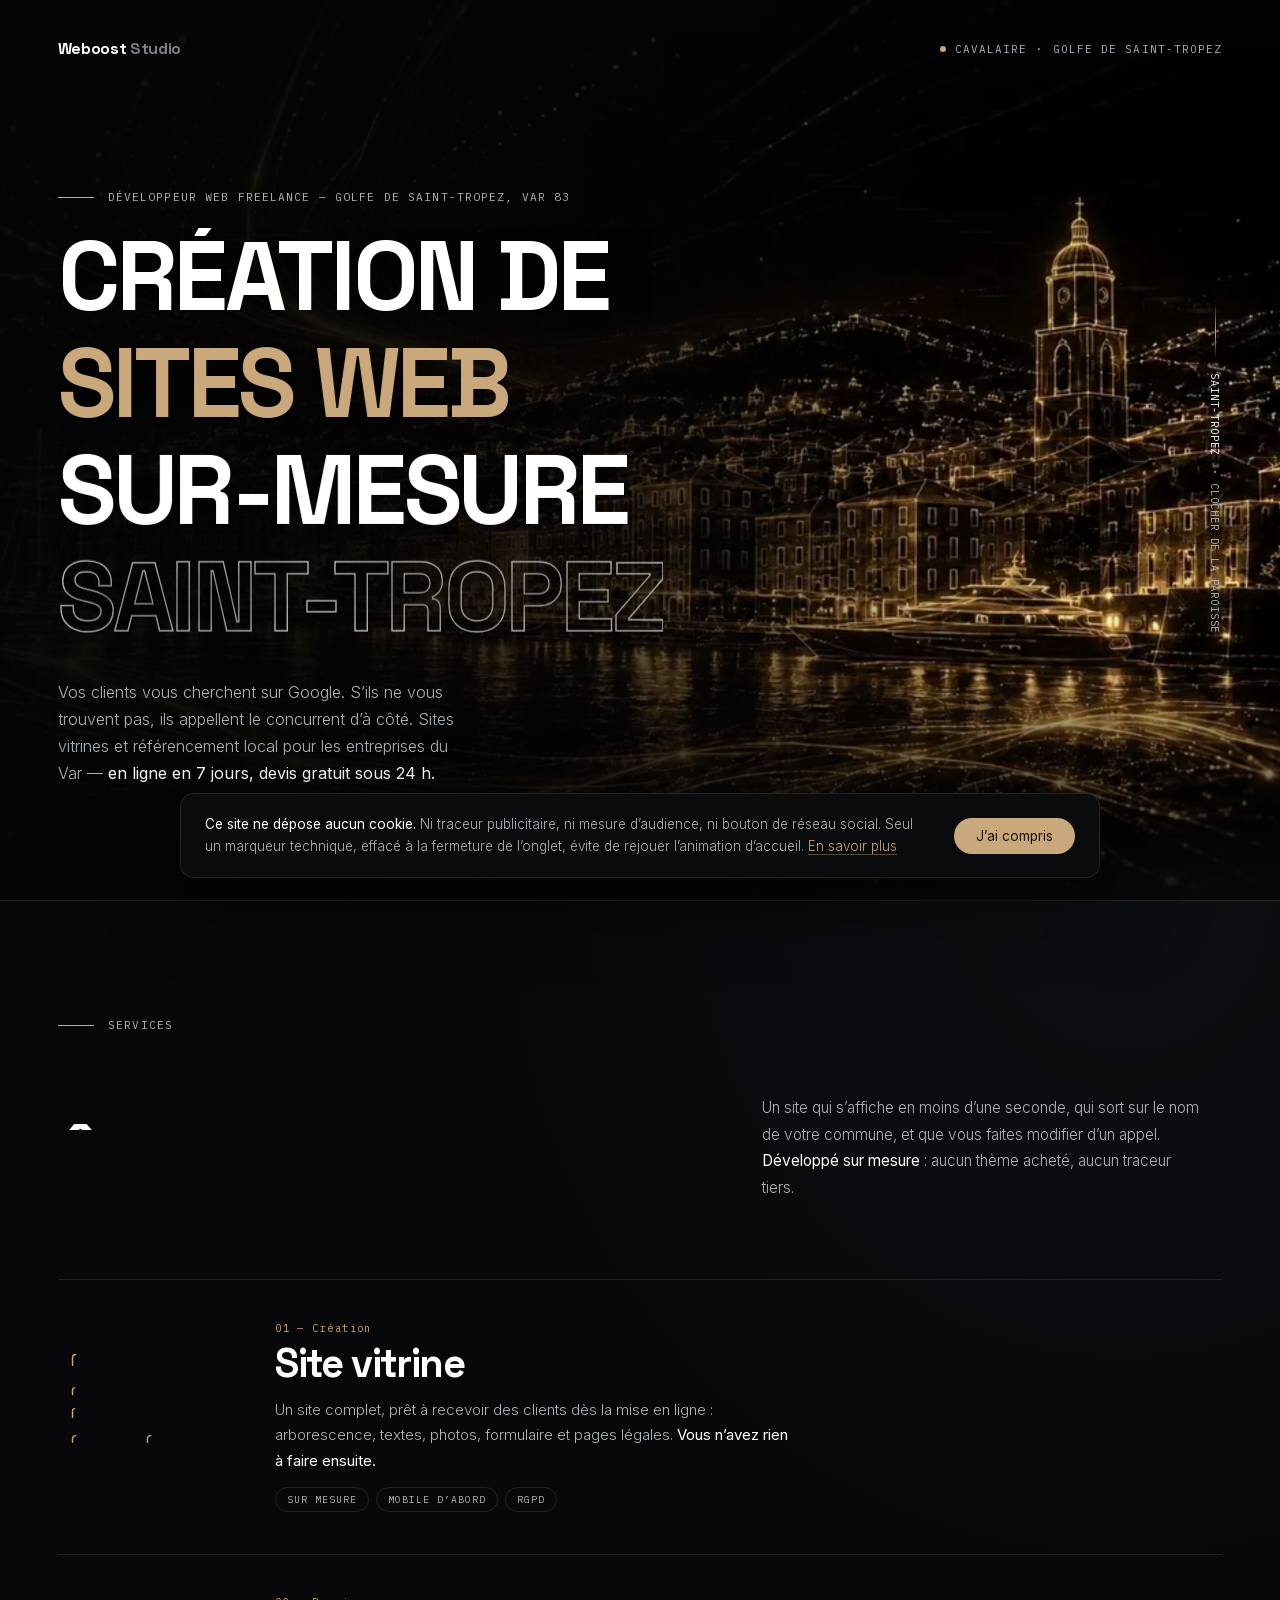
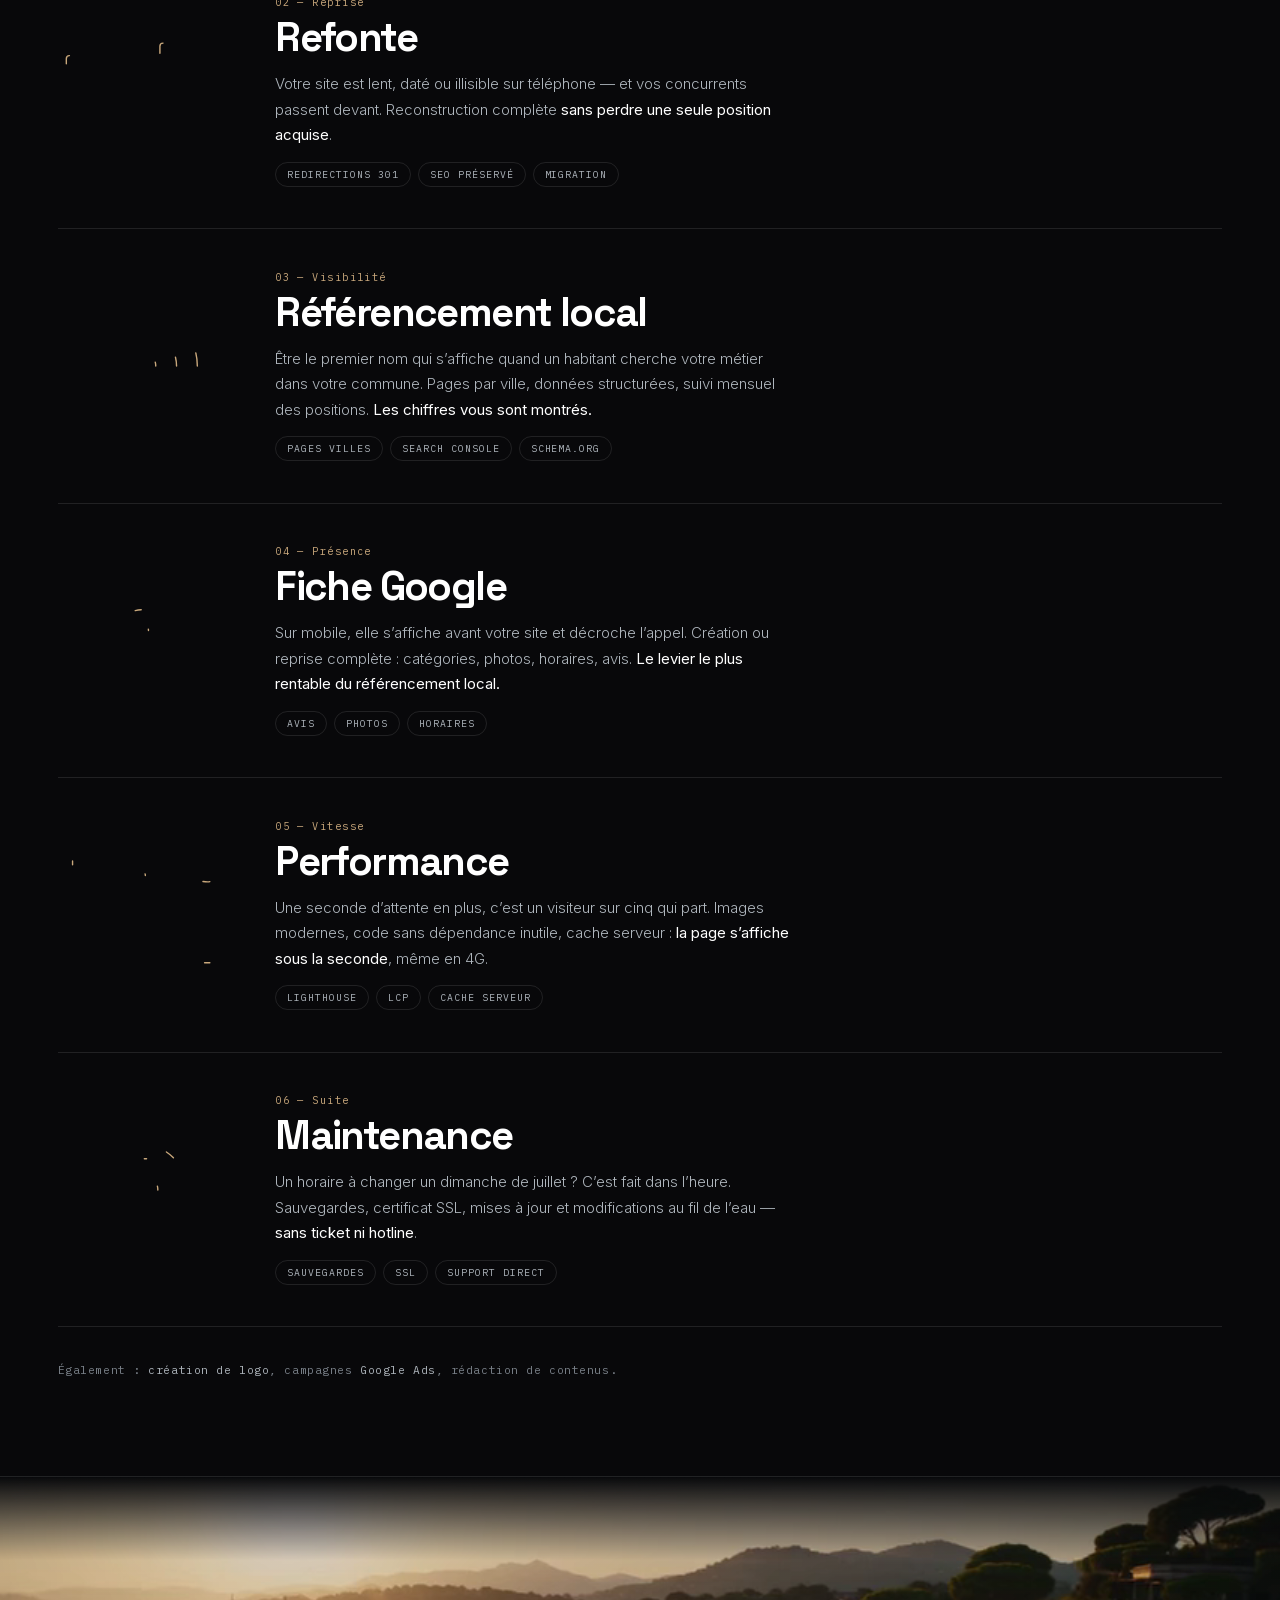
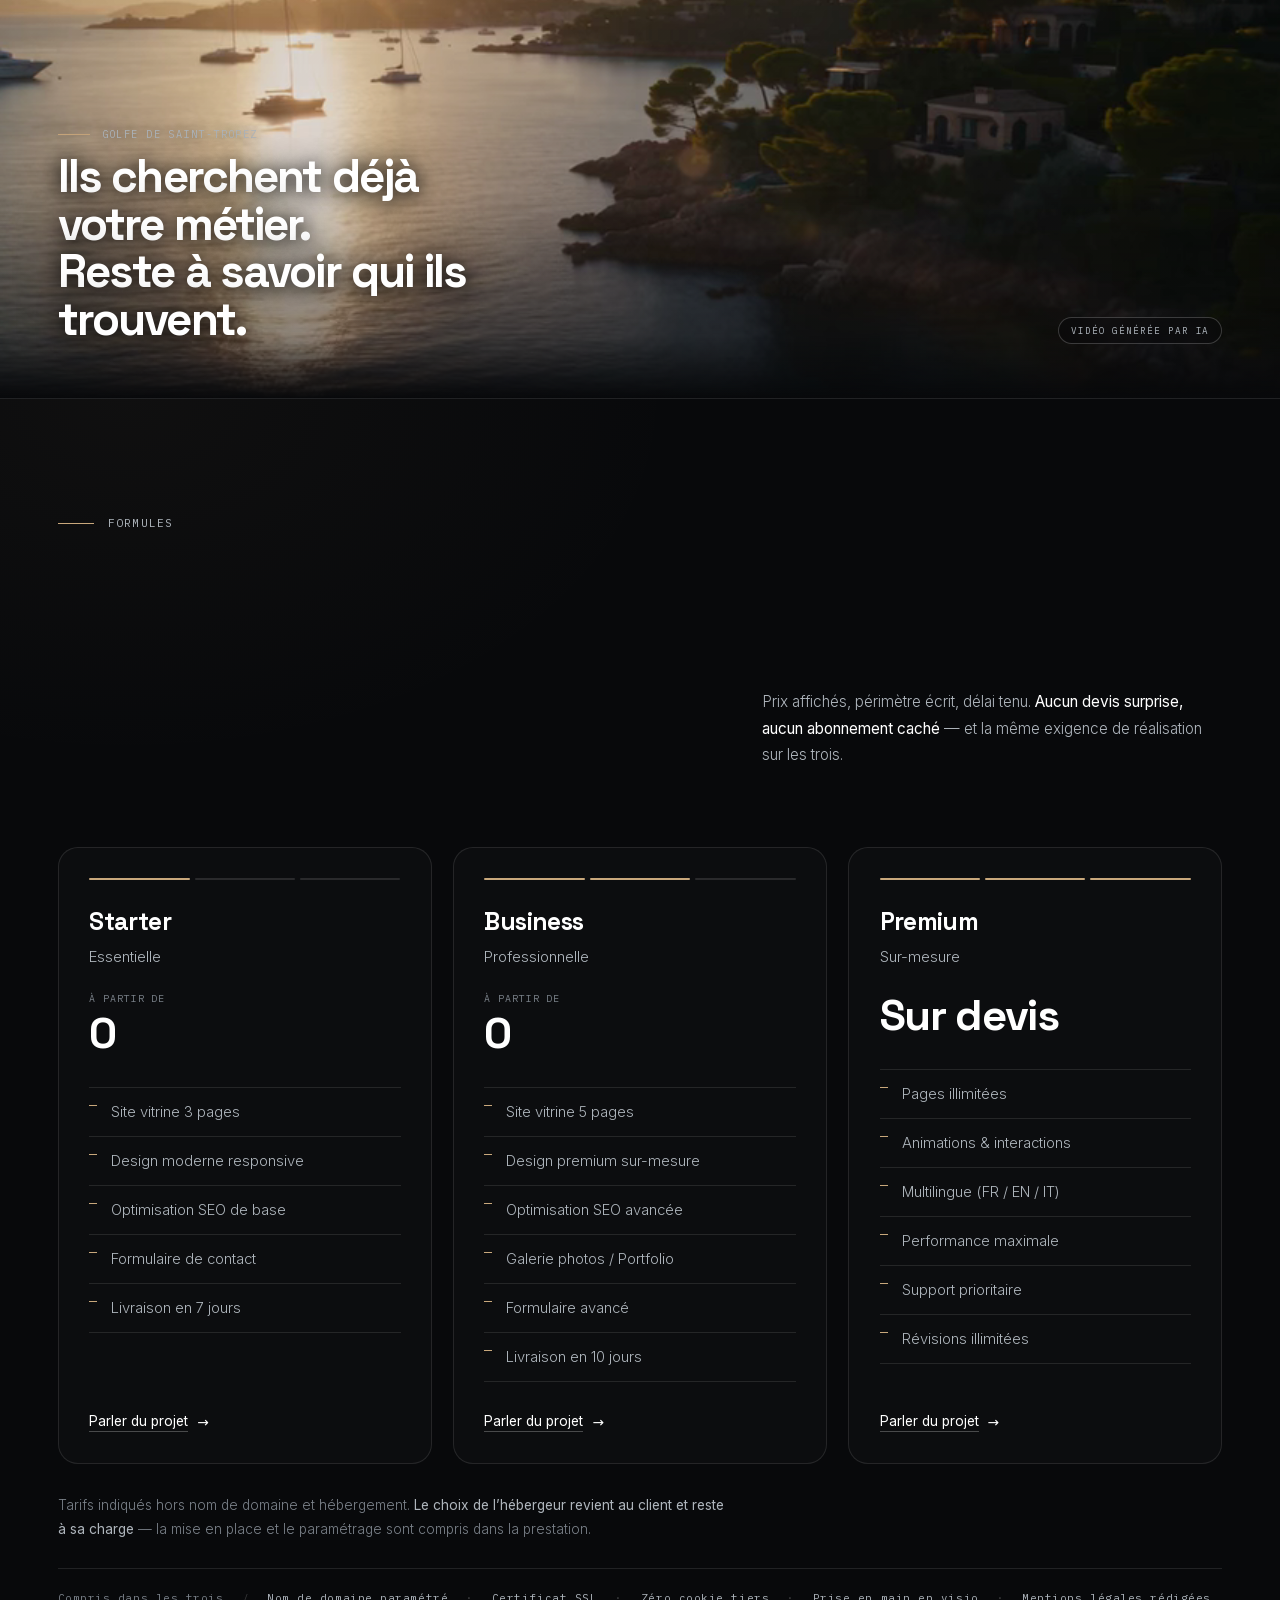
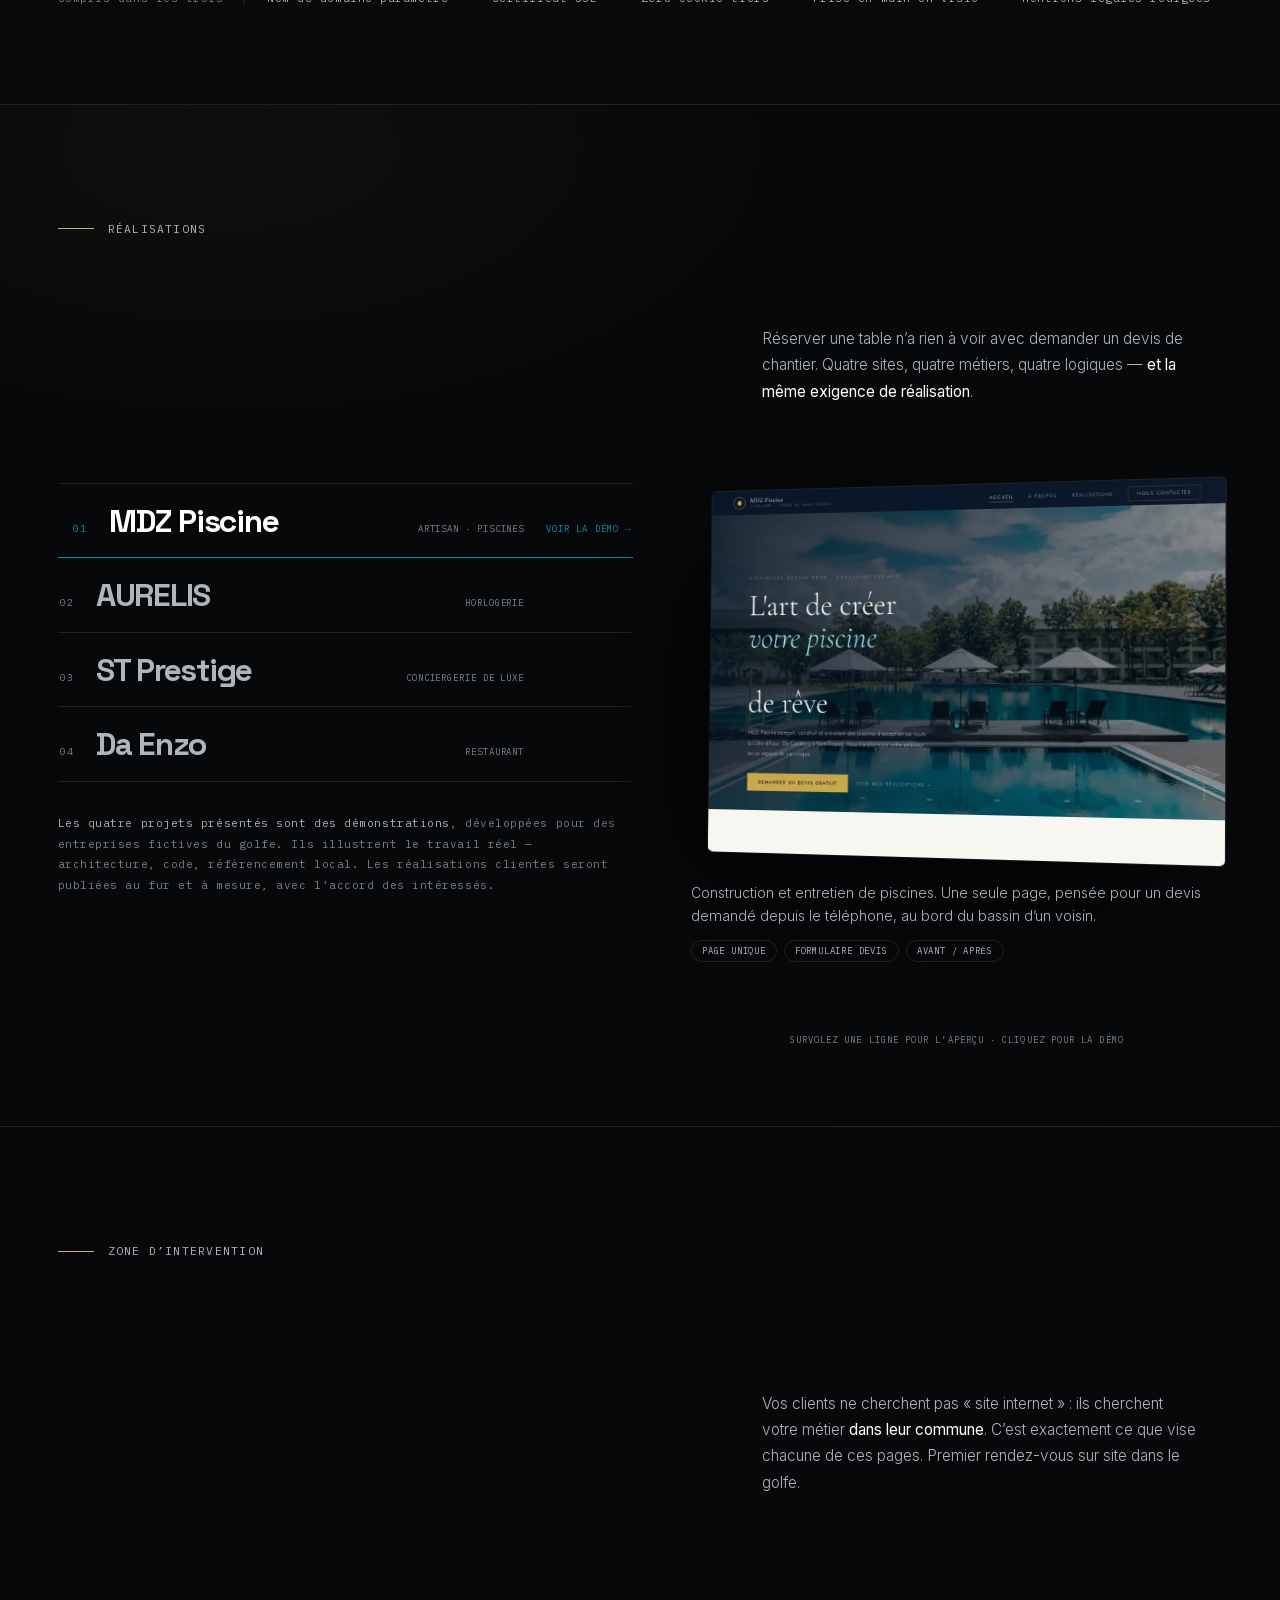
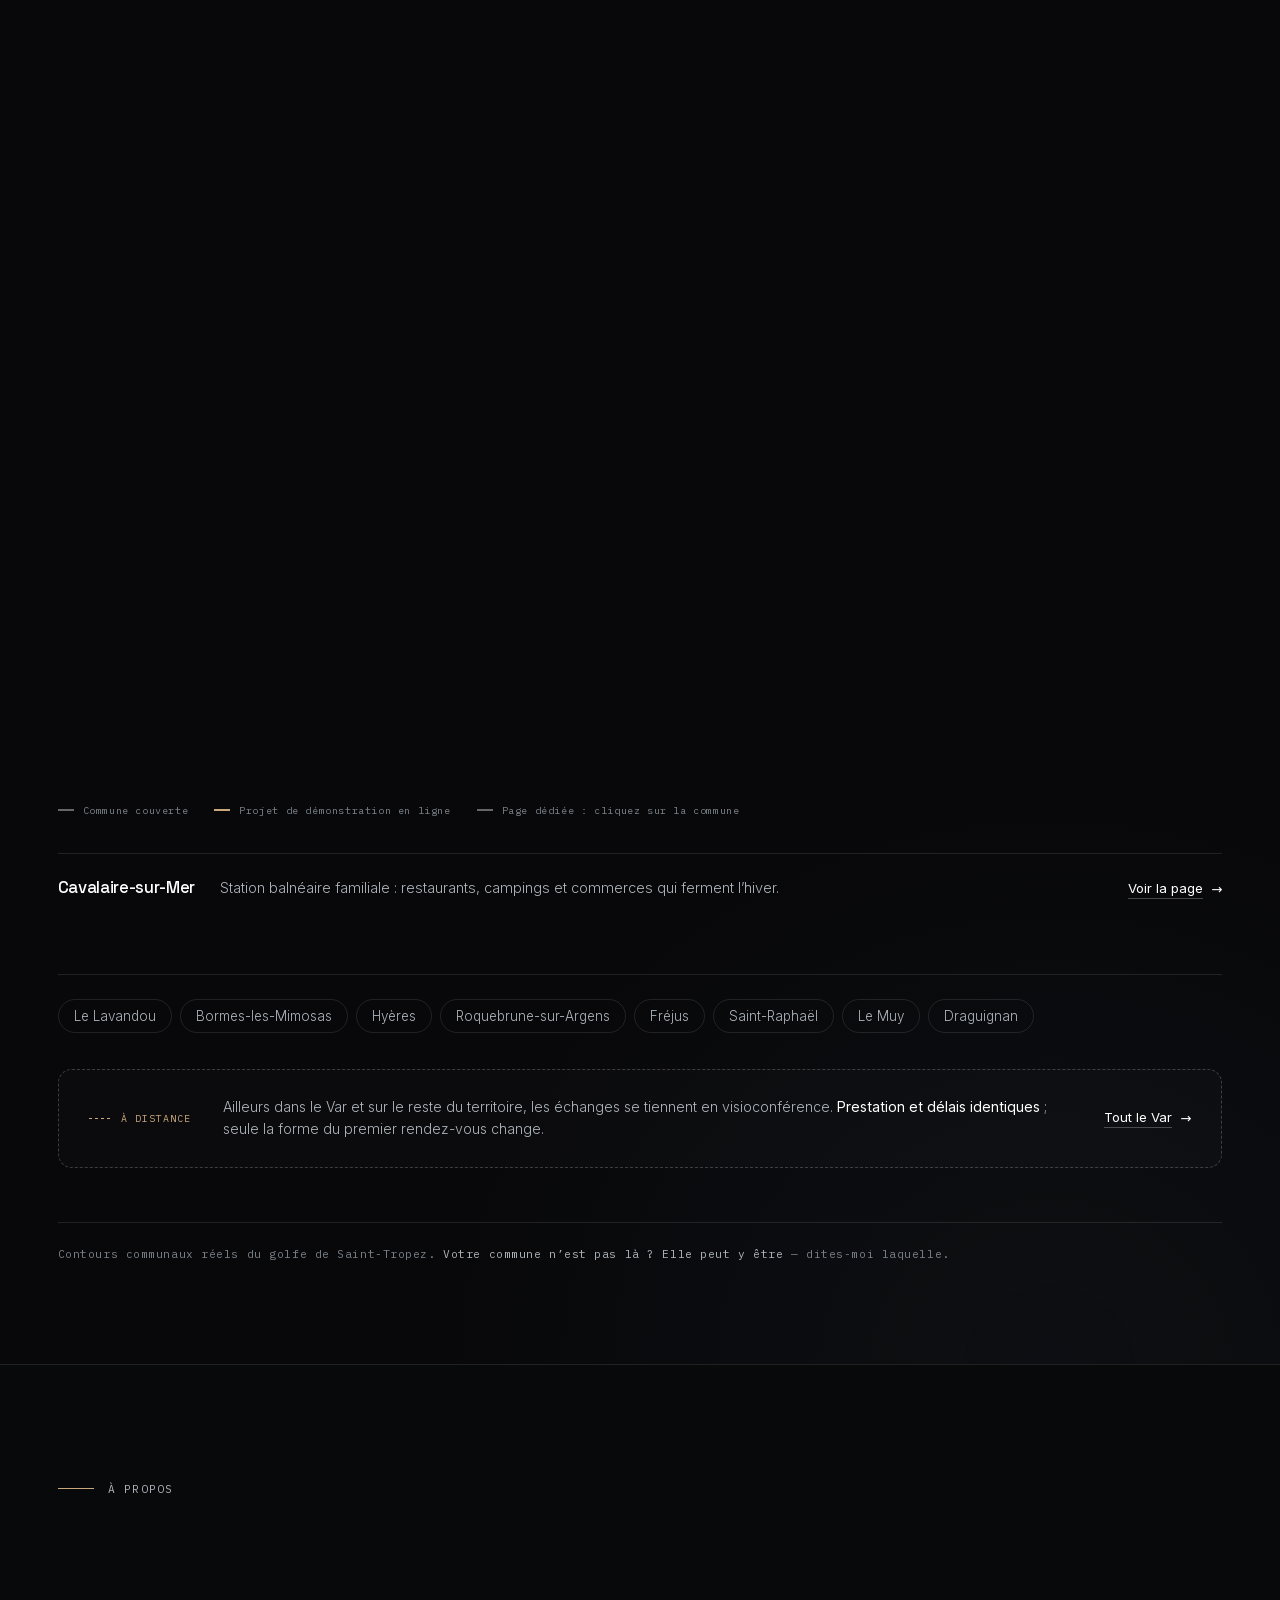
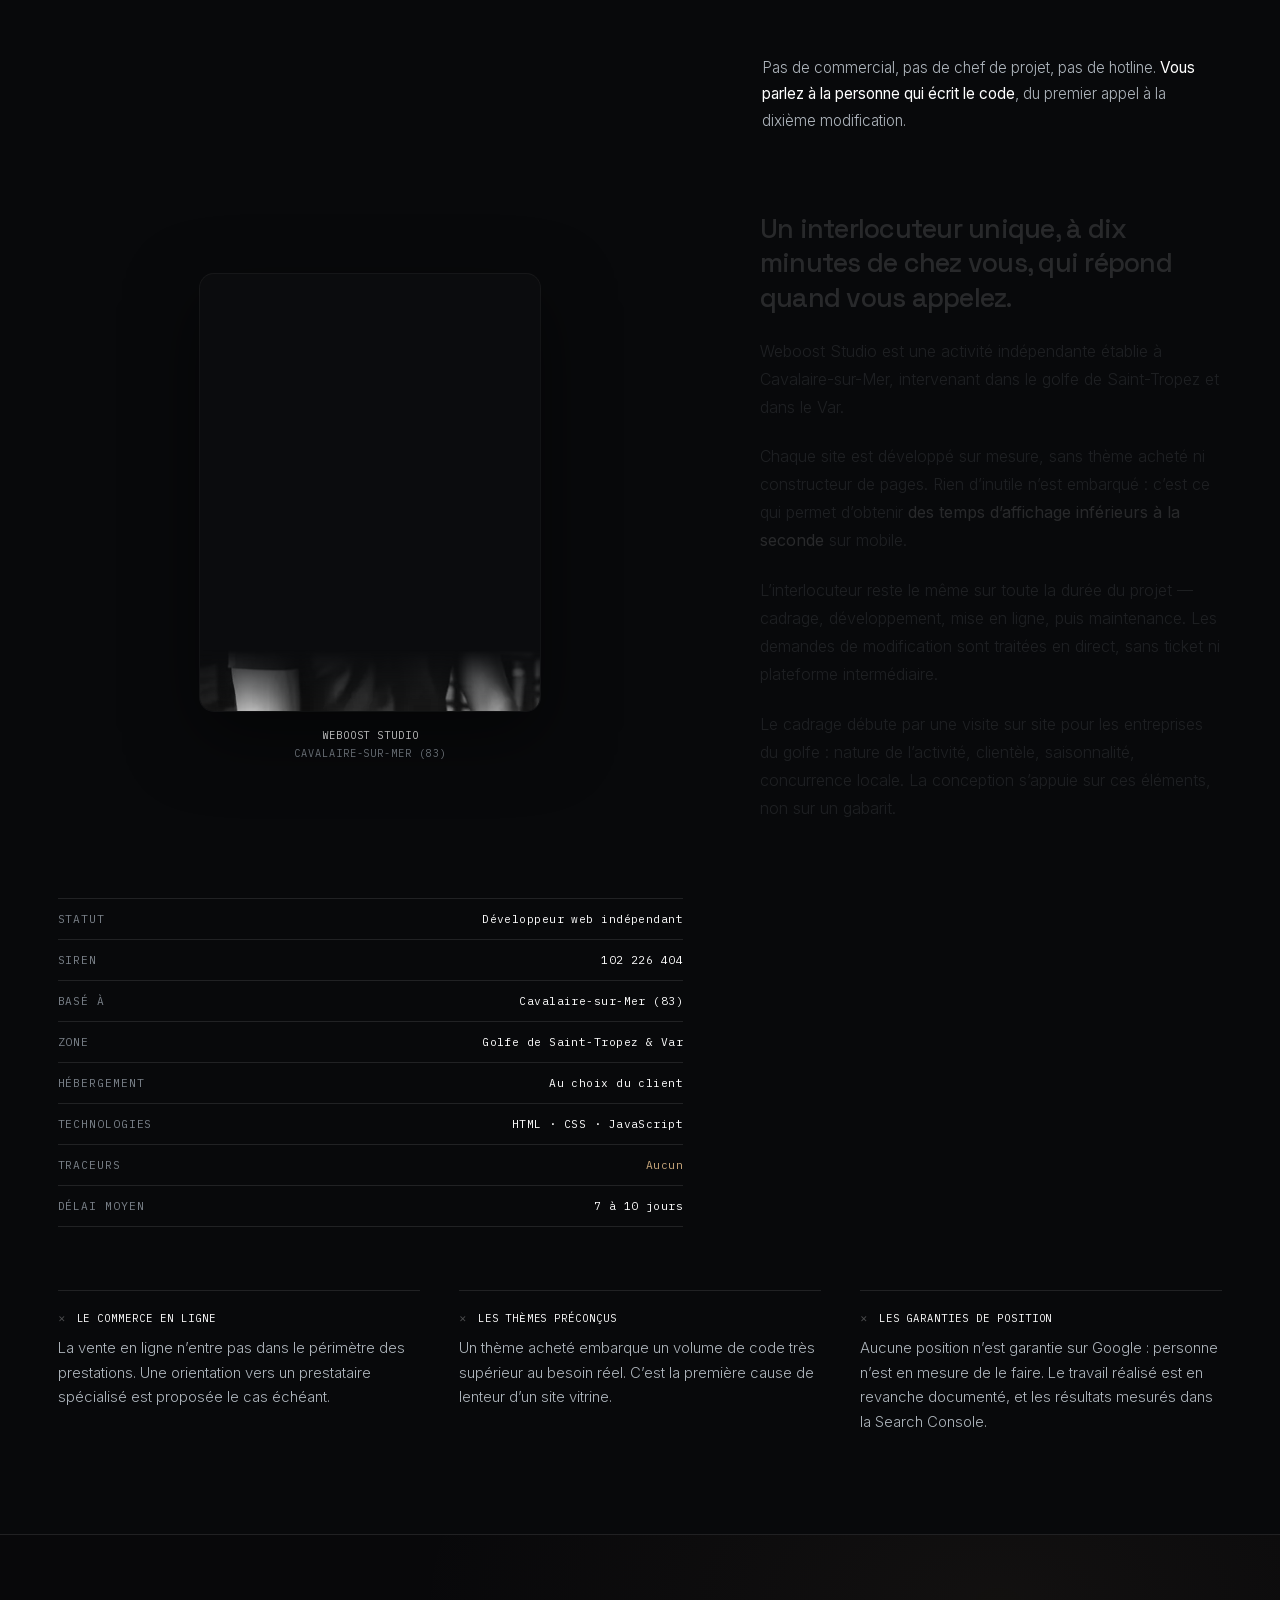
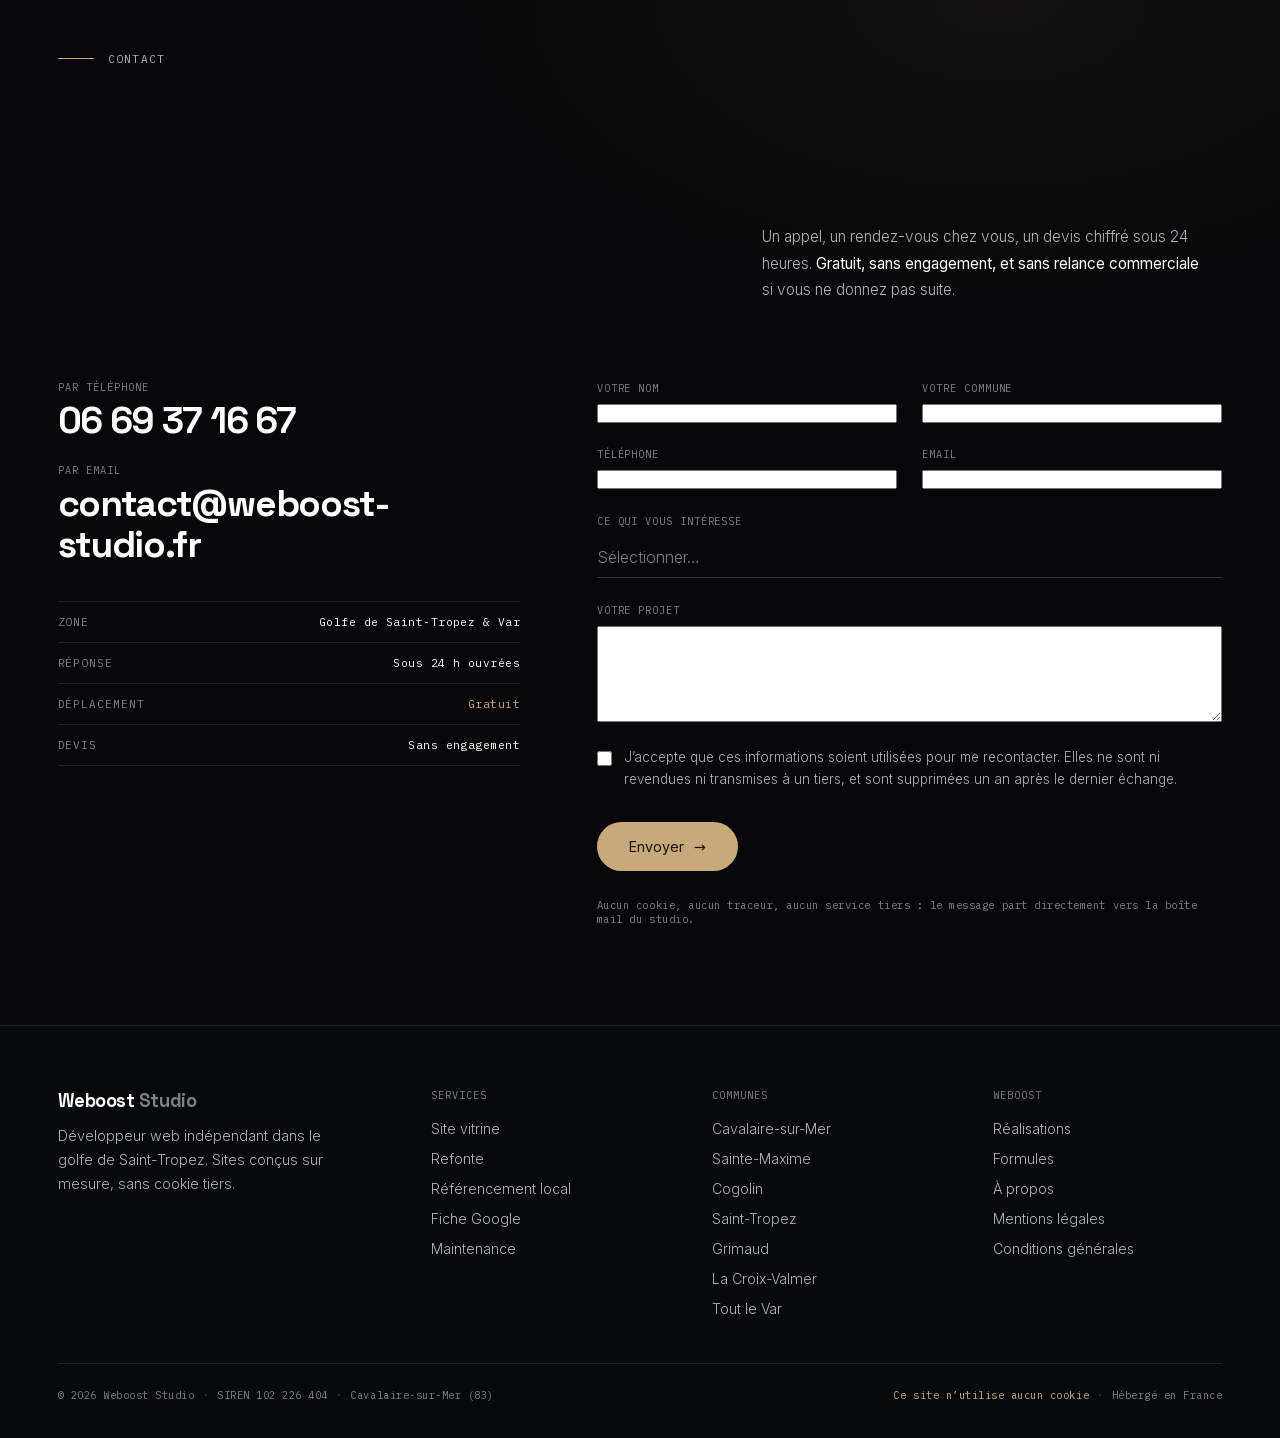
==== index.html @ fe8b9e57 "Réalisations : la dérive ne dépend plus du moteur de rendu Sur Safari, seule la première planche déf" ====
<!DOCTYPE html>
<html lang="fr">
<head>
<meta charset="UTF-8">
<meta name="viewport" content="width=device-width, initial-scale=1, viewport-fit=cover">
<meta name="theme-color" content="#050505">
<link rel="canonical" href="https://www.weboost-studio.fr/">
<meta property="og:type" content="website">
<meta property="og:title" content="Développeur web Golfe de Saint-Tropez — Weboost Studio">
<meta property="og:description" content="Sites vitrines et référencement local pour les entreprises du Var. En ligne en 7 jours, devis gratuit sous 24 h.">
<meta property="og:url" content="https://www.weboost-studio.fr/">
<meta property="og:image" content="https://www.weboost-studio.fr/assets/img/hero-golfe-1100.webp">
<meta property="og:locale" content="fr_FR">
<meta name="twitter:card" content="summary_large_image">

<link rel="icon" href="favicon.ico" sizes="32x32">
<link rel="icon" href="assets/img/favicon.svg" type="image/svg+xml">
<link rel="apple-touch-icon" href="assets/img/apple-touch-icon.png">
<link rel="manifest" href="site.webmanifest">
<title>Développeur web Golfe de Saint-Tropez — Weboost Studio</title>
<meta name="description" content="Développeur web indépendant dans le Var. Sites vitrines, refontes et référencement local pour les commerces du Golfe de Saint-Tropez. Hébergé en France, sans cookie tiers.">

<link rel="preload" href="assets/img/hero-golfe-1100.webp" as="image" fetchpriority="high">
<link rel="preload" href="assets/fonts/space-grotesk-700.woff2" as="font" type="font/woff2" crossorigin>
<link rel="preload" href="assets/fonts/inter-300.woff2" as="font" type="font/woff2" crossorigin>
<style>
/* Polices auto-hébergées, réduites aux 125 glyphes du site. Aucune requête
   vers un tiers. font-display:swap affiche le texte immédiatement. */
@font-face{font-family:'Space Grotesk';font-style:normal;font-weight:500;font-display:swap;src:url(assets/fonts/space-grotesk-500.woff2) format('woff2')}
@font-face{font-family:'Space Grotesk';font-style:normal;font-weight:700;font-display:swap;src:url(assets/fonts/space-grotesk-700.woff2) format('woff2')}
@font-face{font-family:'Inter';font-style:normal;font-weight:300;font-display:swap;src:url(assets/fonts/inter-300.woff2) format('woff2')}
@font-face{font-family:'Inter';font-style:normal;font-weight:400;font-display:swap;src:url(assets/fonts/inter-400.woff2) format('woff2')}
@font-face{font-family:'IBM Plex Mono';font-style:normal;font-weight:400;font-display:swap;src:url(assets/fonts/ibm-plex-mono-400.woff2) format('woff2')}
</style>

<style>
/* ═══════════════ TOKENS ═══════════════ */
:root{
  --void:#08080A; --pure:#fff;
  /* Accent : laiton chaud plutôt que néon cyan. Le chaud sur la photo
     bleue nocturne fait « artisanat premium » là où le cyan faisait
     « science-fiction ». Pour revenir au bleu : --cyan:#C9A87C. */
  --cyan:#C9A87C; --blue:#4A6A88;
  --grey:#7A8189; --grey-2:#AEB5BC; --line:rgba(255,255,255,.10);
  --display:'Space Grotesk',system-ui,sans-serif;
  --body:'Inter',system-ui,sans-serif;
  --mono:'IBM Plex Mono',ui-monospace,monospace;
  --ease-cine:cubic-bezier(.16,1,.3,1);
  --pad:clamp(20px,4.5vw,80px);
}
*,*::before,*::after{ box-sizing:border-box; margin:0; padding:0; }
body{ background:var(--void); color:var(--pure); font-family:var(--body);
      -webkit-font-smoothing:antialiased;
      /* clip, PAS hidden : hidden ferait du body un conteneur de défilement
         et casserait position:sticky de la scène latérale. */
      overflow-x:clip; }
::selection{ background:var(--cyan); color:#1A1206; }

/* ═══════════════ NAVIGATION ═══════════════
   Absente sur le hero — il doit rester entier — puis elle descend dès qu'on
   quitte la première image, et se rétracte quand on redescend. */
.nav{
  position:fixed; top:0; left:0; right:0; z-index:30;
  display:flex; align-items:center; gap:clamp(16px,3vw,44px);
  padding:14px var(--pad);
  background:rgba(8,8,10,.82); backdrop-filter:blur(14px);
  border-bottom:1px solid var(--line);
  transform:translateY(-100%);
  transition:transform .6s var(--ease-cine);
}
.nav.is-on{ transform:none; }
.nav__brand{
  font-family:var(--display); font-weight:700; font-size:.95rem;
  letter-spacing:-.02em; text-decoration:none; color:var(--pure); white-space:nowrap;
}
.nav__brand i{ font-style:normal; color:var(--grey); }
.nav__links{ display:flex; gap:clamp(14px,2.2vw,30px); margin-left:auto; }
.nav__links a{
  font-family:var(--mono); font-size:.66rem; letter-spacing:.08em;
  text-transform:uppercase; color:var(--grey-2); text-decoration:none;
  padding:6px 0; position:relative; transition:color .35s;
}
.nav__links a::after{
  content:""; position:absolute; left:0; right:0; bottom:0; height:1px;
  background:var(--cyan); transform:scaleX(0); transform-origin:0 50%;
  transition:transform .5s var(--ease-cine);
}
.nav__links a:hover{ color:var(--pure); }
.nav__links a:hover::after,.nav__links a.is-here::after{ transform:scaleX(1); }
.nav__links a.is-here{ color:var(--pure); }
.nav__tel{
  display:inline-flex; align-items:center; gap:8px; white-space:nowrap;
  padding:9px 18px; border-radius:999px; background:var(--cyan); color:#1A1206;
  font-family:var(--body); font-weight:500; font-size:.8rem; text-decoration:none;
  transition:transform .5s var(--ease-cine), box-shadow .5s var(--ease-cine);
}
.nav__tel span{ font-size:.6em; }
.nav__tel:hover{ transform:translateY(-1px); box-shadow:0 8px 26px rgba(201,168,124,.3); }
.nav a:focus-visible,.nav button:focus-visible{ outline:2px solid var(--cyan); outline-offset:3px; }

/* ── Menu au doigt ── */
.nav__burger{
  display:none; width:38px; height:32px; margin-left:auto; padding:0;
  border:1px solid var(--line); border-radius:9px; background:transparent; cursor:pointer;
  flex-direction:column; align-items:center; justify-content:center; gap:5px;
}
.nav__burger span{ display:block; width:15px; height:1px; background:var(--pure);
  transition:transform .4s var(--ease-cine), opacity .3s; }
.nav__burger[aria-expanded="true"] span:first-child{ transform:translateY(3px) rotate(45deg); }
.nav__burger[aria-expanded="true"] span:last-child{ transform:translateY(-3px) rotate(-45deg); }

.navmenu{
  position:fixed; inset:0; z-index:29; display:grid; align-content:center;
  gap:6px; padding:0 var(--pad); background:rgba(8,8,10,.97);
  backdrop-filter:blur(20px);
  opacity:0; transition:opacity .4s var(--ease-cine);
}
.navmenu.is-on{ opacity:1; }
.navmenu[hidden]{ display:none !important; }
.navmenu a{
  padding:14px 0; border-bottom:1px solid var(--line); text-decoration:none;
  font-family:var(--display); font-weight:500; font-size:1.6rem;
  letter-spacing:-.03em; color:var(--pure);
}
.navmenu__tel{ color:var(--cyan) !important; border-bottom:0 !important; }

@media (max-width:900px){
  .nav__links,.nav__tel{ display:none; }
  .nav__burger{ display:flex; }
}
@media (prefers-reduced-motion:reduce){
  .nav{ transition:none; }
}

/* ═══════════════ HERO ═══════════════ */
.hero{
  position:relative; min-height:100svh;
  display:grid; grid-template-rows:auto 1fr auto;
  padding:clamp(20px,3.2vw,38px) var(--pad) 0;
  overflow:hidden; isolation:isolate;
}

/* z-3 image · z-2 champ · z-1 voile
   Le voile passe AU-DESSUS du champ : les traînées sont assombries
   elles aussi côté gauche, sinon elles traversent le titre. */
.hero__bg{
  position:absolute; inset:-3%; z-index:-3;
  background:url("assets/img/hero-golfe-1100.webp") 42% 58%/cover no-repeat;
  transform:scale(1.05); will-change:transform;
  /* Peinte dès le premier rendu, sous le voile opaque du preloader : le
     navigateur enregistre ainsi son plus grand élément visible tôt, au lieu
     d'attendre la fin de l'intro. Le visiteur ne la voit pas avant. */
  opacity:1;
}
.hero__field{ position:absolute; inset:0; z-index:-2; width:100%; height:100%;
              display:block; opacity:0; }

/* Voile latéral : dense à gauche pour le texte, nul à droite pour
   laisser le clocher respirer. C'est le contraire d'un scrim centré. */
.hero__veil{
  position:absolute; inset:0; z-index:-1; pointer-events:none;
  transition:opacity .8s var(--ease-cine);
  background:
    linear-gradient(96deg,
      rgba(5,5,5,.96) 0%, rgba(5,5,5,.92) 30%, rgba(5,5,5,.60) 54%,
      rgba(5,5,5,.18) 70%, transparent 86%),
    linear-gradient(180deg,
      rgba(5,5,5,.45) 0%, transparent 16%,
      transparent 70%, rgba(5,5,5,.72) 92%, var(--void) 100%),
    radial-gradient(135% 105% at 45% 50%, transparent 52%, rgba(0,0,0,.42) 100%);
}

/* ─── Barre haute ─── */
.hero__top{ display:flex; align-items:center; justify-content:space-between;
            gap:20px; position:relative; z-index:2; }
.brand{ font-family:var(--display); font-weight:700; font-size:1rem;
        letter-spacing:-.02em; text-decoration:none; color:var(--pure); }
.brand i{ font-style:normal; color:var(--grey); }
.hero__place{ display:flex; align-items:center; gap:9px; font-family:var(--mono);
              font-size:.68rem; letter-spacing:.1em; text-transform:uppercase; color:var(--grey-2); }
.hero__place::before{ content:""; width:6px; height:6px; border-radius:50%;
  background:var(--cyan); }

/* ─── Bloc texte, colonne de gauche ─── */
.hero__body{
  position:relative; z-index:2;
  display:grid; align-content:center;
  /* Décalé vers le bas : le titre arrivait trop près de la barre de marque. */
  padding-top:clamp(40px,9vh,110px); justify-items:start;
  max-width:min(64%, 900px);
  padding-bottom:clamp(30px,7vh,90px);
}

.hero__eyebrow{
  display:flex; align-items:center; gap:14px;
  font-family:var(--mono); font-size:.7rem; letter-spacing:.1em;
  text-transform:uppercase; color:var(--grey-2);
  margin-bottom:clamp(18px,2.6vh,30px);
}
.hero__eyebrow::before{
  content:""; width:36px; height:1px; background:var(--cyan);
  
}

.hero__title{
  font-family:var(--display); font-weight:700;
  font-size:clamp(2.4rem, min(7.6vw, 11vh), 8.6rem);
  line-height:1; letter-spacing:-.035em;
  text-transform:uppercase;
  text-shadow:0 2px 40px rgba(0,0,0,.7);
}
/* Capitales : décommente si tu préfères
.hero__title{ text-transform:uppercase; letter-spacing:-.03em; } */

.line{ display:block; overflow:hidden; padding-bottom:.1em; }
/* Mot d'accent plein */
.t-acc{ color:var(--cyan); }
/* Lettrage évidé : contour seul, pour la ligne de commune */
.t-out{
  color:transparent;
  -webkit-text-stroke:1.4px rgba(255,255,255,.82);
  paint-order:stroke fill;
}
.line__in{ display:block; will-change:transform; }

.hero__sub{
  max-width:40ch; margin-top:clamp(20px,2.6vh,30px);
  font-weight:300; font-size:clamp(1rem,1.22vw,1.16rem); line-height:1.68;
  color:var(--grey-2);
}
.hero__sub b{ color:var(--pure); font-weight:400; }
.hero__sub em{ font-style:normal; color:var(--cyan); }

/* ─── Légende du clocher : dit ce qu'on regarde et pourquoi ─── */
.landmark{
  position:absolute; z-index:2;
  right:var(--pad); top:52%; transform:translateY(-50%);
  display:flex; align-items:center; gap:14px;
  writing-mode:vertical-rl;
  font-family:var(--mono); font-size:.65rem; letter-spacing:.08em;
  text-transform:uppercase; color:var(--grey-2);
}
.landmark::before{
  content:""; width:1px; height:56px;
  background:linear-gradient(180deg,transparent,var(--cyan),transparent);
}
.landmark b{ font-weight:400; color:var(--pure); }

/* ─── Pied ─── */

/* Sans bouton, c'est cette invite qui porte la descente */
@keyframes drain{ 0%{transform:translateX(-100%)} 60%,100%{transform:translateX(100%)} }

/* Peints d'emblée, masqués par le voile du preloader. L'entrée animée
   reprend la main dès que le rideau se lève. */
.js-fade{ opacity:1; }

/* ═══════════════ RESPONSIVE ═══════════════ */
@media (max-width:1100px){
  .hero__body{ max-width:78%; }
  .landmark{ display:none; }
}
@media (max-width:860px){
  /* On GARDE la composition : titre à gauche, clocher à droite.
     Le cadrage se recale sur le clocher (le portrait rogne les côtés)
     et le voile reste latéral, pas vertical. */
  .hero__bg{ background-position:76% 50%; }
  .hero__veil{
    background:
      linear-gradient(102deg, rgba(5,5,5,.95) 0%, rgba(5,5,5,.86) 34%,
                              rgba(5,5,5,.44) 62%, rgba(5,5,5,.10) 82%, transparent 96%),
      linear-gradient(180deg, rgba(5,5,5,.5) 0%, transparent 20%,
                              transparent 68%, rgba(5,5,5,.8) 92%, var(--void) 100%);
  }
  .hero__body{ max-width:none; }
  .hero__title{ font-size:clamp(3.6rem,16vw,7rem); }
  .hero__sub{ max-width:34ch; }
    .hero__place span{ display:none; }
}


/* ═══════════════ BANDE VIDÉO ═══════════════
   Respiration entre le texte du « à propos » et le formulaire. Décor, pas
   contenu : muette, en boucle, sans contrôles. Elle n'est chargée que
   lorsqu'elle approche de l'écran — d'où preload="none" et le montage des
   sources en JavaScript. */
.film{
  position:relative; height:clamp(300px,58svh,560px); overflow:hidden;
  border-top:1px solid var(--line); background:#08090B;
}
.film__media{ position:absolute; inset:0; }
.film__v{
  width:100%; height:100%; object-fit:cover; display:block;
  opacity:0; transition:opacity 1.4s var(--ease-cine);
}
.film.is-on .film__v{ opacity:1; }
/* Dégradés haut et bas : la bande se fond dans la page au lieu d'être un
   rectangle rapporté. */
.film::after{
  content:""; position:absolute; inset:0; z-index:1; pointer-events:none;
  background:
    /* Voile allégé : le centre reste presque libre pour ne pas éteindre le
       coucher de soleil. Seuls les bords fondent dans les sections voisines. */
    linear-gradient(180deg, #08090B 0%, rgba(8,9,11,.14) 16%,
                    rgba(8,9,11,.10) 60%, rgba(8,9,11,.45) 88%, #08090B 100%),
    radial-gradient(130% 100% at 50% 45%, transparent 58%, rgba(0,0,0,.32) 100%);
}
.film__txt{
  position:absolute; z-index:2; left:var(--pad); bottom:clamp(28px,6vh,58px);
  max-width:min(90%, 46ch);
}
.film__ia{
  position:absolute; z-index:2; right:var(--pad); bottom:clamp(28px,6vh,58px);
  padding:6px 12px; border:1px solid rgba(255,255,255,.2); border-radius:999px;
  background:rgba(8,9,11,.5); backdrop-filter:blur(6px);
  font-family:var(--mono); font-size:.58rem; letter-spacing:.1em;
  text-transform:uppercase; color:var(--grey-2);
}

.film__lab{
  display:flex; align-items:center; gap:12px; margin-bottom:12px;
  text-shadow:0 1px 14px rgba(5,5,5,.9);
  font-family:var(--mono); font-size:.64rem; letter-spacing:.14em;
  text-transform:uppercase; color:var(--grey-2);
}
.film__lab::before{ content:""; width:32px; height:1px; background:var(--cyan); }
.film__line{
  font-family:var(--display); font-weight:700;
  font-size:clamp(1.5rem,3.6vw,3rem); line-height:1.04; letter-spacing:-.04em;
  text-shadow:0 2px 18px rgba(5,5,5,.95), 0 1px 40px rgba(5,5,5,.7);
}
@media (max-width:620px){
  .film{ height:clamp(260px,46svh,360px); }
  .film__line br{ display:none; }
  /* Le badge remonte : en bas, il chevaucherait le texte */
  .film__ia{ top:16px; bottom:auto; right:16px; font-size:.52rem; padding:5px 10px; }
}
@media (prefers-reduced-motion:reduce){
  /* Sans mouvement : l'image de remplacement suffit, la vidéo ne charge pas. */
  .film__v{ display:none; }
  .film{ background:#08090B url(assets/img/golfe-poster.webp) center/cover; }
}

/* ═══════════════ CONTACT ═══════════════ */
.contact{
  position:relative;
  padding:clamp(80px,13vh,170px) var(--pad) clamp(70px,11vh,130px);
  background:
    radial-gradient(72% 46% at 78% 6%, rgba(201,168,124,.05), transparent 64%),
    var(--void);
  border-top:1px solid var(--line);
}
.contact-grid{
  display:grid; grid-template-columns:.85fr 1.15fr;
  gap:clamp(38px,6vw,100px); align-items:start;
}

/* Coordonnées en grand : un artisan appelle, il ne remplit pas un formulaire */
.big-link{
  display:block; text-decoration:none; color:var(--pure);
  font-family:var(--display); font-weight:700;
  font-size:clamp(1.45rem,2.9vw,2.4rem); letter-spacing:-.035em; line-height:1.1;
  transition:color .4s var(--ease-cine);
}
.big-link + .big-link{ margin-top:clamp(16px,2vw,24px); }
.big-link:hover{ color:var(--cyan); }
.big-link:focus-visible{ outline:2px solid var(--cyan); outline-offset:5px; }
.big-link small{
  display:block; margin-bottom:7px;
  font-family:var(--mono); font-size:.64rem; font-weight:400;
  letter-spacing:.1em; text-transform:uppercase; color:var(--grey);
}
.contact-side .spec{ margin-top:clamp(30px,4vh,50px); }

/* ── Formulaire : des filets, pas des boîtes ── */
.form{ display:grid; grid-template-columns:1fr 1fr; gap:clamp(18px,2vw,30px); }
.field{ display:flex; flex-direction:column; }
.field--full{ grid-column:1 / -1; }
.field label{
  font-family:var(--mono); font-size:.64rem; letter-spacing:.09em;
  text-transform:uppercase; color:var(--grey); margin-bottom:9px;
}
.field input,.field textarea,/* Tant que rien n'est choisi, le libellé reste gris : le visiteur voit qu'il
   doit se prononcer, au lieu de partir avec la première formule par défaut. */
.field select:invalid{ color:var(--grey); }
.field select{
  width:100%; padding:10px 0; color:var(--pure);
  font-family:var(--body); font-weight:300; font-size:1rem;
  background:transparent; border:0; border-bottom:1px solid rgba(255,255,255,.18);
  border-radius:0; transition:border-color .45s var(--ease-cine);
}
.field textarea{ resize:vertical; min-height:96px; line-height:1.6; }
/* Tant que rien n'est choisi, le libellé reste gris : le visiteur voit qu'il
   doit se prononcer, au lieu de partir avec la première formule par défaut. */
.field select:invalid{ color:var(--grey); }
.field select{ appearance:none; cursor:pointer; }
.field select option{ background:#0B0C0E; color:var(--pure); }
.field input:focus,.field textarea:focus,.field select:focus{
  outline:none; border-bottom-color:var(--cyan);
}
.field input::placeholder,.field textarea::placeholder{ color:rgba(255,255,255,.24); }
/* :user-invalid → l'erreur n'apparaît qu'après interaction, jamais au chargement */
.field input:user-invalid,.field textarea:user-invalid{ border-bottom-color:#FF6B5A; }

.consent{
  grid-column:1 / -1; display:flex; align-items:flex-start; gap:12px;
  font-weight:300; font-size:.84rem; line-height:1.6; color:var(--grey-2);
}
.consent input{ margin-top:.25em; width:15px; height:15px; accent-color:var(--cyan); flex:0 0 auto; }
.consent a{ color:var(--pure); }

.submit{
  grid-column:1 / -1; justify-self:start;
  display:inline-flex; align-items:center; gap:10px;
  margin-top:6px; padding:16px 32px; border:0; border-radius:999px;
  background:var(--cyan); color:#1A1206; cursor:pointer;
  font-family:var(--body); font-weight:500; font-size:.9rem;
  transition:transform .55s var(--ease-cine), box-shadow .55s var(--ease-cine);
}
.submit:hover{ transform:translateY(-2px); box-shadow:0 12px 34px rgba(201,168,124,.24); }
.submit:focus-visible{ outline:2px solid var(--pure); outline-offset:4px; }
.submit i{ font-style:normal; transition:transform .55s var(--ease-cine); }
.submit:hover i{ transform:translateX(4px); }

.hp{ position:absolute; left:-9999px; width:1px; height:1px; overflow:hidden; }
.form-status{
  grid-column:1 / -1; margin-top:12px; padding:14px 16px; border-radius:12px;
  font-weight:300; font-size:.9rem; line-height:1.6;
  border:1px solid var(--line); color:var(--grey-2);
}
.form-status[hidden]{ display:none !important; }
.form-status.ok{ border-color:rgba(201,168,124,.5); color:var(--pure); }
.form-status.ko{ border-color:rgba(224,112,95,.5); color:#E0705F; }
.submit[disabled]{ opacity:.5; cursor:default; transform:none; }

.form-done{
  grid-column:1 / -1; margin-top:14px; padding:16px 18px;
  border:1px dashed rgba(201,168,124,.45); border-radius:12px;
  font-weight:300; font-size:.88rem; line-height:1.65; color:var(--grey-2);
}
.form-done[hidden]{ display:none !important; }
.form-done b{ color:var(--pure); font-weight:400; }
.form-done a{ color:var(--cyan); }
.form-copy{
  display:inline-block; margin-top:10px; padding:8px 15px; cursor:pointer;
  border:1px solid var(--line); border-radius:999px; background:transparent;
  font-family:var(--mono); font-size:.62rem; letter-spacing:.08em;
  text-transform:uppercase; color:var(--grey-2);
  transition:border-color .35s, color .35s;
}
.form-copy:hover{ border-color:var(--cyan); color:var(--cyan); }

.form-note{
  grid-column:1 / -1; margin-top:2px;
  font-family:var(--mono); font-size:.66rem; letter-spacing:.05em; color:var(--grey);
}

/* ═══════════════ PIED DE PAGE ═══════════════ */
.foot{
  padding:clamp(50px,7vh,80px) var(--pad) clamp(28px,4vh,44px);
  background:#08090B; border-top:1px solid var(--line);
}
.foot-grid{
  display:grid; grid-template-columns:1.4fr repeat(3,1fr);
  gap:clamp(28px,4vw,60px); padding-bottom:clamp(36px,5vh,60px);
}
.foot-brand{ font-family:var(--display); font-weight:700; font-size:1.15rem; letter-spacing:-.025em; }
.foot-brand i{ font-style:normal; color:var(--grey); }
.foot-brand p{
  margin-top:12px; max-width:30ch; font-weight:300; font-size:.9rem;
  line-height:1.65; color:var(--grey-2); font-family:var(--body); letter-spacing:0;
}
.foot h4{
  font-family:var(--mono); font-size:.64rem; font-weight:400;
  letter-spacing:.1em; text-transform:uppercase; color:var(--grey); margin-bottom:16px;
}
.foot ul{ list-style:none; display:grid; gap:10px; }
.foot a{ color:var(--grey-2); text-decoration:none; font-size:.88rem; font-weight:300; transition:color .35s; }
.foot a:hover{ color:var(--cyan); }
.foot a:focus-visible{ outline:2px solid var(--cyan); outline-offset:3px; }

.foot-bar{
  display:flex; flex-wrap:wrap; align-items:center; justify-content:space-between;
  gap:12px 22px; padding-top:24px; border-top:1px solid var(--line);
  font-family:var(--mono); font-size:.65rem; letter-spacing:.05em; color:var(--grey);
}
.foot-bar .sep{ color:rgba(255,255,255,.2); margin:0 8px; }
.foot-bar em{ font-style:normal; color:var(--cyan); }

@media (max-width:900px){
  .contact-grid{ grid-template-columns:1fr; gap:44px; }
  .form{ grid-template-columns:1fr; }
  .foot-grid{ grid-template-columns:1fr 1fr; }
  .foot-brand{ grid-column:1 / -1; }
}



/* ═══════════════ ACCESSIBILITÉ ═══════════════ */

/* ═══════════════ SERVICES ═══════════════ */
.services{
  position:relative;
  padding:clamp(80px,13vh,170px) var(--pad) clamp(70px,11vh,140px);
  background:
    radial-gradient(80% 50% at 88% 0%, rgba(74,106,136,.07), transparent 62%),
    var(--void);
  border-top:1px solid var(--line);
}

.sec-head{
  display:grid; grid-template-columns:1.25fr .9fr;
  gap:clamp(28px,5vw,90px); align-items:end;
  margin-bottom:clamp(50px,8vh,100px);
}
.sec-eyebrow{
  display:flex; align-items:center; gap:14px;
  font-family:var(--mono); font-size:.7rem; letter-spacing:.11em;
  text-transform:uppercase; color:var(--grey-2); margin-bottom:clamp(16px,2.4vh,26px);
}
.sec-eyebrow::before{ content:""; width:36px; height:1px; background:var(--cyan);
   }
.sec-title{
  font-family:var(--display); font-weight:700;
  font-size:clamp(2.3rem,6vw,5.4rem); line-height:.9; letter-spacing:-.045em;
}
.sec-title em{ font-style:normal; color:var(--grey); }
.sec-intro{
  font-weight:300; font-size:clamp(.96rem,1.1vw,1.06rem); line-height:1.72;
  color:var(--grey-2); max-width:44ch; padding-bottom:.4em;
}
.sec-intro b{ color:var(--pure); font-weight:400; }

/* ── La colonne de contours ──
   Chaque service a son motif géométrique, tracé au trait quand la ligne
   entre à l'écran : le même geste que les contours de communes ailleurs sur
   le site. Aucun scroll détourné, aucune 3D. */
.col{ margin-top:clamp(34px,5vh,66px); display:grid; }
.cl{
  display:grid; grid-template-columns:clamp(88px,13vw,180px) 1fr;
  gap:clamp(20px,4vw,56px); align-items:center;
  padding:clamp(28px,4.6vh,54px) 0; border-top:1px solid var(--line);
}
.cl:last-child{ border-bottom:1px solid var(--line); }
.cl__fig{ width:100%; height:auto; color:var(--cyan); }
.cl__fig path,.cl__fig rect,.cl__fig circle{
  stroke:currentColor; stroke-width:1.4; fill:none;
  stroke-linecap:round; stroke-linejoin:round;
  vector-effect:non-scaling-stroke;
}
/* Armé par le script : chaque tracé connaît sa longueur, donc le dessin
   dure le même temps quelle que soit sa complexité. */
.cl.is-armed .cl__fig path,.cl.is-armed .cl__fig rect,.cl.is-armed .cl__fig circle{
  stroke-dasharray:var(--l); stroke-dashoffset:var(--l);
}
.cl.is-armed.is-on .cl__fig path,
.cl.is-armed.is-on .cl__fig rect,
.cl.is-armed.is-on .cl__fig circle{
  animation:dessine 1.5s var(--ease-cine) forwards;
  animation-delay:calc(var(--i,0) * .1s);
}
@keyframes dessine{ to{ stroke-dashoffset:0 } }

.cl__n{ font-family:var(--mono); font-size:.64rem; letter-spacing:.14em; color:var(--cyan); }
.cl__t{
  font-family:var(--display); font-weight:700; margin-top:9px;
  font-size:clamp(1.5rem,3.2vw,2.5rem); letter-spacing:-.04em; line-height:1;
}
.cl__d{
  max-width:58ch; margin-top:13px; font-weight:300;
  font-size:clamp(.94rem,1.05vw,1rem); line-height:1.7; color:var(--grey-2);
}
.cl__d b{ color:var(--pure); font-weight:400; }
.cl__tags{ display:flex; flex-wrap:wrap; gap:7px; list-style:none; margin-top:14px; }
.cl__tags li{
  font-family:var(--mono); font-size:.61rem; letter-spacing:.1em; text-transform:uppercase;
  color:var(--grey-2); padding:5px 11px; border:1px solid var(--line); border-radius:999px;
}
@media (max-width:700px){
  .cl{ grid-template-columns:1fr; gap:16px; padding:26px 0; }
  .cl__fig{ max-width:104px; }
  .cl__tags{ gap:6px; }
}

.svc-note{
  margin-top:clamp(28px,4vh,46px);
  font-family:var(--mono); font-size:.7rem; letter-spacing:.05em; color:var(--grey);
}
.svc-note b{ color:var(--grey-2); font-weight:400; }

/* ═══════════════ FORMULES ═══════════════ */
.formules{
  position:relative;
  padding:clamp(80px,13vh,170px) var(--pad) clamp(70px,11vh,140px);
  background:
    radial-gradient(70% 45% at 10% 0%, rgba(201,168,124,.04), transparent 62%),
    #08090B;
  border-top:1px solid var(--line);
}

.plans{ display:grid; grid-template-columns:repeat(3,1fr); gap:clamp(14px,1.6vw,22px); }

.plan{
  position:relative; display:flex; flex-direction:column;
  padding:clamp(26px,2.4vw,40px);
  border:1px solid var(--line); border-radius:20px;
  background:rgba(255,255,255,.018);
  transition:border-color .5s var(--ease-cine), background .5s var(--ease-cine),
             transform .7s var(--ease-cine);
}
.plan:hover{ border-color:rgba(255,255,255,.2); background:rgba(255,255,255,.035);
             transform:translateY(-4px); }

/* La plus demandée : signal réel, pas décoration */
.plan--hi{ border-color:rgba(201,168,124,.38); background:rgba(201,168,124,.05); }
.plan--hi:hover{ border-color:rgba(201,168,124,.65); }
.plan__flag{
  position:absolute; top:0; right:clamp(20px,2vw,32px); transform:translateY(-50%);
  padding:5px 12px; border-radius:999px; background:var(--cyan); color:#1A1206;
  font-family:var(--mono); font-size:.6rem; letter-spacing:.08em; text-transform:uppercase;
}

/* Échelle de périmètre : 1, 2 ou 3 segments allumés.
   Les formules sont cumulatives — ce repère dit une chose vraie. */
.plan__scope{ display:flex; gap:5px; margin-bottom:clamp(20px,2vw,28px); }
.plan__scope span{ height:2px; flex:1; border-radius:2px; background:rgba(255,255,255,.12); }
.plan__scope span.on{ background:var(--cyan); }

.plan__name{ font-family:var(--display); font-weight:700;
  font-size:clamp(1.3rem,1.9vw,1.7rem); letter-spacing:-.025em; }
.plan__for{ margin-top:8px; font-weight:300; font-size:.94rem; line-height:1.6; color:var(--grey-2); }

.plan__price{
  margin-top:clamp(20px,2vw,28px);
  font-family:var(--display); font-weight:500;
  font-size:clamp(2.1rem,3.4vw,3rem); letter-spacing:-.035em; line-height:1;
  font-variant-numeric:tabular-nums;
}
.plan--hi .plan__price{ color:var(--cyan); }
.plan__quote{ font-family:var(--display); font-weight:700; letter-spacing:-.03em; }
.plan__from{
  display:block; margin-bottom:8px;
  font-family:var(--mono); font-size:.62rem; letter-spacing:.09em;
  text-transform:uppercase; color:var(--grey); font-variant-numeric:normal;
}

.plan__feat{ list-style:none; margin:clamp(24px,2.4vw,34px) 0 0; border-top:1px solid var(--line); }
.plan__feat li{
  padding:13px 0 13px 22px; position:relative; border-bottom:1px solid var(--line);
  font-weight:300; font-size:.92rem; line-height:1.5; color:var(--grey-2);
}
.plan__feat li::before{ content:""; position:absolute; left:0; top:1.15em;
  width:8px; height:1px; background:var(--cyan); }
.plan__feat li.base{
  color:var(--pure); font-family:var(--mono); font-size:.66rem;
  letter-spacing:.1em; text-transform:uppercase; padding-left:0;
}
.plan__feat li.base::before{ display:none; }

.plans-note{
  max-width:74ch; margin-top:clamp(24px,3.4vh,40px);
  font-weight:300; font-size:.86rem; line-height:1.7; color:var(--grey);
}
.plans-note b{ color:var(--grey-2); font-weight:400; }
.plan__link{
  margin-top:auto; padding-top:clamp(24px,2.4vw,32px);
  display:inline-flex; align-items:center; gap:9px;
  font-family:var(--body); font-size:.86rem; font-weight:500;
  color:var(--pure); text-decoration:none;
}
.plan__link u{ text-decoration:none; border-bottom:1px solid rgba(255,255,255,.25);
               padding-bottom:2px; transition:border-color .4s, color .4s; }
.plan__link i{ font-style:normal; transition:transform .6s var(--ease-cine); }
.plan:hover .plan__link u{ border-color:var(--cyan); color:var(--cyan); }
.plan:hover .plan__link i{ transform:translateX(5px); }
.plan__link:focus-visible{ outline:2px solid var(--cyan); outline-offset:5px; }

/* Ce qui est commun aux trois : dit une fois, pas répété dans chaque carte */
.included{
  margin-top:clamp(24px,3vh,40px); padding-top:22px; border-top:1px solid var(--line);
  display:flex; flex-wrap:wrap; align-items:baseline; gap:8px 18px;
  font-family:var(--mono); font-size:.68rem; letter-spacing:.05em; color:var(--grey);
}
.included b{ color:var(--grey-2); font-weight:400; }
.included .sep{ color:rgba(255,255,255,.2); }

/* ═══════════════ ZONES — LA CARTE DU GOLFE ═══════════════
   Contours communaux réels (IGN, simplifiés). Chaque commune se dessine
   au trait, puis son nom apparaît. Zoomé sur le golfe : les étiquettes
   ont enfin la place de tenir sans se recouvrir. */
.villes{
  position:relative;
  padding:clamp(80px,13vh,170px) var(--pad) clamp(70px,11vh,140px);
  background:
    radial-gradient(75% 48% at 82% 100%, rgba(74,106,136,.07), transparent 64%),
    var(--void);
  border-top:1px solid var(--line);
}

.golfe{
  position:relative; margin:clamp(16px,3vh,40px) auto 0;
  width:100%; max-width:min(680px, 100%); aspect-ratio:1000 / 1193;
}
.golfe__svg{ position:absolute; inset:0; width:100%; height:100%; }

.cm{ cursor:pointer; }
.cm__fill{
  fill:rgba(255,255,255,.022); opacity:0;
  transition:fill .45s var(--ease-cine), opacity .5s ease;
}
.cm__line{
  stroke:rgba(255,255,255,.38); stroke-width:1.2; fill:none;
  stroke-linejoin:round; vector-effect:non-scaling-stroke;
  stroke-dasharray:var(--len); stroke-dashoffset:var(--len);
  transition:stroke .4s var(--ease-cine), stroke-width .4s;
}
.golfe.is-draw .cm__line{
  animation:drawCm 1.5s var(--ease-cine) forwards;
  animation-delay:calc(var(--i) * .11s);
}
.golfe.is-draw .cm__fill{ opacity:1; transition-delay:calc(var(--i) * .11s + .8s); }
@keyframes drawCm{ to{ stroke-dashoffset:0 } }

.cm:hover .cm__line,.cm:focus-visible .cm__line{ stroke:var(--cyan); stroke-width:2; }
.cm:hover .cm__fill,.cm:focus-visible .cm__fill{ fill:rgba(201,168,124,.13); }
.cm:focus-visible{ outline:none; }
/* Commune où un site est en ligne */
.cm--done .cm__line{ stroke:rgba(201,168,124,.75); }
.cm--done .cm__fill{ fill:rgba(201,168,124,.07); }

/* ── Étiquettes, posées au centre de gravité de chaque commune ── */
.cm__lab{
  position:absolute; left:calc(var(--x) / 1000 * 100%); top:calc(var(--y) / 1193 * 100%);
  transform:translate(-50%,-50%);
  font-family:var(--display); font-weight:500;
  font-size:clamp(.6rem,1.35vw,.86rem); letter-spacing:-.01em; line-height:1.1;
  color:var(--grey-2); text-align:center; white-space:nowrap; pointer-events:none;
  text-shadow:0 1px 10px rgba(5,5,5,.9);
  opacity:0; transition:opacity .5s var(--ease-cine), color .3s;
}
.golfe.is-on .cm__lab{ opacity:1; transition-delay:calc(1.1s + var(--i) * .07s); }
.cm__lab--done{ color:var(--cyan); }
/* Commune couverte mais sans page dédiée : lisible, non cliquable */
.cm--off{ cursor:default; }
.cm--off .cm__line{ stroke:rgba(255,255,255,.22); }
.cm--off:hover .cm__line{ stroke:rgba(255,255,255,.42); }
.cm--off:hover .cm__fill{ fill:rgba(255,255,255,.05); }
.cm__lab.is-hot{ color:var(--pure); }

/* ── Lecture de la commune ── */
.wall-cap{
  display:grid; grid-template-columns:auto 1fr auto;
  align-items:baseline; gap:clamp(12px,2vw,26px);
  margin-top:clamp(26px,4vh,46px); padding-top:22px;
  border-top:1px solid var(--line); min-height:76px;
}
.wall-cap__name{
  font-family:var(--display); font-weight:500; font-size:1.05rem;
  letter-spacing:-.02em; color:var(--pure); white-space:nowrap;
}
.wall-cap__txt{
  font-weight:300; font-size:clamp(.9rem,1.05vw,1rem); line-height:1.6; color:var(--grey-2);
}
/* display:inline-flex écrase [hidden] : sans cette règle, le lien reste
   affiché sur les communes qui n'ont pas de page. */
.wall-cap__go[hidden]{ display:none !important; }
.wall-cap__go{
  display:inline-flex; align-items:center; gap:8px; white-space:nowrap;
  font-family:var(--body); font-weight:500; font-size:.83rem;
  color:var(--pure); text-decoration:none;
}
.wall-cap__go u{ text-decoration:none; padding-bottom:2px;
  border-bottom:1px solid rgba(255,255,255,.25); transition:border-color .4s, color .4s; }
.wall-cap__go:hover u{ border-color:var(--cyan); color:var(--cyan); }
.wall-cap__go i{ font-style:normal; transition:transform .6s var(--ease-cine); }
.wall-cap__go:hover i{ transform:translateX(5px); }
.wall-cap__go:focus-visible{ outline:2px solid var(--cyan); outline-offset:4px; }
.wall-cap__name,.wall-cap__txt{ transition:opacity .28s ease; }
.wall-cap.is-swap .wall-cap__name,.wall-cap.is-swap .wall-cap__txt{ opacity:0; }

.varmap-legend{
  display:flex; flex-wrap:wrap; gap:10px 26px; margin-top:18px;
  font-family:var(--mono); font-size:.63rem; letter-spacing:.06em; color:var(--grey);
}
.varmap-legend span{ display:flex; align-items:center; gap:9px; }
.varmap-legend em{ font-style:normal; width:16px; height:2px; }
.varmap-legend .e1{ background:rgba(255,255,255,.38); }
.varmap-legend .e2{ background:var(--cyan); }

.villes-far{
  display:flex; flex-wrap:wrap; gap:8px;
  margin-top:clamp(32px,5vh,58px); padding-top:24px; border-top:1px solid var(--line);
}
.villes-far span{
  padding:8px 15px; border:1px solid var(--line); border-radius:999px;
  font-family:var(--body); font-weight:300; font-size:.84rem;
  color:var(--grey-2); text-decoration:none;
  transition:border-color .35s, color .35s;
}


/* ── Travail à distance ──
   Bordure en pointillés, seul trait discontinu de toute la page : elle
   dit « hors zone physique » avant même qu'on ait lu la ligne. */
.remote{
  display:grid; grid-template-columns:auto 1fr auto;
  align-items:center; gap:clamp(14px,2.5vw,34px);
  margin-top:clamp(26px,4vh,44px);
  padding:clamp(18px,2.2vw,26px) clamp(18px,2.4vw,30px);
  border:1px dashed rgba(255,255,255,.2); border-radius:14px;
  background:rgba(255,255,255,.014);
  transition:border-color .5s var(--ease-cine);
}
.remote:hover{ border-color:rgba(201,168,124,.45); }
.remote__tag{
  display:flex; align-items:center; gap:10px;
  font-family:var(--mono); font-size:.62rem; letter-spacing:.1em;
  text-transform:uppercase; color:var(--cyan); white-space:nowrap;
}
.remote__tag::before{
  content:""; width:22px; height:1px;
  background:repeating-linear-gradient(90deg, var(--cyan) 0 3px, transparent 3px 6px);
}
.remote__txt{
  font-weight:300; font-size:clamp(.88rem,1.02vw,.98rem); line-height:1.62; color:var(--grey-2);
}
.remote__txt b{ color:var(--pure); font-weight:400; }
.remote__go{
  display:inline-flex; align-items:center; gap:8px; white-space:nowrap;
  font-family:var(--body); font-weight:500; font-size:.83rem;
  color:var(--pure); text-decoration:none;
}
.remote__go u{ text-decoration:none; padding-bottom:2px;
  border-bottom:1px solid rgba(255,255,255,.25); transition:border-color .4s, color .4s; }
.remote__go i{ font-style:normal; transition:transform .6s var(--ease-cine); }
.remote__go:hover u{ border-color:var(--cyan); color:var(--cyan); }
.remote__go:hover i{ transform:translateX(5px); }
.remote__go:focus-visible{ outline:2px solid var(--cyan); outline-offset:4px; }

@media (max-width:760px){
  .remote{ grid-template-columns:1fr; gap:12px; }
}

.villes-note{
  margin-top:clamp(18px,2.6vh,30px);
  font-family:var(--mono); font-size:.64rem; line-height:1.75;
  letter-spacing:.04em; color:var(--grey);
}
.villes-note b{ color:var(--grey-2); font-weight:400; }

@media (max-width:760px){
  .golfe{ max-width:100%; }
  .cm__lab{ font-size:clamp(.52rem,2.5vw,.7rem); }
  .wall-cap{ grid-template-columns:1fr; gap:8px; min-height:0; }
}

/* ═══════════════ À PROPOS ═══════════════ */
.apropos{
  position:relative;
  padding:clamp(80px,13vh,170px) var(--pad) clamp(70px,11vh,140px);
  background:#08090B; border-top:1px solid var(--line);
}

/* ── Portrait ──
   Rectangle à angles doux, même rayon que les fenêtres de navigateur du
   portfolio. L'effet ne vient pas de la forme mais de l'entrée : un volet
   laiton balaie l'image de bas en haut et la découvre sur son passage —
   c'est la ligne de scan du preloader, appliquée à la photo. */
.portrait{
  position:relative; align-self:center; justify-self:center;
  width:100%; max-width:340px;
}
.portrait__box{
  position:relative; overflow:hidden; border-radius:14px; background:#0B0C0E;
  box-shadow:0 24px 70px rgba(0,0,0,.5), 0 0 0 1px rgba(255,255,255,.07);
}
.portrait__img{
  display:block; width:100%; height:auto;
  /* Découverte par masque : l'image est révélée du bas vers le haut */
  -webkit-mask-image:linear-gradient(0deg, #000 var(--rv,0%), transparent calc(var(--rv,0%) + 14%));
  mask-image:linear-gradient(0deg, #000 var(--rv,0%), transparent calc(var(--rv,0%) + 14%));
  filter:grayscale(1) contrast(1.05);
  transition:filter 1.6s var(--ease-cine) .7s;
}
.portrait.is-on .portrait__img{ filter:grayscale(0) contrast(1); }

/* Le trait laiton qui accompagne le front de révélation */
.portrait__scan{
  position:absolute; left:0; right:0; height:1px; z-index:2;
  bottom:var(--rv,0%);
  background:linear-gradient(90deg, transparent, var(--cyan) 25%, #fff 50%, var(--cyan) 75%, transparent);
  opacity:0; transition:opacity .4s ease;
}
.portrait.is-scanning .portrait__scan{ opacity:.9; }

/* Une trame fine, qui s'efface une fois l'image révélée */
.portrait__grid{
  position:absolute; inset:0; z-index:1; pointer-events:none;
  background-image:
    repeating-linear-gradient(0deg, rgba(201,168,124,.16) 0 1px, transparent 1px 8px);
  opacity:0; transition:opacity 1.1s var(--ease-cine);
}
.portrait.is-scanning .portrait__grid{ opacity:1; }

.portrait figcaption{
  margin-top:18px; text-align:center;
  font-family:var(--mono); font-size:.64rem; letter-spacing:.09em;
  text-transform:uppercase; color:var(--pure);
}
.portrait figcaption span{ display:block; margin-top:5px; color:var(--grey); }

@media (prefers-reduced-motion:reduce){
    .portrait__img{ -webkit-mask-image:none; mask-image:none; filter:none; }
  .portrait__scan,.portrait__grid{ display:none; }
}

.about-grid{
  display:grid; grid-template-columns:.58fr 1.05fr .72fr;
  gap:clamp(36px,6vw,110px); align-items:start;
}

/* Chaque mot s'allume au passage de la lecture. L'opacité plutôt que la
   couleur : chaque paragraphe garde ainsi la sienne — le premier reste
   blanc, les suivants gris. */
.about-text .w{
  opacity:.13;
  transition:opacity .6s var(--ease-cine);
}
.about-text .w.is-lit{ opacity:1; }

.about-text p{
  font-weight:300; font-size:clamp(1rem,1.18vw,1.12rem); line-height:1.75;
  color:var(--grey-2); margin-top:1.35em; max-width:52ch;
}
/* Le premier paragraphe est une déclaration, pas du corps de texte */
.about-text p:first-child{
  margin-top:0; max-width:26ch;
  font-family:var(--display); font-weight:500;
  font-size:clamp(1.3rem,2.1vw,1.9rem); line-height:1.28; letter-spacing:-.028em;
  color:var(--pure);
}
.about-text b{ color:var(--pure); font-weight:400; }

/* Fiche technique : des faits vérifiables, pas une histoire */
.spec{ border-top:1px solid var(--line); }
.spec > div{
  display:flex; align-items:baseline; justify-content:space-between; gap:18px;
  padding:13px 0; border-bottom:1px solid var(--line);
  font-family:var(--mono); font-size:.7rem; letter-spacing:.04em;
}
.spec dt{ color:var(--grey); letter-spacing:.08em; text-transform:uppercase; white-space:nowrap; }
.spec dd{ color:var(--pure); text-align:right; }
.spec dd em{ font-style:normal; color:var(--cyan); }

/* Dire ce qu'on ne fait pas rassure plus qu'une liste de promesses */
.nots{
  margin-top:clamp(46px,7vh,86px);
  display:grid; grid-template-columns:repeat(3,1fr); gap:clamp(20px,3vw,44px);
}
.not{ padding-top:20px; border-top:1px solid var(--line); }
.not b{
  display:flex; align-items:center; gap:10px; font-weight:400;
  font-family:var(--mono); font-size:.66rem; letter-spacing:.09em;
  text-transform:uppercase; color:var(--pure);
}
.not b::before{ content:"✕"; color:rgba(255,255,255,.28); font-size:.85em; }
.not p{
  margin-top:11px; font-weight:300; font-size:.93rem; line-height:1.65; color:var(--grey-2);
}

@media (max-width:1100px){
  .about-grid{ grid-template-columns:.72fr 1.28fr; }
  .about-grid .spec{ grid-column:1 / -1; }
}
@media (max-width:760px){
  .portrait{ max-width:260px; }
}
@media (max-width:900px){
  .about-grid{ grid-template-columns:1fr; gap:44px; }
  .nots{ grid-template-columns:1fr; gap:26px; }
}

/* ═══════════════ RÉALISATIONS — LE SOMMAIRE ═══════════════
   Un sommaire de catalogue tient la page : une ligne par projet, la planche
   d'aperçu à droite. Survoler une ligne change la planche, cliquer ouvre la
   démo en plein écran, où la page se parcourt au scroll natif — desktop ou
   mobile, au choix du visiteur.

   Le point décisif : la section garde la même hauteur quel que soit le
   nombre de projets. C'est la liste qui s'allonge, jamais le défilement.
   Les versions précédentes coûtaient 600 px de scroll par projet, imposés à
   tout le monde ; ici on choisit ce qu'on regarde, et on va au fond.

   Les images sont des captures réelles de la page entière. Pas d'iframe :
   les deux sites mobiles s'ouvrent sur une porte d'entrée (« Découvrir »,
   « Entrer ») qu'aucune URL ne permet de franchir. */
.works-sec{
  position:relative;
  padding:clamp(80px,13vh,170px) var(--pad) clamp(60px,9vh,110px);
  background:radial-gradient(70% 44% at 18% 4%, rgba(201,168,124,.045), transparent 62%), #07080A;
  border-top:1px solid var(--line);
}
.works{
  display:grid; grid-template-columns:minmax(0,1.04fr) minmax(0,.96fr);
  gap:clamp(26px,4.5vw,70px); align-items:start;
  margin-top:clamp(30px,5vh,60px);
}

/* ── Le sommaire ── */
.idx{ list-style:none; margin:0; padding:0; border-top:1px solid var(--line); }
.idx__btn{
  display:grid; grid-template-columns:auto minmax(0,1fr) auto auto;
  align-items:baseline; gap:clamp(11px,1.7vw,22px); width:100%;
  padding:clamp(15px,2.3vh,26px) 2px;
  background:none; border:0; border-bottom:1px solid var(--line);
  color:inherit; font:inherit; text-align:left; cursor:pointer;
  transition:padding-left .45s var(--ease-cine), border-color .45s var(--ease-cine);
}
.idx__row.is-on .idx__btn{ padding-left:clamp(8px,1.2vw,18px); border-bottom-color:var(--pacc); }
.idx__btn:focus-visible{ outline:2px solid var(--cyan); outline-offset:3px; }
.idx__num{
  font-family:var(--mono); font-size:.6rem; letter-spacing:.14em; color:var(--grey);
  transition:color .4s var(--ease-cine);
}
.idx__row.is-on .idx__num{ color:var(--pacc); }
.idx__name{
  font-family:var(--display); font-weight:700; letter-spacing:-.04em; line-height:1;
  font-size:clamp(1.12rem,2.5vw,2rem); color:var(--grey-2); min-width:0;
  transition:color .4s var(--ease-cine);
}
.idx__row.is-on .idx__name{ color:var(--pure); }
.idx__job{
  font-family:var(--mono); font-size:.57rem; letter-spacing:.1em; text-transform:uppercase;
  color:var(--grey); white-space:nowrap;
}
.idx__go{
  font-family:var(--mono); font-size:.56rem; letter-spacing:.12em; text-transform:uppercase;
  color:var(--pacc); white-space:nowrap;
  opacity:0; transform:translateX(-6px);
  transition:opacity .4s var(--ease-cine), transform .5s var(--ease-cine);
}
.idx__row.is-on .idx__go{ opacity:1; transform:none; }

/* ── La planche d'aperçu ── */
.works__plate{ min-width:0; }
.plate{ position:relative; width:min(100%,560px); margin-inline:auto; perspective:1500px; }
.plate__win{
  position:relative; width:100%; aspect-ratio:1440/1020;
  overflow:hidden; border-radius:5px; background:#0B0C0E;
  transform:rotateY(-13deg) rotateX(2deg); transform-origin:58% 50%;
  box-shadow:-42px 46px 120px rgba(0,0,0,.78), 0 0 0 1px rgba(255,255,255,.12);
}
.plate__sheet{
  position:absolute; inset:0; overflow:hidden;
  opacity:0; transition:opacity .34s var(--ease-cine);
}
.plate__sheet.is-on{ opacity:1; }
.plate__sheet img{ position:absolute; top:0; left:0; width:100%; height:auto; }
/* Dérive lente : elle dit que l'aperçu est une page entière, pas une
   vignette. Assez lente pour ne jamais attirer l'œil.

   La lecture (running / paused) est posée en ligne par le script et non par
   une règle en cascade : sur WebKit, un animation-play-state qui bascule
   parce qu'une classe a changé sur un ancêtre n'est pas toujours réévalué,
   et les planches restaient figées.

   Deux précautions. `linear` et pas --ease-cine : sur une boucle de 42 s,
   cette courbe avalait la moitié du chemin en trois secondes puis rampait,
   ce qui se lisait comme un défaut de vitesse. Et l'animation est posée sur
   toutes les planches, seule sa lecture s'arrête : rattachée à .is-on, elle
   était détruite en quittant une ligne et recréée à zéro en y revenant —
   l'aperçu ressautait en haut pendant le fondu, puis repartait d'un coup.
   Ici chaque planche reprend exactement où on l'avait laissée. */
.plate__sheet img{
  animation:plateDrift var(--drift-t,24s) linear 1s infinite alternate;
  animation-play-state:paused;
}

/* La course est en pixels, pas en pourcentage de l'image : à durée égale,
   une capture deux fois plus haute dérivait deux fois plus vite. Le script
   fixe la vitesse et en déduit la durée, projet par projet. */
@keyframes plateDrift{
  from{ transform:translate3d(0,0,0); }
  to  { transform:translate3d(0,calc(var(--drift,0) * -1px),0); }
}

/* Le descriptif du projet survolé, sous la planche : les trois restent dans
   la page, seul celui de la ligne active est visible. */
.plate__desc{ position:relative; min-height:clamp(112px,15vh,150px); margin-top:clamp(16px,2.4vh,26px); }
.plate__desc > div{
  position:absolute; inset:0; opacity:0; transform:translateY(8px); pointer-events:none;
  transition:opacity .38s var(--ease-cine), transform .5s var(--ease-cine);
}
.plate__desc > div.is-on{ opacity:1; transform:none; pointer-events:auto; }
.plate__desc p{
  margin:0 0 12px; font-weight:300; font-size:clamp(.88rem,1vw,.98rem);
  line-height:1.66; color:var(--grey-2);
}
.plate__tags{ display:flex; flex-wrap:wrap; gap:5px 7px; margin:0; padding:0; list-style:none; }
.plate__tags li{
  font-family:var(--mono); font-size:.56rem; letter-spacing:.09em; text-transform:uppercase;
  color:var(--grey-2); padding:4px 10px; border:1px solid var(--line); border-radius:999px;
}

/* L'aperçu au survol n'existe pas au doigt : chaque appareil lit la consigne
   qui s'applique à lui. Sans ça, rien n'invitait à survoler et la moitié de
   la section restait à découvrir. */
.hint-hover{ display:none; }
@media (hover:hover) and (pointer:fine){
  .hint-hover{ display:inline; }
  .hint-tap{ display:none; }
}

.plate__hint{
  margin:clamp(14px,2vh,20px) 0 0; text-align:center;
  font-family:var(--mono); font-size:.56rem; letter-spacing:.12em;
  text-transform:uppercase; color:var(--grey);
}

.works-note{
  margin-top:clamp(24px,3.5vh,40px); padding-top:0; border-top:0;
  font-family:var(--mono); font-size:.68rem; letter-spacing:.05em; line-height:1.9; color:var(--grey);
}
.works-note b{ color:var(--grey-2); font-weight:400; }

/* ═══════════════ LA DÉMO, EN PLEIN ÉCRAN ET À LA DEMANDE ═══════════════
   Scroll natif : on parcourt la page comme n'importe quel site, sans geste
   détourné. Échap ou clic hors du cadre pour sortir. */
.demo{
  position:fixed; inset:0; z-index:60; display:flex; flex-direction:column;
  background:#050506; opacity:0; transition:opacity .3s var(--ease-cine);
}
.demo.is-on{ opacity:1; }
.demo[hidden]{ display:none; }
.demo__bar{
  display:flex; align-items:center; gap:clamp(10px,2vw,22px); flex-wrap:wrap;
  padding:clamp(11px,1.7vh,17px) var(--pad);
  border-bottom:1px solid var(--line); background:rgba(8,8,10,.94);
}
.demo__title{ margin-right:auto; min-width:0; }
.demo__job{
  margin:0 0 3px; font-family:var(--mono); font-size:.56rem; letter-spacing:.12em;
  text-transform:uppercase; color:var(--pacc,var(--cyan));
}
.demo__name{
  margin:0; font-family:var(--display); font-weight:700; letter-spacing:-.035em;
  font-size:clamp(1.05rem,2.2vw,1.55rem);
}
.demo__badge{
  display:inline-block; margin-left:11px; vertical-align:middle;
  padding:3px 9px; border-radius:999px; border:1px solid var(--line);
  font-family:var(--mono); font-size:.52rem; letter-spacing:.08em;
  text-transform:uppercase; color:var(--grey-2);
}
.swap{ display:flex; border:1px solid var(--line); border-radius:999px; overflow:hidden; flex:none; }
.swap button{
  padding:8px 15px; background:none; border:0; cursor:pointer;
  font-family:var(--mono); font-size:.55rem; letter-spacing:.12em; text-transform:uppercase;
  color:var(--grey-2); transition:background .3s, color .3s;
}
.swap button.is-on{ background:var(--pacc,var(--cyan)); color:#0A0A0C; }
.swap button:focus-visible{ outline:2px solid var(--cyan); outline-offset:-2px; }
.demo__close{
  width:38px; height:38px; flex:none; border-radius:50%; cursor:pointer;
  border:1px solid var(--line); background:none; color:var(--pure);
  font-size:.95rem; line-height:1;
  transition:border-color .3s, background .3s;
}
.demo__close:hover{ border-color:var(--pacc,var(--cyan)); background:rgba(255,255,255,.07); }
.demo__scroll{
  flex:1; overflow-y:auto; overflow-x:hidden; overscroll-behavior:contain;
  padding:clamp(14px,3vh,36px) var(--pad) clamp(40px,7vh,80px);
}
.demo__stage{ margin:0 auto; width:min(100%, var(--stage-w,1180px)); }
.demo__stage img{
  width:100%; height:auto; display:block; border-radius:var(--stage-r,6px);
  box-shadow:0 40px 120px rgba(0,0,0,.7), 0 0 0 1px rgba(255,255,255,.11);
}
.demo__foot{
  margin:clamp(18px,3vh,30px) auto 0; width:min(100%, var(--stage-w,1180px));
  display:flex; flex-wrap:wrap; align-items:center; gap:14px;
  font-family:var(--mono); font-size:.58rem; letter-spacing:.1em;
  text-transform:uppercase; color:var(--grey);
}
.demo__link{
  display:inline-flex; align-items:center; gap:9px;
  padding:10px 20px; border:1px solid var(--line); border-radius:999px;
  font-family:var(--body); font-weight:500; font-size:.84rem; text-transform:none;
  letter-spacing:0; color:var(--pure); text-decoration:none;
  transition:border-color .4s var(--ease-cine), background .4s var(--ease-cine);
}
.demo__link:hover{ border-color:var(--pacc,var(--cyan)); background:rgba(255,255,255,.05); }
.demo__link i{ font-style:normal; transition:transform .5s var(--ease-cine); }
.demo__link:hover i{ transform:translateX(4px); }

@media (max-width:900px){
  .works{ grid-template-columns:1fr; gap:26px; }
  .works__plate{ order:-1; }
  .plate{ width:min(100%,440px); }
  .plate__win{ transform:rotateY(-7deg); }
  /* À cette largeur, quatre colonnes sur une ligne écraseraient le nom :
     le métier passe à la trappe, il est repris dans la démo. */
  .idx__btn{ grid-template-columns:auto minmax(0,1fr) auto; }
  .idx__job{ display:none; }
  .plate__desc{ min-height:0; }
  .plate__desc > div{ position:static; display:none; }
  .plate__desc > div.is-on{ display:block; }
}

@media (prefers-reduced-motion:reduce){
  /* Le sommaire et la démo ne dépendent pas du scroll : ils fonctionnent à
     l'identique. Seules la dérive de l'aperçu et l'inclinaison s'arrêtent. */
  .plate__sheet img{ animation:none; }
  .plate__win{ transform:none; }
  .demo{ transition:none; }
}

/* ═══════════════ FORMULES ═══════════════ */
.formules{
  position:relative;
  padding:clamp(80px,13vh,170px) var(--pad) clamp(70px,11vh,140px);
  background:
    radial-gradient(70% 45% at 10% 0%, rgba(201,168,124,.04), transparent 62%),
    #08090B;
  border-top:1px solid var(--line);
}

.plans{ display:grid; grid-template-columns:repeat(3,1fr); gap:clamp(14px,1.6vw,22px); }

.plan{
  position:relative; display:flex; flex-direction:column;
  padding:clamp(26px,2.4vw,40px);
  border:1px solid var(--line); border-radius:20px;
  background:rgba(255,255,255,.018);
  transition:border-color .5s var(--ease-cine), background .5s var(--ease-cine),
             transform .7s var(--ease-cine);
}
.plan:hover{ border-color:rgba(255,255,255,.2); background:rgba(255,255,255,.035);
             transform:translateY(-4px); }

/* La plus demandée : signal réel, pas décoration */
.plan--hi{ border-color:rgba(201,168,124,.38); background:rgba(201,168,124,.05); }
.plan--hi:hover{ border-color:rgba(201,168,124,.65); }
.plan__flag{
  position:absolute; top:0; right:clamp(20px,2vw,32px); transform:translateY(-50%);
  padding:5px 12px; border-radius:999px; background:var(--cyan); color:#1A1206;
  font-family:var(--mono); font-size:.6rem; letter-spacing:.08em; text-transform:uppercase;
}

/* Échelle de périmètre : 1, 2 ou 3 segments allumés.
   Les formules sont cumulatives — ce repère dit une chose vraie. */
.plan__scope{ display:flex; gap:5px; margin-bottom:clamp(20px,2vw,28px); }
.plan__scope span{ height:2px; flex:1; border-radius:2px; background:rgba(255,255,255,.12); }
.plan__scope span.on{ background:var(--cyan); }

.plan__name{ font-family:var(--display); font-weight:700;
  font-size:clamp(1.3rem,1.9vw,1.7rem); letter-spacing:-.025em; }
.plan__for{ margin-top:8px; font-weight:300; font-size:.94rem; line-height:1.6; color:var(--grey-2); }

.plan__price{
  margin-top:clamp(20px,2vw,28px);
  font-family:var(--display); font-weight:500;
  font-size:clamp(2.1rem,3.4vw,3rem); letter-spacing:-.035em; line-height:1;
  font-variant-numeric:tabular-nums;
}
.plan--hi .plan__price{ color:var(--cyan); }
.plan__from{
  display:block; margin-bottom:8px;
  font-family:var(--mono); font-size:.62rem; letter-spacing:.09em;
  text-transform:uppercase; color:var(--grey); font-variant-numeric:normal;
}

.plan__feat{ list-style:none; margin:clamp(24px,2.4vw,34px) 0 0; border-top:1px solid var(--line); }
.plan__feat li{
  padding:13px 0 13px 22px; position:relative; border-bottom:1px solid var(--line);
  font-weight:300; font-size:.92rem; line-height:1.5; color:var(--grey-2);
}
.plan__feat li::before{ content:""; position:absolute; left:0; top:1.15em;
  width:8px; height:1px; background:var(--cyan); }
.plan__feat li.base{
  color:var(--pure); font-family:var(--mono); font-size:.66rem;
  letter-spacing:.1em; text-transform:uppercase; padding-left:0;
}
.plan__feat li.base::before{ display:none; }

.plan__link{
  margin-top:auto; padding-top:clamp(24px,2.4vw,32px);
  display:inline-flex; align-items:center; gap:9px;
  font-family:var(--body); font-size:.86rem; font-weight:500;
  color:var(--pure); text-decoration:none;
}
.plan__link u{ text-decoration:none; border-bottom:1px solid rgba(255,255,255,.25);
               padding-bottom:2px; transition:border-color .4s, color .4s; }
.plan__link i{ font-style:normal; transition:transform .6s var(--ease-cine); }
.plan:hover .plan__link u{ border-color:var(--cyan); color:var(--cyan); }
.plan:hover .plan__link i{ transform:translateX(5px); }
.plan__link:focus-visible{ outline:2px solid var(--cyan); outline-offset:5px; }

/* Ce qui est commun aux trois : dit une fois, pas répété dans chaque carte */
.included{
  margin-top:clamp(24px,3vh,40px); padding-top:22px; border-top:1px solid var(--line);
  display:flex; flex-wrap:wrap; align-items:baseline; gap:8px 18px;
  font-family:var(--mono); font-size:.68rem; letter-spacing:.05em; color:var(--grey);
}
.included b{ color:var(--grey-2); font-weight:400; }
.included .sep{ color:rgba(255,255,255,.2); }

/* ═══════════════ VILLES ═══════════════ */
.villes{
  position:relative;
  padding:clamp(80px,13vh,170px) var(--pad) clamp(70px,11vh,140px);
  background:
    radial-gradient(75% 48% at 82% 100%, rgba(74,106,136,.07), transparent 64%),
    var(--void);
  border-top:1px solid var(--line);
}

.wall-label{
  display:flex; align-items:baseline; gap:10px;
  font-family:var(--mono); font-size:.68rem; letter-spacing:.1em;
  text-transform:uppercase; color:var(--grey);
  padding-bottom:16px; margin-bottom:clamp(22px,3vw,34px);
  border-bottom:1px solid var(--line);
}
.wall-label b{ font-family:var(--display); font-size:1.05rem; font-weight:500;
               color:var(--cyan); letter-spacing:0; }

/* ── Le mur de communes ──
   Pas une grille de cartes : un index typographique dense. Survoler un
   nom éteint tous les autres — on lit la zone d'un coup, puis on choisit. */
.wall{ display:block; }
.city{
  font-family:var(--display); font-weight:700;
  font-size:clamp(1.65rem,4.3vw,3.5rem); line-height:1.16; letter-spacing:-.038em;
  color:var(--pure); text-decoration:none;
  transition:opacity .55s var(--ease-cine), color .4s var(--ease-cine);
}
.city::after{ content:"·"; color:var(--cyan); margin:0 .22em 0 .3em; opacity:.55; }
.city:last-child::after{ display:none; }
@media (hover:hover){
  .wall:hover .city{ opacity:.24; }
  .wall .city:hover{ opacity:1; color:var(--cyan); }
}
.city:active{ color:var(--cyan); }
.city:focus-visible{ outline:2px solid var(--cyan); outline-offset:4px; opacity:1; }

/* Second cercle : plus petit, c'est une hiérarchie, pas une redite */
.wall--near{ margin-top:clamp(46px,7vh,86px); }
.wall--near .city{
  font-size:clamp(1rem,1.85vw,1.5rem); font-weight:500;
  letter-spacing:-.02em; color:var(--grey-2);
}
.wall--near .city:hover{ color:var(--cyan); }

.villes-note{
  margin-top:clamp(40px,6vh,72px); padding-top:22px; border-top:1px solid var(--line);
  font-family:var(--mono); font-size:.7rem; letter-spacing:.05em; color:var(--grey);
}
.villes-note a{ color:var(--pure); text-decoration:none;
  border-bottom:1px solid rgba(255,255,255,.25); padding-bottom:2px;
  transition:color .4s, border-color .4s; }
.villes-note a:hover{ color:var(--cyan); border-color:var(--cyan); }

/* ═══════════════ À PROPOS ═══════════════ */
.apropos{
  position:relative;
  padding:clamp(80px,13vh,170px) var(--pad) clamp(70px,11vh,140px);
  background:#08090B; border-top:1px solid var(--line);
}

.about-grid{
  display:grid; grid-template-columns:1.15fr .85fr;
  gap:clamp(36px,6vw,110px); align-items:start;
}

.about-text p{
  font-weight:300; font-size:clamp(1rem,1.18vw,1.12rem); line-height:1.75;
  color:var(--grey-2); margin-top:1.35em; max-width:52ch;
}
/* Le premier paragraphe est une déclaration, pas du corps de texte */
.about-text p:first-child{
  margin-top:0; max-width:26ch;
  font-family:var(--display); font-weight:500;
  font-size:clamp(1.3rem,2.1vw,1.9rem); line-height:1.28; letter-spacing:-.028em;
  color:var(--pure);
}
.about-text b{ color:var(--pure); font-weight:400; }

/* Fiche technique : des faits vérifiables, pas une histoire */
.spec{ border-top:1px solid var(--line); }
.spec > div{
  display:flex; align-items:baseline; justify-content:space-between; gap:18px;
  padding:13px 0; border-bottom:1px solid var(--line);
  font-family:var(--mono); font-size:.7rem; letter-spacing:.04em;
}
.spec dt{ color:var(--grey); letter-spacing:.08em; text-transform:uppercase; white-space:nowrap; }
.spec dd{ color:var(--pure); text-align:right; }
.spec dd em{ font-style:normal; color:var(--cyan); }

/* Dire ce qu'on ne fait pas rassure plus qu'une liste de promesses */
.nots{
  margin-top:clamp(46px,7vh,86px);
  display:grid; grid-template-columns:repeat(3,1fr); gap:clamp(20px,3vw,44px);
}
.not{ padding-top:20px; border-top:1px solid var(--line); }
.not b{
  display:flex; align-items:center; gap:10px; font-weight:400;
  font-family:var(--mono); font-size:.66rem; letter-spacing:.09em;
  text-transform:uppercase; color:var(--pure);
}
.not b::before{ content:"✕"; color:rgba(255,255,255,.28); font-size:.85em; }
.not p{
  margin-top:11px; font-weight:300; font-size:.93rem; line-height:1.65; color:var(--grey-2);
}

@media (max-width:900px){
  .about-grid{ grid-template-columns:1fr; gap:44px; }
  .nots{ grid-template-columns:1fr; gap:26px; }
}

@media (max-width:980px){
  .plans{ grid-template-columns:1fr; }
  .plan--hi{ order:-1; }        /* la plus demandée en tête au doigt */
}

@media (max-width:900px){
  .sec-head{ grid-template-columns:1fr; align-items:start; }
}

/* ═══════════════ GARDE-FOU DÉBORDEMENT ═══════════════
   La page ne doit jamais pouvoir se décaler latéralement. On utilise `clip`
   et pas `hidden` : hidden casserait position:sticky de la carte. */
html{ overflow-x:clip; }
body{ width:100%; max-width:100%; }
canvas, img, svg, video{ max-width:100%; }
/* Sans min-width:0, un enfant de grille refuse de passer sous la largeur de
   son contenu et pousse toute la page vers la droite. C'est la cause n°1
   des décalages latéraux sur mobile. */
.sec-head > *, .contact-grid > *, .about-grid > *,
.works > *, .svc__head > *, .plan, .foot-grid > *,
.idx__name, .plan__name, .sec-title, .hero__title, .big-link{
  overflow-wrap:anywhere;
}

/* ═══════════════ AFFINAGE PETITS ÉCRANS ═══════════════ */
@media (max-width:620px){
  :root{ --pad:20px; }

  /* Zones tactiles : 44px minimum, recommandation WCAG */
  .foot ul{ gap:4px; }
  .foot a{ display:inline-block; padding:10px 0; font-size:.92rem; }
  .city{ padding-block:2px; }

  /* Le titre du hero doit tenir en deux lignes sans déborder */
  .hero__title{ font-size:clamp(1.85rem, 9.6vw, 3.1rem); letter-spacing:-.03em; }
  .t-out{ -webkit-text-stroke-width:1px; }
  .hero__sub{ font-size:.96rem; max-width:30ch; }
  .hero__eyebrow{ font-size:.62rem; letter-spacing:.09em; }
      
  /* Titres de section : 6vw serait minuscule sur 390px */
  .sec-title{ font-size:clamp(2rem,9vw,3.2rem); }
  .sec-intro{ font-size:.94rem; }
  .services,.works-sec,.formules,.villes,.apropos,.contact{
    padding-block:clamp(56px,9vh,90px);
  }

  /* Le mur de communes reste dense mais lisible */
  .city{ font-size:clamp(1.3rem,6.6vw,2rem); }
  .wall--near .city{ font-size:clamp(.92rem,4vw,1.15rem); }

  /* Formules : la carte respire moins, le texte reste au même corps */
  .plan{ padding:24px 20px; border-radius:16px; }
  .plan__price{ font-size:2rem; }

  /* Fiche technique : deux lignes plutôt qu'un écrasement */
  .spec > div{ flex-direction:column; align-items:flex-start; gap:5px; padding:11px 0; }
  .spec dd{ text-align:left; }

  /* Formulaire : champs plus hauts, pas de zoom iOS sous 16px */
  .field input,.field textarea,/* Tant que rien n'est choisi, le libellé reste gris : le visiteur voit qu'il
   doit se prononcer, au lieu de partir avec la première formule par défaut. */
.field select:invalid{ color:var(--grey); }
.field select{ font-size:16px; padding:12px 0; }
  .submit{ width:100%; justify-content:center; }
  .big-link{ font-size:clamp(1.35rem,7vw,1.9rem); }

  .foot-grid{ grid-template-columns:1fr; gap:32px; }
  .foot-bar{ font-size:.6rem; }
  .foot-bar .sep{ margin:0 5px; }
}

@media (prefers-reduced-motion:reduce){
  .hero__field{ display:none; }
  .js-fade{ opacity:1!important; }
  .line__in{ transform:none!important; }
  .hero__title{ animation:none; }
  *{ transition-duration:.01ms!important; }
}
/* ═══════════════════════════════════════════════════════════
   2. PRELOADER — couches empilées
   z100 canvas · z101 flare · z102 flash · z103 white
═══════════════════════════════════════════════════════════ */
#preloader{
  position:fixed; inset:0; z-index:100;
  background: var(--void);
  will-change: opacity;
}
#preloader.is-done{ pointer-events:none; }

#scene{
  position:absolute; inset:0;
  display:block; width:100%; height:100%;
}

/* Vignette + grain léger : donne du "film" à la scène */
.pl-vignette{
  position:absolute; inset:0; z-index:101; pointer-events:none;
  background:
    radial-gradient(120% 90% at 50% 50%, transparent 35%, rgba(0,0,0,.55) 100%);
  mix-blend-mode: multiply;
}

/* Lens flare : traînée horizontale anamorphique */
.pl-flare{
  position:absolute; top:50%; left:50%; z-index:101;
  width:140vmax; height:2px; pointer-events:none;
  transform: translate(-50%,-50%) scaleX(0);
  transform-origin:50% 50%;
  opacity:0;
  background: linear-gradient(90deg,
    transparent 0%,
    rgba(201,168,124,0) 12%,
    rgba(201,168,124,.5) 38%,
    rgba(255,255,255,1) 50%,
    rgba(201,168,124,.5) 62%,
    rgba(201,168,124,0) 88%,
    transparent 100%);
  filter: blur(1.5px) drop-shadow(0 0 14px rgba(201,168,124,.4));
  will-change: transform, opacity;
}

/* Flash : noyau lumineux radial qui s'ouvre depuis le centre */
.pl-flash{
  position:absolute; inset:-20%; z-index:102; pointer-events:none;
  opacity:0; transform: scale(.2);
  background: radial-gradient(circle at 50% 50%,
    rgba(255,255,255,.86) 0%,
    rgba(240,248,252,.58) 20%,
    rgba(200,230,245,.28) 38%,
    rgba(201,168,124,.10) 56%,
    rgba(120,90,50,0) 74%);
  will-change: transform, opacity;
}

/* Voile blanc plein écran : le "point de bascule" */
.pl-white{
  position:absolute; inset:0; z-index:103; pointer-events:none;
  /* Blanc cassé plutôt que #fff pur : moins agressif à pleine surface */
  background:#F2F5F8; opacity:0;
  will-change: opacity;
}

/* Bouton passer — invisible mais accessible au clavier */
.pl-skip{
  position:absolute; bottom:24px; right:24px; z-index:104;
  padding:10px 16px; border:1px solid rgba(255,255,255,.18);
  border-radius:999px; background:transparent;
  color:rgba(255,255,255,.5);
  font:500 11px/1 var(--body); letter-spacing:.14em; text-transform:uppercase;
  cursor:pointer; opacity:0; transition:opacity .4s, color .3s, border-color .3s;
}
.pl-skip:hover,.pl-skip:focus-visible{ opacity:1; color:#fff; border-color:rgba(201,168,124,.6); }
.pl-skip:focus-visible{ outline:2px solid var(--cyan); outline-offset:3px; }

/* Verrou de défilement pendant l'intro. Le fond noir et la mise en
   retrait du contenu évitent tout aperçu de l'index avant l'heure. */
body.pl-lock{ overflow:hidden; height:100%; background:#050505; }
body.pl-lock .hero__field,
body.pl-lock .hero__veil{ opacity:0; }
@media (prefers-reduced-motion:reduce){ #preloader,.pl-skip{ display:none !important; } }


/* ═══════════════ BANDEAU D'INFORMATION ═══════════════
   Le site ne dépose aucun cookie : ce bandeau informe, il ne demande pas de
   consentement. Un traceur strictement nécessaire en est dispensé, et un
   bouton « refuser » n'aurait rien à refuser. */
.cook{
  position:fixed; z-index:40; left:var(--pad); right:var(--pad);
  bottom:clamp(14px,2.4vh,26px);
  display:flex; align-items:center; gap:clamp(14px,2.4vw,30px); flex-wrap:wrap;
  max-width:920px; margin-inline:auto;
  padding:clamp(14px,1.8vw,20px) clamp(16px,2vw,24px);
  border:1px solid var(--line); border-radius:14px;
  background:rgba(11,12,14,.92); backdrop-filter:blur(16px);
  box-shadow:0 24px 70px rgba(0,0,0,.6);
  transform:translateY(14px); opacity:0;
  transition:opacity .6s var(--ease-cine), transform .7s var(--ease-cine);
}
.cook.is-on{ opacity:1; transform:none; }
.cook[hidden]{ display:none !important; }
.cook__txt{
  flex:1; min-width:230px; font-weight:300; font-size:.84rem; line-height:1.62;
  color:var(--grey-2);
}
.cook__txt b{ color:var(--pure); font-weight:400; }
.cook__txt a{ color:var(--cyan); text-decoration:none;
  border-bottom:1px solid rgba(201,168,124,.4); }
.cook__txt a:hover{ border-color:var(--cyan); }
.cook__ok{
  flex:none; padding:10px 22px; cursor:pointer;
  border:0; border-radius:999px; background:var(--cyan); color:#1A1206;
  font-family:var(--body); font-weight:500; font-size:.84rem;
  transition:transform .5s var(--ease-cine), box-shadow .5s var(--ease-cine);
}
.cook__ok:hover{ transform:translateY(-1px); box-shadow:0 10px 28px rgba(201,168,124,.3); }
.cook__ok:focus-visible{ outline:2px solid var(--pure); outline-offset:3px; }
@media (max-width:620px){
  .cook{ flex-direction:column; align-items:stretch; gap:12px; }
  .cook__ok{ width:100%; }
}
</style>
</head>
<body class="pl-lock" data-preloader="on">

<div id="preloader" role="presentation" aria-hidden="true">
  <canvas id="scene"></canvas>
  <div class="pl-vignette"></div>
  <div class="pl-flare" id="flare"></div>
  <div class="pl-flash" id="flash"></div>
  <div class="pl-white" id="white"></div>
</div>
<button class="pl-skip" id="skip" type="button">Passer l’intro</button>

<header class="nav" id="nav">
  <a class="nav__brand" href="#top">Weboost <i>Studio</i></a>
  <nav class="nav__links" aria-label="Navigation principale">
    <a href="#formules">Formules</a>
    <a href="#realisations">Réalisations</a>
    <a href="#villes">Communes</a>
    <a href="#a-propos">À propos</a>
  </nav>
  <a class="nav__tel" href="tel:+33669371667">
    <span aria-hidden="true">●</span> 06 69 37 16 67
  </a>
  <button class="nav__burger" id="nav-burger" type="button"
          aria-expanded="false" aria-controls="nav-menu" aria-label="Ouvrir le menu">
    <span></span><span></span>
  </button>
</header>

<div class="navmenu" id="nav-menu" hidden>
  <a href="#formules">Formules</a>
  <a href="#realisations">Réalisations</a>
  <a href="#villes">Communes</a>
  <a href="#a-propos">À propos</a>
  <a href="#contact">Contact</a>
  <a class="navmenu__tel" href="tel:+33669371667">06 69 37 16 67</a>
</div>

<header class="hero" id="hero">
  <div class="hero__bg" id="bg" aria-hidden="true"></div>
  <canvas class="hero__field" id="field" aria-hidden="true"></canvas>
  <div class="hero__veil" aria-hidden="true"></div>

  <div class="hero__top">
    <a class="brand js-fade" href="index.html">Weboost <i>Studio</i></a>
    <p class="hero__place js-fade">Cavalaire <span>· Golfe de Saint-Tropez</span></p>
  </div>

  <div class="hero__body">
    <p class="hero__eyebrow js-fade">Développeur web freelance — Golfe de Saint-Tropez, Var 83</p>

    <h1 class="hero__title">
      <span class="line"><span class="line__in">Création de</span></span>
      <span class="line"><span class="line__in t-acc">sites web</span></span>
      <span class="line"><span class="line__in">sur-mesure</span></span>
      <span class="line"><span class="line__in t-out">Saint-Tropez</span></span>
    </h1>

    <p class="hero__sub js-fade">
      Vos clients vous cherchent sur Google. S’ils ne vous trouvent pas, ils
      appellent le concurrent d’à côté. Sites vitrines et référencement local
      pour les entreprises du Var — <b>en ligne en 7 jours, devis gratuit sous
      24 h.</b>
    </p>
  </div>

  <p class="landmark js-fade"><b>Saint-Tropez</b> · Clocher de la Paroisse</p>
</header>

<section class="services" id="services">
  <div class="sec-head">
    <div>
      <p class="sec-eyebrow" data-reveal>Services</p>
      <h2 class="sec-title">
        <span class="line"><span class="line__in">Être trouvé.</span></span>
        <span class="line"><span class="line__in"><em>Puis être choisi.</em></span></span>
      </h2>
    </div>
    <p class="sec-intro" data-reveal>
      Un site qui s’affiche en moins d’une seconde, qui sort sur le nom de
      votre commune, et que vous faites modifier d’un appel.
      <b>Développé sur mesure</b> : aucun thème acheté, aucun traceur tiers.
    </p>
  </div>

  <div class="col" id="col">
    <article class="cl" data-reveal>
      <svg class="cl__fig" viewBox="0 0 160 148" aria-hidden="true" fill="none"><rect x="14" y="14" width="132" height="22" rx="3"/><rect x="14" y="46" width="84" height="10" rx="2"/><rect x="14" y="66" width="108" height="10" rx="2"/><rect x="14" y="92" width="60" height="42" rx="3"/><rect x="86" y="92" width="60" height="42" rx="3"/></svg>
      <div class="cl__txt">
        <p class="cl__n">01 — Création</p>
        <h3 class="cl__t">Site vitrine</h3>
        <p class="cl__d">Un site complet, prêt à recevoir des clients dès la mise en ligne : arborescence, textes, photos, formulaire et pages légales. <b>Vous n’avez rien à faire ensuite.</b></p>
        <ul class="cl__tags"><li>Sur mesure</li><li>Mobile d’abord</li><li>RGPD</li></ul>
      </div>
    </article>
    <article class="cl" data-reveal>
      <svg class="cl__fig" viewBox="0 0 160 148" aria-hidden="true" fill="none"><rect x="8" y="40" width="54" height="68" rx="3"/><rect x="98" y="28" width="54" height="92" rx="3"/><path d="M70 74h20m-6-6 6 6-6 6"/></svg>
      <div class="cl__txt">
        <p class="cl__n">02 — Reprise</p>
        <h3 class="cl__t">Refonte</h3>
        <p class="cl__d">Votre site est lent, daté ou illisible sur téléphone — et vos concurrents passent devant. Reconstruction complète <b>sans perdre une seule position acquise</b>.</p>
        <ul class="cl__tags"><li>Redirections 301</li><li>SEO préservé</li><li>Migration</li></ul>
      </div>
    </article>
    <article class="cl" data-reveal>
      <svg class="cl__fig" viewBox="0 0 160 148" aria-hidden="true" fill="none"><circle cx="80" cy="74" r="14"/><circle cx="80" cy="74" r="34"/><circle cx="80" cy="74" r="54"/><path d="M80 20v-12M80 140v-12M20 74H8M152 74h-12"/></svg>
      <div class="cl__txt">
        <p class="cl__n">03 — Visibilité</p>
        <h3 class="cl__t">Référencement local</h3>
        <p class="cl__d">Être le premier nom qui s’affiche quand un habitant cherche votre métier dans votre commune. Pages par ville, données structurées, suivi mensuel des positions. <b>Les chiffres vous sont montrés.</b></p>
        <ul class="cl__tags"><li>Pages villes</li><li>Search Console</li><li>Schema.org</li></ul>
      </div>
    </article>
    <article class="cl" data-reveal>
      <svg class="cl__fig" viewBox="0 0 160 148" aria-hidden="true" fill="none"><path d="M80 44a20 20 0 0 1 20 20c0 15-20 40-20 40S60 79 60 64a20 20 0 0 1 20-20z"/><circle cx="80" cy="64" r="7"/><path d="M14 118h132M14 30h40M106 30h40"/></svg>
      <div class="cl__txt">
        <p class="cl__n">04 — Présence</p>
        <h3 class="cl__t">Fiche Google</h3>
        <p class="cl__d">Sur mobile, elle s’affiche avant votre site et décroche l’appel. Création ou reprise complète : catégories, photos, horaires, avis. <b>Le levier le plus rentable du référencement local.</b></p>
        <ul class="cl__tags"><li>Avis</li><li>Photos</li><li>Horaires</li></ul>
      </div>
    </article>
    <article class="cl" data-reveal>
      <svg class="cl__fig" viewBox="0 0 160 148" aria-hidden="true" fill="none"><path d="M14 120C40 118 52 40 80 36s58 8 66 6"/><path d="M14 120h132"/><path d="M14 120V22"/><circle cx="80" cy="36" r="4"/></svg>
      <div class="cl__txt">
        <p class="cl__n">05 — Vitesse</p>
        <h3 class="cl__t">Performance</h3>
        <p class="cl__d">Une seconde d’attente en plus, c’est un visiteur sur cinq qui part. Images modernes, code sans dépendance inutile, cache serveur : <b>la page s’affiche sous la seconde</b>, même en 4G.</p>
        <ul class="cl__tags"><li>Lighthouse</li><li>LCP</li><li>Cache serveur</li></ul>
      </div>
    </article>
    <article class="cl" data-reveal>
      <svg class="cl__fig" viewBox="0 0 160 148" aria-hidden="true" fill="none"><path d="M124 74a44 44 0 1 1-13-31"/><path d="M111 16v28h-28"/><circle cx="80" cy="74" r="16"/></svg>
      <div class="cl__txt">
        <p class="cl__n">06 — Suite</p>
        <h3 class="cl__t">Maintenance</h3>
        <p class="cl__d">Un horaire à changer un dimanche de juillet ? C’est fait dans l’heure. Sauvegardes, certificat SSL, mises à jour et modifications au fil de l’eau — <b>sans ticket ni hotline</b>.</p>
        <ul class="cl__tags"><li>Sauvegardes</li><li>SSL</li><li>Support direct</li></ul>
      </div>
    </article>
  </div>

  <p class="svc-note" data-reveal>
    Également : <b>création de logo</b>, campagnes <b>Google Ads</b>, rédaction de contenus.
  </p>
</section>

<section class="film" id="film" aria-label="Le golfe de Saint-Tropez">
  <div class="film__media">
    <video id="film-v" class="film__v" muted loop playsinline preload="none"
           data-poster="assets/img/golfe-poster.webp"
           width="854" height="480" aria-hidden="true"></video>
  </div>
  <p class="film__ia">Vidéo générée par IA</p>
  <div class="film__txt">
    <p class="film__lab">Golfe de Saint-Tropez</p>
    <p class="film__line">Ils cherchent déjà votre métier.<br>Reste à savoir qui ils trouvent.</p>
  </div>
</section>

<section class="formules" id="formules">
  <div class="sec-head">
    <div>
      <p class="sec-eyebrow" data-reveal>Formules</p>
      <h2 class="sec-title">
        <span class="line"><span class="line__in">Trois formules.</span></span>
        <span class="line"><span class="line__in"><em>Une seule exigence.</em></span></span>
      </h2>
    </div>
    <p class="sec-intro" data-reveal>
      Prix affichés, périmètre écrit, délai tenu. <b>Aucun devis surprise, aucun
      abonnement caché</b> — et la même exigence de réalisation sur les trois.
    </p>
  </div>

  <div class="plans">

    <article class="plan" data-reveal>
        <div class="plan__scope" aria-hidden="true"><span class="on"></span><span></span><span></span></div>
        <h3 class="plan__name">Starter</h3>
        <p class="plan__for">Essentielle</p>
        <p class="plan__price"><span class="plan__from">à partir de</span><b data-count="600" data-fmt="eur">0</b></p>
        <ul class="plan__feat">
          <li>Site vitrine 3 pages</li><li>Design moderne responsive</li><li>Optimisation SEO de base</li><li>Formulaire de contact</li><li>Livraison en 7 jours</li>
        </ul>
        <a class="plan__link" href="#contact"><u>Parler du projet</u><i aria-hidden="true">→</i></a>
      </article>

    <article class="plan" data-reveal>
        <div class="plan__scope" aria-hidden="true"><span class="on"></span><span class="on"></span><span></span></div>
        <h3 class="plan__name">Business</h3>
        <p class="plan__for">Professionnelle</p>
        <p class="plan__price"><span class="plan__from">à partir de</span><b data-count="1300" data-fmt="eur">0</b></p>
        <ul class="plan__feat">
          <li>Site vitrine 5 pages</li><li>Design premium sur-mesure</li><li>Optimisation SEO avancée</li><li>Galerie photos / Portfolio</li><li>Formulaire avancé</li><li>Livraison en 10 jours</li>
        </ul>
        <a class="plan__link" href="#contact"><u>Parler du projet</u><i aria-hidden="true">→</i></a>
      </article>

    <article class="plan" data-reveal>
        <div class="plan__scope" aria-hidden="true"><span class="on"></span><span class="on"></span><span class="on"></span></div>
        <h3 class="plan__name">Premium</h3>
        <p class="plan__for">Sur-mesure</p>
        <p class="plan__price"><b class="plan__quote">Sur devis</b></p>
        <ul class="plan__feat">
          <li>Pages illimitées</li><li>Animations &amp; interactions</li><li>Multilingue (FR / EN / IT)</li><li>Performance maximale</li><li>Support prioritaire</li><li>Révisions illimitées</li>
        </ul>
        <a class="plan__link" href="#contact"><u>Parler du projet</u><i aria-hidden="true">→</i></a>
      </article>

  </div>

  <p class="plans-note" data-reveal>
    Tarifs indiqués hors nom de domaine et hébergement.
    <b>Le choix de l’hébergeur revient au client et reste à sa charge</b> —
    la mise en place et le paramétrage sont compris dans la prestation.
  </p>

  <p class="included" data-reveal>
    <span>Compris dans les trois</span><span class="sep">/</span>
    <b>Nom de domaine paramétré</b><span class="sep">·</span>
    <b>Certificat SSL</b><span class="sep">·</span>
    <b>Zéro cookie tiers</b><span class="sep">·</span>
    <b>Prise en main en visio</b><span class="sep">·</span>
    <b>Mentions légales rédigées</b>
  </p>
</section>

<section class="works-sec" id="realisations">
  <div class="sec-head">
    <div>
      <p class="sec-eyebrow" data-reveal>Réalisations</p>
      <h2 class="sec-title">
        <span class="line"><span class="line__in">Chaque métier,</span></span>
        <span class="line"><span class="line__in"><em>son propre site.</em></span></span>
      </h2>
    </div>
    <p class="sec-intro" data-reveal>
      Réserver une table n’a rien à voir avec demander un devis de chantier.
      Quatre sites, quatre métiers, quatre logiques —
      <b>et la même exigence de réalisation</b>.
    </p>
  </div>

  <div class="works">
    <div class="works__list">
      <ol class="idx" id="idx">
      <li class="idx__row is-on" style="--pacc:#0E8FB5"
          data-slug="mdz-piscine" data-name="MDZ Piscine" data-job="Artisan · piscines"
          data-url="https://fvccrew.github.io/mdz-piscine/" data-dw="1440" data-dh="6699"
          data-mw="488" data-mh="10688">
        <button class="idx__btn" type="button">
          <span class="idx__num">01</span>
          <span class="idx__name">MDZ Piscine</span>
          <span class="idx__job">Artisan · piscines</span>
          <span class="idx__go">Voir la démo <i aria-hidden="true">→</i></span>
        </button>
      </li>
      <li class="idx__row" style="--pacc:#B5544C"
          data-slug="aurelis" data-name="AURELIS" data-job="Horlogerie"
          data-url="https://fvccrew.github.io/aurelis/" data-dw="1320" data-dh="16380"
          data-mw="420" data-mh="16380">
        <button class="idx__btn" type="button">
          <span class="idx__num">02</span>
          <span class="idx__name">AURELIS</span>
          <span class="idx__job">Horlogerie</span>
          <span class="idx__go">Voir la démo <i aria-hidden="true">→</i></span>
        </button>
      </li>
      <li class="idx__row" style="--pacc:#C4A265"
          data-slug="st-prestige" data-name="ST Prestige" data-job="Conciergerie de luxe"
          data-url="https://fvccrew.github.io/st-prestige/" data-dw="1440" data-dh="4161"
          data-mw="488" data-mh="7099">
        <button class="idx__btn" type="button">
          <span class="idx__num">03</span>
          <span class="idx__name">ST Prestige</span>
          <span class="idx__job">Conciergerie de luxe</span>
          <span class="idx__go">Voir la démo <i aria-hidden="true">→</i></span>
        </button>
      </li>
      <li class="idx__row" style="--pacc:#C63B2F"
          data-slug="da-enzo" data-name="Da Enzo" data-job="Restaurant"
          data-url="https://fvccrew.github.io/da-enzo/" data-dw="1440" data-dh="3542"
          data-mw="488" data-mh="6576">
        <button class="idx__btn" type="button">
          <span class="idx__num">04</span>
          <span class="idx__name">Da Enzo</span>
          <span class="idx__job">Restaurant</span>
          <span class="idx__go">Voir la démo <i aria-hidden="true">→</i></span>
        </button>
      </li>
      </ol>
      <p class="works-note" data-reveal>
        <b>Les quatre projets présentés sont des démonstrations</b>, développées pour
        des entreprises fictives du golfe. Ils illustrent le travail réel —
        architecture, code, référencement local. Les réalisations clientes seront
        publiées au fur et à mesure, avec l’accord des intéressés.
      </p>
    </div>

    <div class="works__plate">
      <div class="plate">
        <div class="plate__win">
        <div class="plate__sheet is-on">
          <img src="assets/img/demo-mdz-piscine-desktop.webp" alt="Le site MDZ Piscine, capture de la page entière"
               width="1440" height="6699" loading="lazy" decoding="async">
        </div>
        <div class="plate__sheet">
          <img data-src="assets/img/demo-aurelis-desktop.webp" alt="Le site AURELIS, capture de la page entière"
               width="1320" height="16380" loading="lazy" decoding="async">
        </div>
        <div class="plate__sheet">
          <img data-src="assets/img/demo-st-prestige-desktop.webp" alt="Le site ST Prestige, capture de la page entière"
               width="1440" height="4161" loading="lazy" decoding="async">
        </div>
        <div class="plate__sheet">
          <img data-src="assets/img/demo-da-enzo-desktop.webp" alt="Le site Da Enzo, capture de la page entière"
               width="1440" height="3542" loading="lazy" decoding="async">
        </div>
        </div>
      </div>
      <div class="plate__desc">
        <div class="is-on">
          <p>Construction et entretien de piscines. Une seule page, pensée pour un devis demandé depuis le téléphone, au bord du bassin d’un voisin.</p>
          <ul class="plate__tags"><li>Page unique</li><li>Formulaire devis</li><li>Avant / après</li></ul>
        </div>
        <div class="">
          <p>Manufacture horlogère genevoise. Quatre modèles, une page chacun, enchaînées derrière un voile qui masque le rechargement — sur un objet pareil, le moindre à-coup casse l’illusion.</p>
          <ul class="plate__tags"><li>Quatre modèles</li><li>Transitions de page</li><li>Noir et bordeaux</li></ul>
        </div>
        <div class="">
          <p>Conciergerie de luxe en français, anglais et italien. 42 pages, arborescence complète et bascule de langue sans rechargement.</p>
          <ul class="plate__tags"><li>Trilingue</li><li>42 pages</li><li>Or sur noir</li></ul>
        </div>
        <div class="">
          <p>Trattoria italienne. Carte, horaires et itinéraire en trois clics maximum — la seule chose que cherche vraiment quelqu’un qui a faim.</p>
          <ul class="plate__tags"><li>Carte</li><li>Itinéraire</li><li>Horaires</li></ul>
        </div>
      </div>
      <p class="plate__hint"><span class="hint-hover">Survolez une ligne pour l’aperçu · cliquez pour la démo</span><span class="hint-tap">Touchez une ligne pour ouvrir la démo</span></p>
    </div>
  </div>

</section>

<section class="villes" id="villes">
  <div class="sec-head">
    <div>
      <p class="sec-eyebrow" data-reveal>Zone d’intervention</p>
      <h2 class="sec-title">
        <span class="line"><span class="line__in">Le golfe,</span></span>
        <span class="line"><span class="line__in"><em>commune par commune.</em></span></span>
      </h2>
    </div>
    <p class="sec-intro" data-reveal>
      Vos clients ne cherchent pas « site internet » : ils cherchent votre
      métier <b>dans leur commune</b>. C’est exactement ce que vise chacune de
      ces pages. Premier rendez-vous sur site dans le golfe.
    </p>
  </div>

  <div class="golfe" id="golfe">
    <svg class="golfe__svg" viewBox="0 0 1000 1193" fill="none"><a class="cm" style="--i:0" href="creation-site-internet-sainte-maxime.html" data-h="/creation-site-internet-sainte-maxime.html" data-n="Sainte-Maxime" data-p="Deuxième pôle commercial du golfe, avec une clientèle à l’année." aria-label="Sainte-Maxime"><path class="cm__fill" d="M499.4,232.9 500.2,227.1 494.9,216.9 495.5,210.8 499.0,204.2 496.4,195.0 501.9,191.2 504.1,175.8 501.8,170.2 496.4,166.2 500.7,152.0 498.5,145.8 502.2,141.2 513.2,144.4 522.3,150.9 532.4,151.5 540.3,155.0 604.4,134.9 615.8,127.3 615.0,120.7 608.5,119.6 607.2,112.2 603.7,107.7 592.6,81.3 631.1,44.2 649.3,63.2 661.6,71.2 669.7,72.2 682.9,77.2 713.3,98.5 746.5,107.9 750.0,120.0 755.2,126.3 766.8,131.5 775.9,146.4 776.4,151.4 788.8,160.3 801.1,186.0 809.0,190.5 813.8,188.8 815.7,199.7 822.3,203.6 826.9,213.9 823.5,221.0 825.8,227.0 832.3,232.9 830.0,239.6 830.0,249.2 841.1,258.6 845.2,258.6 857.1,263.7 861.4,279.0 861.9,289.5 856.4,301.3 851.1,307.3 848.6,315.5 853.0,321.5 850.5,341.5 851.7,358.6 859.0,362.6 870.8,362.2 879.3,365.6 886.9,361.1 904.8,360.1 912.5,361.5 916.9,371.3 910.5,374.1 903.1,382.3 886.4,392.3 883.9,398.1 876.4,407.1 875.2,425.7 870.8,433.9 866.8,435.7 865.8,443.6 868.6,464.4 884.5,487.4 875.1,488.2 859.0,483.7 855.6,481.1 848.6,482.1 822.4,501.0 818.4,506.5 805.9,514.5 797.4,515.5 790.1,513.3 788.0,508.0 776.4,508.3 766.8,519.6 759.4,519.2 752.1,526.2 747.7,540.2 747.1,551.6 733.8,555.7 726.6,547.0 715.8,541.6 697.0,535.7 685.1,527.3 680.2,525.8 664.2,496.2 637.6,504.0 615.4,506.4 608.3,509.7 595.6,526.2 586.5,529.9 583.3,529.2 575.7,517.8 575.2,490.3 588.1,490.8 591.1,468.2 587.9,461.6 589.5,445.8 604.0,429.6 617.4,417.7 612.8,407.0 619.0,394.0 628.8,395.3 637.8,385.4 649.4,364.6 648.3,356.3 636.8,334.1 634.5,325.3 625.9,313.8 625.5,307.5 620.6,298.8 596.0,286.6 589.6,285.4 586.0,287.6 571.9,283.2 561.2,274.8 571.9,264.5 572.6,258.3 582.1,252.3 559.2,250.2 553.4,251.4 547.1,255.9 536.8,249.8 529.8,237.3 518.4,238.3 499.4,232.9Z"/><path class="cm__line" d="M499.4,232.9 500.2,227.1 494.9,216.9 495.5,210.8 499.0,204.2 496.4,195.0 501.9,191.2 504.1,175.8 501.8,170.2 496.4,166.2 500.7,152.0 498.5,145.8 502.2,141.2 513.2,144.4 522.3,150.9 532.4,151.5 540.3,155.0 604.4,134.9 615.8,127.3 615.0,120.7 608.5,119.6 607.2,112.2 603.7,107.7 592.6,81.3 631.1,44.2 649.3,63.2 661.6,71.2 669.7,72.2 682.9,77.2 713.3,98.5 746.5,107.9 750.0,120.0 755.2,126.3 766.8,131.5 775.9,146.4 776.4,151.4 788.8,160.3 801.1,186.0 809.0,190.5 813.8,188.8 815.7,199.7 822.3,203.6 826.9,213.9 823.5,221.0 825.8,227.0 832.3,232.9 830.0,239.6 830.0,249.2 841.1,258.6 845.2,258.6 857.1,263.7 861.4,279.0 861.9,289.5 856.4,301.3 851.1,307.3 848.6,315.5 853.0,321.5 850.5,341.5 851.7,358.6 859.0,362.6 870.8,362.2 879.3,365.6 886.9,361.1 904.8,360.1 912.5,361.5 916.9,371.3 910.5,374.1 903.1,382.3 886.4,392.3 883.9,398.1 876.4,407.1 875.2,425.7 870.8,433.9 866.8,435.7 865.8,443.6 868.6,464.4 884.5,487.4 875.1,488.2 859.0,483.7 855.6,481.1 848.6,482.1 822.4,501.0 818.4,506.5 805.9,514.5 797.4,515.5 790.1,513.3 788.0,508.0 776.4,508.3 766.8,519.6 759.4,519.2 752.1,526.2 747.7,540.2 747.1,551.6 733.8,555.7 726.6,547.0 715.8,541.6 697.0,535.7 685.1,527.3 680.2,525.8 664.2,496.2 637.6,504.0 615.4,506.4 608.3,509.7 595.6,526.2 586.5,529.9 583.3,529.2 575.7,517.8 575.2,490.3 588.1,490.8 591.1,468.2 587.9,461.6 589.5,445.8 604.0,429.6 617.4,417.7 612.8,407.0 619.0,394.0 628.8,395.3 637.8,385.4 649.4,364.6 648.3,356.3 636.8,334.1 634.5,325.3 625.9,313.8 625.5,307.5 620.6,298.8 596.0,286.6 589.6,285.4 586.0,287.6 571.9,283.2 561.2,274.8 571.9,264.5 572.6,258.3 582.1,252.3 559.2,250.2 553.4,251.4 547.1,255.9 536.8,249.8 529.8,237.3 518.4,238.3 499.4,232.9Z"/></a><g class="cm cm--off" style="--i:1" data-h="" data-n="Le Plan-de-la-Tour" data-p="Arrière-pays : artisans, vignerons et résidents. Peu de concurrence." aria-label="Le Plan-de-la-Tour"><path class="cm__fill" d="M448.5,517.2 466.0,507.2 467.8,502.8 474.2,496.2 460.1,486.4 447.7,472.6 447.8,458.1 437.6,442.5 432.9,440.0 416.9,439.8 408.2,431.2 388.7,427.4 382.0,417.3 378.2,404.2 374.0,397.7 373.8,387.9 379.7,378.7 391.9,371.0 402.3,369.1 423.4,360.9 439.9,339.4 433.0,309.7 435.2,308.3 441.0,291.4 440.2,285.8 434.1,270.6 416.4,254.1 424.7,245.8 436.9,241.6 444.6,245.1 456.9,246.7 479.8,239.0 484.6,230.1 518.4,238.3 529.8,237.3 536.8,249.8 547.1,255.9 553.4,251.4 559.2,250.2 582.1,252.3 572.6,258.3 571.9,264.5 561.2,274.8 571.9,283.2 586.0,287.6 589.6,285.4 596.0,286.6 620.6,298.8 625.5,307.5 625.9,313.8 634.5,325.3 636.8,334.1 643.1,343.8 648.3,356.3 649.4,364.6 637.8,385.4 628.8,395.3 619.0,394.0 612.8,407.0 617.4,417.7 604.0,429.6 589.5,445.8 587.9,461.6 591.1,468.2 588.1,490.8 575.2,490.3 574.7,504.5 575.7,517.8 583.3,529.2 586.5,529.9 570.1,534.6 551.2,543.7 544.3,538.9 539.7,539.0 528.9,532.9 506.5,533.2 463.1,522.4 448.5,517.2Z"/><path class="cm__line" d="M448.5,517.2 466.0,507.2 467.8,502.8 474.2,496.2 460.1,486.4 447.7,472.6 447.8,458.1 437.6,442.5 432.9,440.0 416.9,439.8 408.2,431.2 388.7,427.4 382.0,417.3 378.2,404.2 374.0,397.7 373.8,387.9 379.7,378.7 391.9,371.0 402.3,369.1 423.4,360.9 439.9,339.4 433.0,309.7 435.2,308.3 441.0,291.4 440.2,285.8 434.1,270.6 416.4,254.1 424.7,245.8 436.9,241.6 444.6,245.1 456.9,246.7 479.8,239.0 484.6,230.1 518.4,238.3 529.8,237.3 536.8,249.8 547.1,255.9 553.4,251.4 559.2,250.2 582.1,252.3 572.6,258.3 571.9,264.5 561.2,274.8 571.9,283.2 586.0,287.6 589.6,285.4 596.0,286.6 620.6,298.8 625.5,307.5 625.9,313.8 634.5,325.3 636.8,334.1 643.1,343.8 648.3,356.3 649.4,364.6 637.8,385.4 628.8,395.3 619.0,394.0 612.8,407.0 617.4,417.7 604.0,429.6 589.5,445.8 587.9,461.6 591.1,468.2 588.1,490.8 575.2,490.3 574.7,504.5 575.7,517.8 583.3,529.2 586.5,529.9 570.1,534.6 551.2,543.7 544.3,538.9 539.7,539.0 528.9,532.9 506.5,533.2 463.1,522.4 448.5,517.2Z"/></g><g class="cm cm--off" style="--i:2" data-h="" data-n="La Garde-Freinet" data-p="Massif des Maures : commerces de village et tourisme vert." aria-label="La Garde-Freinet"><path class="cm__fill" d="M40.3,578.9 50.4,574.7 72.3,559.8 79.1,547.8 85.2,542.0 91.8,543.1 103.4,550.7 105.7,545.9 120.5,540.1 125.3,534.8 129.2,527.1 149.1,530.2 155.9,532.9 163.8,529.8 179.2,536.8 184.5,537.2 184.5,527.1 181.9,521.0 187.0,507.1 183.8,489.4 181.0,487.4 180.2,477.8 182.6,472.7 167.8,448.6 157.5,442.0 159.0,429.2 153.8,423.9 150.5,416.8 153.5,402.1 151.0,394.8 153.1,371.1 164.1,360.2 161.5,353.3 166.4,336.9 159.8,332.3 158.2,328.6 158.3,314.8 162.0,318.8 185.9,307.7 202.7,298.7 226.5,282.8 291.6,228.8 295.2,222.8 309.4,219.4 340.4,223.2 374.2,214.4 382.0,210.0 390.4,213.9 398.5,214.3 403.9,217.2 411.6,224.8 420.0,229.3 428.6,230.3 436.9,238.5 436.9,241.6 424.7,245.8 416.4,254.1 434.1,270.6 440.2,285.8 441.0,291.4 435.2,308.3 433.0,309.7 439.9,339.4 423.4,360.9 402.3,369.1 391.9,371.0 379.7,378.7 373.8,387.9 374.0,397.7 378.2,404.2 382.0,417.3 388.7,427.4 408.2,431.2 416.9,439.8 432.9,440.0 437.6,442.5 447.8,458.1 447.7,472.6 460.1,486.4 474.2,496.2 467.8,502.8 466.0,507.2 448.5,517.2 442.3,518.7 435.3,525.6 411.4,539.3 402.2,546.9 398.4,554.7 370.3,581.2 362.8,582.5 353.4,581.0 348.5,584.3 337.8,586.8 329.6,593.5 261.8,614.3 257.5,616.1 249.0,624.7 234.1,625.0 218.9,630.0 207.1,628.7 201.7,631.0 164.3,628.6 158.4,632.1 149.2,629.1 130.3,634.8 123.3,640.4 109.0,638.2 91.8,640.1 84.1,645.5 72.4,662.7 51.4,662.7 51.3,652.9 41.0,642.2 39.8,637.0 42.0,612.0 44.4,605.2 37.0,594.9 40.3,578.9Z"/><path class="cm__line" d="M40.3,578.9 50.4,574.7 72.3,559.8 79.1,547.8 85.2,542.0 91.8,543.1 103.4,550.7 105.7,545.9 120.5,540.1 125.3,534.8 129.2,527.1 149.1,530.2 155.9,532.9 163.8,529.8 179.2,536.8 184.5,537.2 184.5,527.1 181.9,521.0 187.0,507.1 183.8,489.4 181.0,487.4 180.2,477.8 182.6,472.7 167.8,448.6 157.5,442.0 159.0,429.2 153.8,423.9 150.5,416.8 153.5,402.1 151.0,394.8 153.1,371.1 164.1,360.2 161.5,353.3 166.4,336.9 159.8,332.3 158.2,328.6 158.3,314.8 162.0,318.8 185.9,307.7 202.7,298.7 226.5,282.8 291.6,228.8 295.2,222.8 309.4,219.4 340.4,223.2 374.2,214.4 382.0,210.0 390.4,213.9 398.5,214.3 403.9,217.2 411.6,224.8 420.0,229.3 428.6,230.3 436.9,238.5 436.9,241.6 424.7,245.8 416.4,254.1 434.1,270.6 440.2,285.8 441.0,291.4 435.2,308.3 433.0,309.7 439.9,339.4 423.4,360.9 402.3,369.1 391.9,371.0 379.7,378.7 373.8,387.9 374.0,397.7 378.2,404.2 382.0,417.3 388.7,427.4 408.2,431.2 416.9,439.8 432.9,440.0 437.6,442.5 447.8,458.1 447.7,472.6 460.1,486.4 474.2,496.2 467.8,502.8 466.0,507.2 448.5,517.2 442.3,518.7 435.3,525.6 411.4,539.3 402.2,546.9 398.4,554.7 370.3,581.2 362.8,582.5 353.4,581.0 348.5,584.3 337.8,586.8 329.6,593.5 261.8,614.3 257.5,616.1 249.0,624.7 234.1,625.0 218.9,630.0 207.1,628.7 201.7,631.0 164.3,628.6 158.4,632.1 149.2,629.1 130.3,634.8 123.3,640.4 109.0,638.2 91.8,640.1 84.1,645.5 72.4,662.7 51.4,662.7 51.3,652.9 41.0,642.2 39.8,637.0 42.0,612.0 44.4,605.2 37.0,594.9 40.3,578.9Z"/></g><a class="cm" style="--i:3" href="creation-site-internet-grimaud.html" data-h="/creation-site-internet-grimaud.html" data-n="Grimaud" data-p="Village médiéval et Port-Grimaud : location saisonnière et nautisme." aria-label="Grimaud"><path class="cm__fill" d="M72.4,662.7 84.1,645.5 91.8,640.1 109.0,638.2 123.3,640.4 130.3,634.8 149.2,629.1 158.4,632.1 164.3,628.6 201.7,631.0 207.1,628.7 218.9,630.0 234.1,625.0 249.0,624.7 257.5,616.1 261.8,614.3 329.6,593.5 337.8,586.8 348.5,584.3 353.4,581.0 362.8,582.5 370.3,581.2 398.4,554.7 402.2,546.9 411.4,539.3 435.3,525.6 442.3,518.7 448.5,517.2 463.1,522.4 506.5,533.2 528.9,532.9 539.7,539.0 544.3,538.9 551.2,543.7 570.1,534.6 575.8,534.0 595.6,526.2 608.3,509.7 615.4,506.4 637.6,504.0 664.2,496.2 680.2,525.8 685.1,527.3 697.0,535.7 715.8,541.6 726.6,547.0 733.8,555.7 725.9,561.0 715.9,564.7 710.2,572.9 701.9,575.6 696.5,582.4 677.1,594.4 675.3,600.2 666.8,603.8 657.8,603.7 654.0,607.1 642.2,610.9 628.0,622.9 624.0,631.9 626.5,648.8 629.4,653.0 629.0,659.8 632.4,665.0 617.0,665.4 593.8,673.7 588.8,670.8 590.5,665.2 581.8,666.8 576.5,677.0 572.2,679.2 571.8,686.2 565.5,691.9 563.5,697.4 566.8,704.7 564.3,707.9 547.4,716.1 543.4,722.3 538.6,724.7 521.0,726.9 486.4,726.8 483.3,721.5 477.6,718.4 465.1,715.7 463.4,708.1 459.1,706.2 455.8,699.9 448.8,700.0 444.1,695.1 443.6,685.9 438.1,686.0 430.4,681.7 426.5,683.2 419.5,676.7 410.2,673.8 405.8,667.3 398.7,666.3 385.9,653.8 378.0,655.8 367.3,651.2 361.5,656.4 352.4,650.2 345.2,648.4 326.7,651.3 313.8,658.2 303.3,658.4 292.9,664.4 286.6,672.7 269.5,658.0 263.9,657.0 250.4,658.9 242.6,656.3 235.6,657.4 232.1,660.8 225.3,661.4 217.0,658.9 213.1,662.4 197.2,654.4 171.7,659.6 165.7,655.3 155.8,665.4 155.9,670.4 145.4,668.4 143.9,657.1 136.4,660.8 111.0,661.4 106.1,664.6 102.0,676.2 99.4,677.9 90.4,673.3 86.9,685.4 79.5,677.9 78.1,672.1 72.4,662.7Z"/><path class="cm__line" d="M72.4,662.7 84.1,645.5 91.8,640.1 109.0,638.2 123.3,640.4 130.3,634.8 149.2,629.1 158.4,632.1 164.3,628.6 201.7,631.0 207.1,628.7 218.9,630.0 234.1,625.0 249.0,624.7 257.5,616.1 261.8,614.3 329.6,593.5 337.8,586.8 348.5,584.3 353.4,581.0 362.8,582.5 370.3,581.2 398.4,554.7 402.2,546.9 411.4,539.3 435.3,525.6 442.3,518.7 448.5,517.2 463.1,522.4 506.5,533.2 528.9,532.9 539.7,539.0 544.3,538.9 551.2,543.7 570.1,534.6 575.8,534.0 595.6,526.2 608.3,509.7 615.4,506.4 637.6,504.0 664.2,496.2 680.2,525.8 685.1,527.3 697.0,535.7 715.8,541.6 726.6,547.0 733.8,555.7 725.9,561.0 715.9,564.7 710.2,572.9 701.9,575.6 696.5,582.4 677.1,594.4 675.3,600.2 666.8,603.8 657.8,603.7 654.0,607.1 642.2,610.9 628.0,622.9 624.0,631.9 626.5,648.8 629.4,653.0 629.0,659.8 632.4,665.0 617.0,665.4 593.8,673.7 588.8,670.8 590.5,665.2 581.8,666.8 576.5,677.0 572.2,679.2 571.8,686.2 565.5,691.9 563.5,697.4 566.8,704.7 564.3,707.9 547.4,716.1 543.4,722.3 538.6,724.7 521.0,726.9 486.4,726.8 483.3,721.5 477.6,718.4 465.1,715.7 463.4,708.1 459.1,706.2 455.8,699.9 448.8,700.0 444.1,695.1 443.6,685.9 438.1,686.0 430.4,681.7 426.5,683.2 419.5,676.7 410.2,673.8 405.8,667.3 398.7,666.3 385.9,653.8 378.0,655.8 367.3,651.2 361.5,656.4 352.4,650.2 345.2,648.4 326.7,651.3 313.8,658.2 303.3,658.4 292.9,664.4 286.6,672.7 269.5,658.0 263.9,657.0 250.4,658.9 242.6,656.3 235.6,657.4 232.1,660.8 225.3,661.4 217.0,658.9 213.1,662.4 197.2,654.4 171.7,659.6 165.7,655.3 155.8,665.4 155.9,670.4 145.4,668.4 143.9,657.1 136.4,660.8 111.0,661.4 106.1,664.6 102.0,676.2 99.4,677.9 90.4,673.3 86.9,685.4 79.5,677.9 78.1,672.1 72.4,662.7Z"/></a><a class="cm cm--done" style="--i:4" href="creation-site-internet-cogolin.html" data-h="/creation-site-internet-cogolin.html" data-n="Cogolin" data-p="Artisanat, BTP et zones d’activité. La commune qui travaille douze mois." aria-label="Cogolin"><path class="cm__fill" d="M464.7,915.4 446.8,915.9 444.1,897.8 439.7,885.9 432.7,878.9 421.4,862.8 410.4,838.0 411.9,833.5 407.1,827.5 393.1,816.8 376.9,810.3 362.4,785.0 362.8,780.8 358.8,774.7 329.5,747.8 317.3,732.2 308.8,732.7 286.6,702.6 289.1,700.2 286.6,672.7 292.9,664.4 303.3,658.4 313.8,658.2 326.7,651.3 345.2,648.4 352.4,650.2 361.5,656.4 367.3,651.2 378.0,655.8 385.9,653.8 398.7,666.3 405.8,667.3 410.2,673.8 419.5,676.7 426.5,683.2 430.4,681.7 438.1,686.0 443.6,685.9 444.1,695.1 448.8,700.0 455.8,699.9 459.1,706.2 463.4,708.1 465.1,715.7 477.6,718.4 483.3,721.5 486.4,726.8 521.0,726.9 538.6,724.7 543.4,722.3 547.4,716.1 564.3,707.9 566.8,704.7 563.5,697.4 565.5,691.9 571.8,686.2 572.2,679.2 576.5,677.0 581.8,666.8 590.5,665.2 588.8,670.8 593.8,673.7 617.0,665.4 632.4,665.0 631.9,670.9 622.9,668.7 618.5,672.2 628.4,679.9 630.6,686.6 637.0,687.9 639.5,684.5 652.6,693.5 649.3,696.8 638.6,689.4 633.3,690.6 624.9,688.3 623.8,691.8 607.9,687.8 599.2,689.7 584.0,700.0 589.6,706.1 575.4,712.3 569.8,718.1 565.2,736.6 558.9,749.9 558.8,755.1 554.4,763.8 554.7,774.3 548.0,785.7 550.3,787.7 550.3,798.4 536.8,821.2 531.0,827.7 524.4,831.7 518.7,829.7 512.6,838.6 496.5,844.8 489.9,851.0 481.3,863.2 475.4,880.8 480.7,884.6 464.7,915.4Z"/><path class="cm__line" d="M464.7,915.4 446.8,915.9 444.1,897.8 439.7,885.9 432.7,878.9 421.4,862.8 410.4,838.0 411.9,833.5 407.1,827.5 393.1,816.8 376.9,810.3 362.4,785.0 362.8,780.8 358.8,774.7 329.5,747.8 317.3,732.2 308.8,732.7 286.6,702.6 289.1,700.2 286.6,672.7 292.9,664.4 303.3,658.4 313.8,658.2 326.7,651.3 345.2,648.4 352.4,650.2 361.5,656.4 367.3,651.2 378.0,655.8 385.9,653.8 398.7,666.3 405.8,667.3 410.2,673.8 419.5,676.7 426.5,683.2 430.4,681.7 438.1,686.0 443.6,685.9 444.1,695.1 448.8,700.0 455.8,699.9 459.1,706.2 463.4,708.1 465.1,715.7 477.6,718.4 483.3,721.5 486.4,726.8 521.0,726.9 538.6,724.7 543.4,722.3 547.4,716.1 564.3,707.9 566.8,704.7 563.5,697.4 565.5,691.9 571.8,686.2 572.2,679.2 576.5,677.0 581.8,666.8 590.5,665.2 588.8,670.8 593.8,673.7 617.0,665.4 632.4,665.0 631.9,670.9 622.9,668.7 618.5,672.2 628.4,679.9 630.6,686.6 637.0,687.9 639.5,684.5 652.6,693.5 649.3,696.8 638.6,689.4 633.3,690.6 624.9,688.3 623.8,691.8 607.9,687.8 599.2,689.7 584.0,700.0 589.6,706.1 575.4,712.3 569.8,718.1 565.2,736.6 558.9,749.9 558.8,755.1 554.4,763.8 554.7,774.3 548.0,785.7 550.3,787.7 550.3,798.4 536.8,821.2 531.0,827.7 524.4,831.7 518.7,829.7 512.6,838.6 496.5,844.8 489.9,851.0 481.3,863.2 475.4,880.8 480.7,884.6 464.7,915.4Z"/></a><a class="cm cm--done" style="--i:5" href="creation-site-internet-saint-tropez.html" data-h="/creation-site-internet-saint-tropez.html" data-n="Saint-Tropez" data-p="Boutiques, restauration et services haut de gamme. Clientèle internationale." aria-label="Saint-Tropez"><path class="cm__fill" d="M780.4,723.8 774.2,716.7 767.1,712.2 755.0,697.3 744.1,691.3 742.5,680.9 746.7,672.9 753.1,674.6 768.2,665.8 778.8,652.7 783.7,657.0 787.5,654.4 784.6,646.7 791.8,644.0 794.6,645.9 803.4,645.1 809.6,646.7 813.6,652.1 814.5,658.8 825.0,661.6 831.7,660.8 841.0,672.2 857.2,682.6 866.4,682.7 874.7,676.2 879.2,668.1 878.2,636.9 883.8,633.5 892.8,631.4 897.9,627.1 906.2,627.0 917.6,643.6 925.5,649.4 937.6,652.2 956.1,674.7 963.0,676.3 960.5,688.7 956.9,696.8 951.7,698.5 940.9,721.9 943.4,734.0 939.6,736.8 924.8,739.0 920.2,742.4 915.7,749.9 912.3,749.7 900.2,765.0 900.1,744.9 897.6,741.0 888.8,739.2 882.5,741.2 849.3,738.7 839.6,731.3 825.4,732.1 811.7,724.6 797.3,727.9 786.8,734.5 782.6,730.6 780.4,723.8Z"/><path class="cm__line" d="M780.4,723.8 774.2,716.7 767.1,712.2 755.0,697.3 744.1,691.3 742.5,680.9 746.7,672.9 753.1,674.6 768.2,665.8 778.8,652.7 783.7,657.0 787.5,654.4 784.6,646.7 791.8,644.0 794.6,645.9 803.4,645.1 809.6,646.7 813.6,652.1 814.5,658.8 825.0,661.6 831.7,660.8 841.0,672.2 857.2,682.6 866.4,682.7 874.7,676.2 879.2,668.1 878.2,636.9 883.8,633.5 892.8,631.4 897.9,627.1 906.2,627.0 917.6,643.6 925.5,649.4 937.6,652.2 956.1,674.7 963.0,676.3 960.5,688.7 956.9,696.8 951.7,698.5 940.9,721.9 943.4,734.0 939.6,736.8 924.8,739.0 920.2,742.4 915.7,749.9 912.3,749.7 900.2,765.0 900.1,744.9 897.6,741.0 888.8,739.2 882.5,741.2 849.3,738.7 839.6,731.3 825.4,732.1 811.7,724.6 797.3,727.9 786.8,734.5 782.6,730.6 780.4,723.8Z"/></a><g class="cm cm--off" style="--i:6" data-h="" data-n="Gassin" data-p="Village classé : restaurants panoramiques, golf et domaines." aria-label="Gassin"><path class="cm__fill" d="M489.9,851.0 496.5,844.8 512.6,838.6 518.7,829.7 524.4,831.7 531.0,827.7 536.8,821.2 550.3,798.4 550.3,787.7 548.0,785.7 554.7,774.3 554.4,763.8 565.2,736.6 569.8,718.1 575.4,712.3 589.6,706.1 584.0,700.0 599.2,689.7 607.9,687.8 623.8,691.8 624.9,688.3 633.3,690.6 638.6,689.4 649.3,696.8 652.6,693.5 662.2,691.4 664.8,688.8 674.0,689.1 681.9,691.8 692.8,687.6 701.3,688.1 708.8,685.0 718.4,687.2 733.8,685.5 742.5,680.9 744.1,691.3 755.0,697.3 767.1,712.2 774.2,716.7 780.4,723.8 753.4,740.1 744.8,735.4 745.4,743.8 740.5,748.6 733.5,749.9 729.9,753.4 724.0,753.7 699.8,779.5 700.9,786.6 691.3,806.7 690.1,833.0 684.4,851.0 685.5,855.3 679.1,857.7 675.5,881.1 670.2,876.3 663.9,874.8 643.1,883.6 633.4,885.2 623.1,882.0 616.2,884.9 610.8,892.9 598.3,900.2 593.8,899.1 581.8,888.4 582.9,883.7 572.5,884.1 566.6,888.4 560.0,896.9 547.9,885.9 537.0,893.9 539.2,884.7 534.5,879.6 520.5,877.8 515.0,874.6 503.1,872.6 493.8,865.1 489.9,851.0Z"/><path class="cm__line" d="M489.9,851.0 496.5,844.8 512.6,838.6 518.7,829.7 524.4,831.7 531.0,827.7 536.8,821.2 550.3,798.4 550.3,787.7 548.0,785.7 554.7,774.3 554.4,763.8 565.2,736.6 569.8,718.1 575.4,712.3 589.6,706.1 584.0,700.0 599.2,689.7 607.9,687.8 623.8,691.8 624.9,688.3 633.3,690.6 638.6,689.4 649.3,696.8 652.6,693.5 662.2,691.4 664.8,688.8 674.0,689.1 681.9,691.8 692.8,687.6 701.3,688.1 708.8,685.0 718.4,687.2 733.8,685.5 742.5,680.9 744.1,691.3 755.0,697.3 767.1,712.2 774.2,716.7 780.4,723.8 753.4,740.1 744.8,735.4 745.4,743.8 740.5,748.6 733.5,749.9 729.9,753.4 724.0,753.7 699.8,779.5 700.9,786.6 691.3,806.7 690.1,833.0 684.4,851.0 685.5,855.3 679.1,857.7 675.5,881.1 670.2,876.3 663.9,874.8 643.1,883.6 633.4,885.2 623.1,882.0 616.2,884.9 610.8,892.9 598.3,900.2 593.8,899.1 581.8,888.4 582.9,883.7 572.5,884.1 566.6,888.4 560.0,896.9 547.9,885.9 537.0,893.9 539.2,884.7 534.5,879.6 520.5,877.8 515.0,874.6 503.1,872.6 493.8,865.1 489.9,851.0Z"/></g><g class="cm cm--off" style="--i:7" data-h="" data-n="Ramatuelle" data-p="Pampelonne, villas et domaines. Toute l’année se joue en dix semaines." aria-label="Ramatuelle"><path class="cm__fill" d="M780.4,723.8 782.6,730.6 786.8,734.5 797.3,727.9 811.7,724.6 825.4,732.1 839.6,731.3 849.3,738.7 882.5,741.2 888.8,739.2 897.6,741.0 900.1,744.9 900.2,765.0 896.7,765.7 881.5,761.2 876.4,761.9 867.2,771.9 864.0,779.1 861.5,792.6 858.0,842.4 858.8,876.4 863.6,899.9 866.5,904.5 876.3,907.2 878.5,910.1 874.0,916.1 880.0,924.0 900.2,933.2 905.8,942.5 913.7,949.1 901.3,957.6 901.4,964.0 896.4,967.5 893.2,962.7 881.7,962.4 879.9,967.0 863.2,970.3 850.8,963.8 847.2,967.3 840.7,968.5 835.6,976.4 829.1,980.9 825.4,988.1 820.9,989.7 811.2,998.9 800.3,1001.1 797.2,1005.6 801.1,1017.8 793.5,1022.4 792.2,1030.4 794.0,1049.7 790.5,1056.0 791.2,1060.4 803.2,1064.8 811.5,1074.4 810.9,1080.1 801.3,1067.1 788.6,1059.3 786.2,1053.0 775.6,1044.4 772.3,1036.8 751.5,1025.1 755.2,1017.8 748.4,999.8 742.2,990.3 728.8,980.2 719.2,977.3 713.0,978.1 702.6,974.3 699.5,971.3 696.6,959.9 683.7,939.5 680.7,911.4 682.1,901.2 678.8,895.8 675.5,881.1 679.1,857.7 685.5,855.3 684.4,851.0 690.1,833.0 691.3,806.7 700.9,786.6 699.8,779.5 724.0,753.7 729.9,753.4 733.5,749.9 740.5,748.6 745.4,743.8 744.8,735.4 753.4,740.1 780.4,723.8Z"/><path class="cm__line" d="M780.4,723.8 782.6,730.6 786.8,734.5 797.3,727.9 811.7,724.6 825.4,732.1 839.6,731.3 849.3,738.7 882.5,741.2 888.8,739.2 897.6,741.0 900.1,744.9 900.2,765.0 896.7,765.7 881.5,761.2 876.4,761.9 867.2,771.9 864.0,779.1 861.5,792.6 858.0,842.4 858.8,876.4 863.6,899.9 866.5,904.5 876.3,907.2 878.5,910.1 874.0,916.1 880.0,924.0 900.2,933.2 905.8,942.5 913.7,949.1 901.3,957.6 901.4,964.0 896.4,967.5 893.2,962.7 881.7,962.4 879.9,967.0 863.2,970.3 850.8,963.8 847.2,967.3 840.7,968.5 835.6,976.4 829.1,980.9 825.4,988.1 820.9,989.7 811.2,998.9 800.3,1001.1 797.2,1005.6 801.1,1017.8 793.5,1022.4 792.2,1030.4 794.0,1049.7 790.5,1056.0 791.2,1060.4 803.2,1064.8 811.5,1074.4 810.9,1080.1 801.3,1067.1 788.6,1059.3 786.2,1053.0 775.6,1044.4 772.3,1036.8 751.5,1025.1 755.2,1017.8 748.4,999.8 742.2,990.3 728.8,980.2 719.2,977.3 713.0,978.1 702.6,974.3 699.5,971.3 696.6,959.9 683.7,939.5 680.7,911.4 682.1,901.2 678.8,895.8 675.5,881.1 679.1,857.7 685.5,855.3 684.4,851.0 690.1,833.0 691.3,806.7 700.9,786.6 699.8,779.5 724.0,753.7 729.9,753.4 733.5,749.9 740.5,748.6 745.4,743.8 744.8,735.4 753.4,740.1 780.4,723.8Z"/></g><a class="cm" style="--i:8" href="creation-site-internet-la-croix-valmer.html" data-h="/creation-site-internet-la-croix-valmer.html" data-n="La Croix-Valmer" data-p="Domaines viticoles, plages de Gigaro et résidentiel. Clientèle mixte." aria-label="La Croix-Valmer"><path class="cm__fill" d="M464.7,915.4 480.7,884.6 475.4,880.8 481.3,863.2 489.9,851.0 493.8,865.1 503.1,872.6 515.0,874.6 520.5,877.8 534.5,879.6 539.2,884.7 537.0,893.9 547.9,885.9 560.0,896.9 566.6,888.4 572.5,884.1 582.9,883.7 581.8,888.4 593.8,899.1 598.3,900.2 610.8,892.9 616.2,884.9 623.1,882.0 633.4,885.2 643.1,883.6 663.9,874.8 670.2,876.3 675.5,881.1 678.8,895.8 682.1,901.2 680.7,911.4 683.7,939.5 696.6,959.9 699.5,971.3 702.6,974.3 713.0,978.1 719.2,977.3 728.8,980.2 742.2,990.3 748.4,999.8 755.2,1017.8 751.5,1025.1 772.3,1036.8 775.6,1044.4 786.2,1053.0 788.6,1059.3 801.3,1067.1 810.9,1080.1 805.5,1080.9 801.3,1077.5 794.6,1066.2 788.0,1062.3 773.7,1061.6 763.8,1067.5 761.2,1073.1 754.0,1077.1 751.7,1085.1 738.1,1093.8 735.8,1102.3 739.2,1108.1 734.4,1115.0 726.6,1114.4 725.6,1104.6 714.5,1089.4 701.2,1086.0 702.9,1079.9 696.2,1069.6 697.6,1063.8 692.8,1058.4 682.5,1057.3 680.2,1054.1 685.4,1048.6 680.7,1037.1 680.4,1028.8 677.2,1021.6 663.8,1012.6 644.5,1006.4 626.9,1006.1 615.4,1003.3 606.1,1006.7 597.7,998.9 581.5,1002.5 574.7,998.6 569.6,1000.2 558.9,993.0 529.9,999.8 526.4,985.4 516.6,966.7 520.5,954.0 515.6,944.7 510.5,941.9 507.8,935.8 483.7,912.4 473.6,915.8 464.7,915.4Z"/><path class="cm__line" d="M464.7,915.4 480.7,884.6 475.4,880.8 481.3,863.2 489.9,851.0 493.8,865.1 503.1,872.6 515.0,874.6 520.5,877.8 534.5,879.6 539.2,884.7 537.0,893.9 547.9,885.9 560.0,896.9 566.6,888.4 572.5,884.1 582.9,883.7 581.8,888.4 593.8,899.1 598.3,900.2 610.8,892.9 616.2,884.9 623.1,882.0 633.4,885.2 643.1,883.6 663.9,874.8 670.2,876.3 675.5,881.1 678.8,895.8 682.1,901.2 680.7,911.4 683.7,939.5 696.6,959.9 699.5,971.3 702.6,974.3 713.0,978.1 719.2,977.3 728.8,980.2 742.2,990.3 748.4,999.8 755.2,1017.8 751.5,1025.1 772.3,1036.8 775.6,1044.4 786.2,1053.0 788.6,1059.3 801.3,1067.1 810.9,1080.1 805.5,1080.9 801.3,1077.5 794.6,1066.2 788.0,1062.3 773.7,1061.6 763.8,1067.5 761.2,1073.1 754.0,1077.1 751.7,1085.1 738.1,1093.8 735.8,1102.3 739.2,1108.1 734.4,1115.0 726.6,1114.4 725.6,1104.6 714.5,1089.4 701.2,1086.0 702.9,1079.9 696.2,1069.6 697.6,1063.8 692.8,1058.4 682.5,1057.3 680.2,1054.1 685.4,1048.6 680.7,1037.1 680.4,1028.8 677.2,1021.6 663.8,1012.6 644.5,1006.4 626.9,1006.1 615.4,1003.3 606.1,1006.7 597.7,998.9 581.5,1002.5 574.7,998.6 569.6,1000.2 558.9,993.0 529.9,999.8 526.4,985.4 516.6,966.7 520.5,954.0 515.6,944.7 510.5,941.9 507.8,935.8 483.7,912.4 473.6,915.8 464.7,915.4Z"/></a><g class="cm cm--off" style="--i:9" data-h="" data-n="La Môle" data-p="Aéroport du golfe, domaines et artisans. Commune de passage." aria-label="La Môle"><path class="cm__fill" d="M231.5,1062.8 213.0,1035.1 208.3,1025.3 208.2,1013.4 221.5,993.1 224.1,978.7 234.7,973.4 237.3,969.5 234.2,952.2 234.5,944.1 227.8,937.2 230.0,932.2 228.5,917.1 207.4,862.8 201.9,836.0 202.8,821.8 205.1,815.6 221.8,797.4 229.9,750.1 213.0,702.2 213.1,662.4 217.0,658.9 225.3,661.4 232.1,660.8 235.6,657.4 242.6,656.3 250.4,658.9 263.9,657.0 269.5,658.0 286.6,672.7 289.1,700.2 286.6,702.6 308.8,732.7 317.3,732.2 329.5,747.8 358.8,774.7 362.8,780.8 362.4,785.0 376.9,810.3 393.1,816.8 407.1,827.5 411.9,833.5 410.4,838.0 421.4,862.8 432.7,878.9 439.7,885.9 444.1,897.8 446.8,915.9 441.1,921.1 427.0,927.5 422.6,934.4 421.0,943.9 406.8,965.8 399.9,990.2 378.8,986.1 375.6,988.6 377.6,1000.4 371.8,1005.6 372.9,1020.6 376.8,1023.9 367.8,1030.0 362.4,1037.6 355.8,1042.9 311.9,1058.9 309.4,1076.0 272.5,1069.3 263.8,1070.3 254.4,1063.7 245.4,1060.5 231.5,1062.8Z"/><path class="cm__line" d="M231.5,1062.8 213.0,1035.1 208.3,1025.3 208.2,1013.4 221.5,993.1 224.1,978.7 234.7,973.4 237.3,969.5 234.2,952.2 234.5,944.1 227.8,937.2 230.0,932.2 228.5,917.1 207.4,862.8 201.9,836.0 202.8,821.8 205.1,815.6 221.8,797.4 229.9,750.1 213.0,702.2 213.1,662.4 217.0,658.9 225.3,661.4 232.1,660.8 235.6,657.4 242.6,656.3 250.4,658.9 263.9,657.0 269.5,658.0 286.6,672.7 289.1,700.2 286.6,702.6 308.8,732.7 317.3,732.2 329.5,747.8 358.8,774.7 362.8,780.8 362.4,785.0 376.9,810.3 393.1,816.8 407.1,827.5 411.9,833.5 410.4,838.0 421.4,862.8 432.7,878.9 439.7,885.9 444.1,897.8 446.8,915.9 441.1,921.1 427.0,927.5 422.6,934.4 421.0,943.9 406.8,965.8 399.9,990.2 378.8,986.1 375.6,988.6 377.6,1000.4 371.8,1005.6 372.9,1020.6 376.8,1023.9 367.8,1030.0 362.4,1037.6 355.8,1042.9 311.9,1058.9 309.4,1076.0 272.5,1069.3 263.8,1070.3 254.4,1063.7 245.4,1060.5 231.5,1062.8Z"/></g><a class="cm cm--done" style="--i:10" href="creation-site-internet-cavalaire.html" data-h="/creation-site-internet-cavalaire.html" data-n="Cavalaire-sur-Mer" data-p="Station balnéaire familiale : restaurants, campings et commerces qui ferment l’hiver." aria-label="Cavalaire-sur-Mer"><path class="cm__fill" d="M376.8,1023.9 372.9,1020.6 371.8,1005.6 377.6,1000.4 375.6,988.6 378.8,986.1 399.9,990.2 406.8,965.8 421.0,943.9 422.6,934.4 427.0,927.5 441.1,921.1 446.8,915.9 473.6,915.8 483.7,912.4 507.8,935.8 510.5,941.9 515.6,944.7 520.5,954.0 516.6,966.7 526.4,985.4 529.9,999.8 518.4,1005.5 497.5,1020.6 484.1,1035.0 477.4,1046.9 475.7,1059.7 478.5,1065.0 493.3,1070.6 492.8,1076.3 478.7,1087.4 483.2,1092.9 477.2,1098.4 462.9,1090.1 457.3,1094.2 447.5,1087.6 435.9,1092.1 431.0,1096.5 429.4,1103.8 419.5,1107.2 410.6,1116.9 402.7,1117.6 399.2,1132.0 383.2,1128.8 377.7,1130.2 376.8,1136.1 369.4,1136.9 364.3,1140.2 364.1,1148.1 349.4,1148.5 346.1,1140.8 348.0,1128.8 351.9,1113.5 355.1,1108.5 360.8,1083.5 367.1,1071.3 368.2,1063.5 364.0,1052.5 365.5,1043.1 376.8,1023.9Z"/><path class="cm__line" d="M376.8,1023.9 372.9,1020.6 371.8,1005.6 377.6,1000.4 375.6,988.6 378.8,986.1 399.9,990.2 406.8,965.8 421.0,943.9 422.6,934.4 427.0,927.5 441.1,921.1 446.8,915.9 473.6,915.8 483.7,912.4 507.8,935.8 510.5,941.9 515.6,944.7 520.5,954.0 516.6,966.7 526.4,985.4 529.9,999.8 518.4,1005.5 497.5,1020.6 484.1,1035.0 477.4,1046.9 475.7,1059.7 478.5,1065.0 493.3,1070.6 492.8,1076.3 478.7,1087.4 483.2,1092.9 477.2,1098.4 462.9,1090.1 457.3,1094.2 447.5,1087.6 435.9,1092.1 431.0,1096.5 429.4,1103.8 419.5,1107.2 410.6,1116.9 402.7,1117.6 399.2,1132.0 383.2,1128.8 377.7,1130.2 376.8,1136.1 369.4,1136.9 364.3,1140.2 364.1,1148.1 349.4,1148.5 346.1,1140.8 348.0,1128.8 351.9,1113.5 355.1,1108.5 360.8,1083.5 367.1,1071.3 368.2,1063.5 364.0,1052.5 365.5,1043.1 376.8,1023.9Z"/></a><g class="cm cm--off" style="--i:11" data-h="" data-n="Rayol-Canadel-sur-Mer" data-p="Domaine du Rayol, hôtellerie et résidences. Quasi aucune concurrence." aria-label="Rayol-Canadel-sur-Mer"><path class="cm__fill" d="M231.5,1062.8 245.4,1060.5 254.4,1063.7 263.8,1070.3 272.5,1069.3 309.4,1076.0 311.9,1058.9 355.8,1042.9 362.4,1037.6 367.8,1030.0 376.8,1023.9 365.5,1043.1 364.0,1052.5 368.2,1063.5 367.1,1071.3 357.7,1093.2 346.1,1140.8 334.7,1144.7 312.6,1133.5 307.5,1128.1 297.9,1129.6 291.4,1136.3 279.3,1134.5 278.2,1127.9 267.3,1122.1 259.1,1124.0 242.3,1134.4 235.3,1131.2 219.9,1142.1 219.1,1131.7 225.6,1124.3 232.8,1097.7 234.2,1069.0 231.5,1062.8Z"/><path class="cm__line" d="M231.5,1062.8 245.4,1060.5 254.4,1063.7 263.8,1070.3 272.5,1069.3 309.4,1076.0 311.9,1058.9 355.8,1042.9 362.4,1037.6 367.8,1030.0 376.8,1023.9 365.5,1043.1 364.0,1052.5 368.2,1063.5 367.1,1071.3 357.7,1093.2 346.1,1140.8 334.7,1144.7 312.6,1133.5 307.5,1128.1 297.9,1129.6 291.4,1136.3 279.3,1134.5 278.2,1127.9 267.3,1122.1 259.1,1124.0 242.3,1134.4 235.3,1131.2 219.9,1142.1 219.1,1131.7 225.6,1124.3 232.8,1097.7 234.2,1069.0 231.5,1062.8Z"/></g></svg>
    <span class="cm__lab" style="--x:706.7;--y:307.6;--i:0">Sainte-Maxime</span><span class="cm__lab" style="--x:516.3;--y:381.4;--i:1">Le Plan-de-la-Tour</span><span class="cm__lab" style="--x:275.8;--y:442.6;--i:2">La Garde-Freinet</span><span class="cm__lab" style="--x:473.0;--y:611.8;--i:3">Grimaud</span><span class="cm__lab cm__lab--done" style="--x:437.0;--y:757.1;--i:4">Cogolin</span><span class="cm__lab cm__lab--done" style="--x:861.1;--y:693.3;--i:5">Saint-Tropez</span><span class="cm__lab" style="--x:629.7;--y:786.4;--i:6">Gassin</span><span class="cm__lab" style="--x:783.0;--y:871.9;--i:7">Ramatuelle</span><span class="cm__lab" style="--x:629.9;--y:966.9;--i:8">La Croix-Valmer</span><span class="cm__lab" style="--x:303.7;--y:882.8;--i:9">La Môle</span><span class="cm__lab cm__lab--done" style="--x:436.5;--y:1022.4;--i:10">Cavalaire-sur-Mer</span><span class="cm__lab" style="--x:300.1;--y:1095.4;--i:11">Rayol-Canadel-sur-Mer</span>
  </div>

  <p class="varmap-legend" data-reveal>
    <span><em class="e1" aria-hidden="true"></em> Commune couverte</span>
    <span><em class="e2" aria-hidden="true"></em> Projet de démonstration en ligne</span>
    <span><em class="e1" aria-hidden="true"></em> Page dédiée : cliquez sur la commune</span>
  </p>

  <div class="wall-cap" id="cap">
    <p class="wall-cap__name" id="cap-n">Cavalaire-sur-Mer</p>
    <p class="wall-cap__txt" id="cap-p">Station balnéaire familiale : restaurants, campings et commerces qui ferment l’hiver.</p>
    <a class="wall-cap__go" id="cap-go" href="creation-site-internet-cavalaire.html">
      <u>Voir la page</u><i aria-hidden="true">→</i></a>
  </div>

  <p class="villes-far" aria-label="Communes couvertes autour du golfe"><span>Le Lavandou</span><span>Bormes-les-Mimosas</span><span>Hyères</span><span>Roquebrune-sur-Argens</span><span>Fréjus</span><span>Saint-Raphaël</span><span>Le Muy</span><span>Draguignan</span></p>

  <div class="remote" data-reveal>
    <p class="remote__tag">À distance</p>
    <p class="remote__txt">
      Ailleurs dans le Var et sur le reste du territoire, les échanges se
      tiennent en visioconférence. <b>Prestation et délais identiques</b> ;
      seule la forme du premier rendez-vous change.
    </p>
    <a class="remote__go" href="developpeur-web-var.html"><u>Tout le Var</u><i aria-hidden="true">→</i></a>
  </div>

  <p class="villes-note" data-reveal>
    Contours communaux réels du golfe de Saint-Tropez.
    <b>Votre commune n’est pas là ? Elle peut y être</b> — dites-moi laquelle.
  </p>
</section>

<section class="apropos" id="a-propos">
  <div class="sec-head">
    <div>
      <p class="sec-eyebrow" data-reveal>À propos</p>
      <h2 class="sec-title">
        <span class="line"><span class="line__in">Un interlocuteur,</span></span>
        <span class="line"><span class="line__in"><em>du devis à la maintenance.</em></span></span>
      </h2>
    </div>
    <p class="sec-intro" data-reveal>
      Pas de commercial, pas de chef de projet, pas de hotline.
      <b>Vous parlez à la personne qui écrit le code</b>, du premier appel à la
      dixième modification.
    </p>
  </div>

  <div class="about-grid">
    <figure class="portrait" id="portrait">
        <div class="portrait__box">
          <img class="portrait__img" src="assets/img/portrait-540.webp" srcset="assets/img/portrait-540.webp 540w, assets/img/portrait-360.webp 360w" sizes="(max-width:760px) 60vw, 300px" alt="Le développeur web de Weboost Studio, à Cavalaire-sur-Mer" width="540" height="693" loading="lazy" decoding="async">
          <span class="portrait__scan" aria-hidden="true"></span>
          <span class="portrait__grid" aria-hidden="true"></span>
        </div>
        <figcaption>Weboost Studio<span>Cavalaire-sur-Mer (83)</span></figcaption>
      </figure>

      <div class="about-text" data-reveal>
      <p>Un interlocuteur unique, à dix minutes de chez vous, qui répond quand
        vous appelez.</p>
      <p>Weboost Studio est une activité indépendante établie à
        Cavalaire-sur-Mer, intervenant dans le golfe de Saint-Tropez et dans
        le Var.</p>
      <p>Chaque site est développé sur mesure, sans thème acheté ni constructeur
        de pages. Rien d’inutile n’est embarqué : c’est ce qui permet d’obtenir
        <b>des temps d’affichage inférieurs à la seconde</b> sur mobile.</p>
      <p>L’interlocuteur reste le même sur toute la durée du projet — cadrage,
        développement, mise en ligne, puis maintenance. Les demandes de
        modification sont traitées en direct, sans ticket ni plateforme
        intermédiaire.</p>
      <p>Le cadrage débute par une visite sur site pour les entreprises du golfe :
        nature de l’activité, clientèle, saisonnalité, concurrence locale. La
        conception s’appuie sur ces éléments, non sur un gabarit.</p>
    </div>

    <dl class="spec" data-reveal>
      <div><dt>Statut</dt><dd>Développeur web indépendant</dd></div>
      <div><dt>SIREN</dt><dd>102 226 404</dd></div>
      <div><dt>Basé à</dt><dd>Cavalaire-sur-Mer (83)</dd></div>
      <div><dt>Zone</dt><dd>Golfe de Saint-Tropez &amp; Var</dd></div>
      <div><dt>Hébergement</dt><dd>Au choix du client</dd></div>
      <div><dt>Technologies</dt><dd>HTML · CSS · JavaScript</dd></div>
      <div><dt>Traceurs</dt><dd><em>Aucun</em></dd></div>
      <div><dt>Délai moyen</dt><dd>7 à 10 jours</dd></div>
    </dl>
  </div>

  <div class="nots">
    <div class="not" data-reveal>
      <b>Le commerce en ligne</b>
      <p>La vente en ligne n’entre pas dans le périmètre des prestations. Une
        orientation vers un prestataire spécialisé est proposée le cas échéant.</p>
    </div>
    <div class="not" data-reveal>
      <b>Les thèmes préconçus</b>
      <p>Un thème acheté embarque un volume de code très supérieur au besoin
        réel. C’est la première cause de lenteur d’un site vitrine.</p>
    </div>
    <div class="not" data-reveal>
      <b>Les garanties de position</b>
      <p>Aucune position n’est garantie sur Google : personne n’est en mesure de
        le faire. Le travail réalisé est en revanche documenté, et les résultats
        mesurés dans la Search Console.</p>
    </div>
  </div>
</section>

<section class="contact" id="contact">
  <div class="sec-head">
    <div>
      <p class="sec-eyebrow" data-reveal>Contact</p>
      <h2 class="sec-title">
        <span class="line"><span class="line__in">Le premier</span></span>
        <span class="line"><span class="line__in"><em>rendez-vous est chez vous.</em></span></span>
      </h2>
    </div>
    <p class="sec-intro" data-reveal>
      Un appel, un rendez-vous chez vous, un devis chiffré sous 24 heures.
      <b>Gratuit, sans engagement, et sans relance commerciale</b> si vous ne
      donnez pas suite.
    </p>
  </div>

  <div class="contact-grid">
    <div class="contact-side" data-reveal>
      <a class="big-link" href="tel:+33669371667">
        <small>Par téléphone</small>06 69 37 16 67</a>
      <a class="big-link" href="mailto:contact@weboost-studio.fr">
        <small>Par email</small>contact@weboost-studio.fr</a>

      <dl class="spec">
        <div><dt>Zone</dt><dd>Golfe de Saint-Tropez &amp; Var</dd></div>
        <div><dt>Réponse</dt><dd>Sous 24 h ouvrées</dd></div>
        <div><dt>Déplacement</dt><dd><em>Gratuit</em></dd></div>
        <div><dt>Devis</dt><dd>Sans engagement</dd></div>
      </dl>
    </div>

    <form class="form" id="form" method="post" action="contact.php" data-reveal>
      <p class="hp" aria-hidden="true">
        <label for="f-web">Ne pas remplir</label>
        <input id="f-web" name="website" type="text" tabindex="-1" autocomplete="off">
      </p>

      <div class="field">
        <label for="f-nom">Votre nom</label>
        <input id="f-nom" name="name" type="text" autocomplete="name" placeholder="Jean Dupont" required>
      </div>
      <div class="field">
        <label for="f-ville">Votre commune</label>
        <input id="f-ville" name="ville" type="text" placeholder="Cavalaire-sur-Mer" required>
      </div>
      <div class="field">
        <label for="f-tel">Téléphone</label>
        <input id="f-tel" name="phone" type="tel" autocomplete="tel" placeholder="06 12 34 56 78" required>
      </div>
      <div class="field">
        <label for="f-mail">Email</label>
        <input id="f-mail" name="email" type="email" autocomplete="email" placeholder="jean@exemple.fr" required>
      </div>
      <div class="field field--full">
        <label for="f-sujet">Ce qui vous intéresse</label>
        <select id="f-sujet" name="project" required>
          <option value="" disabled selected>Sélectionner…</option>
          <option value="starter">Site Starter — 3 pages, 600 €</option>
          <option value="business">Site Business — 5 pages, 1 300 €</option>
          <option value="premium">Site Premium — sur mesure</option>
          <option value="seo">Référencement local</option>
          <option value="maintenance">Maintenance d’un site existant</option>
          <option value="autre">Autre demande</option>
        </select>
      </div>
      <div class="field field--full">
        <label for="f-msg">Votre projet</label>
        <textarea id="f-msg" name="message" placeholder="Votre activité, ce que vous vendez, et ce que le site doit vous apporter." required></textarea>
      </div>

      <label class="consent" for="f-rgpd">
        <input id="f-rgpd" name="consentement" type="checkbox" required>
        <span>J’accepte que ces informations soient utilisées pour me recontacter.
          Elles ne sont ni revendues ni transmises à un tiers, et sont
          supprimées un an après le dernier échange.</span>
      </label>

      <button class="submit" type="submit">Envoyer <i aria-hidden="true">→</i></button>
      <p class="form-status" id="form-status" role="status" hidden></p>
      <p class="form-note">Aucun cookie, aucun traceur, aucun service tiers : le message
        part directement vers la boîte mail du studio.</p>
    </form>
  </div>
</section>

<footer class="foot">
  <div class="foot-grid">
    <div class="foot-brand">
      Weboost <i>Studio</i>
      <p>Développeur web indépendant dans le golfe de Saint-Tropez.
        Sites conçus sur mesure, sans cookie tiers.</p>
    </div>

    <div>
      <h4>Services</h4>
      <ul>
        <li><a href="index.html#services">Site vitrine</a></li>
        <li><a href="index.html#services">Refonte</a></li>
        <li><a href="index.html#services">Référencement local</a></li>
        <li><a href="index.html#services">Fiche Google</a></li>
        <li><a href="index.html#services">Maintenance</a></li>
      </ul>
    </div>

    <div>
      <h4>Communes</h4>
      <ul>
        <li><a href="creation-site-internet-cavalaire.html">Cavalaire-sur-Mer</a></li>
        <li><a href="creation-site-internet-sainte-maxime.html">Sainte-Maxime</a></li>
        <li><a href="creation-site-internet-cogolin.html">Cogolin</a></li>
        <li><a href="creation-site-internet-saint-tropez.html">Saint-Tropez</a></li>
        <li><a href="creation-site-internet-grimaud.html">Grimaud</a></li>
        <li><a href="creation-site-internet-la-croix-valmer.html">La Croix-Valmer</a></li>
        <li><a href="developpeur-web-var.html">Tout le Var</a></li>
      </ul>
    </div>

    <div>
      <h4>Weboost</h4>
      <ul>
        <li><a href="#realisations">Réalisations</a></li>
        <li><a href="#formules">Formules</a></li>
        <li><a href="#a-propos">À propos</a></li>
        <li><a href="mentions-legales.html">Mentions légales</a></li>
        <li><a href="mentions-legales.html#conditions-generales-de-vente">Conditions générales</a></li>
      </ul>
    </div>
  </div>

  <div class="foot-bar">
    <p>© 2026 Weboost Studio<span class="sep">·</span>SIREN 102 226 404<span class="sep">·</span>Cavalaire-sur-Mer (83)</p>
    <p><em>Ce site n’utilise aucun cookie</em><span class="sep">·</span>Hébergé en France</p>
  </div>
</footer>

<!-- Démo plein écran, ouverte depuis le sommaire des Réalisations -->
<div class="demo" id="demo" hidden role="dialog" aria-modal="true" aria-labelledby="demo-name">
  <header class="demo__bar">
    <div class="demo__title">
      <p class="demo__job" id="demo-job"></p>
      <h3 class="demo__name" id="demo-name"></h3>
    </div>
    <div class="swap" id="demo-swap" role="group" aria-label="Format d’affichage">
      <button type="button" data-fmt="desktop" class="is-on">Desktop</button>
      <button type="button" data-fmt="mobile">Mobile</button>
    </div>
    <button class="demo__close" id="demo-close" type="button" aria-label="Fermer la démo">✕</button>
  </header>
  <div class="demo__scroll" id="demo-scroll">
    <div class="demo__stage" id="demo-stage"><img id="demo-img" alt=""></div>
    <p class="demo__foot">
      <span id="demo-cap"></span>
      <a class="demo__link" id="demo-link" target="_blank" rel="noopener">Consulter le site <i aria-hidden="true">→</i></a>
    </p>
  </div>
</div>

<script src="assets/js/gsap.min.js" defer></script>
<script src="assets/js/preloader.js" defer></script>
<script src="assets/js/site.js" defer></script>
<aside class="cook" id="cook" hidden>
  <p class="cook__txt">
    <b>Ce site ne dépose aucun cookie.</b> Ni traceur publicitaire, ni mesure
    d’audience, ni bouton de réseau social. Seul un marqueur technique, effacé
    à la fermeture de l’onglet, évite de rejouer l’animation d’accueil.
    <a href="politique-confidentialite.html">En savoir plus</a>
  </p>
  <button class="cook__ok" id="cook-ok" type="button">J’ai compris</button>
</aside>

<script>
/* ───────── BANDEAU D'INFORMATION ─────────
   Affiché une fois, puis mémorisé. Le choix est conservé dans le stockage
   local — c'est la seule donnée du site, et elle ne sert qu'à ça. */
(() => {
  const el = document.getElementById('cook');
  const ok = document.getElementById('cook-ok');
  if (!el || !ok) return;
  let vu = false;
  try { vu = localStorage.getItem('wb_info') === '1'; } catch {}
  if (vu) return;
  /* Après l'intro, pour ne pas encombrer l'arrivée */
  setTimeout(() => {
    el.hidden = false;
    requestAnimationFrame(() => el.classList.add('is-on'));
  }, 1200);
  ok.addEventListener('click', () => {
    el.classList.remove('is-on');
    setTimeout(() => { el.hidden = true; }, 600);
    try { localStorage.setItem('wb_info', '1'); } catch {}
  });
})();
</script>
<script type="application/ld+json">
{
  "@context": "https://schema.org",
  "@graph": [
    {
      "@type": "ProfessionalService",
      "@id": "https://www.weboost-studio.fr/#studio",
      "name": "Weboost Studio",
      "description": "Développeur web indépendant dans le golfe de Saint-Tropez. Création de sites internet et référencement local.",
      "url": "https://www.weboost-studio.fr/",
      "telephone": "+33669371667",
      "email": "contact@weboost-studio.fr",
      "priceRange": "€€",
      "image": "https://www.weboost-studio.fr/assets/img/hero-golfe-1100.webp",
      "address": {
        "@type": "PostalAddress",
        "addressLocality": "Cavalaire-sur-Mer",
        "postalCode": "83240",
        "addressRegion": "Var",
        "addressCountry": "FR"
      },
      "areaServed": [
        {
          "@type": "City",
          "name": "Saint-Tropez"
        },
        {
          "@type": "City",
          "name": "Cavalaire-sur-Mer"
        },
        {
          "@type": "City",
          "name": "Sainte-Maxime"
        },
        {
          "@type": "City",
          "name": "Cogolin"
        },
        {
          "@type": "City",
          "name": "Grimaud"
        },
        {
          "@type": "City",
          "name": "La Croix-Valmer"
        }
      ],
      "knowsLanguage": [
        "fr",
        "en"
      ],
      "hasOfferCatalog": {
        "@type": "OfferCatalog",
        "name": "Formules",
        "itemListElement": [
          {
            "@type": "Offer",
            "name": "Starter — site vitrine 3 pages",
            "price": "600",
            "priceCurrency": "EUR"
          },
          {
            "@type": "Offer",
            "name": "Business — site vitrine 5 pages",
            "price": "1300",
            "priceCurrency": "EUR"
          },
          {
            "@type": "Offer",
            "name": "Premium — sur mesure"
          }
        ]
      }
    },
    {
      "@type": "WebSite",
      "@id": "https://www.weboost-studio.fr/#site",
      "url": "https://www.weboost-studio.fr/",
      "name": "Weboost Studio",
      "inLanguage": "fr-FR",
      "publisher": {
        "@id": "https://www.weboost-studio.fr/#studio"
      }
    },
    {
      "@type": "FAQPage",
      "mainEntity": [
        {
          "@type": "Question",
          "name": "Combien coûte un site internet dans le golfe de Saint-Tropez ?",
          "acceptedAnswer": {
            "@type": "Answer",
            "text": "À partir de 600 € pour un site vitrine de trois pages, 1 300 € pour un site de cinq pages avec référencement local, et sur devis pour un projet sur mesure."
          }
        },
        {
          "@type": "Question",
          "name": "En combien de temps le site est-il en ligne ?",
          "acceptedAnswer": {
            "@type": "Answer",
            "text": "Sept jours pour un site Starter, dix pour un Business, à compter du premier rendez-vous."
          }
        },
        {
          "@type": "Question",
          "name": "Dans quelles communes intervenez-vous ?",
          "acceptedAnswer": {
            "@type": "Answer",
            "text": "Sur place dans tout le golfe de Saint-Tropez depuis Cavalaire-sur-Mer, et en visioconférence dans le reste du Var et en France."
          }
        },
        {
          "@type": "Question",
          "name": "L'hébergement est-il compris ?",
          "acceptedAnswer": {
            "@type": "Answer",
            "text": "La mise en place et le paramétrage sont compris dans la prestation. Le choix de l'hébergeur revient au client et reste à sa charge."
          }
        }
      ]
    }
  ]
}
</script>
</body>
</html>
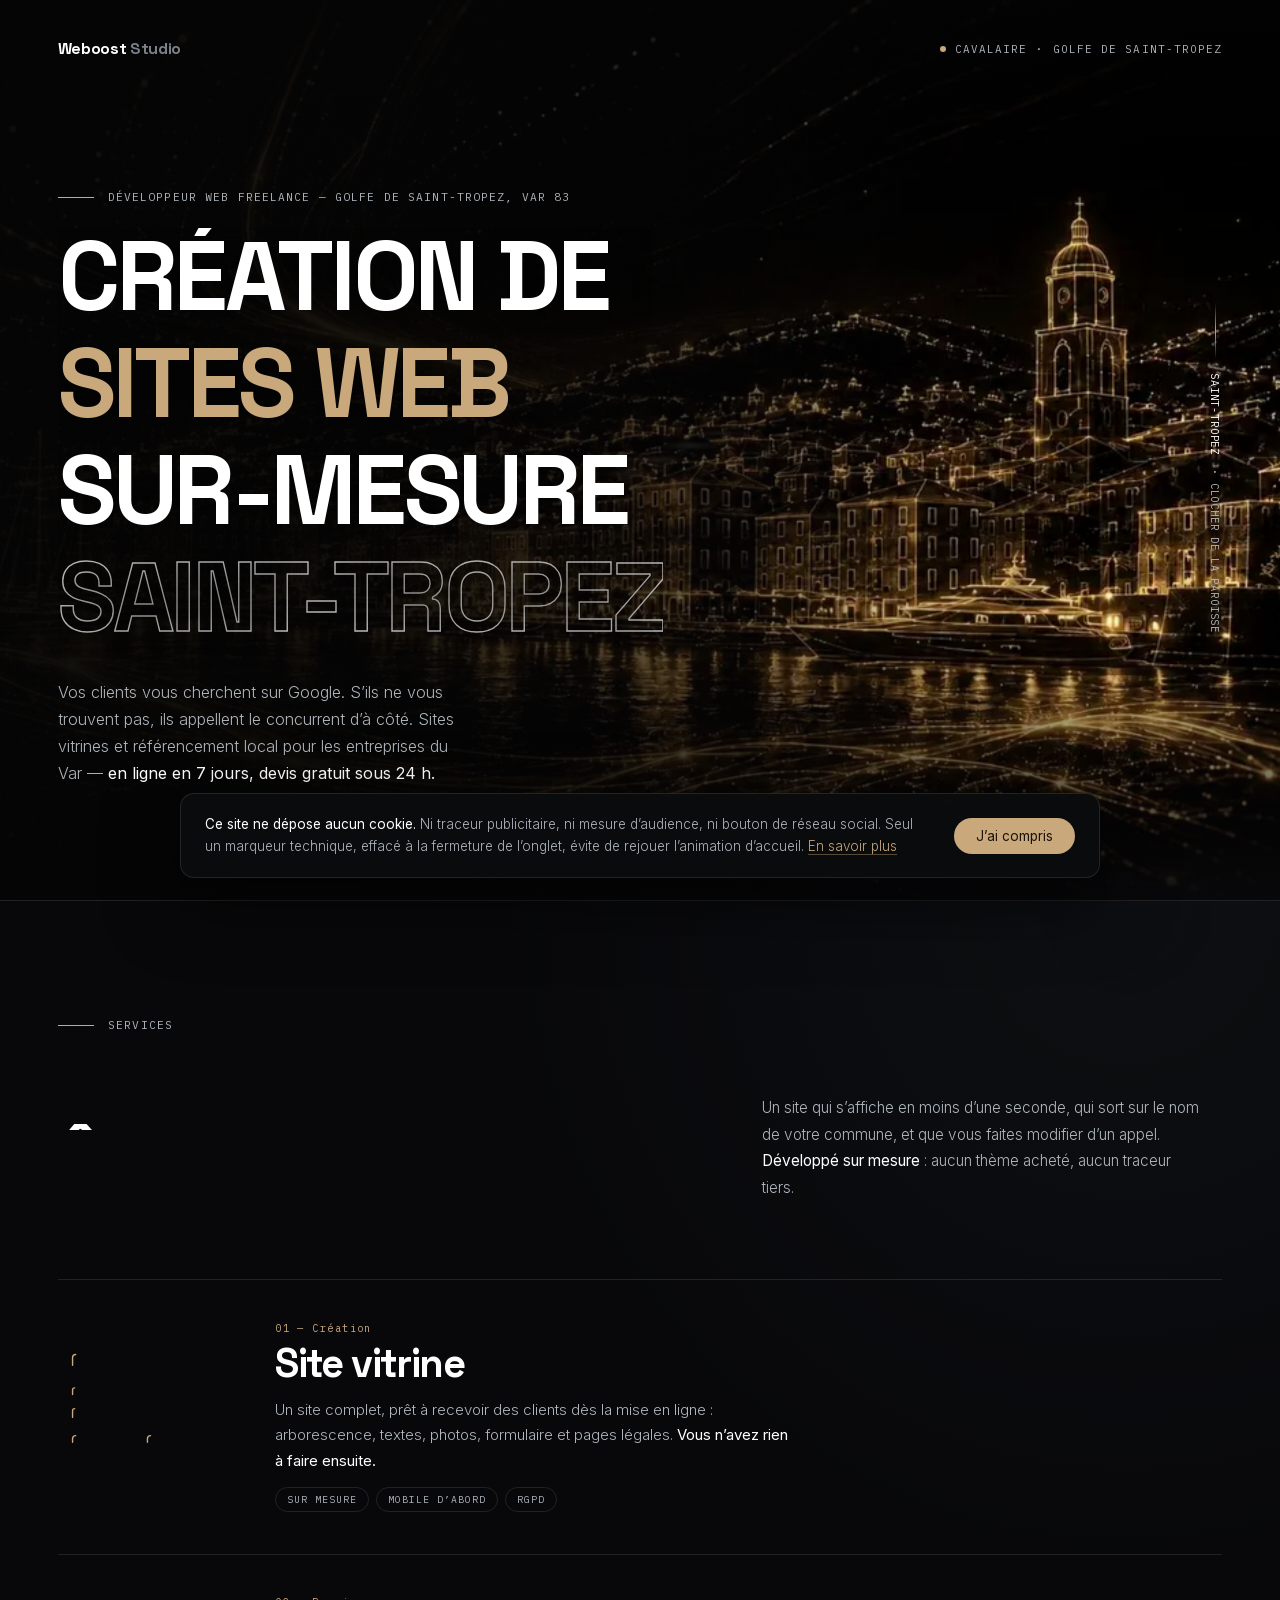
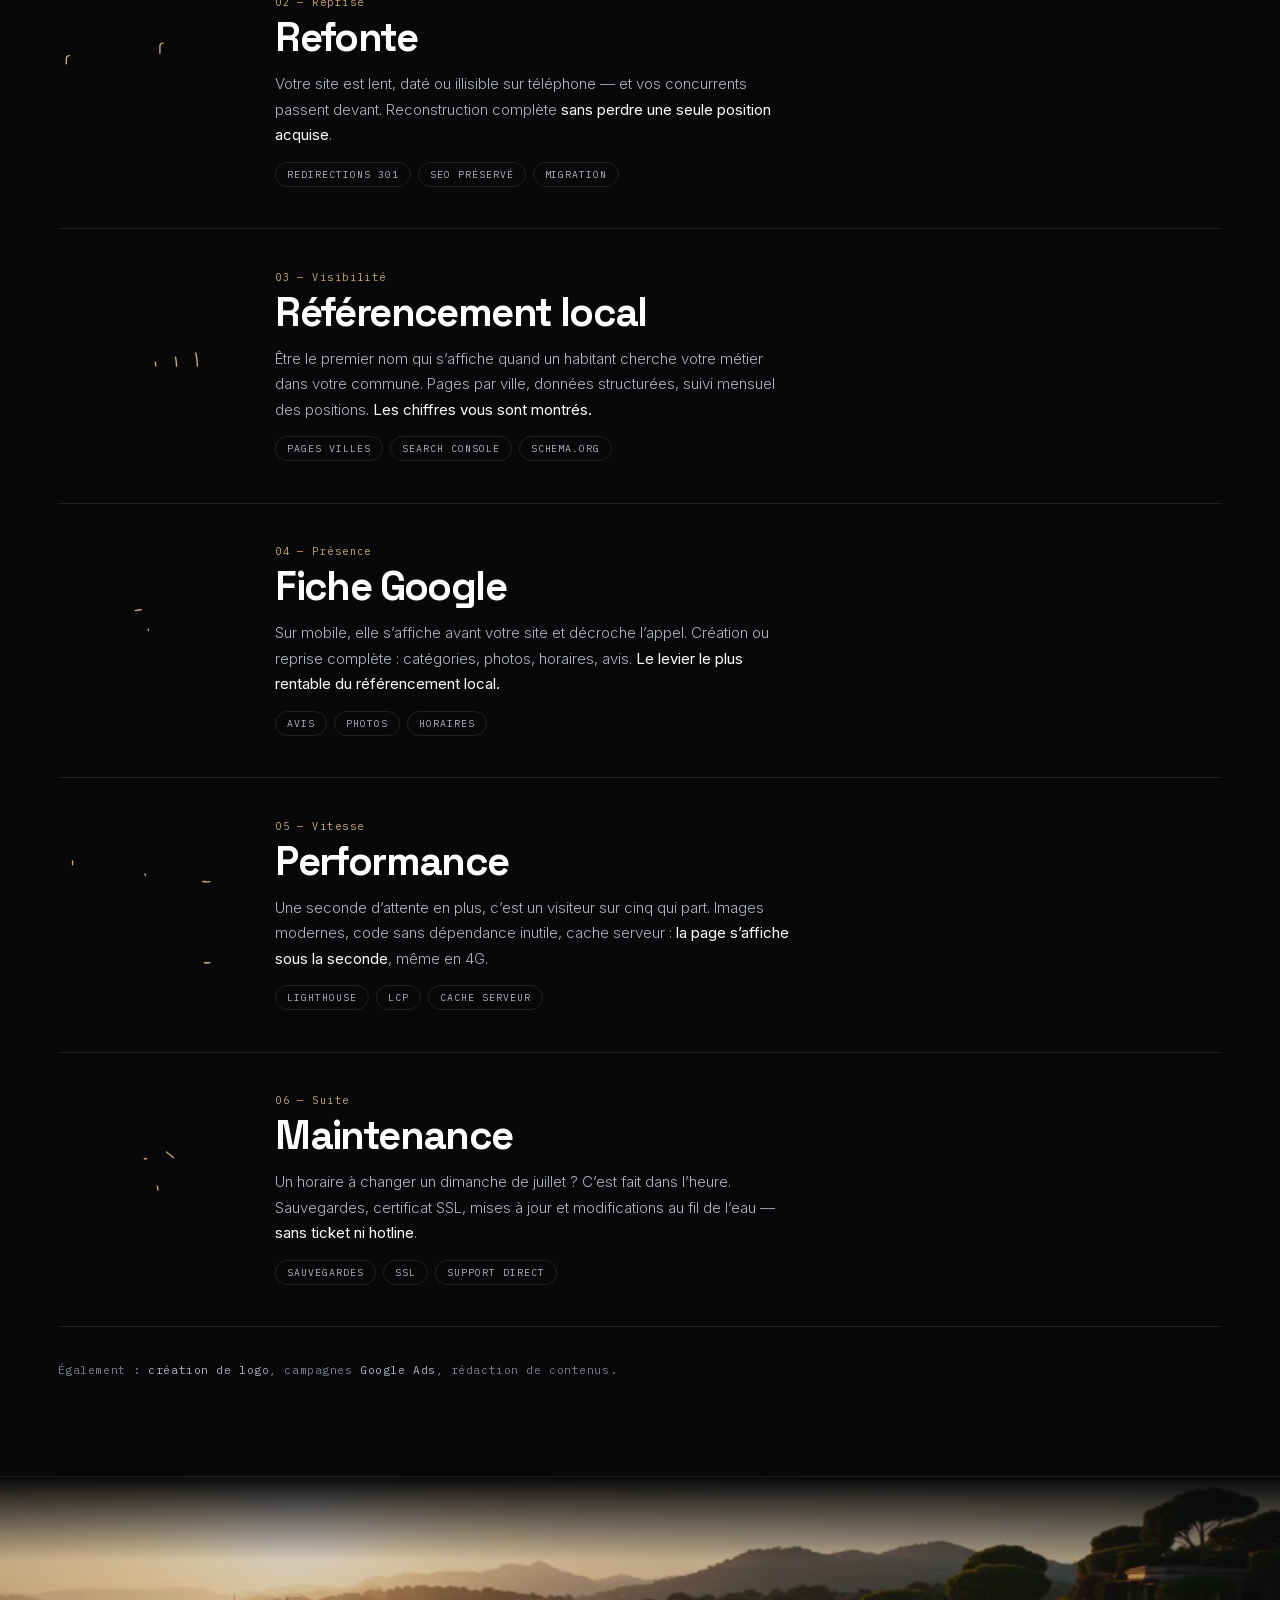
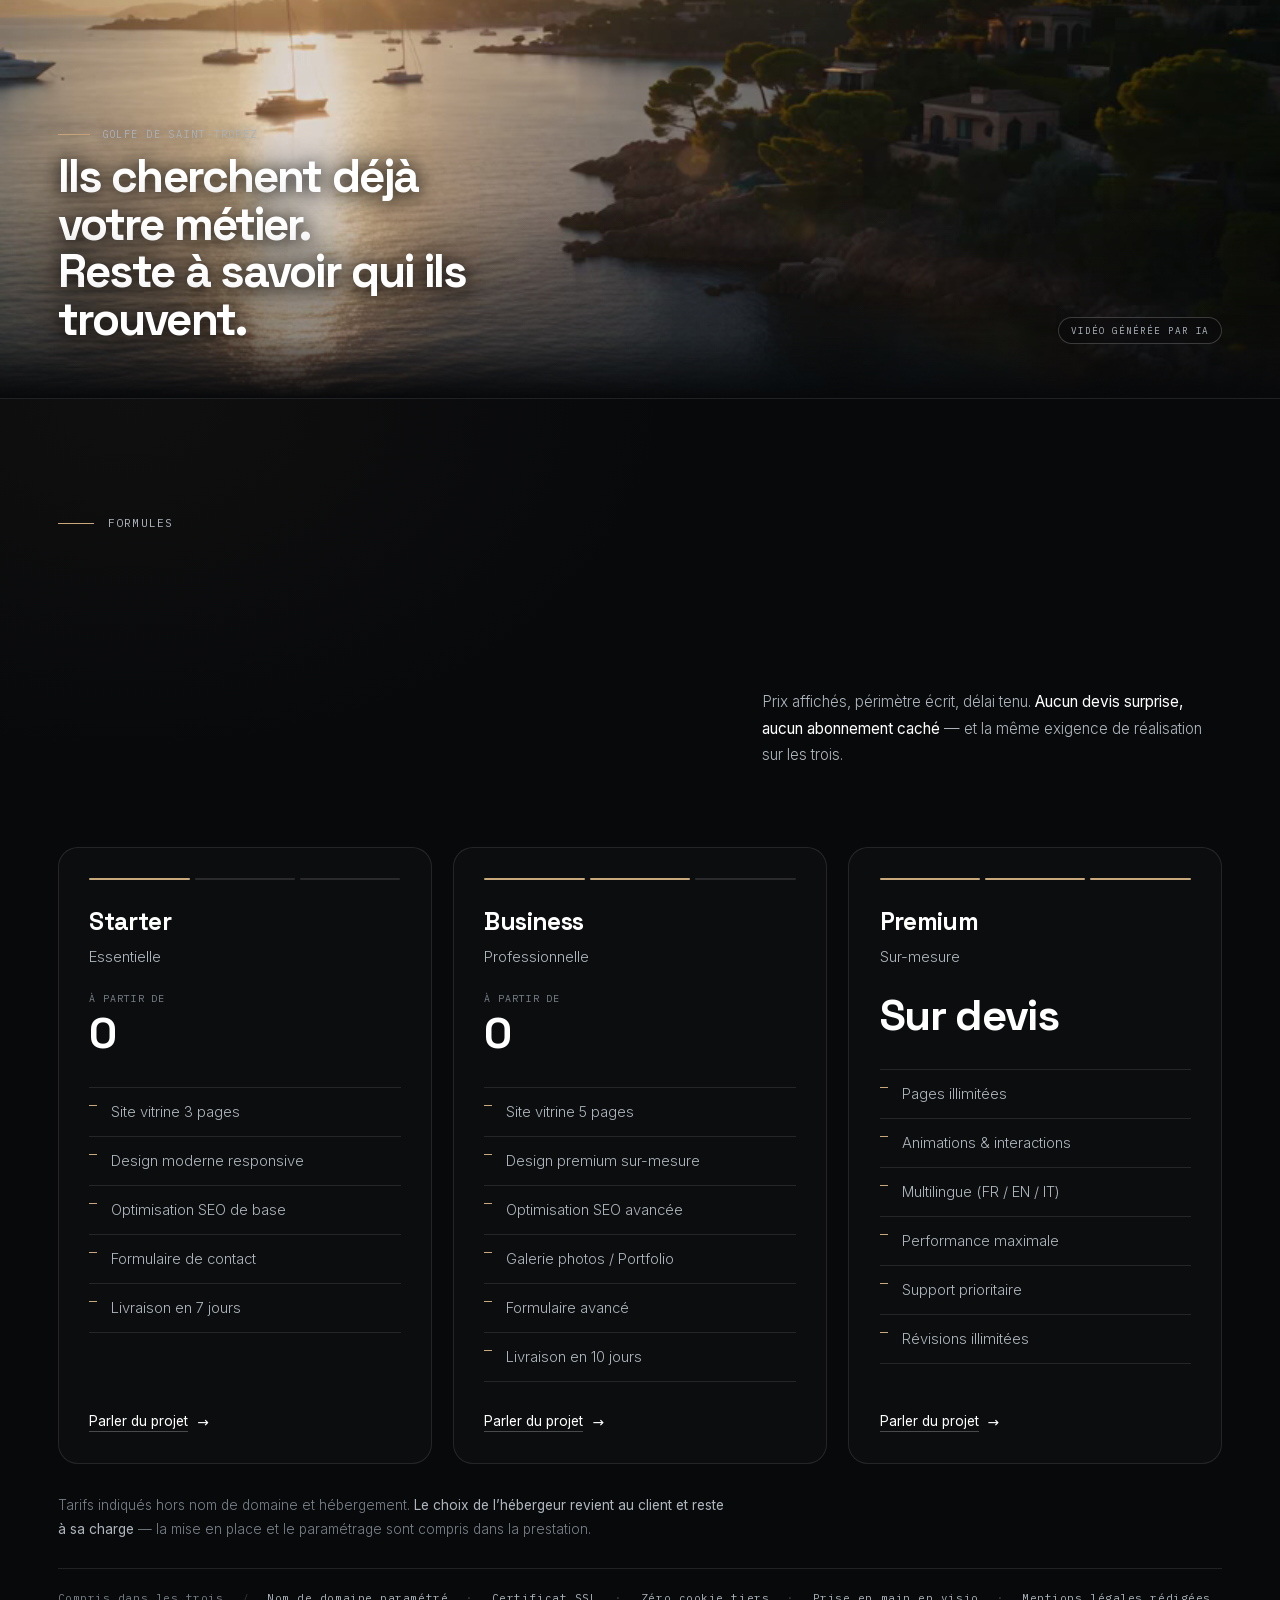
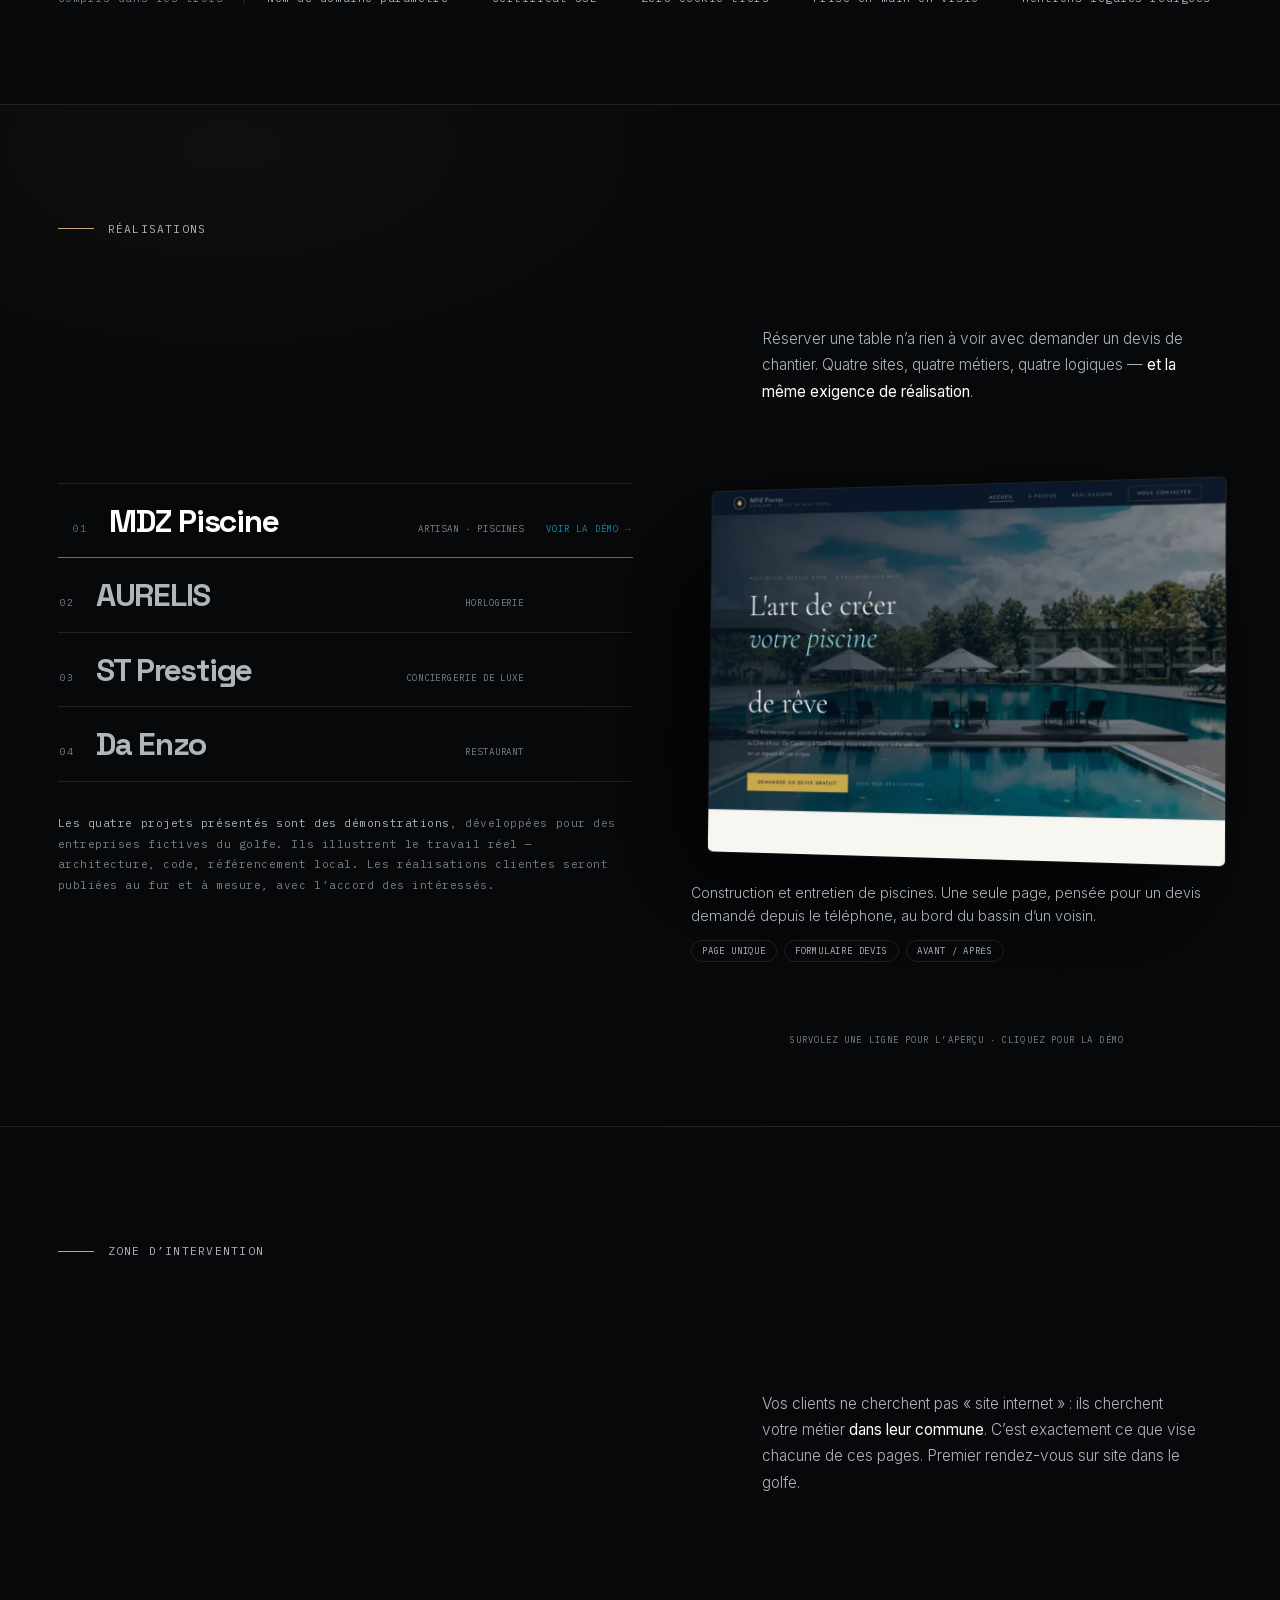
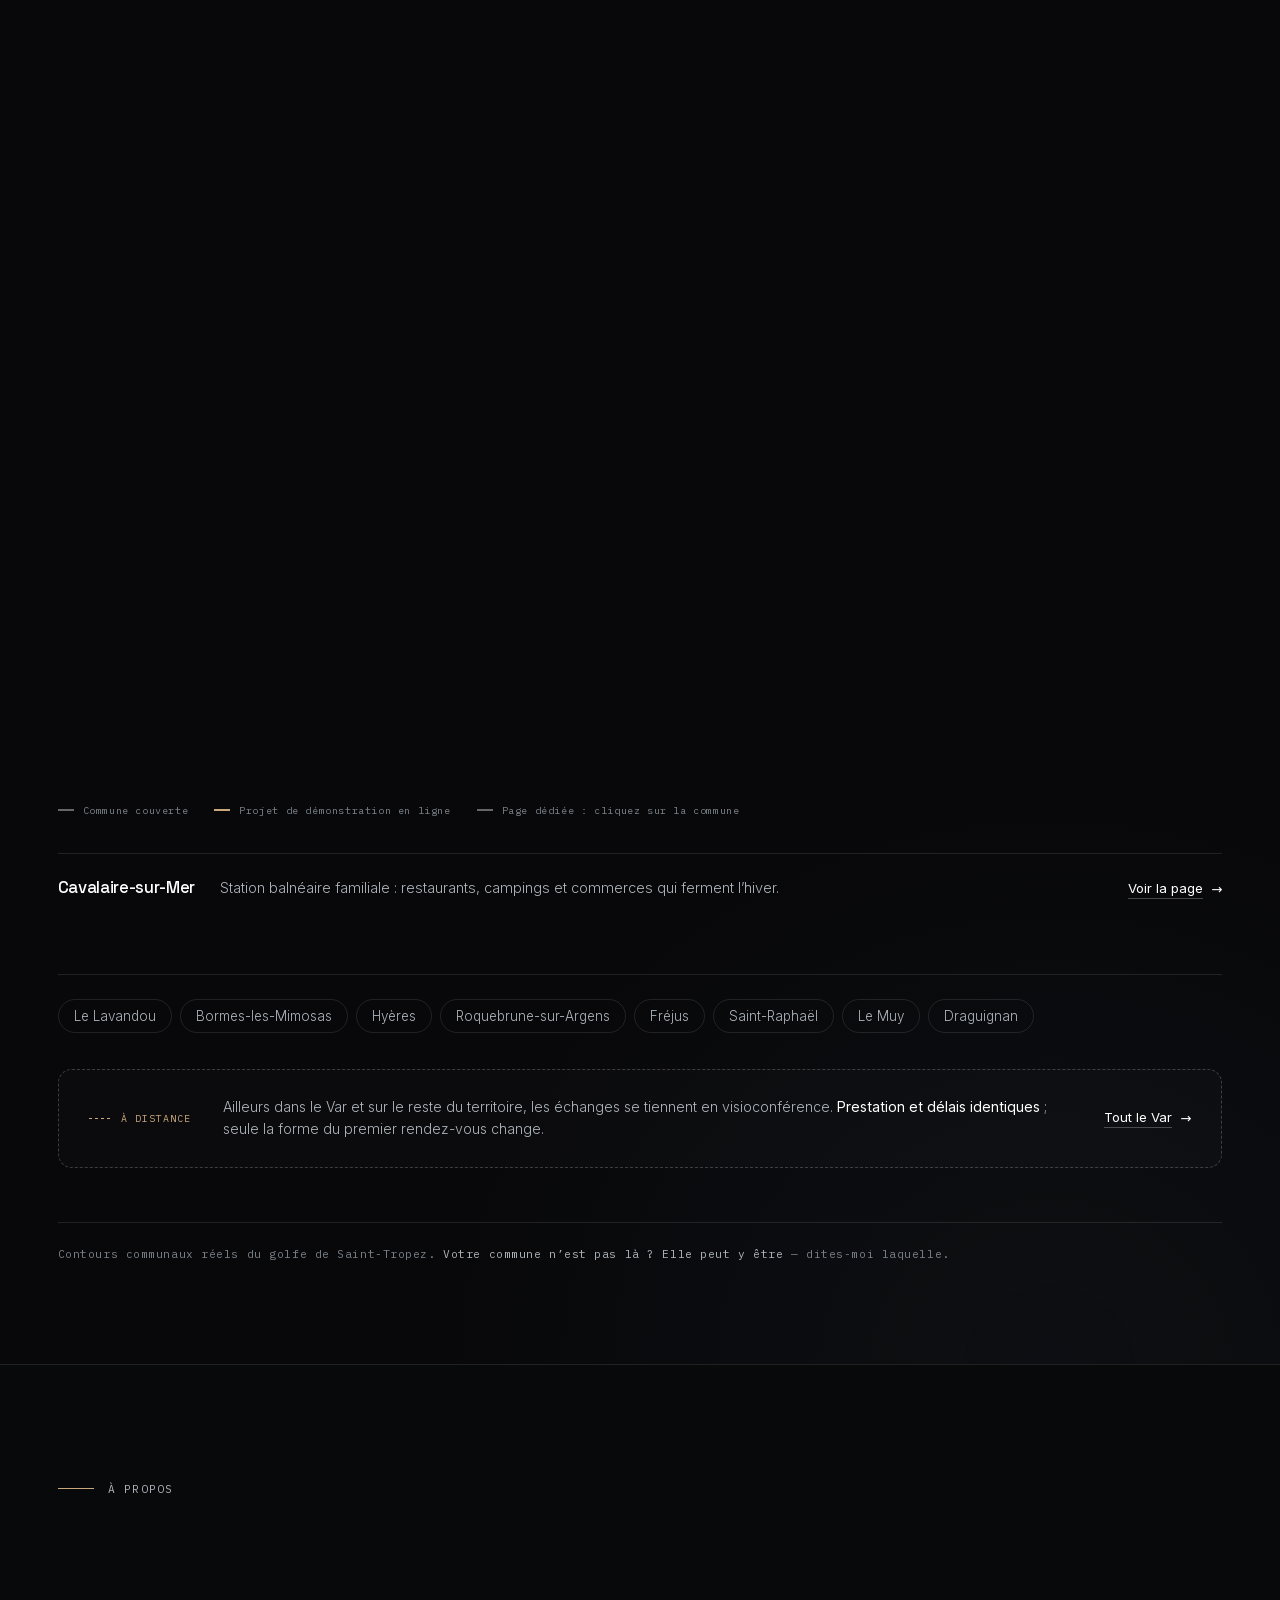
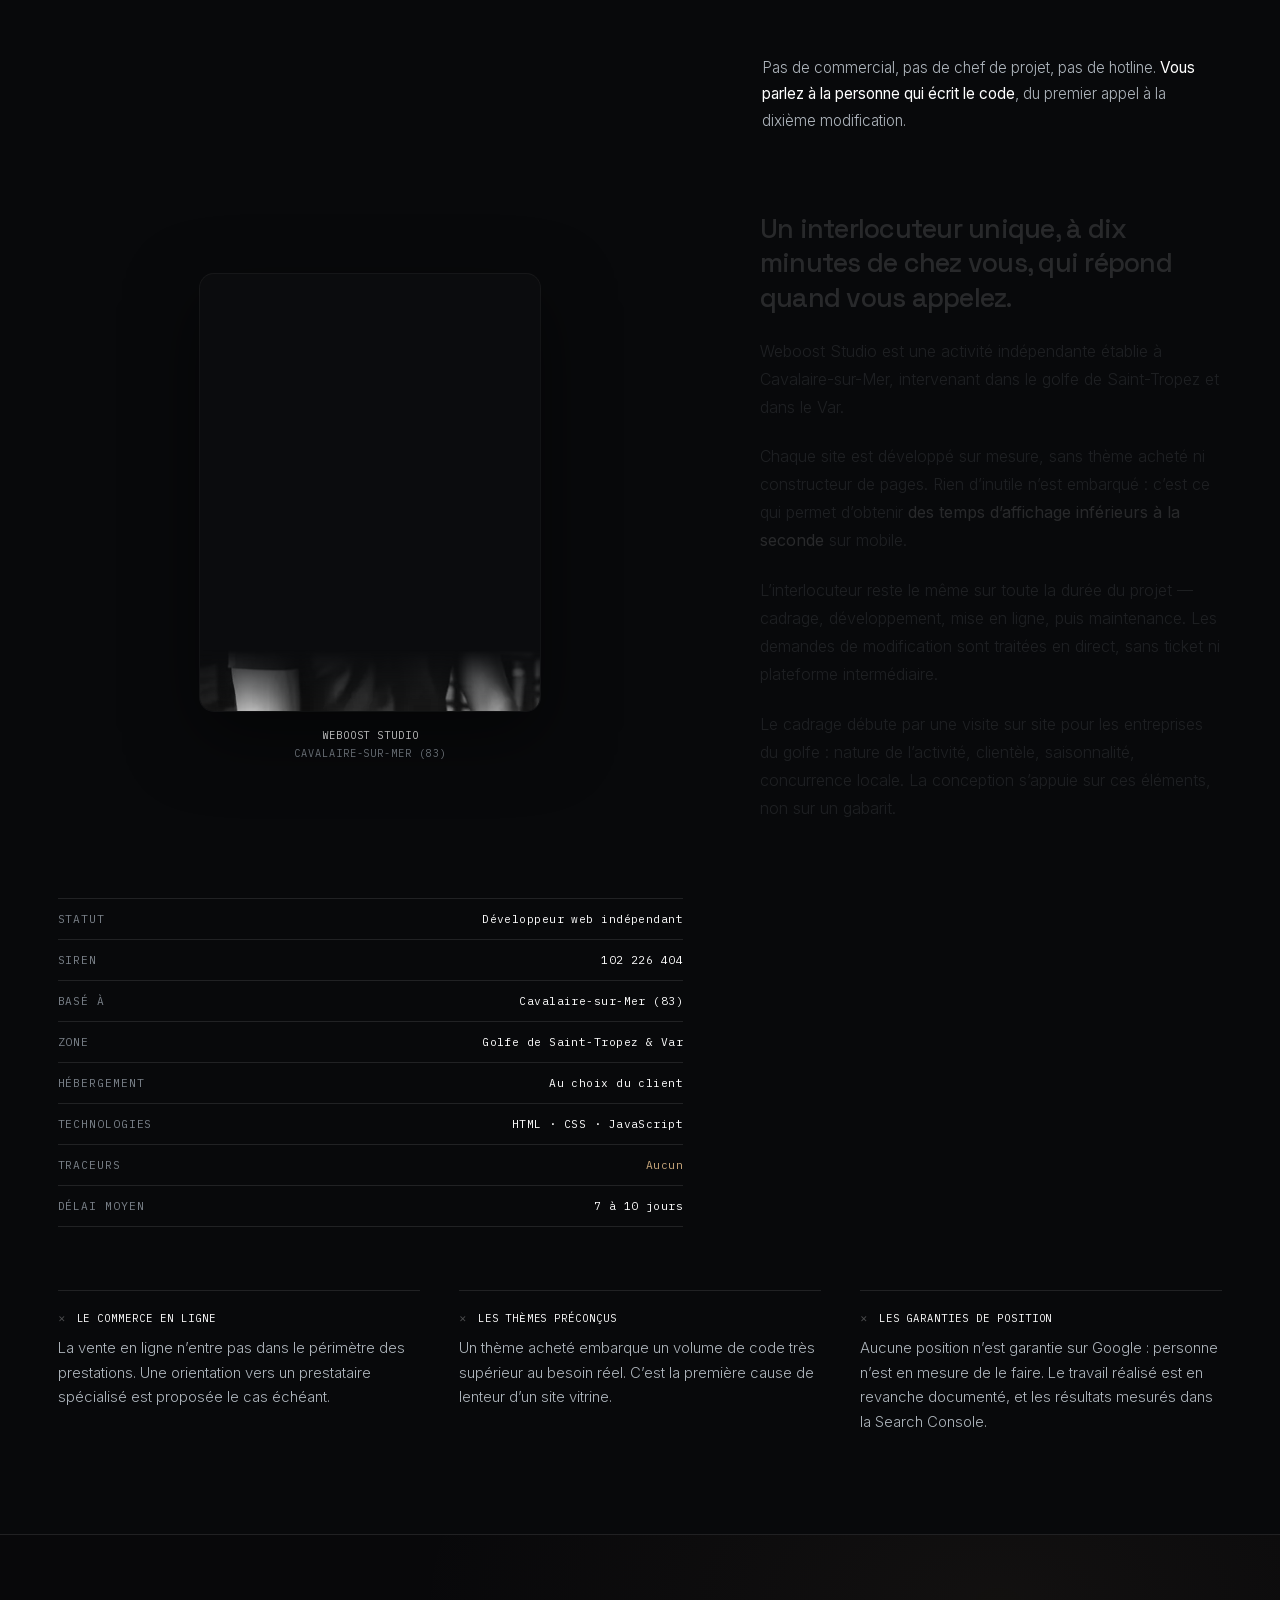
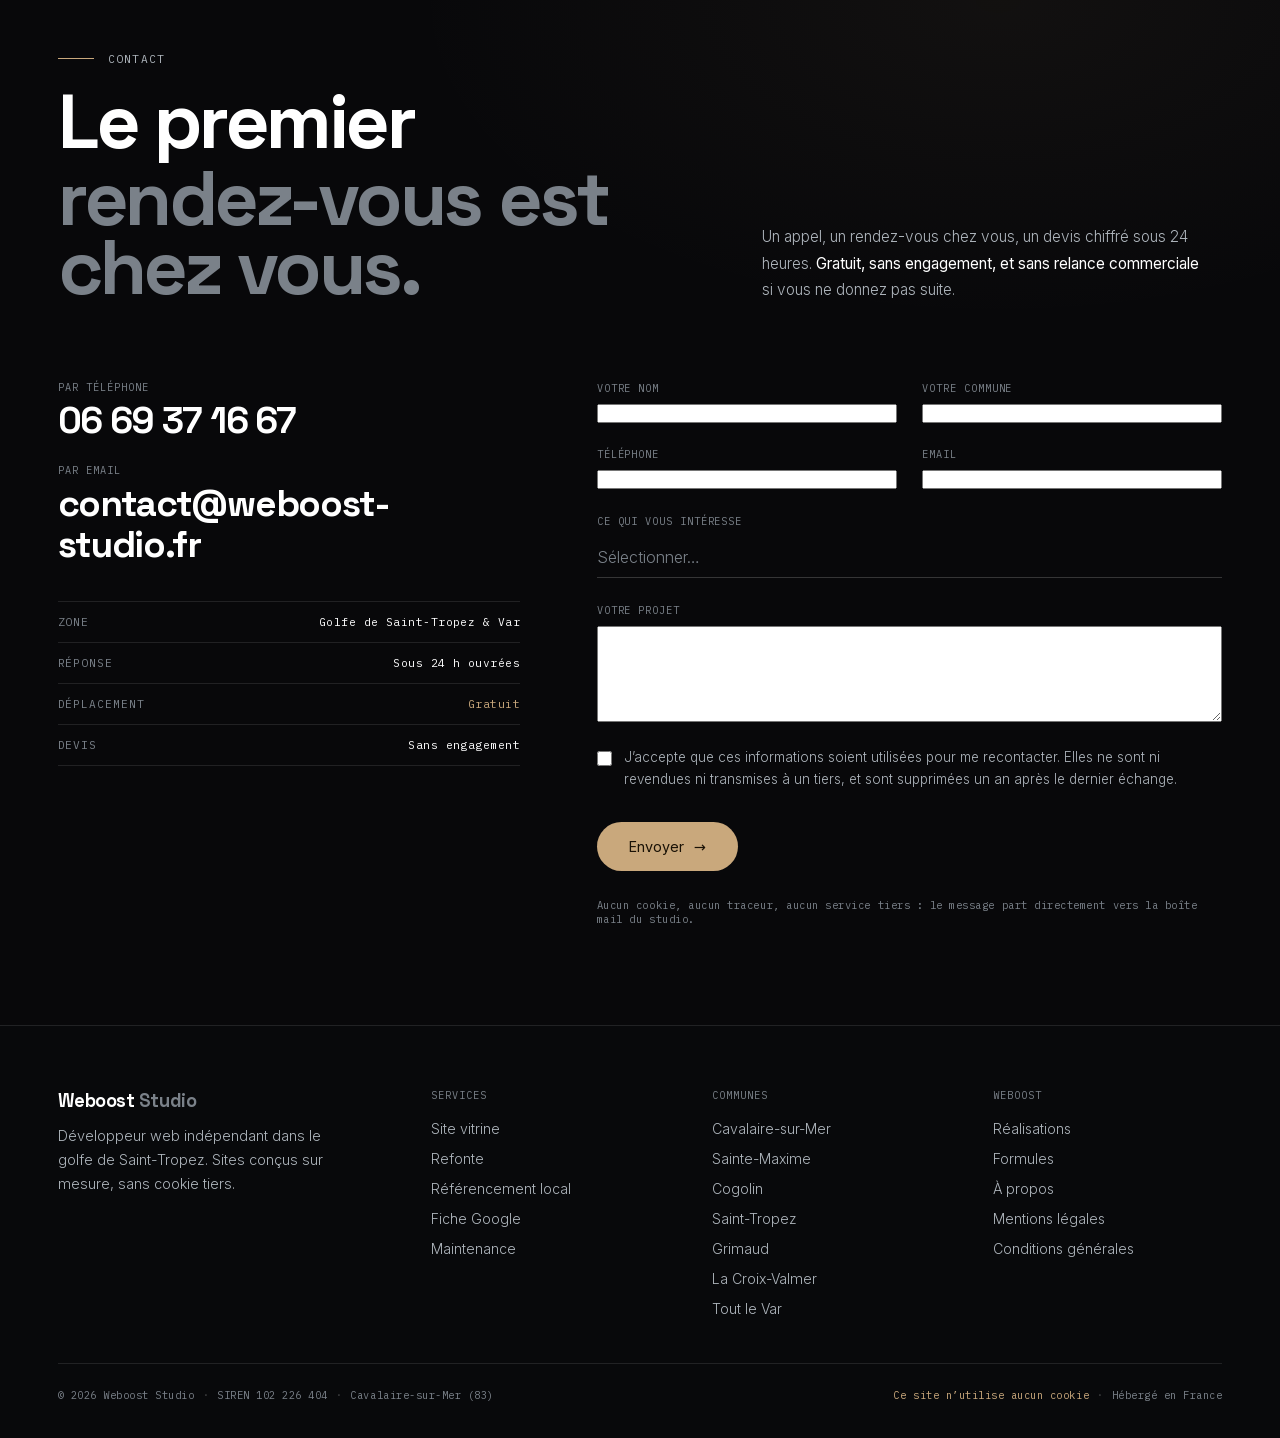
==== commit 18611d49: "Réalisations : captures en double densité, aperçu et démo séparés Le flou venait de la densité d'écr" ====
--- a/index.html
+++ b/index.html
@@ -1171,11 +1171,15 @@
   flex:1; overflow-y:auto; overflow-x:hidden; overscroll-behavior:contain;
   padding:clamp(14px,3vh,36px) var(--pad) clamp(40px,7vh,80px);
 }
-.demo__stage{ margin:0 auto; width:min(100%, var(--stage-w,1180px)); }
-.demo__stage img{
-  width:100%; height:auto; display:block; border-radius:var(--stage-r,6px);
+/* Une capture trop haute pour le format WebP (16 383 px) est découpée en
+   tranches : le cadre porte l'arrondi et l'ombre, les tranches s'empilent
+   bord à bord à l'intérieur et se lisent comme une seule page. */
+.demo__stage{
+  margin:0 auto; width:min(100%, var(--stage-w,1180px));
+  border-radius:var(--stage-r,6px); overflow:hidden; font-size:0;
   box-shadow:0 40px 120px rgba(0,0,0,.7), 0 0 0 1px rgba(255,255,255,.11);
 }
+.demo__stage img{ width:100%; height:auto; display:block; }
 .demo__foot{
   margin:clamp(18px,3vh,30px) auto 0; width:min(100%, var(--stage-w,1180px));
   display:flex; flex-wrap:wrap; align-items:center; gap:14px;
@@ -1868,8 +1872,7 @@
       <ol class="idx" id="idx">
       <li class="idx__row is-on" style="--pacc:#0E8FB5"
           data-slug="mdz-piscine" data-name="MDZ Piscine" data-job="Artisan · piscines"
-          data-url="https://fvccrew.github.io/mdz-piscine/" data-dw="1440" data-dh="6699"
-          data-mw="488" data-mh="10688">
+          data-url="https://fvccrew.github.io/mdz-piscine/" data-preview="1120x5210" data-desktop="2360x10979" data-mobile="780x8550|780x8550">
         <button class="idx__btn" type="button">
           <span class="idx__num">01</span>
           <span class="idx__name">MDZ Piscine</span>
@@ -1879,8 +1882,7 @@
       </li>
       <li class="idx__row" style="--pacc:#B5544C"
           data-slug="aurelis" data-name="AURELIS" data-job="Horlogerie"
-          data-url="https://fvccrew.github.io/aurelis/" data-dw="1320" data-dh="16380"
-          data-mw="420" data-mh="16380">
+          data-url="https://fvccrew.github.io/aurelis/" data-preview="1120x13898" data-desktop="2360x14643|2360x14642" data-mobile="780x15216|780x15216">
         <button class="idx__btn" type="button">
           <span class="idx__num">02</span>
           <span class="idx__name">AURELIS</span>
@@ -1890,8 +1892,7 @@
       </li>
       <li class="idx__row" style="--pacc:#C4A265"
           data-slug="st-prestige" data-name="ST Prestige" data-job="Conciergerie de luxe"
-          data-url="https://fvccrew.github.io/st-prestige/" data-dw="1440" data-dh="4161"
-          data-mw="488" data-mh="7099">
+          data-url="https://fvccrew.github.io/st-prestige/" data-preview="1120x3423" data-desktop="2360x7213" data-mobile="780x11358">
         <button class="idx__btn" type="button">
           <span class="idx__num">03</span>
           <span class="idx__name">ST Prestige</span>
@@ -1901,8 +1902,7 @@
       </li>
       <li class="idx__row" style="--pacc:#C63B2F"
           data-slug="da-enzo" data-name="Da Enzo" data-job="Restaurant"
-          data-url="https://fvccrew.github.io/da-enzo/" data-dw="1440" data-dh="3542"
-          data-mw="488" data-mh="6576">
+          data-url="https://fvccrew.github.io/da-enzo/" data-preview="1120x2755" data-desktop="2360x5805" data-mobile="780x10522">
         <button class="idx__btn" type="button">
           <span class="idx__num">04</span>
           <span class="idx__name">Da Enzo</span>
@@ -1923,20 +1923,20 @@
       <div class="plate">
         <div class="plate__win">
         <div class="plate__sheet is-on">
-          <img src="assets/img/demo-mdz-piscine-desktop.webp" alt="Le site MDZ Piscine, capture de la page entière"
-               width="1440" height="6699" loading="lazy" decoding="async">
+          <img src="assets/img/demo-mdz-piscine-preview.webp" alt="Le site MDZ Piscine, capture de la page entière"
+               width="1120" height="5210" loading="lazy" decoding="async">
         </div>
         <div class="plate__sheet">
-          <img data-src="assets/img/demo-aurelis-desktop.webp" alt="Le site AURELIS, capture de la page entière"
-               width="1320" height="16380" loading="lazy" decoding="async">
+          <img data-src="assets/img/demo-aurelis-preview.webp" alt="Le site AURELIS, capture de la page entière"
+               width="1120" height="13898" loading="lazy" decoding="async">
         </div>
         <div class="plate__sheet">
-          <img data-src="assets/img/demo-st-prestige-desktop.webp" alt="Le site ST Prestige, capture de la page entière"
-               width="1440" height="4161" loading="lazy" decoding="async">
+          <img data-src="assets/img/demo-st-prestige-preview.webp" alt="Le site ST Prestige, capture de la page entière"
+               width="1120" height="3423" loading="lazy" decoding="async">
         </div>
         <div class="plate__sheet">
-          <img data-src="assets/img/demo-da-enzo-desktop.webp" alt="Le site Da Enzo, capture de la page entière"
-               width="1440" height="3542" loading="lazy" decoding="async">
+          <img data-src="assets/img/demo-da-enzo-preview.webp" alt="Le site Da Enzo, capture de la page entière"
+               width="1120" height="2755" loading="lazy" decoding="async">
         </div>
         </div>
       </div>
@@ -2241,7 +2241,7 @@
     <button class="demo__close" id="demo-close" type="button" aria-label="Fermer la démo">✕</button>
   </header>
   <div class="demo__scroll" id="demo-scroll">
-    <div class="demo__stage" id="demo-stage"><img id="demo-img" alt=""></div>
+    <div class="demo__stage" id="demo-stage"></div>
     <p class="demo__foot">
       <span id="demo-cap"></span>
       <a class="demo__link" id="demo-link" target="_blank" rel="noopener">Consulter le site <i aria-hidden="true">→</i></a>
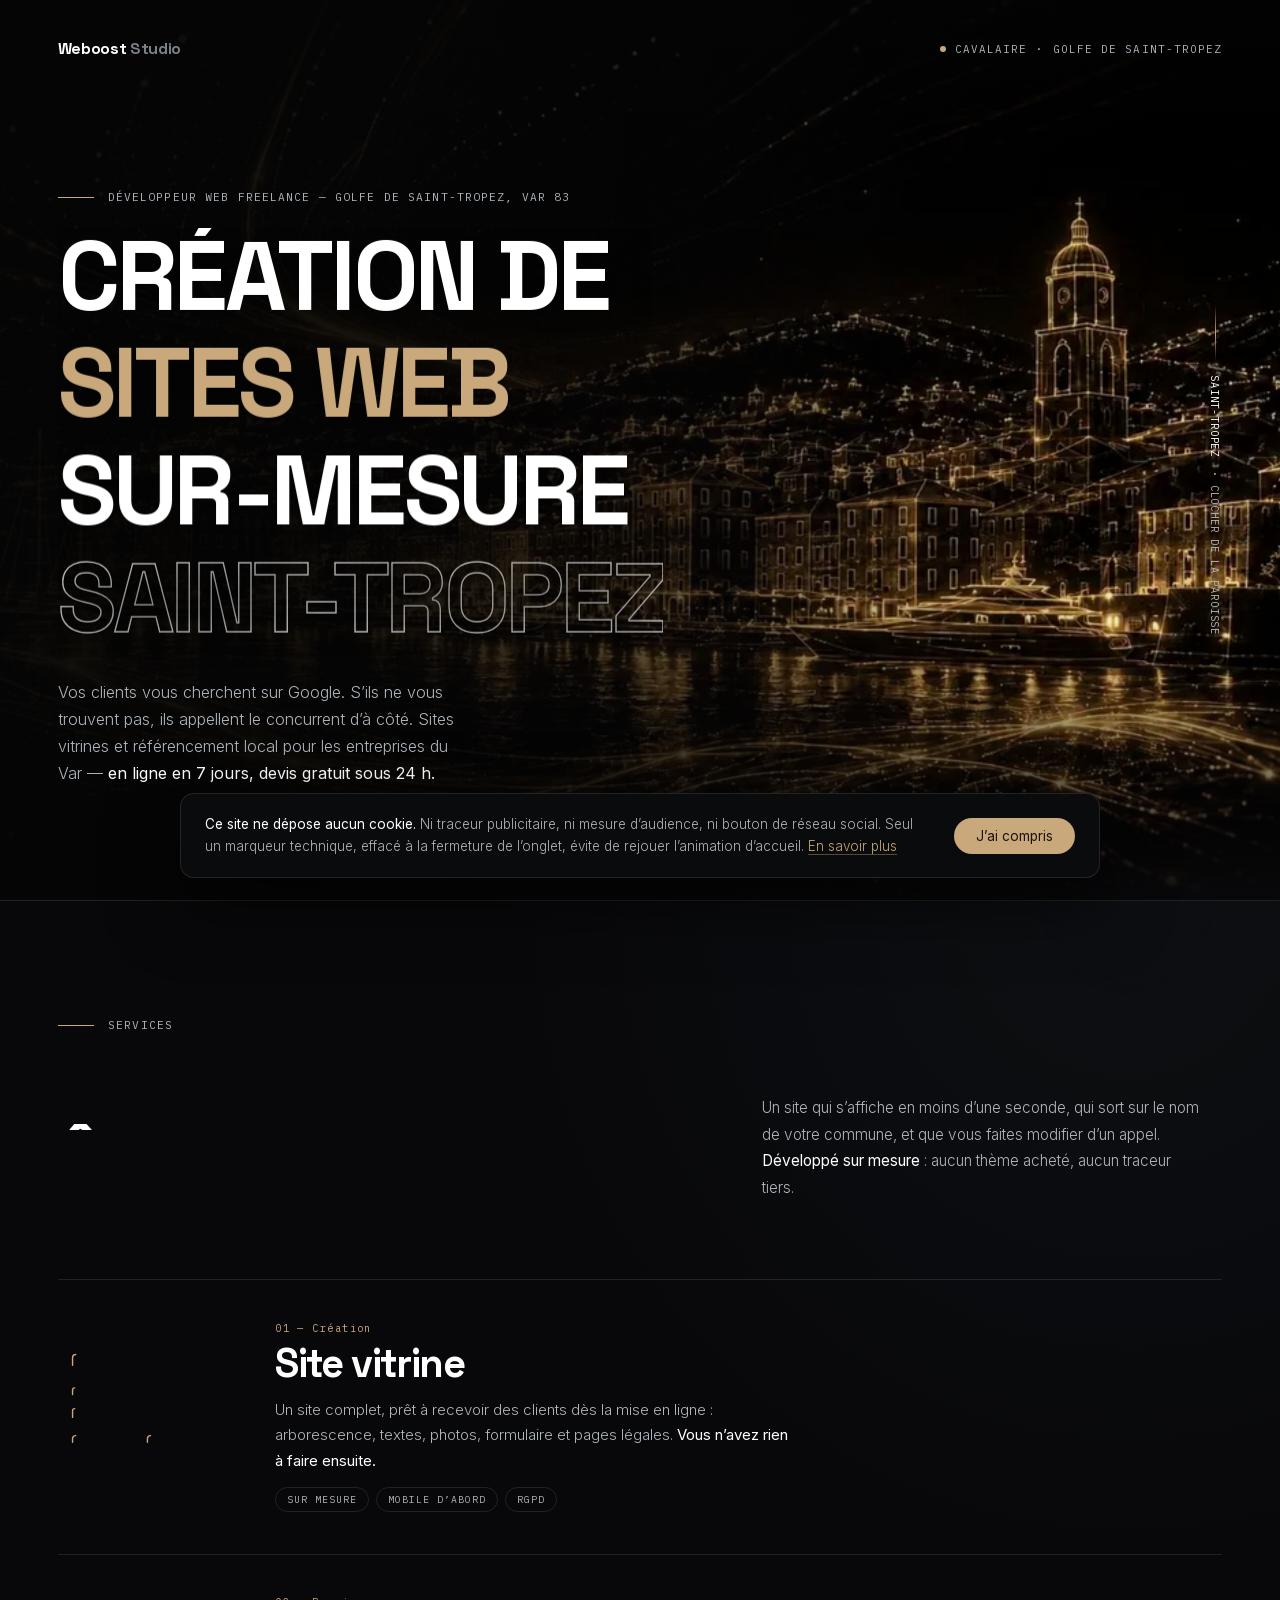
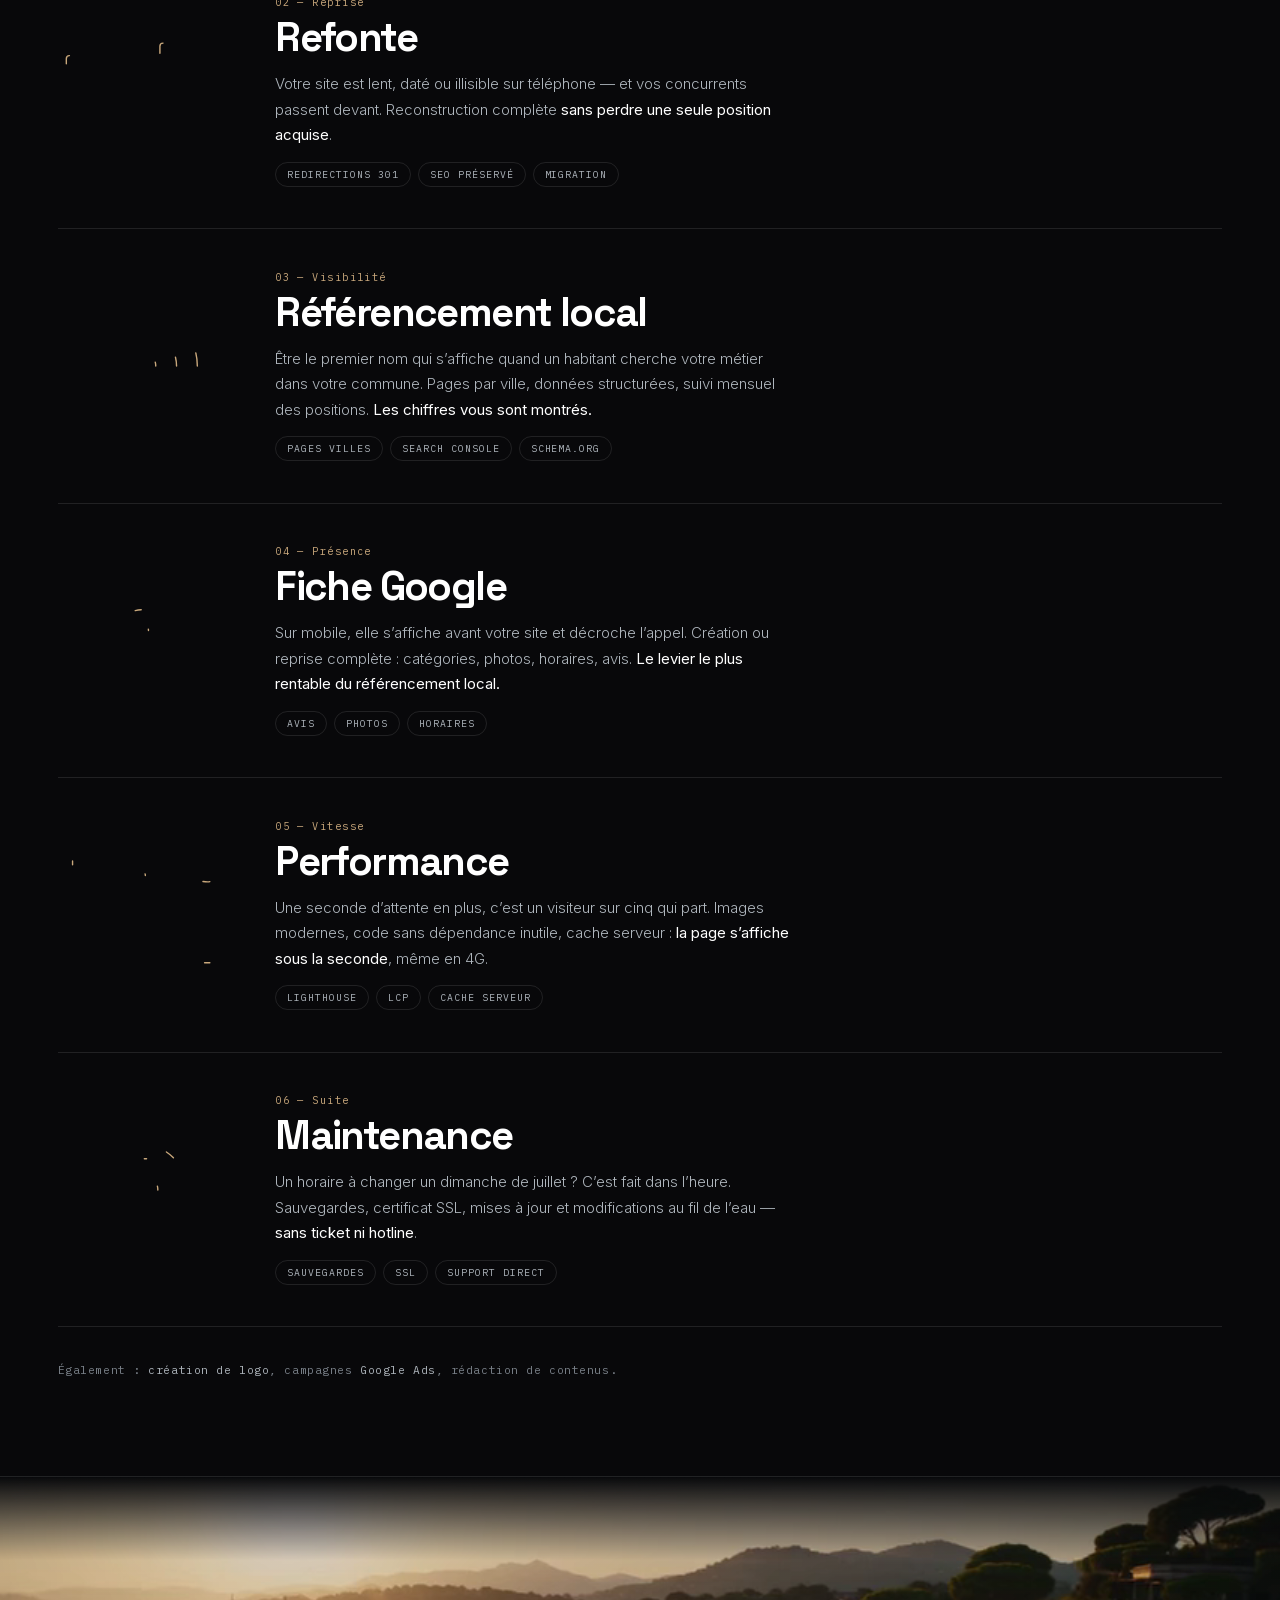
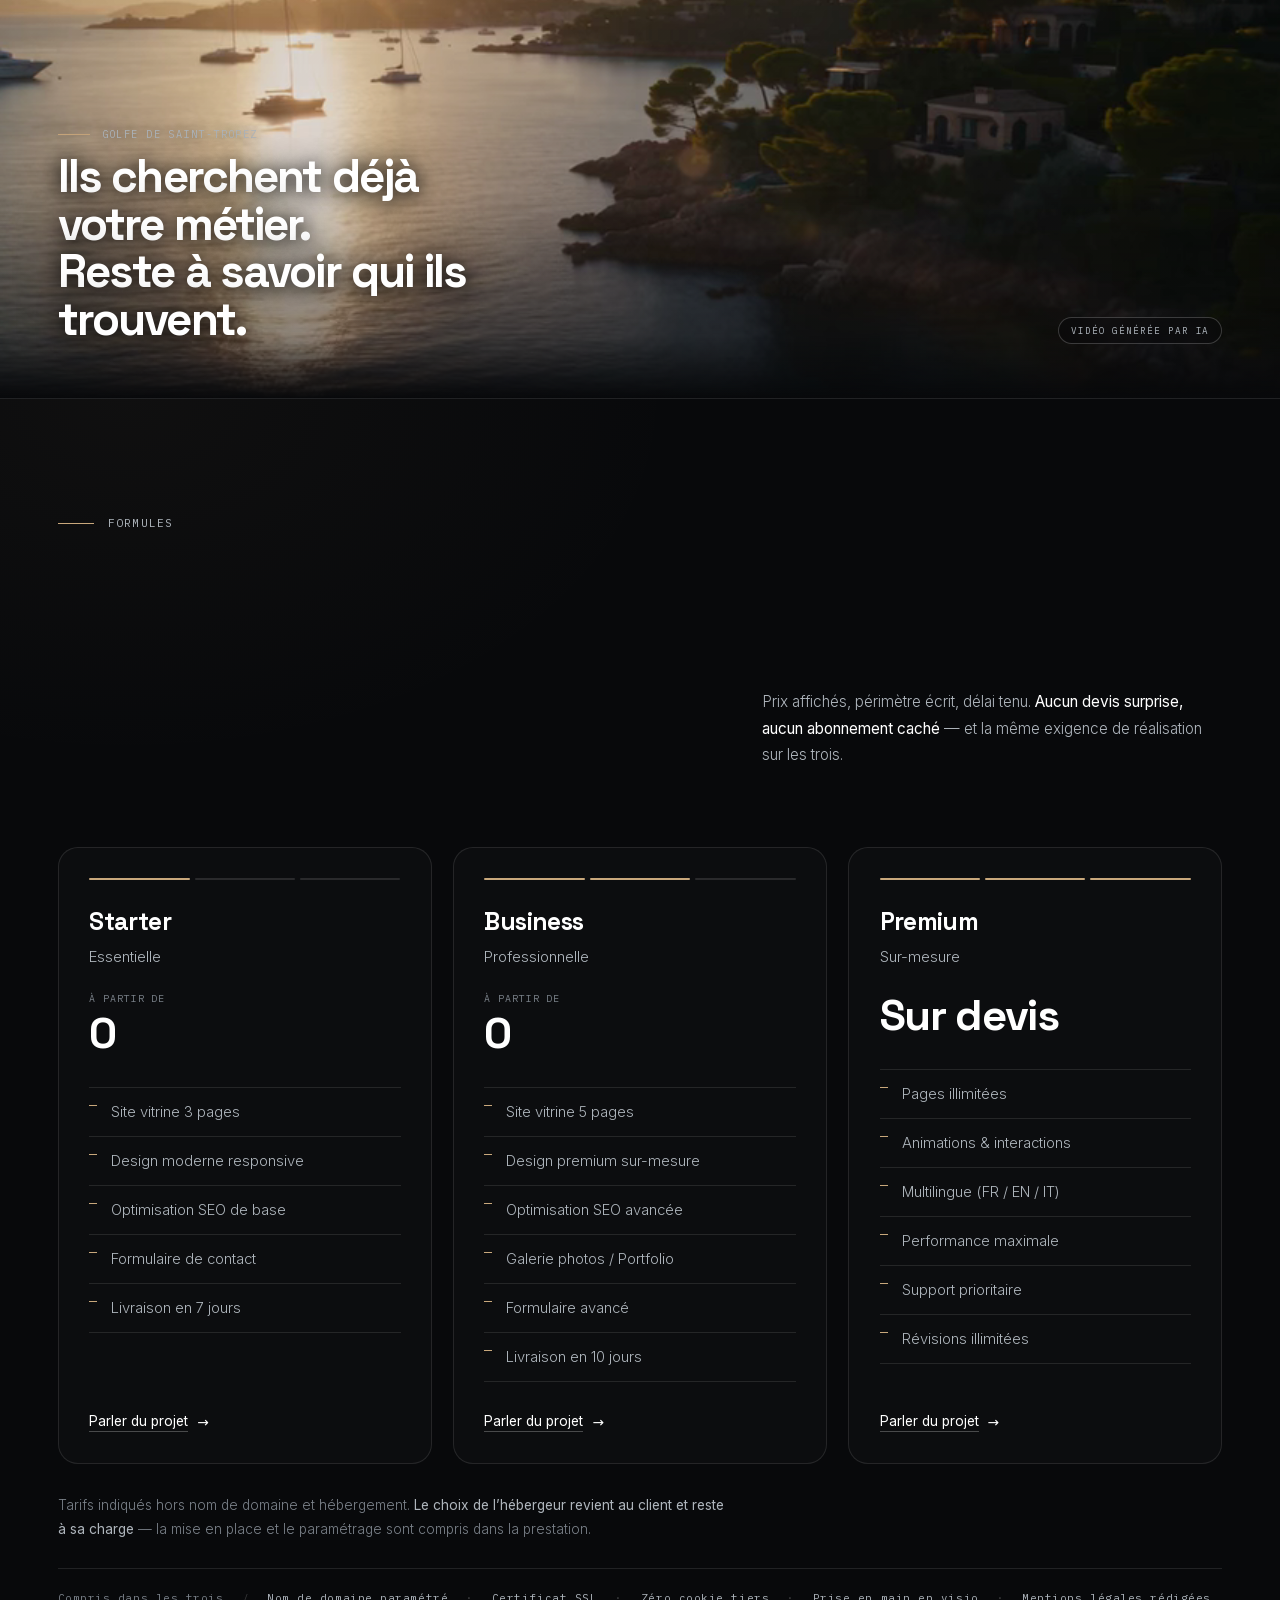
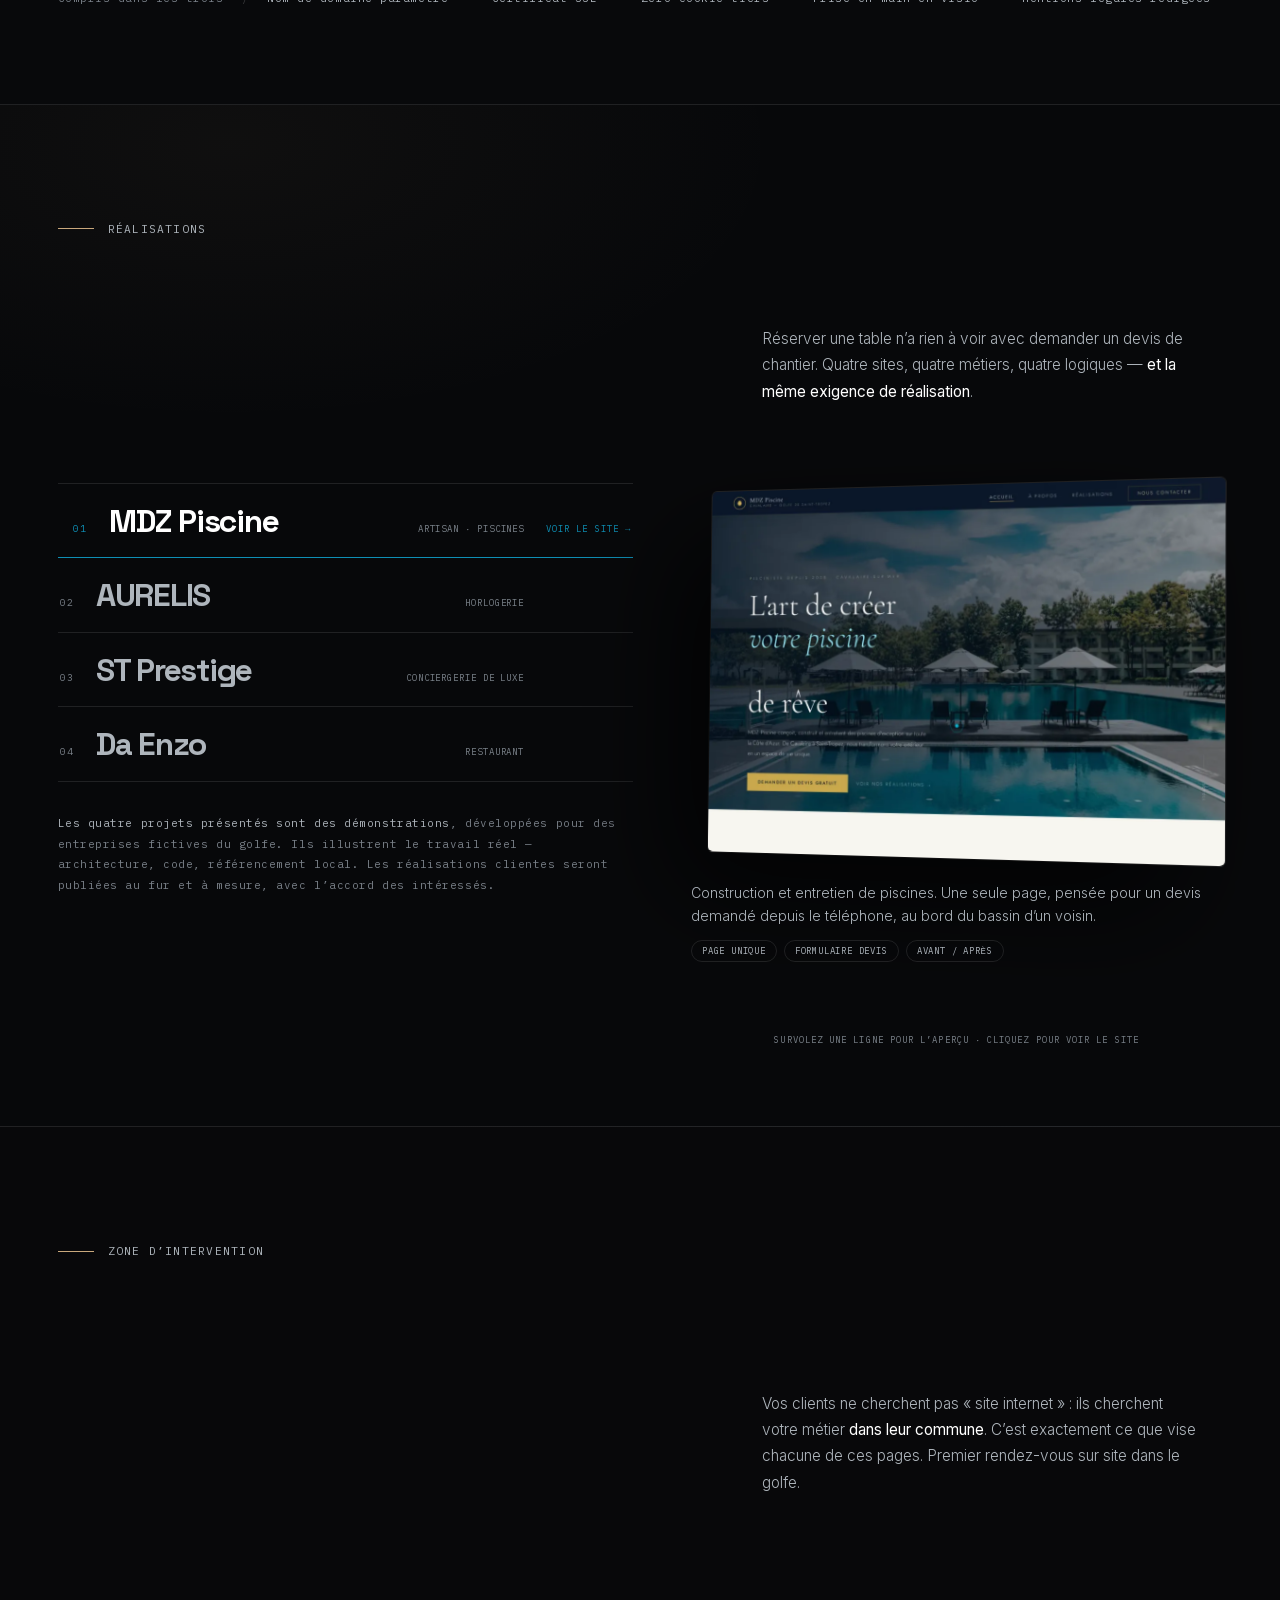
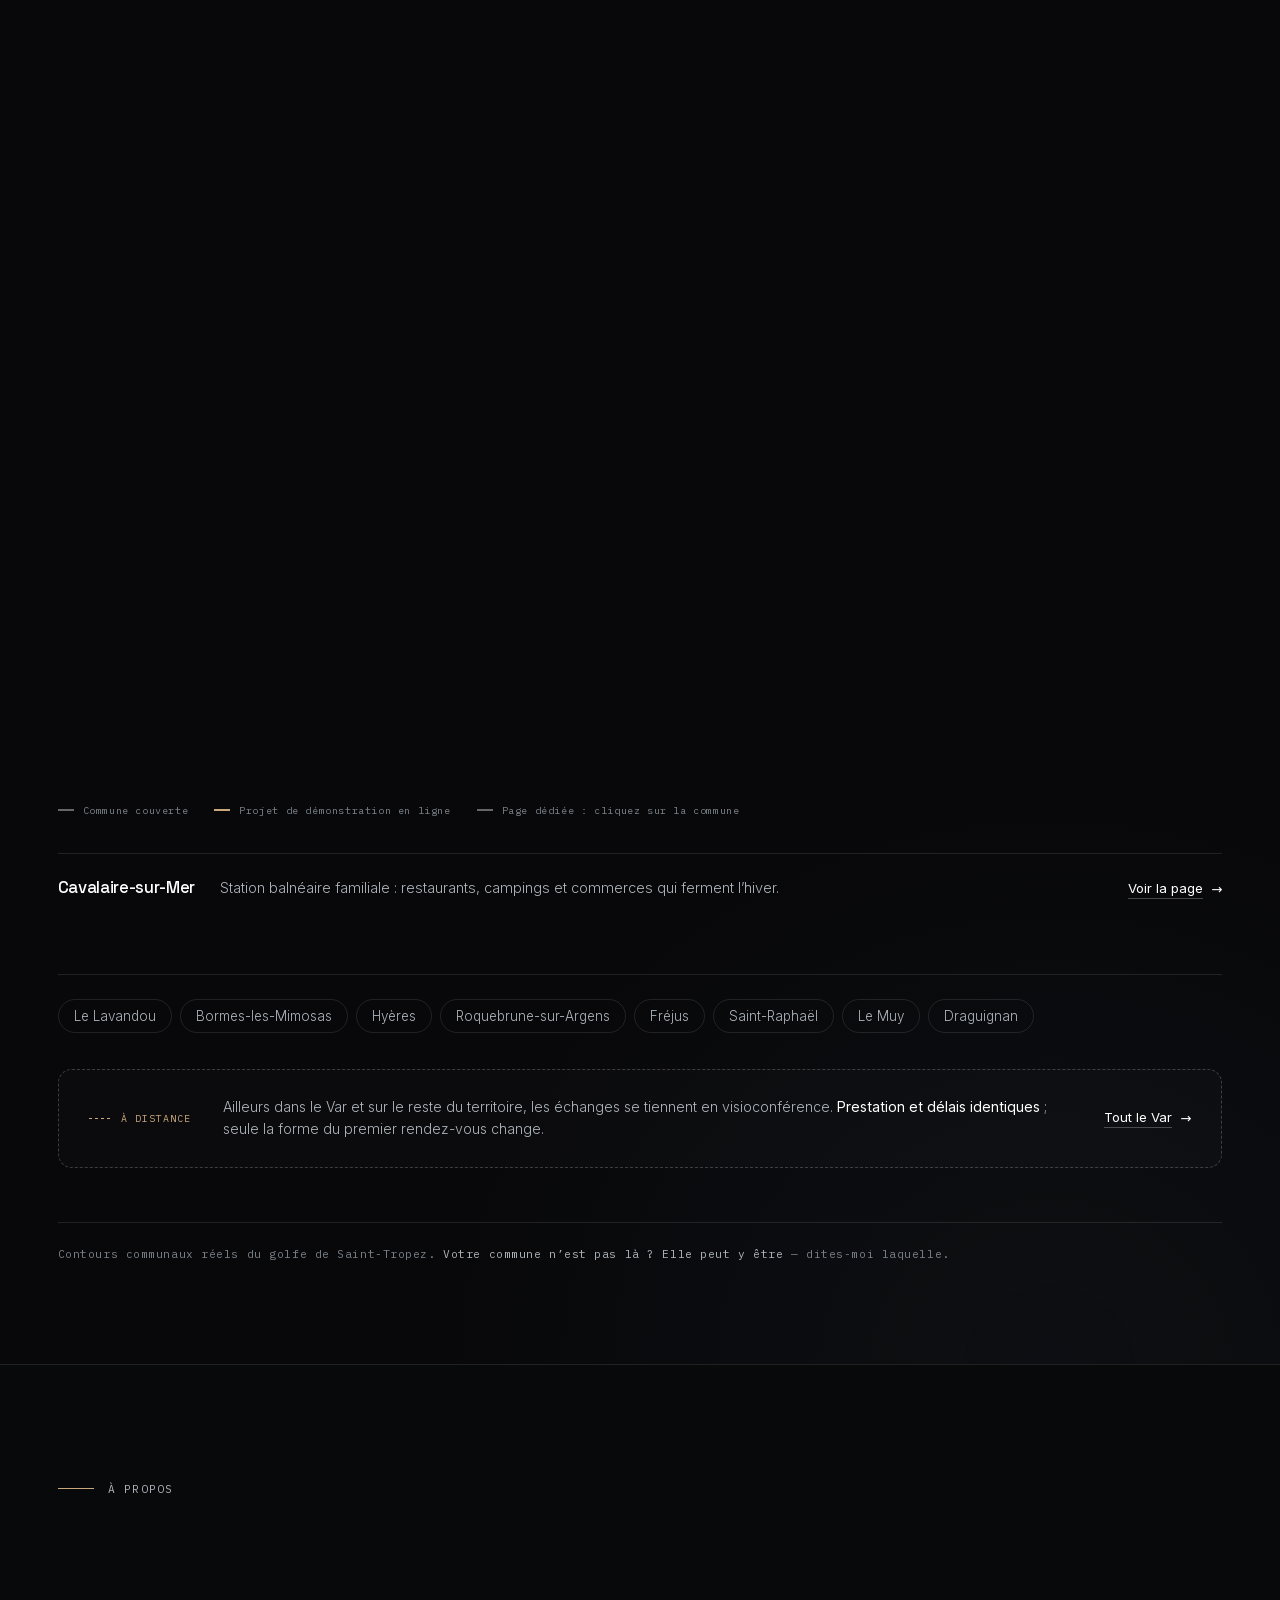
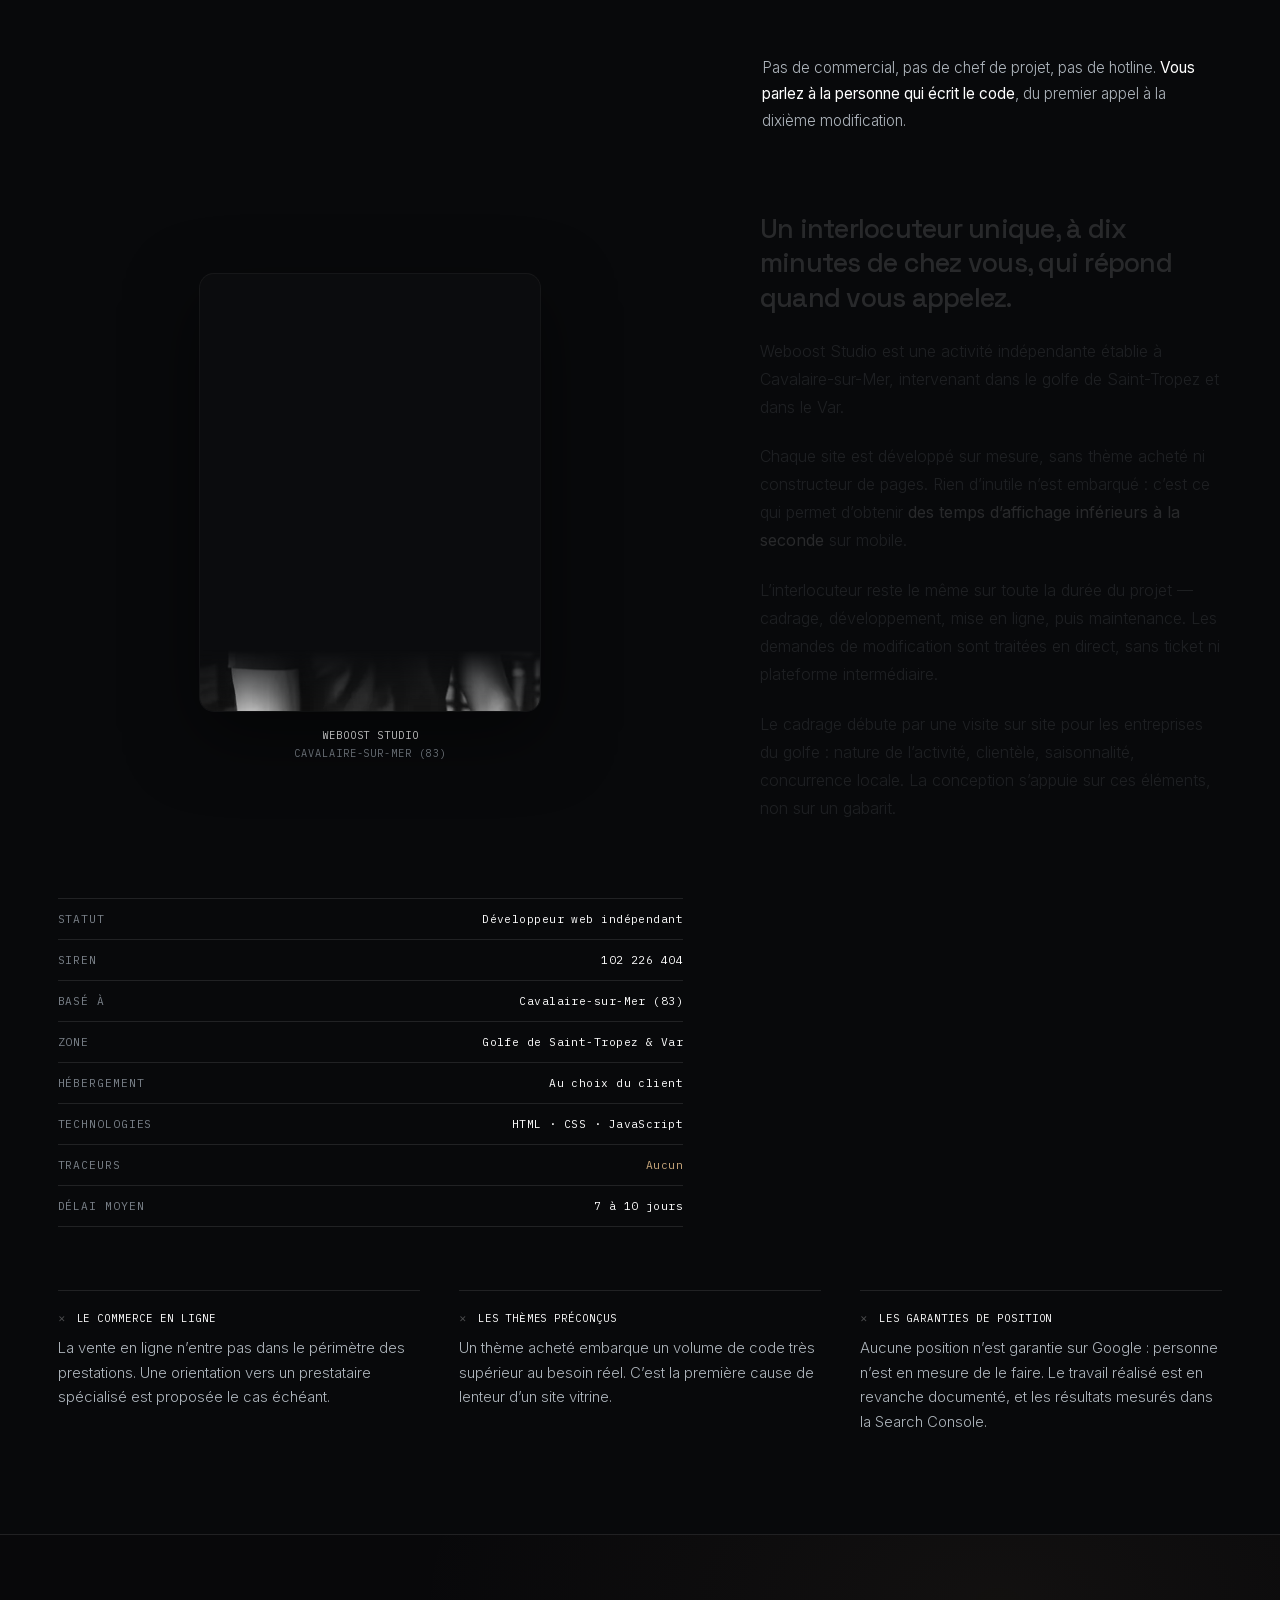
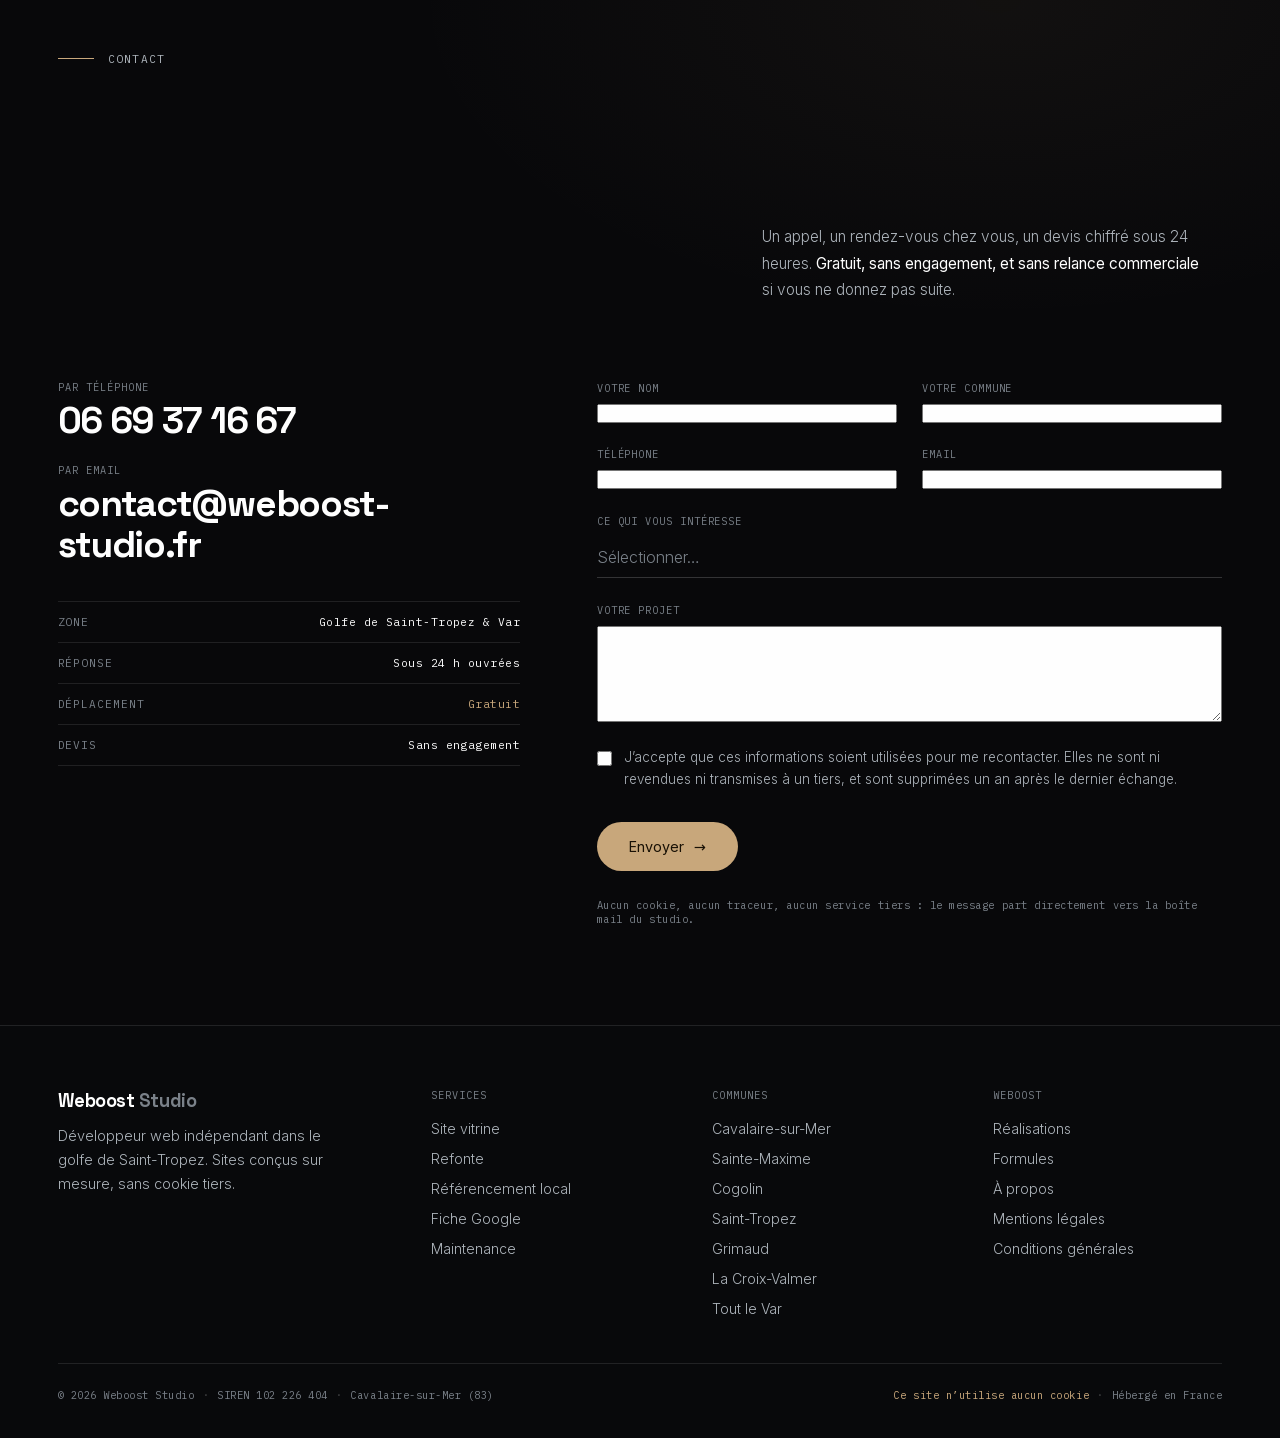
==== commit cbc59768: "Réalisations : hero de ST Prestige, hero épinglé d'AURELIS, libellé Trois corrections.  ST Prestige " ====
--- a/index.html
+++ b/index.html
@@ -1877,17 +1877,17 @@
           <span class="idx__num">01</span>
           <span class="idx__name">MDZ Piscine</span>
           <span class="idx__job">Artisan · piscines</span>
-          <span class="idx__go">Voir la démo <i aria-hidden="true">→</i></span>
+          <span class="idx__go">Voir le site <i aria-hidden="true">→</i></span>
         </button>
       </li>
       <li class="idx__row" style="--pacc:#B5544C"
           data-slug="aurelis" data-name="AURELIS" data-job="Horlogerie"
-          data-url="https://fvccrew.github.io/aurelis/" data-preview="1120x13898" data-desktop="2360x14643|2360x14642" data-mobile="780x15216|780x15216">
+          data-url="https://fvccrew.github.io/aurelis/" data-preview="1120x11658" data-desktop="2360x12283|2360x12282" data-mobile="780x12252|780x12252">
         <button class="idx__btn" type="button">
           <span class="idx__num">02</span>
           <span class="idx__name">AURELIS</span>
           <span class="idx__job">Horlogerie</span>
-          <span class="idx__go">Voir la démo <i aria-hidden="true">→</i></span>
+          <span class="idx__go">Voir le site <i aria-hidden="true">→</i></span>
         </button>
       </li>
       <li class="idx__row" style="--pacc:#C4A265"
@@ -1897,7 +1897,7 @@
           <span class="idx__num">03</span>
           <span class="idx__name">ST Prestige</span>
           <span class="idx__job">Conciergerie de luxe</span>
-          <span class="idx__go">Voir la démo <i aria-hidden="true">→</i></span>
+          <span class="idx__go">Voir le site <i aria-hidden="true">→</i></span>
         </button>
       </li>
       <li class="idx__row" style="--pacc:#C63B2F"
@@ -1907,7 +1907,7 @@
           <span class="idx__num">04</span>
           <span class="idx__name">Da Enzo</span>
           <span class="idx__job">Restaurant</span>
-          <span class="idx__go">Voir la démo <i aria-hidden="true">→</i></span>
+          <span class="idx__go">Voir le site <i aria-hidden="true">→</i></span>
         </button>
       </li>
       </ol>
@@ -1928,7 +1928,7 @@
         </div>
         <div class="plate__sheet">
           <img data-src="assets/img/demo-aurelis-preview.webp" alt="Le site AURELIS, capture de la page entière"
-               width="1120" height="13898" loading="lazy" decoding="async">
+               width="1120" height="11658" loading="lazy" decoding="async">
         </div>
         <div class="plate__sheet">
           <img data-src="assets/img/demo-st-prestige-preview.webp" alt="Le site ST Prestige, capture de la page entière"
@@ -1958,7 +1958,7 @@
           <ul class="plate__tags"><li>Carte</li><li>Itinéraire</li><li>Horaires</li></ul>
         </div>
       </div>
-      <p class="plate__hint"><span class="hint-hover">Survolez une ligne pour l’aperçu · cliquez pour la démo</span><span class="hint-tap">Touchez une ligne pour ouvrir la démo</span></p>
+      <p class="plate__hint"><span class="hint-hover">Survolez une ligne pour l’aperçu · cliquez pour voir le site</span><span class="hint-tap">Touchez une ligne pour voir le site</span></p>
     </div>
   </div>
 
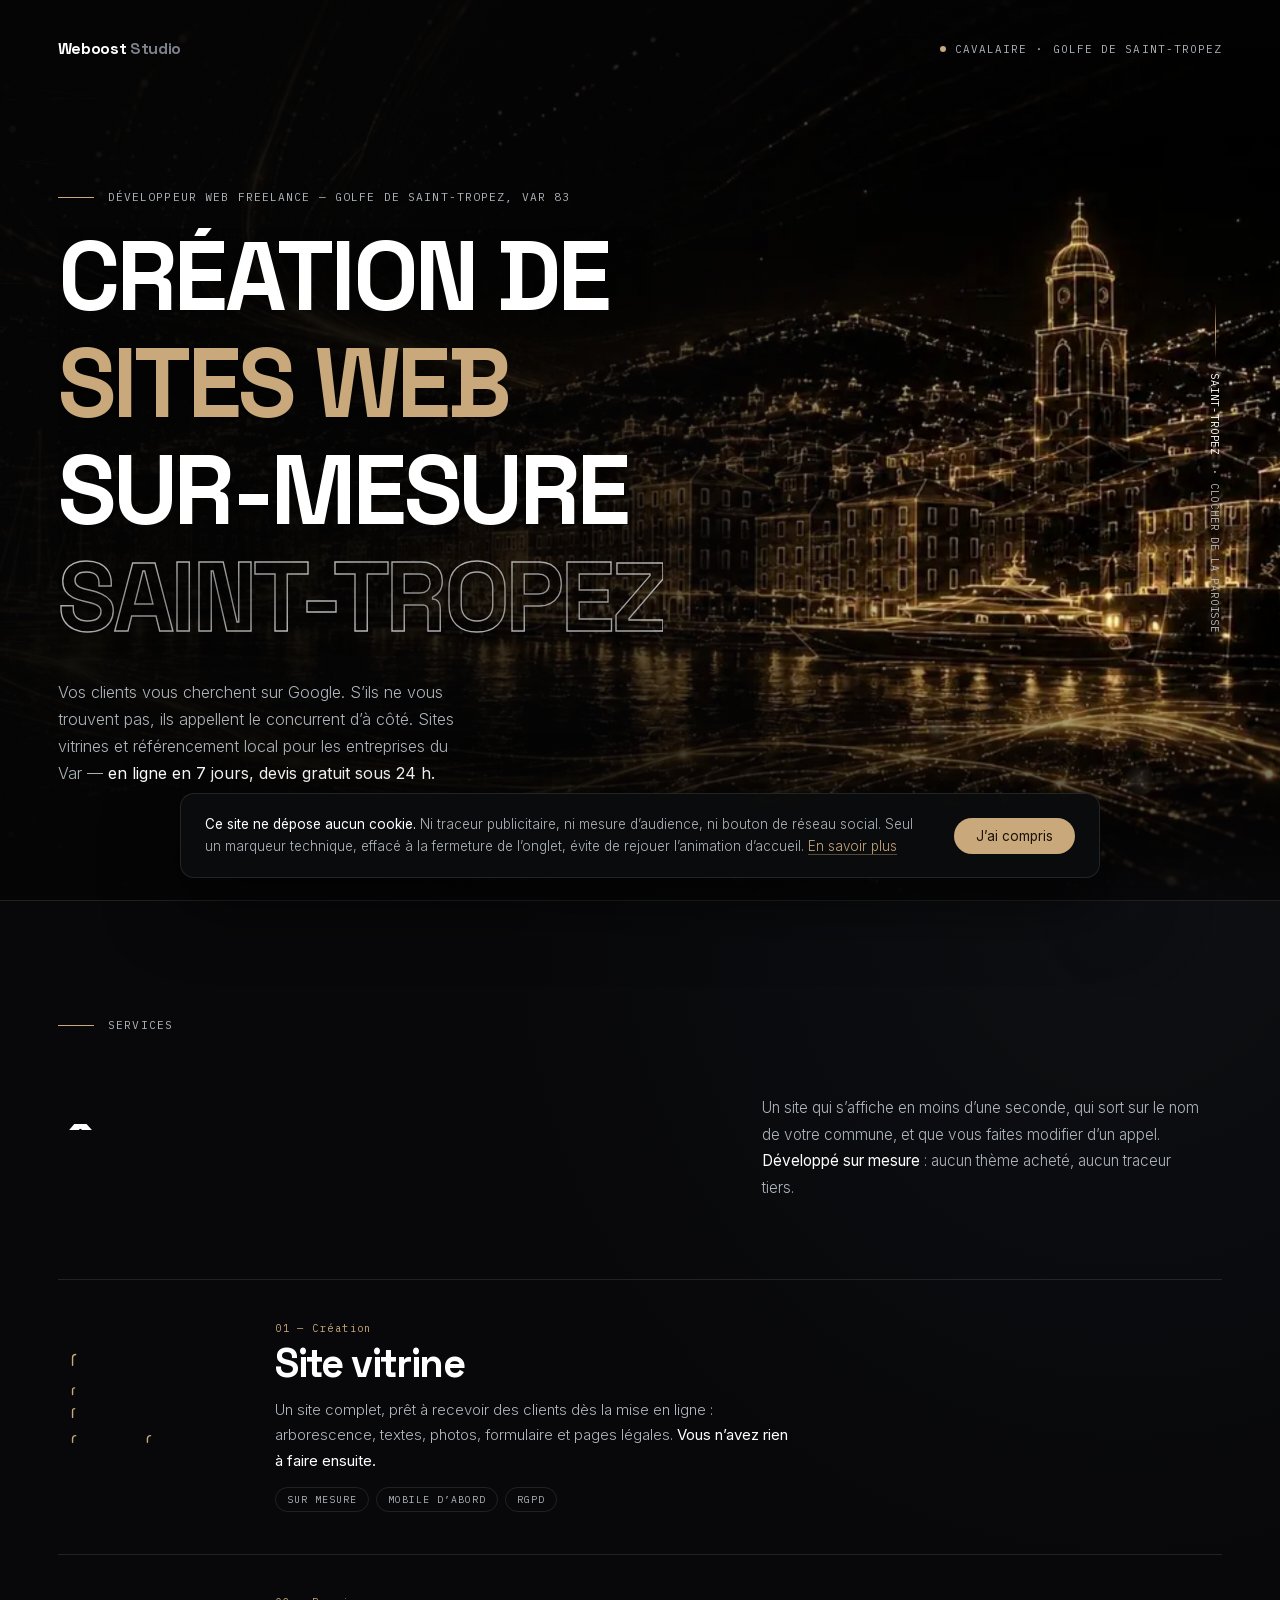
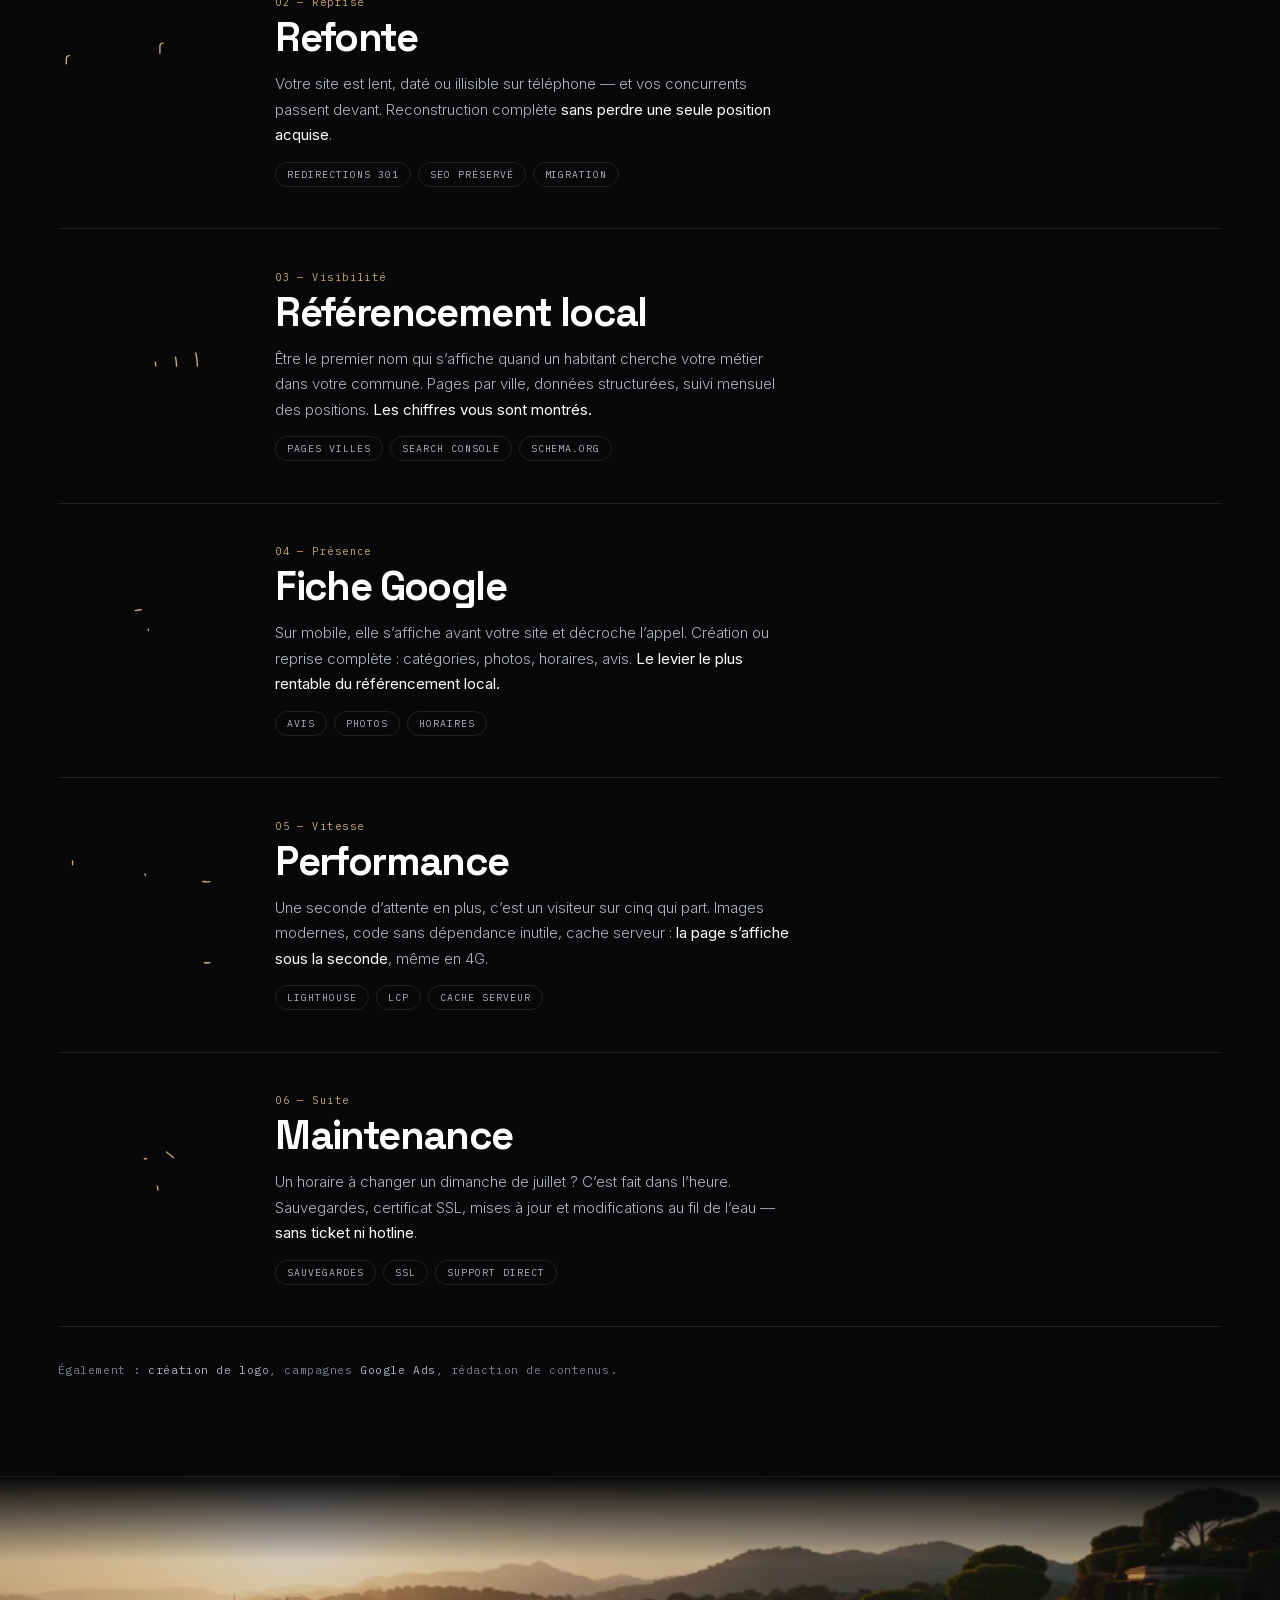
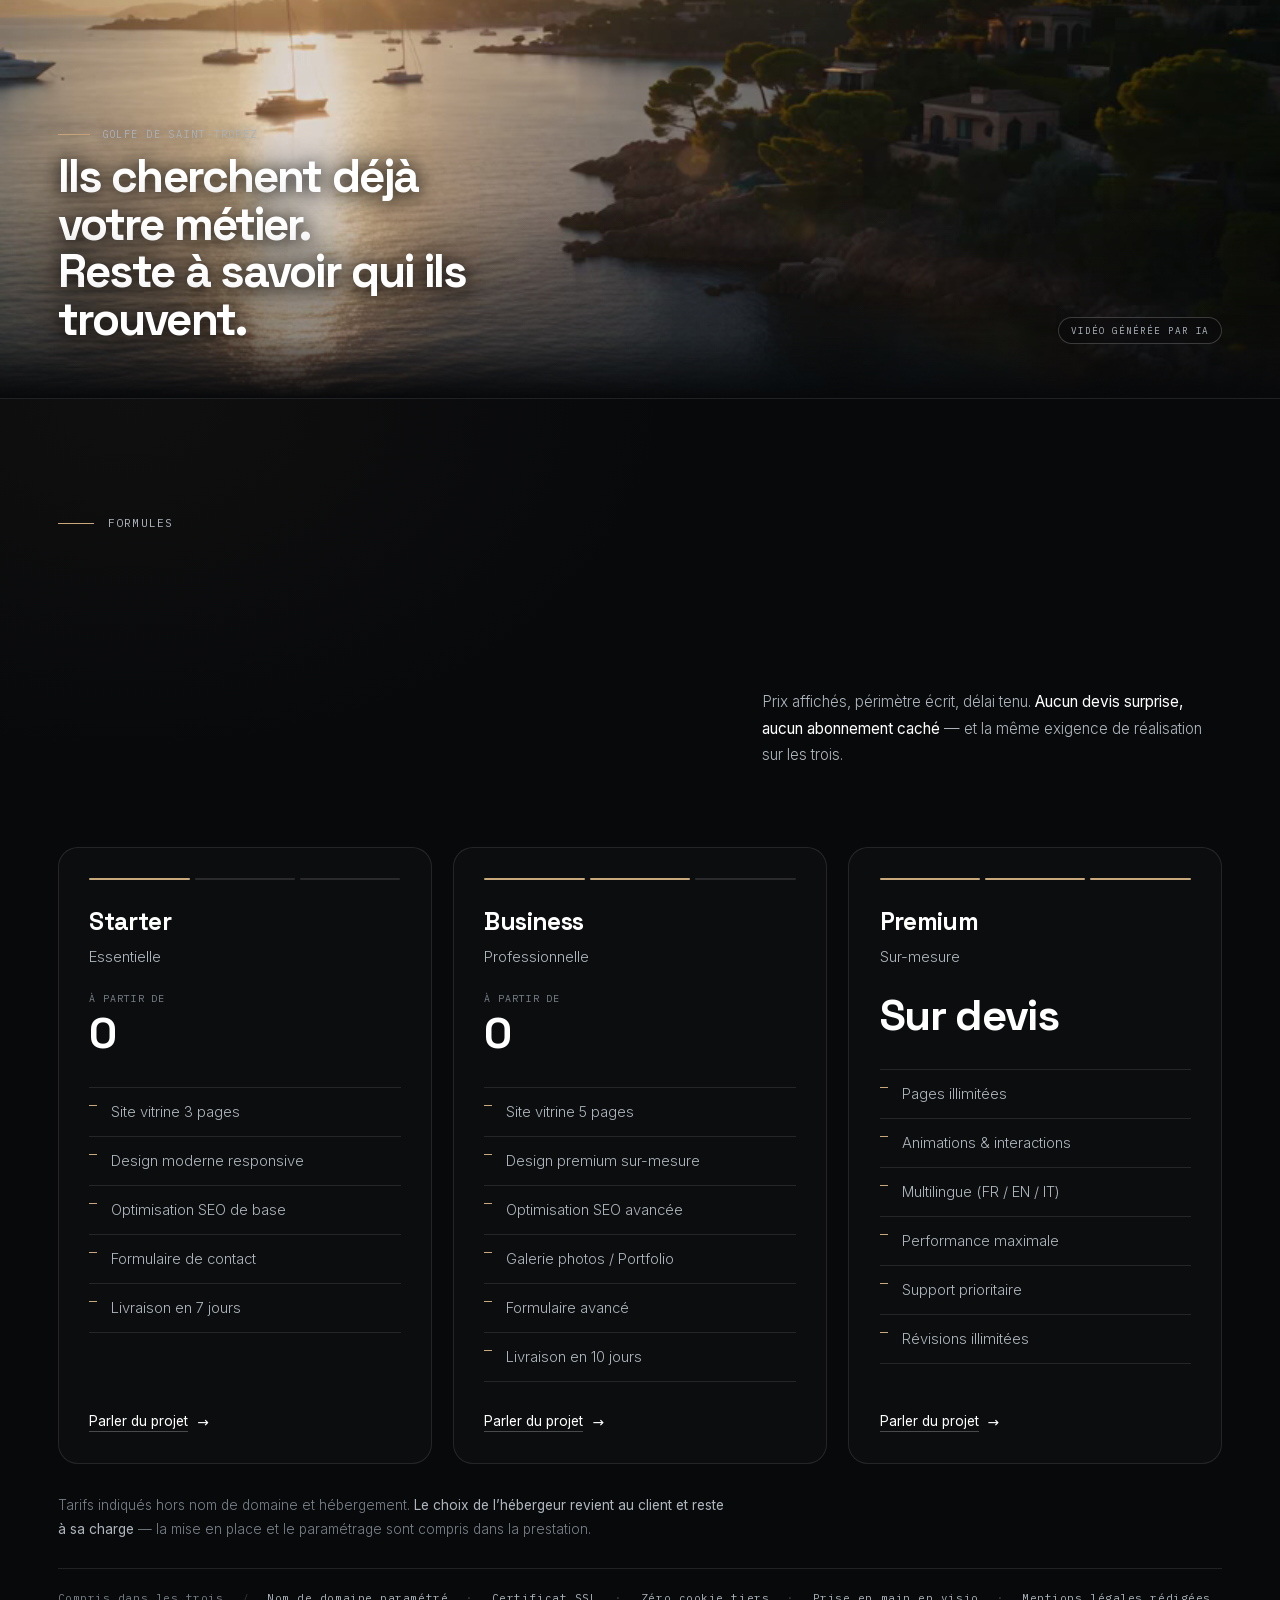
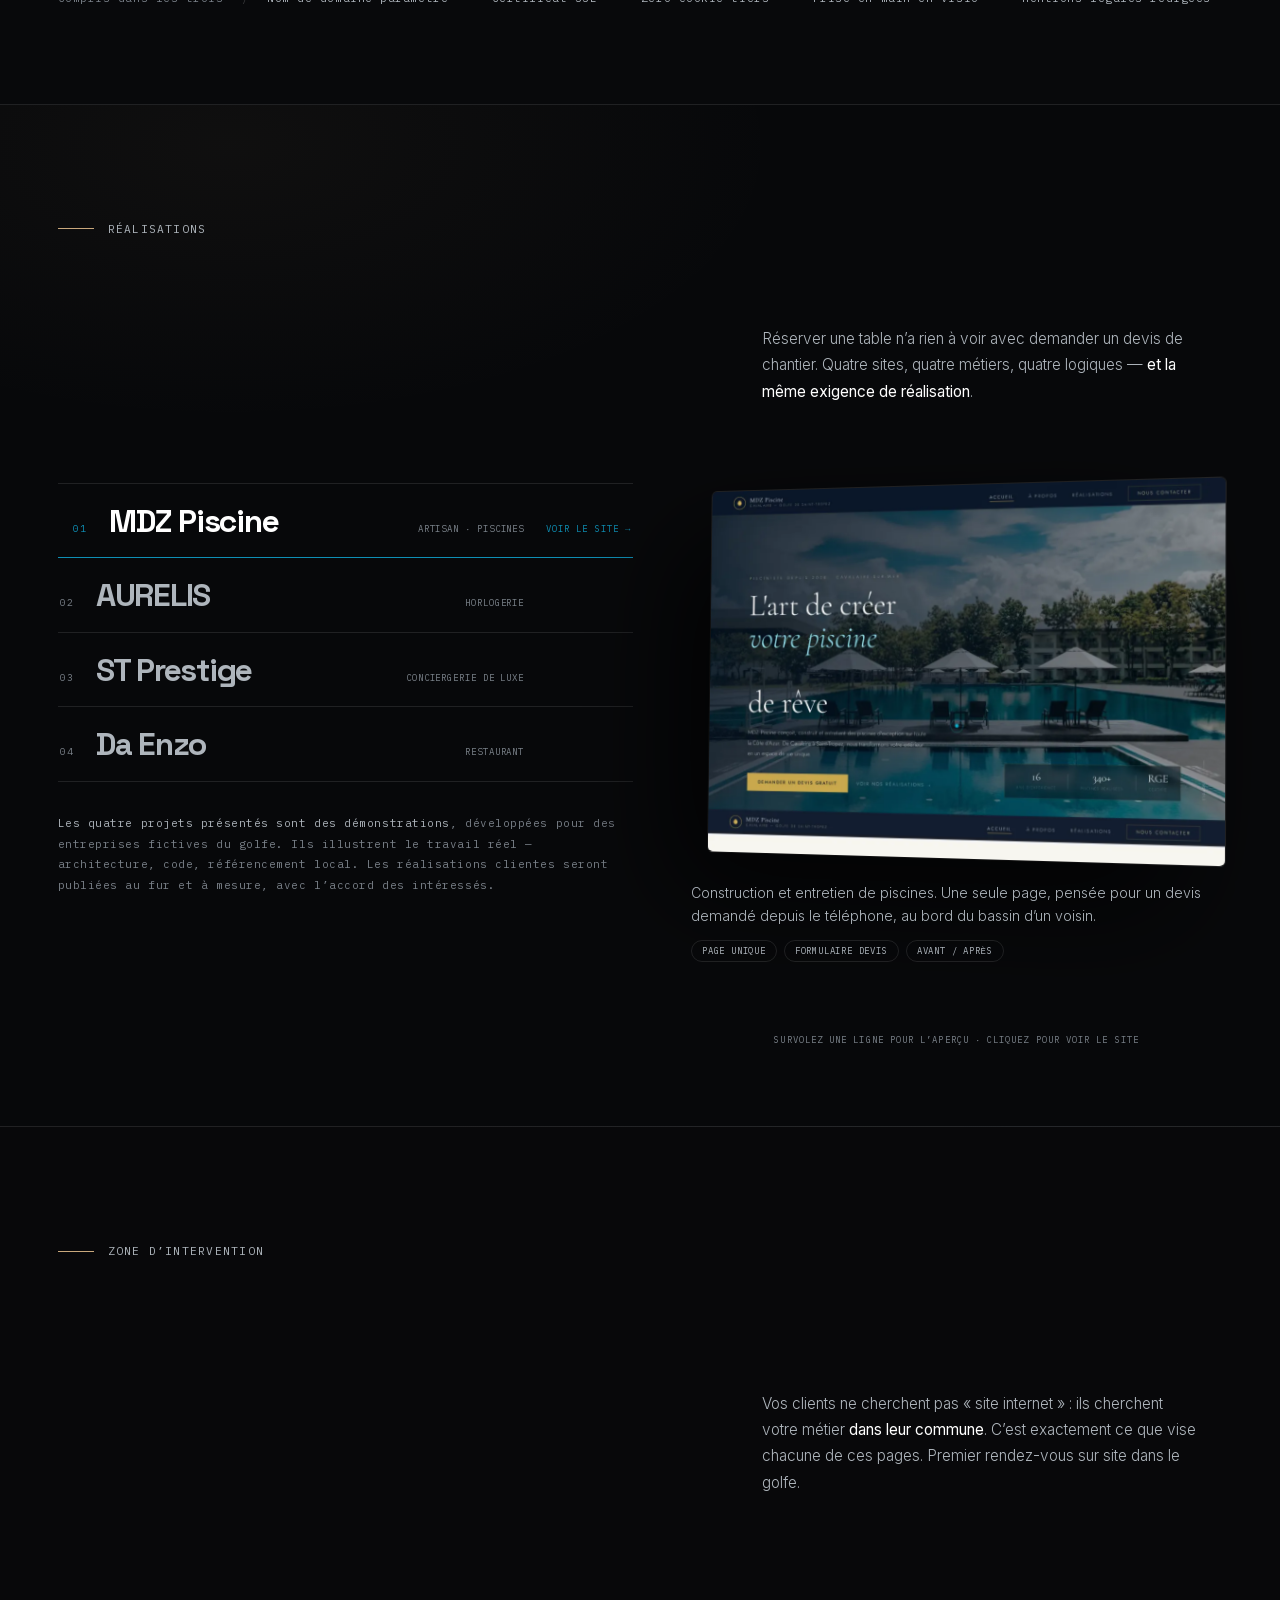
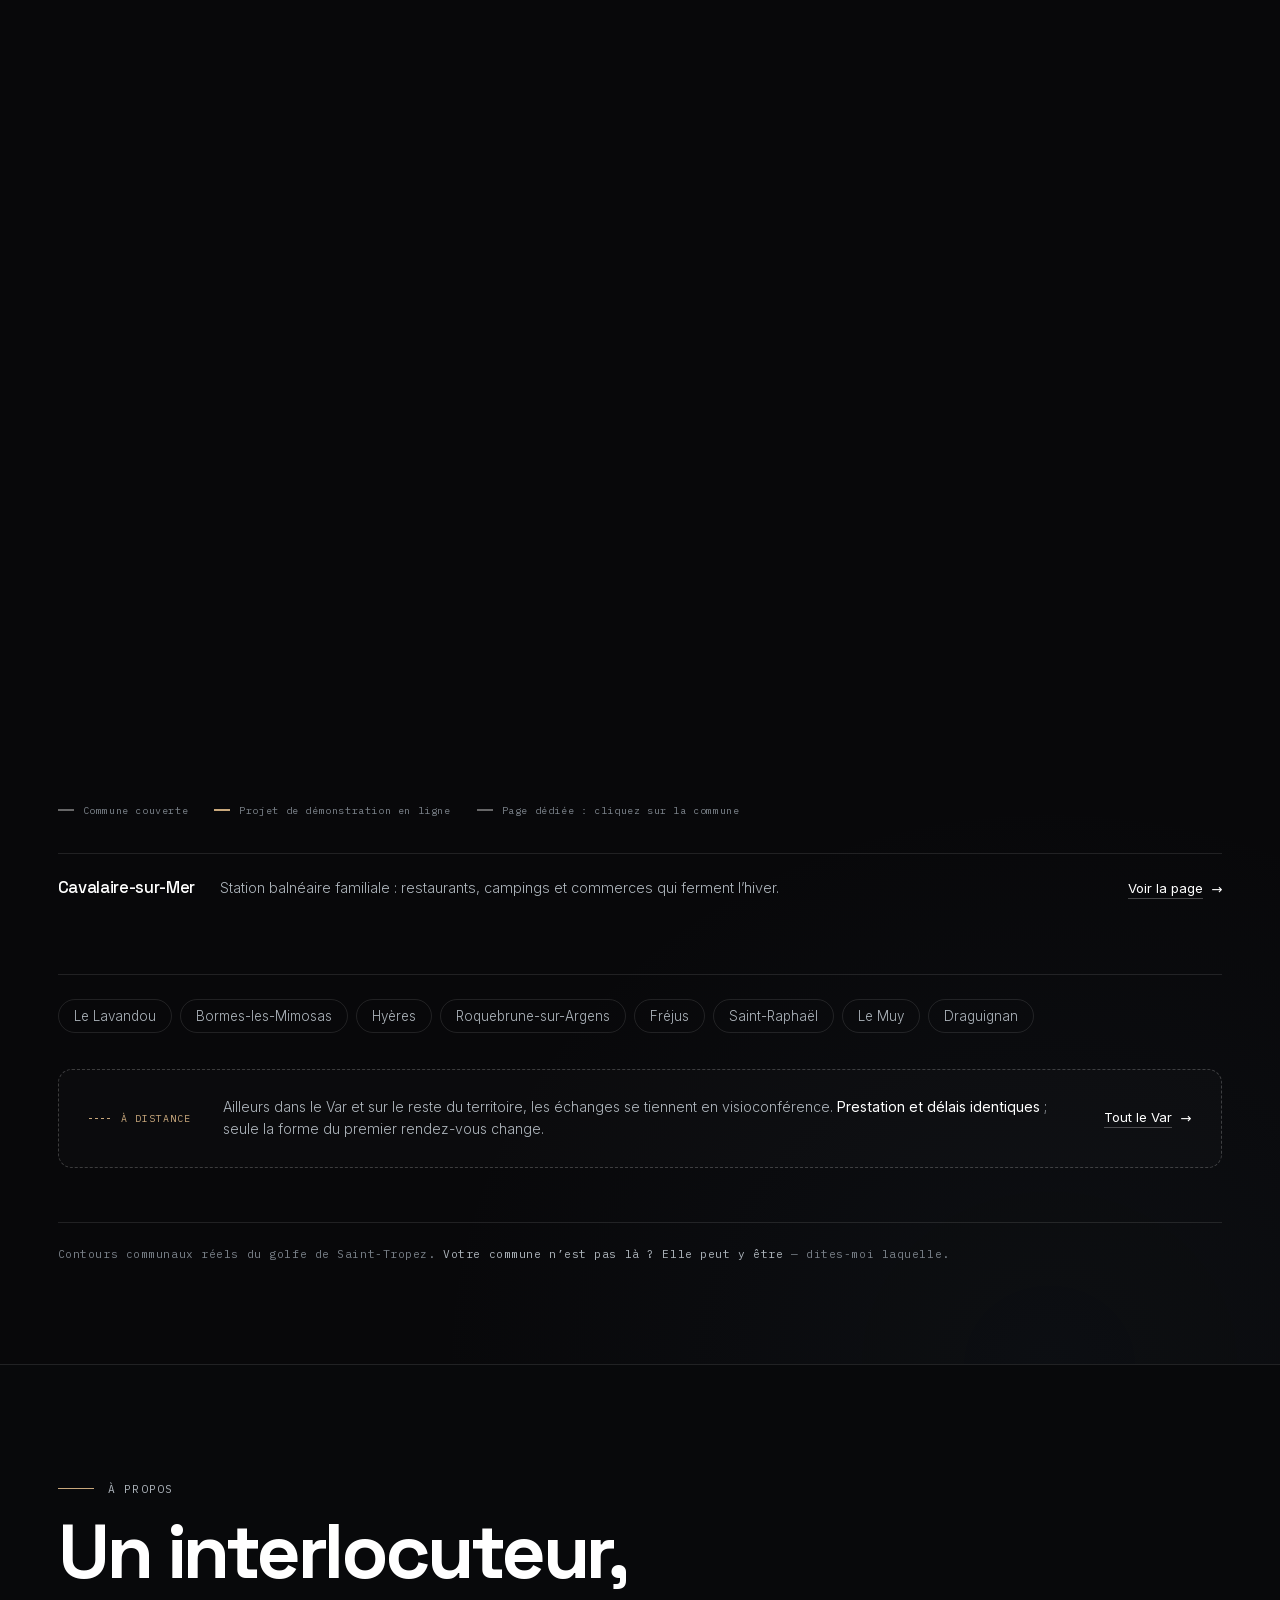
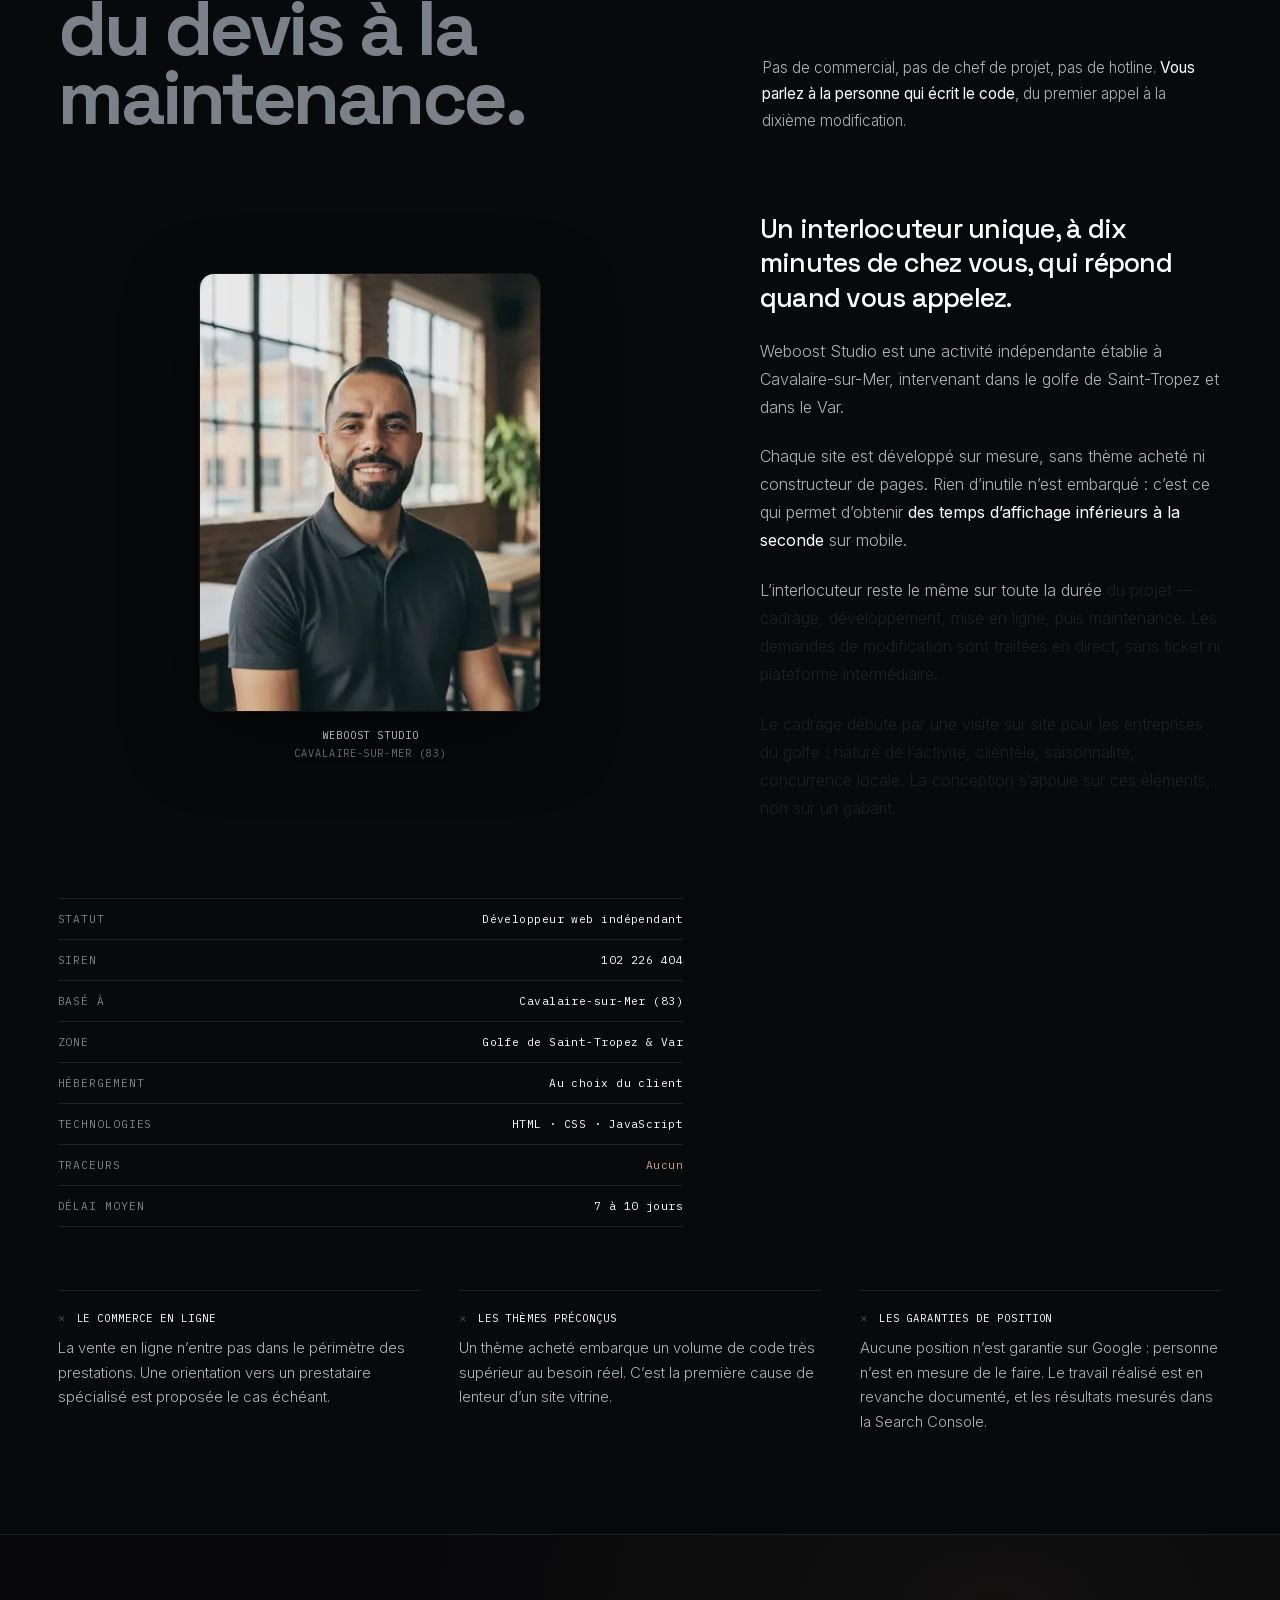
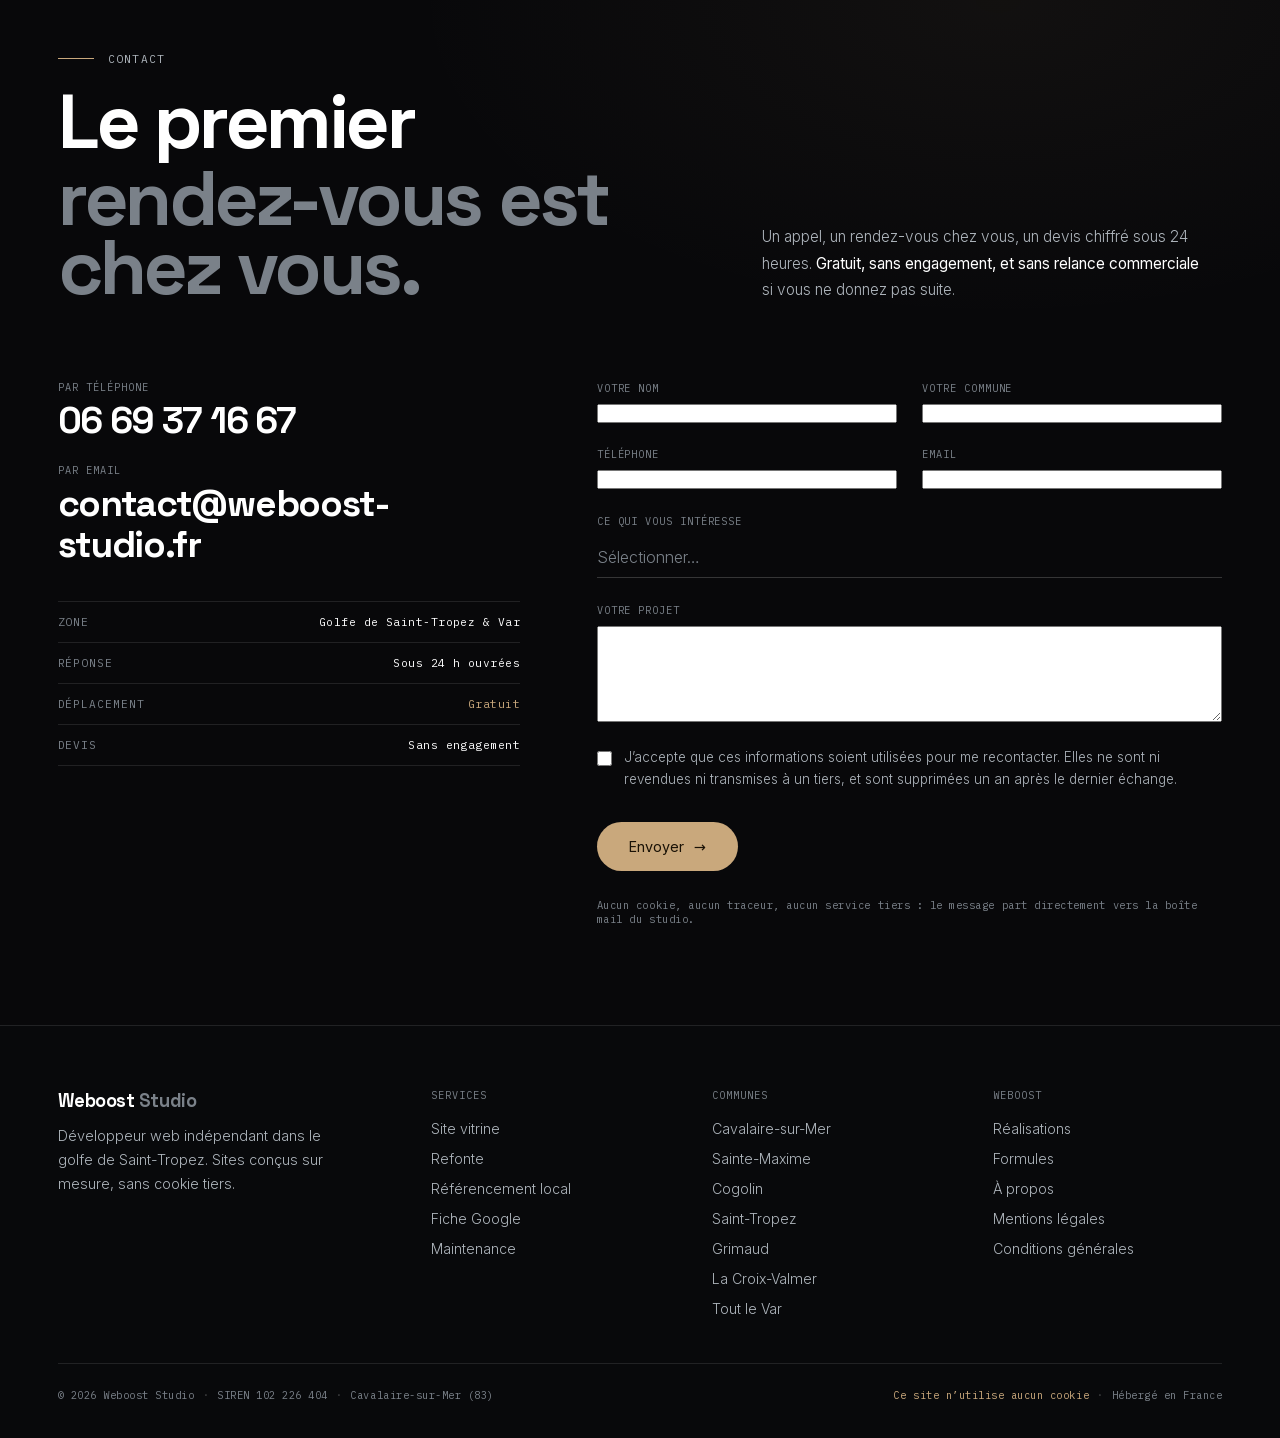
==== commit f5f5bc71: "Réalisations : captures fidèles des quatre sites Toutes les captures passent désormais par l'assembl" ====
--- a/index.html
+++ b/index.html
@@ -1882,7 +1882,7 @@
       </li>
       <li class="idx__row" style="--pacc:#B5544C"
           data-slug="aurelis" data-name="AURELIS" data-job="Horlogerie"
-          data-url="https://fvccrew.github.io/aurelis/" data-preview="1120x11658" data-desktop="2360x12283|2360x12282" data-mobile="780x12252|780x12252">
+          data-url="https://fvccrew.github.io/aurelis/" data-preview="1120x9208" data-desktop="2360x9702|2360x9701" data-mobile="780x9522|780x9522">
         <button class="idx__btn" type="button">
           <span class="idx__num">02</span>
           <span class="idx__name">AURELIS</span>
@@ -1928,7 +1928,7 @@
         </div>
         <div class="plate__sheet">
           <img data-src="assets/img/demo-aurelis-preview.webp" alt="Le site AURELIS, capture de la page entière"
-               width="1120" height="11658" loading="lazy" decoding="async">
+               width="1120" height="9208" loading="lazy" decoding="async">
         </div>
         <div class="plate__sheet">
           <img data-src="assets/img/demo-st-prestige-preview.webp" alt="Le site ST Prestige, capture de la page entière"
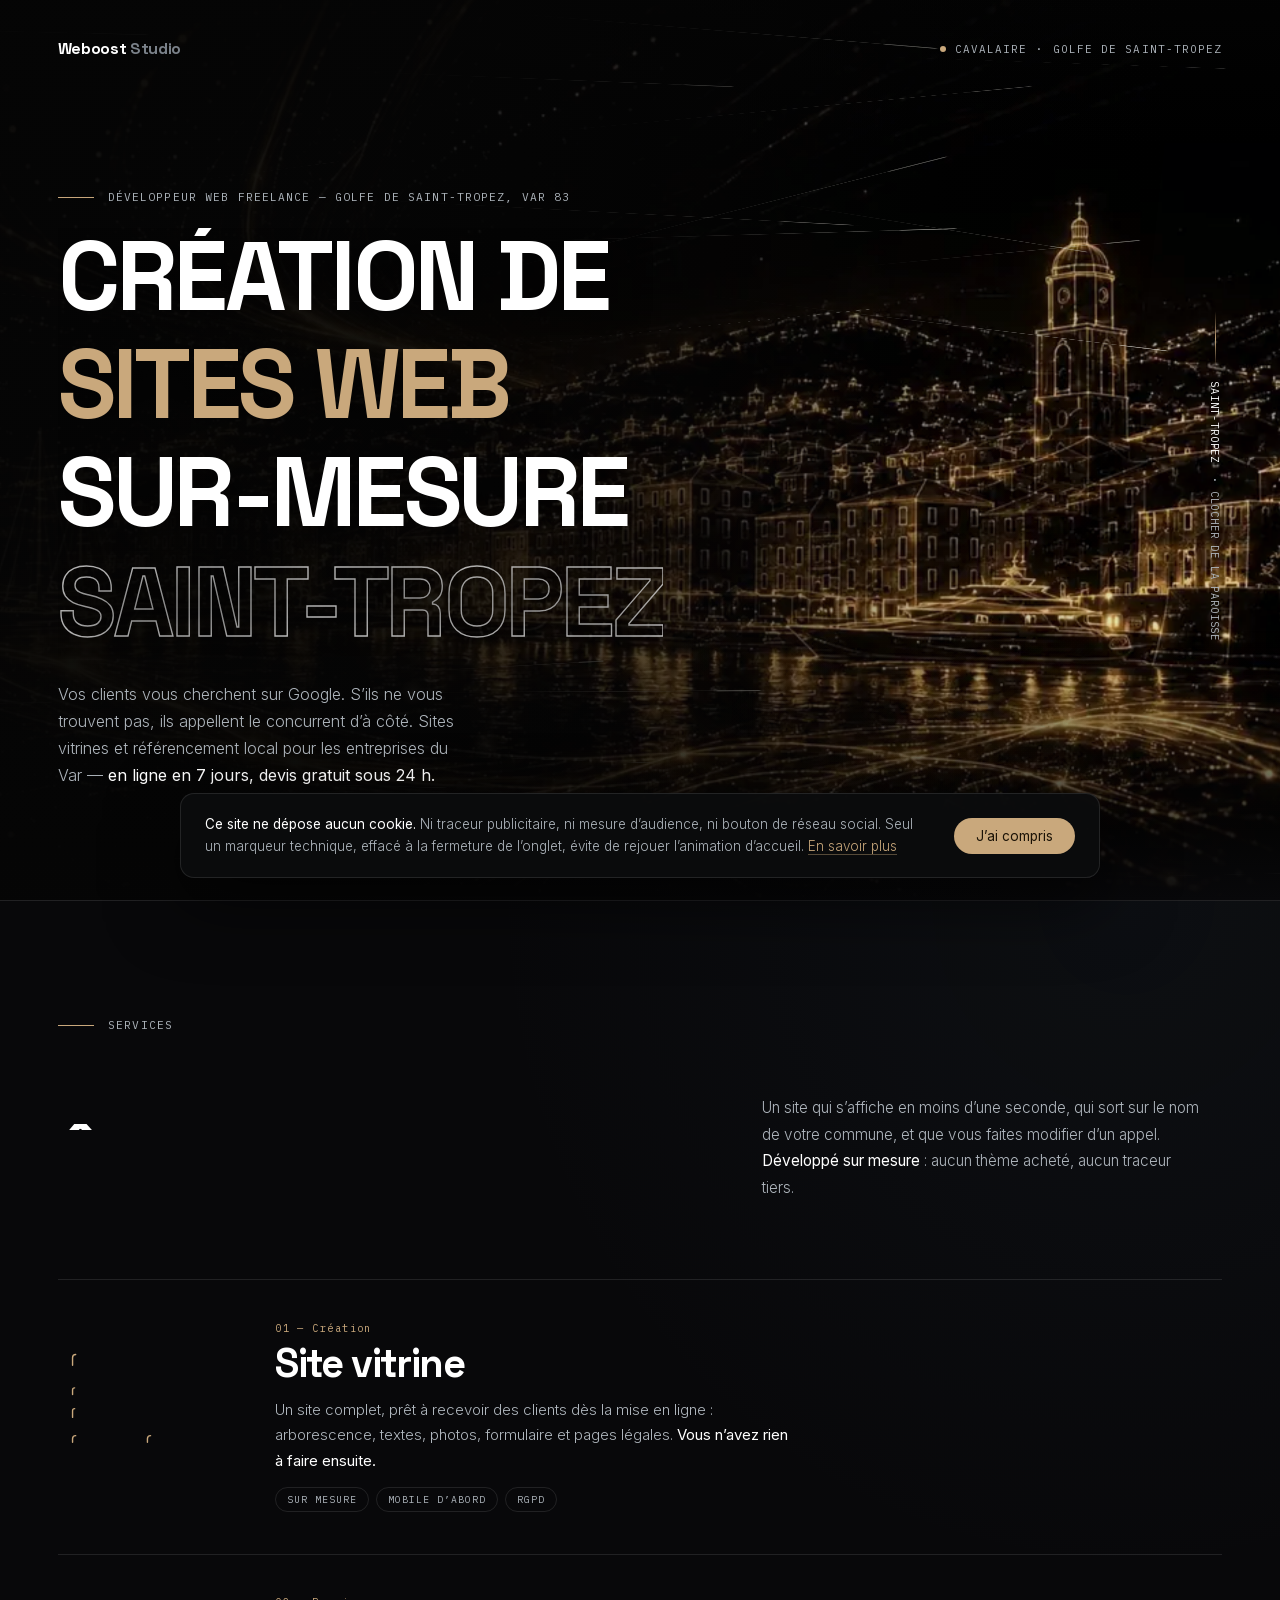
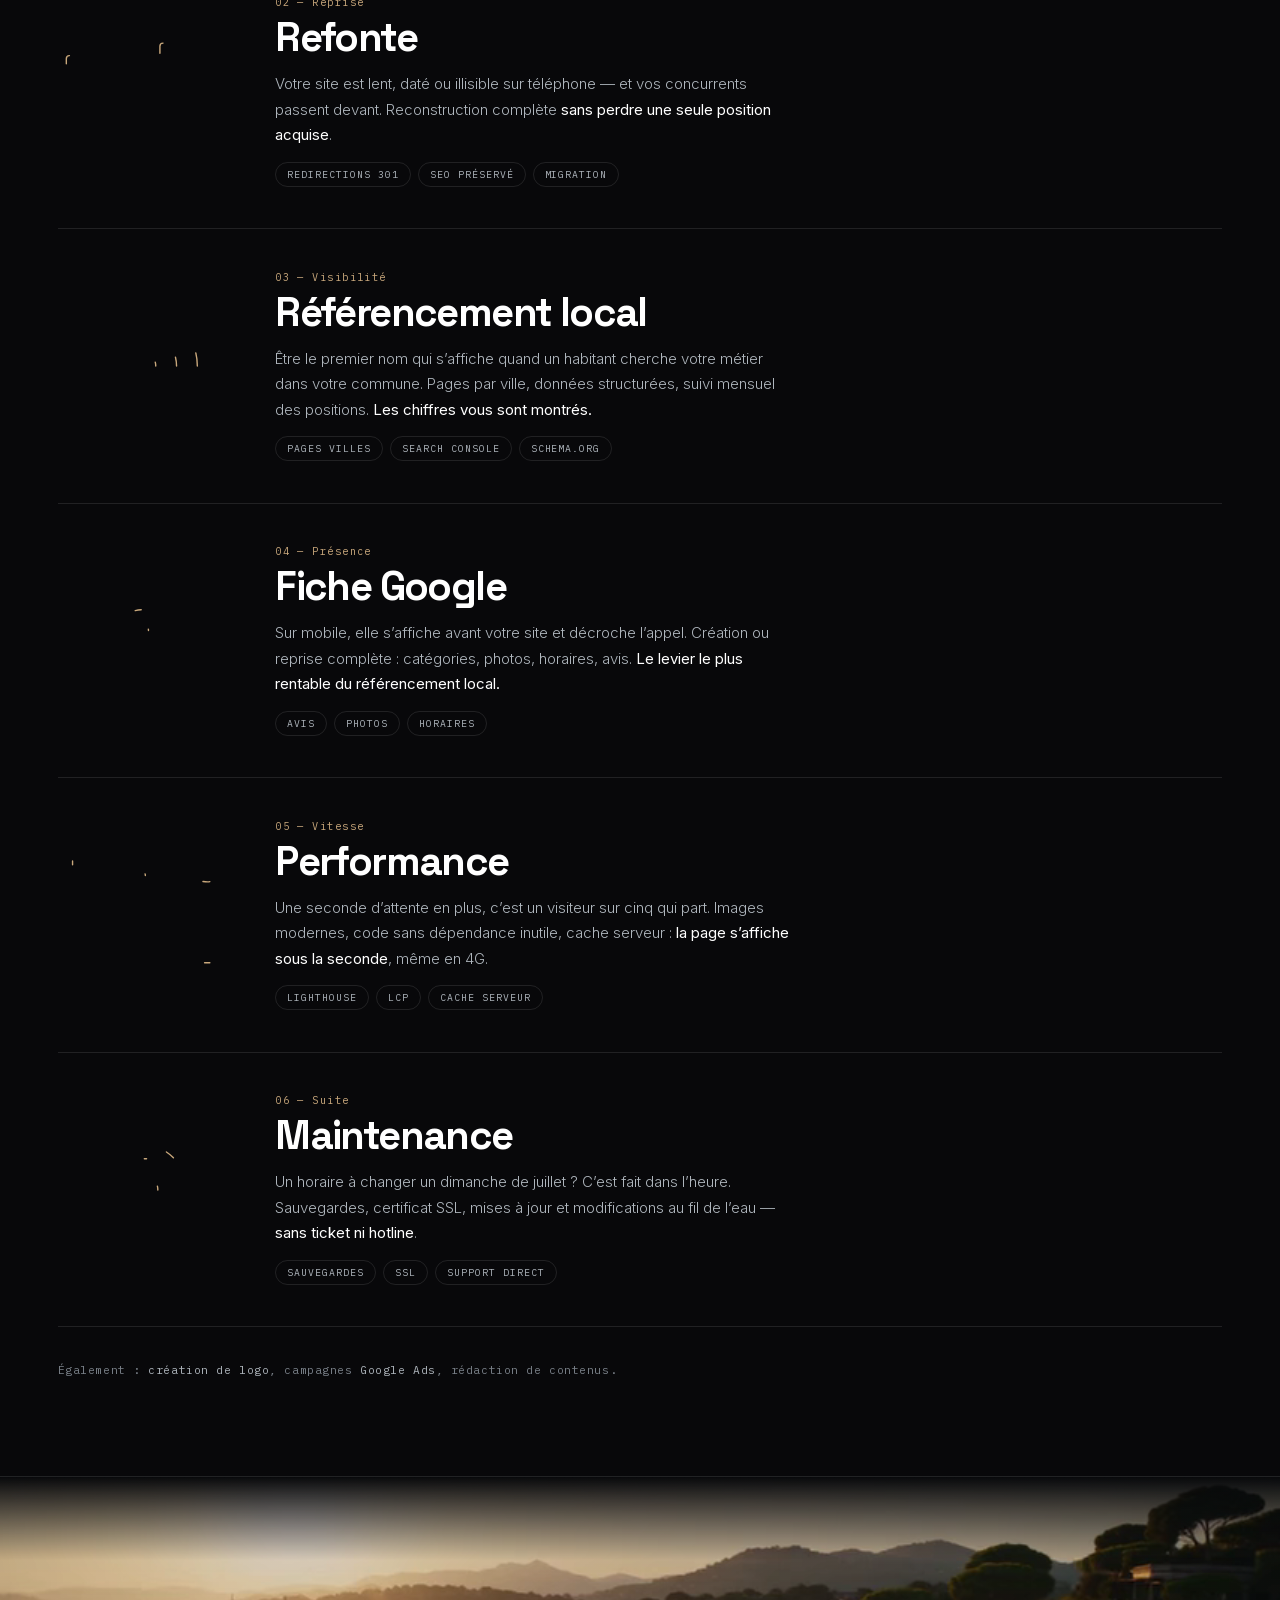
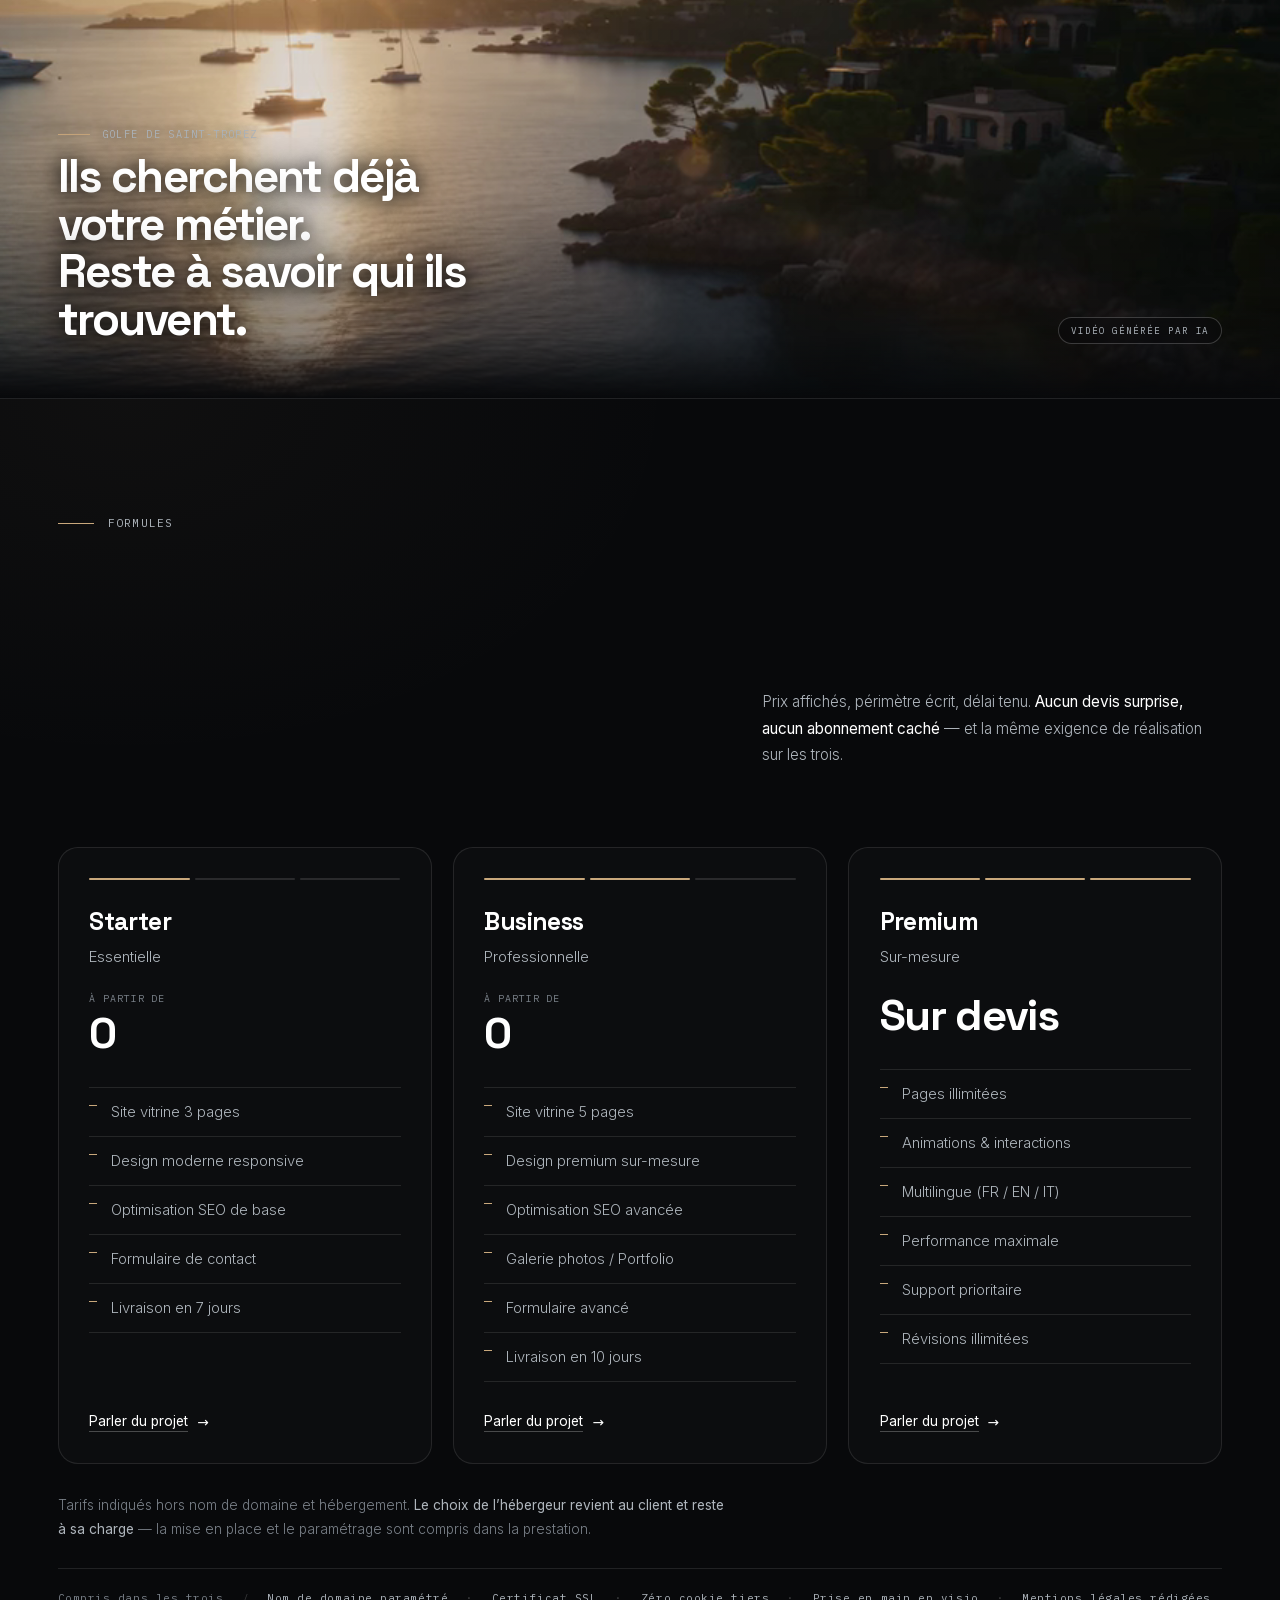
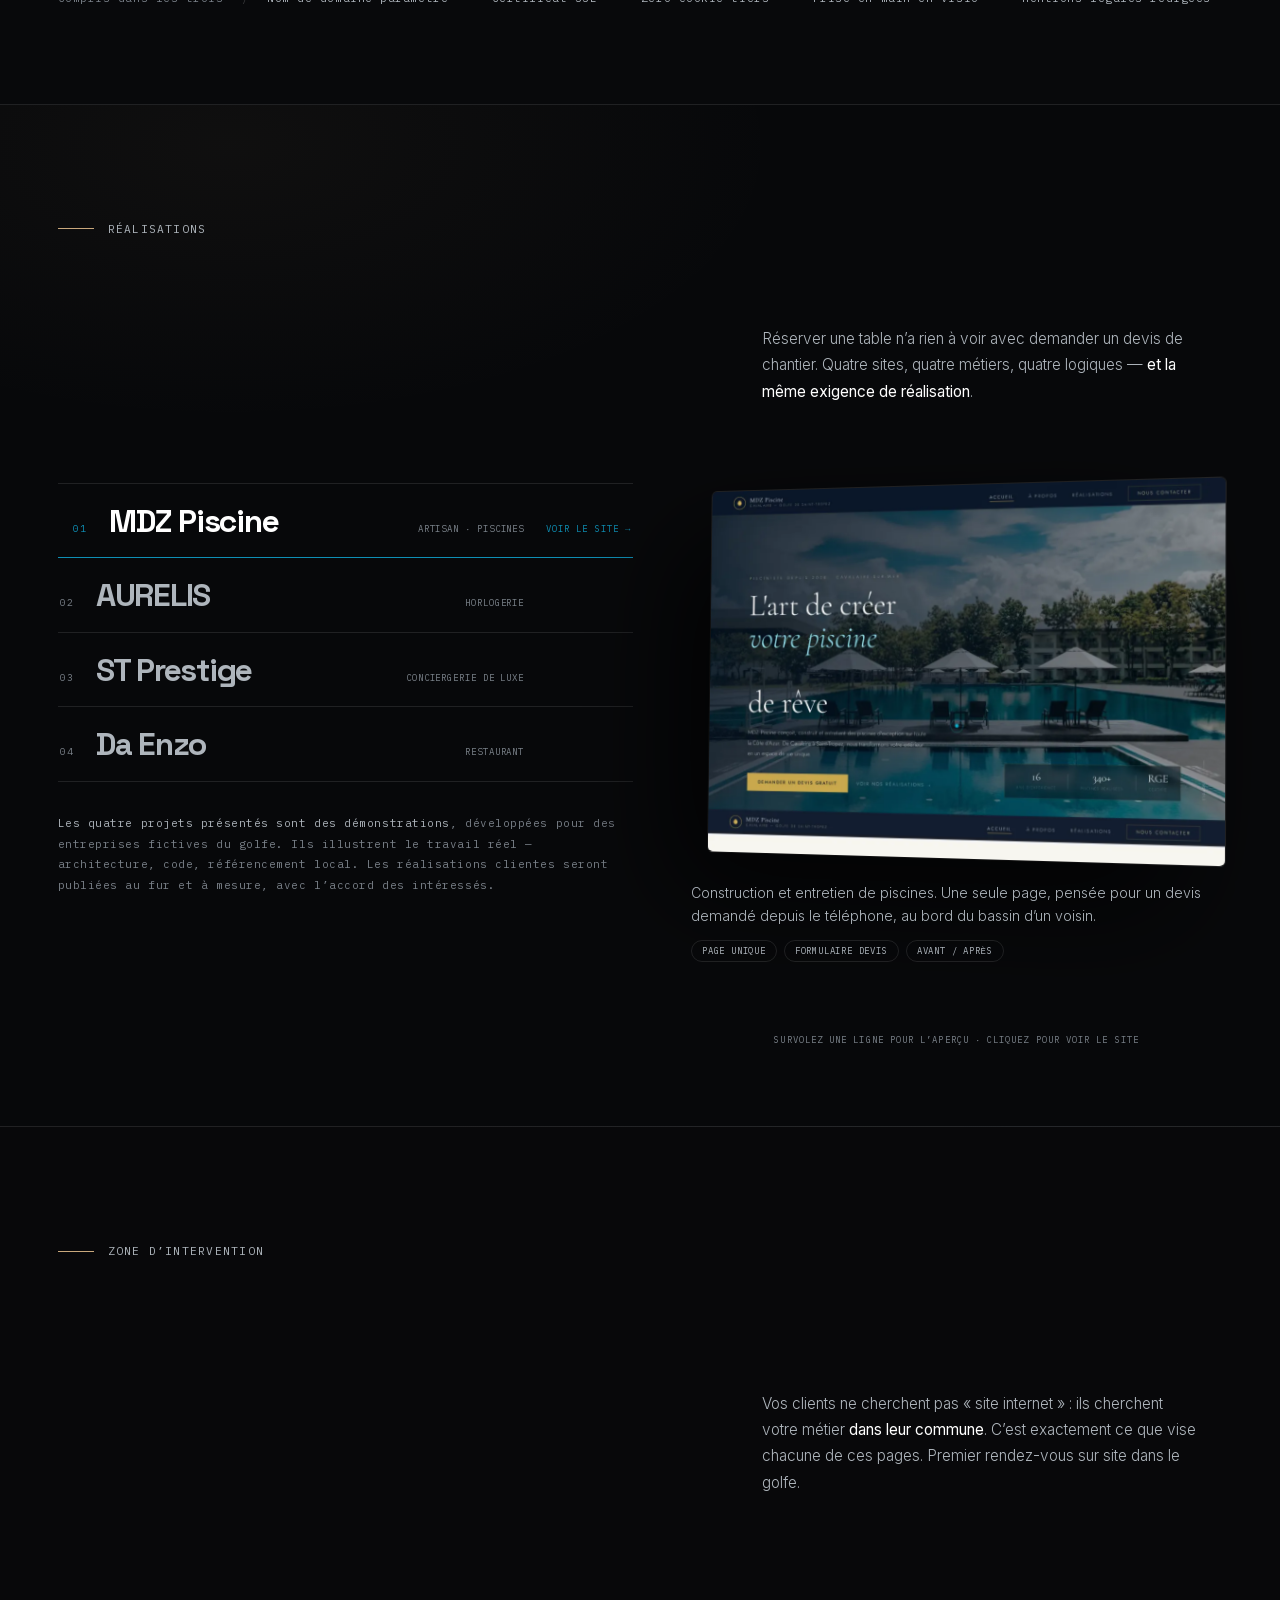
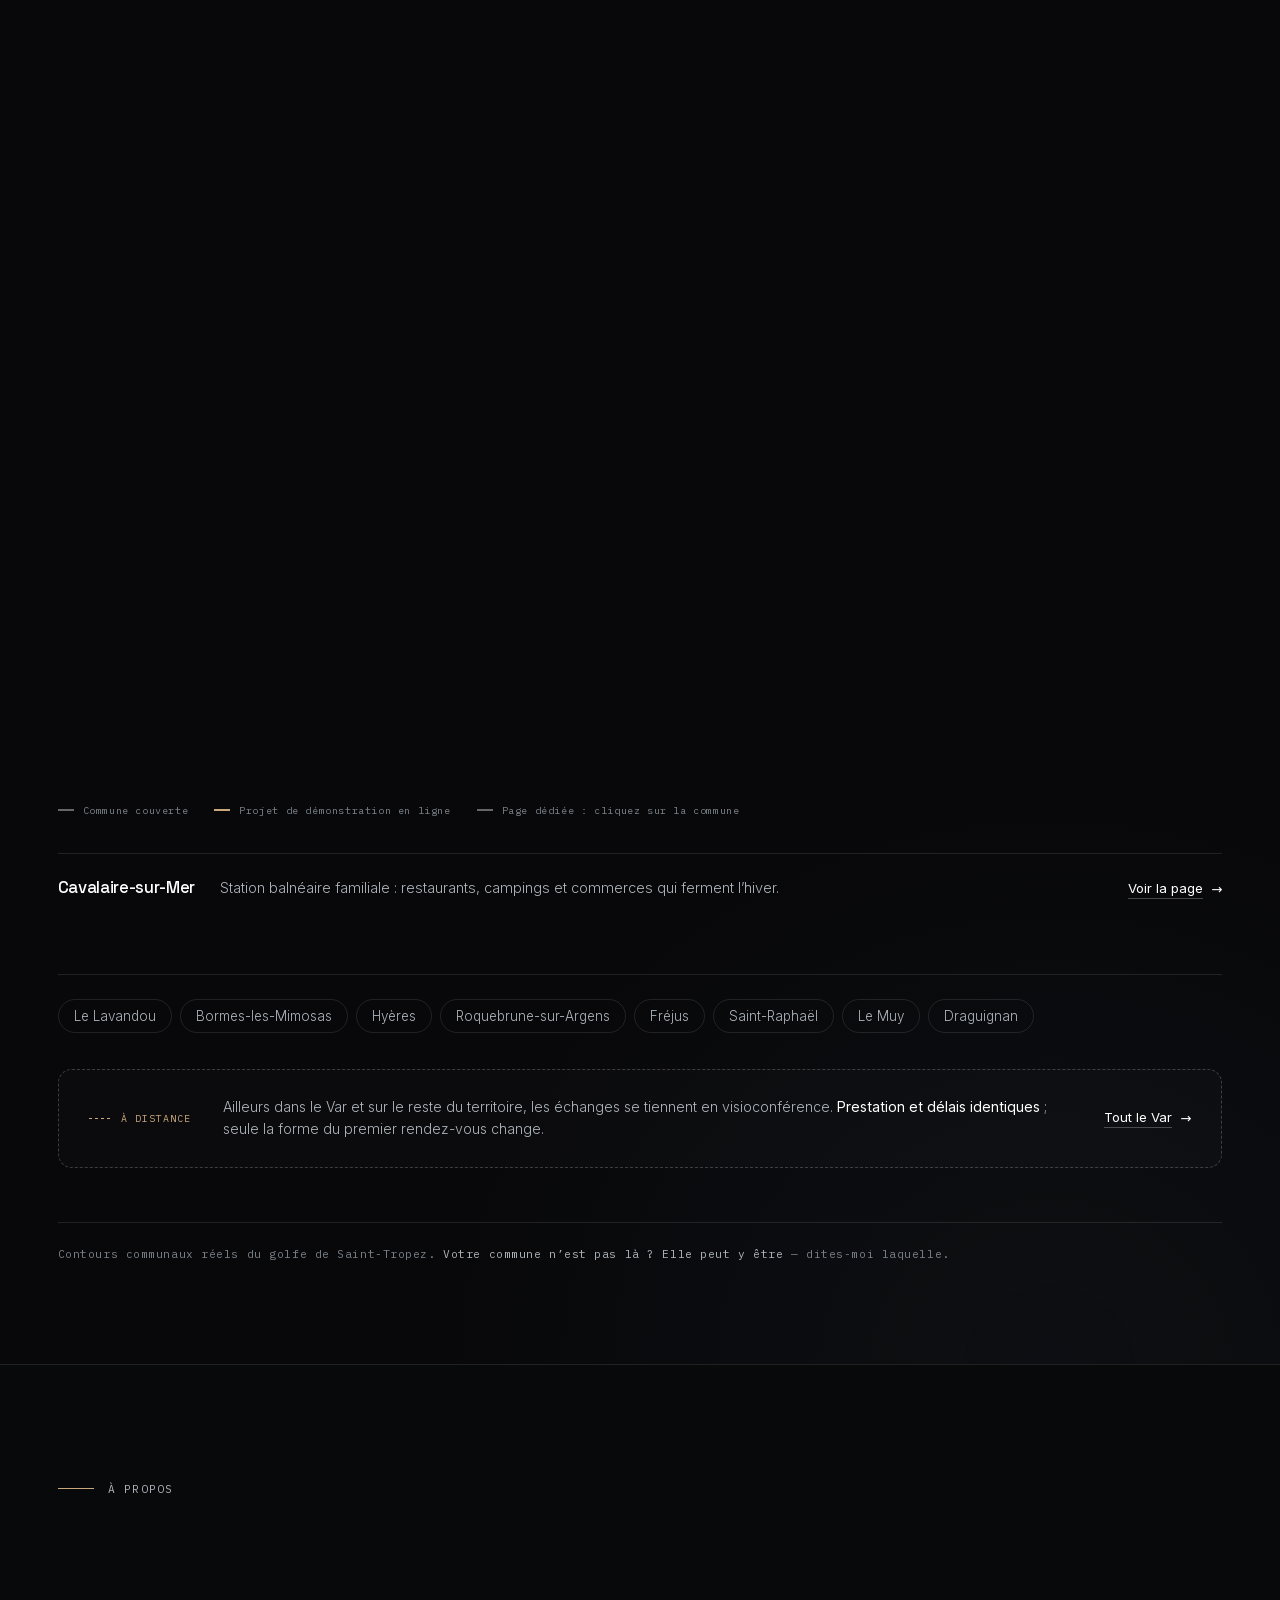
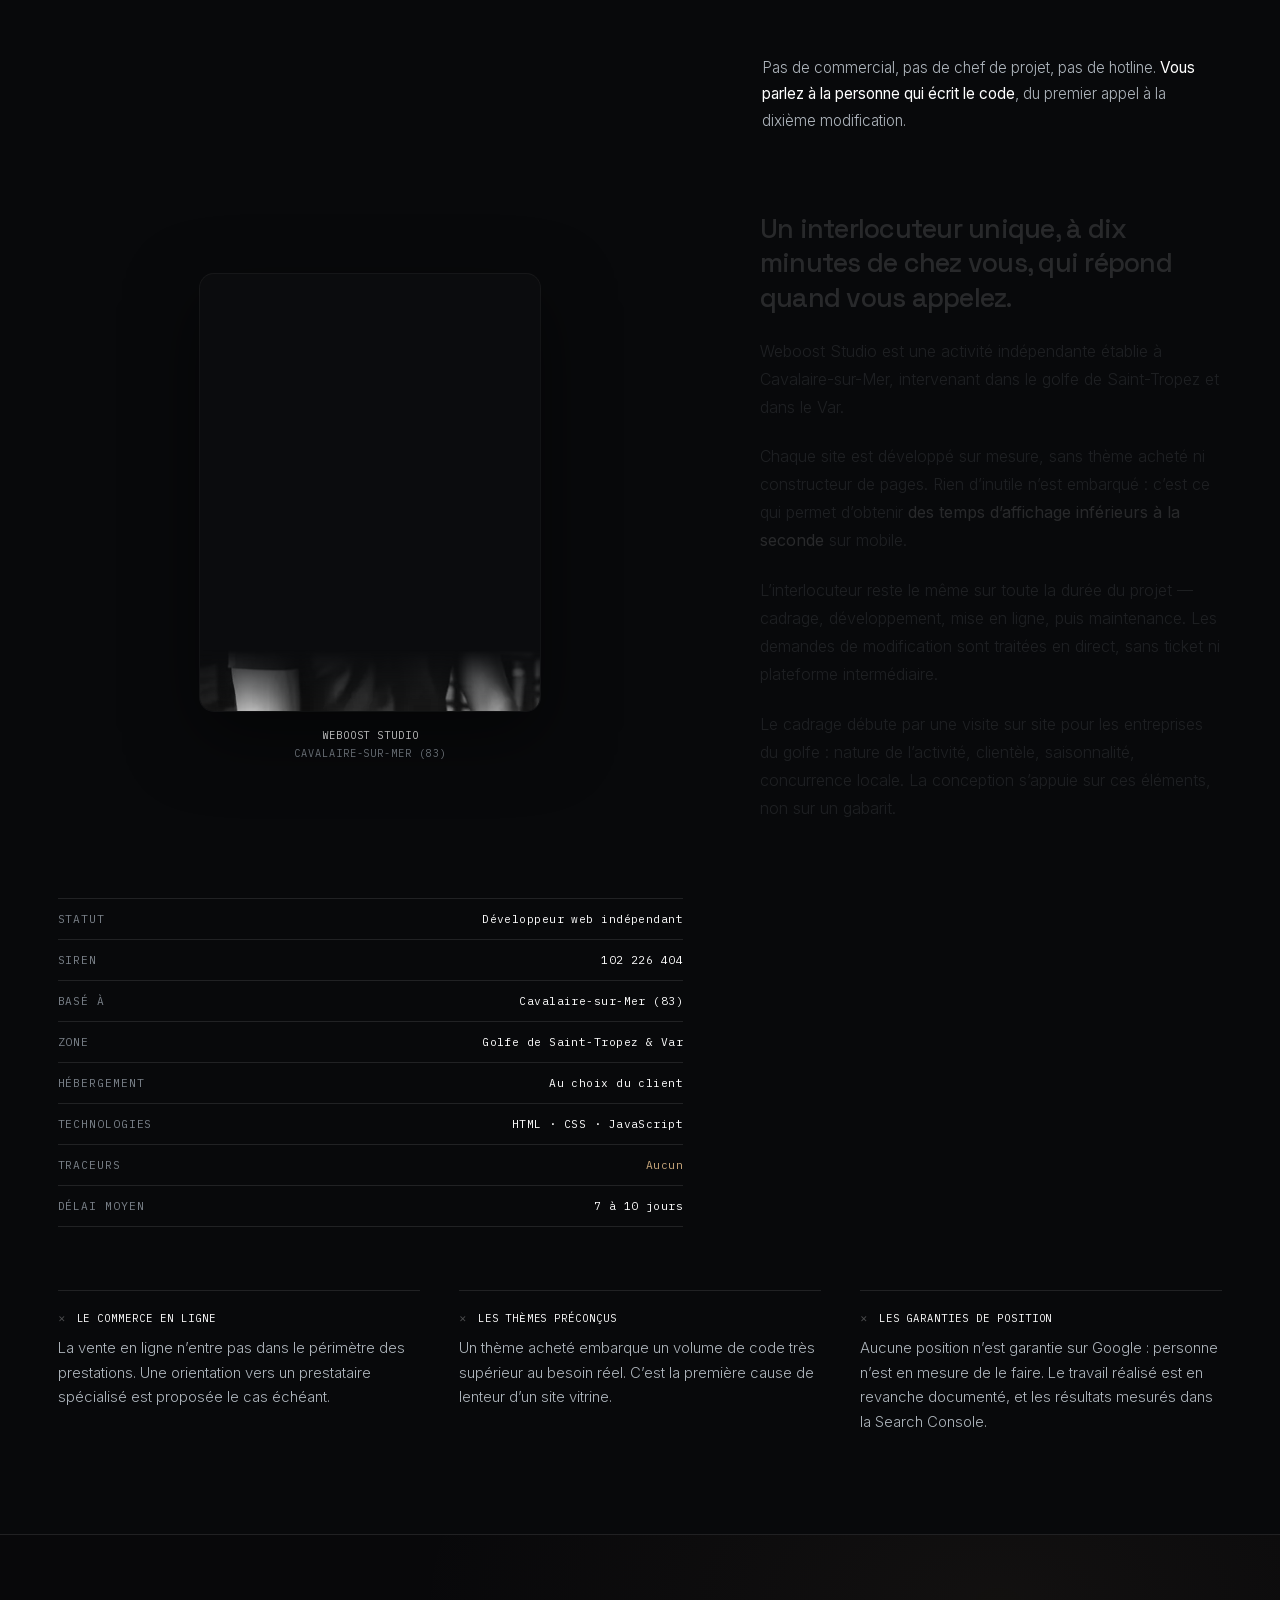
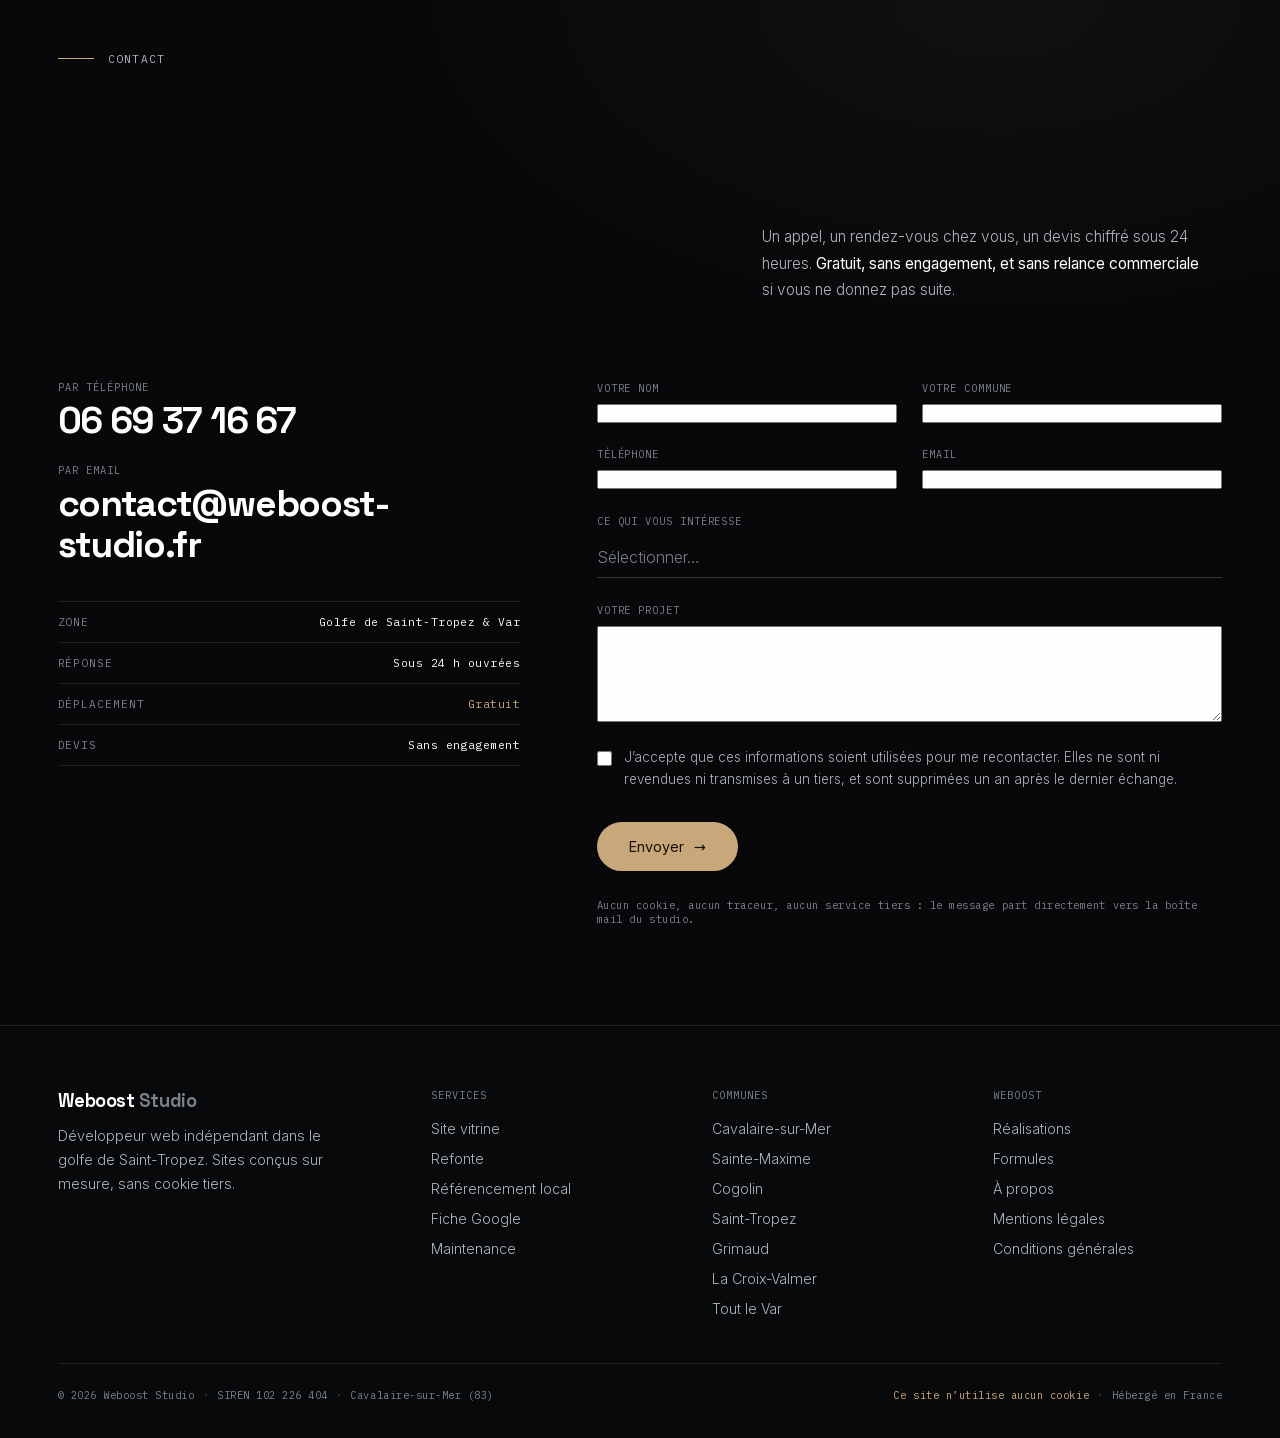
==== commit e70c620c: "Réalisations : la ligne mène au site, la démo disparaît Chaque ligne du sommaire devient un vrai lie" ====
--- a/index.html
+++ b/index.html
@@ -1012,8 +1012,8 @@
   display:grid; grid-template-columns:auto minmax(0,1fr) auto auto;
   align-items:baseline; gap:clamp(11px,1.7vw,22px); width:100%;
   padding:clamp(15px,2.3vh,26px) 2px;
-  background:none; border:0; border-bottom:1px solid var(--line);
-  color:inherit; font:inherit; text-align:left; cursor:pointer;
+  border-bottom:1px solid var(--line);
+  color:inherit; text-decoration:none; text-align:left; cursor:pointer;
   transition:padding-left .45s var(--ease-cine), border-color .45s var(--ease-cine);
 }
 .idx__row.is-on .idx__btn{ padding-left:clamp(8px,1.2vw,18px); border-bottom-color:var(--pacc); }
@@ -1040,6 +1040,9 @@
   transition:opacity .4s var(--ease-cine), transform .5s var(--ease-cine);
 }
 .idx__row.is-on .idx__go{ opacity:1; transform:none; }
+.idx__go i{ display:inline-block; transition:transform .5s var(--ease-cine); }
+.idx__btn:hover .idx__go i,
+.idx__btn:focus-visible .idx__go i{ transform:translateX(4px); }
 
 /* ── La planche d'aperçu ── */
 .works__plate{ min-width:0; }
@@ -1123,87 +1126,13 @@
 }
 .works-note b{ color:var(--grey-2); font-weight:400; }
 
-/* ═══════════════ LA DÉMO, EN PLEIN ÉCRAN ET À LA DEMANDE ═══════════════
-   Scroll natif : on parcourt la page comme n'importe quel site, sans geste
-   détourné. Échap ou clic hors du cadre pour sortir. */
-.demo{
-  position:fixed; inset:0; z-index:60; display:flex; flex-direction:column;
-  background:#050506; opacity:0; transition:opacity .3s var(--ease-cine);
-}
-.demo.is-on{ opacity:1; }
-.demo[hidden]{ display:none; }
-.demo__bar{
-  display:flex; align-items:center; gap:clamp(10px,2vw,22px); flex-wrap:wrap;
-  padding:clamp(11px,1.7vh,17px) var(--pad);
-  border-bottom:1px solid var(--line); background:rgba(8,8,10,.94);
-}
-.demo__title{ margin-right:auto; min-width:0; }
-.demo__job{
-  margin:0 0 3px; font-family:var(--mono); font-size:.56rem; letter-spacing:.12em;
-  text-transform:uppercase; color:var(--pacc,var(--cyan));
-}
-.demo__name{
-  margin:0; font-family:var(--display); font-weight:700; letter-spacing:-.035em;
-  font-size:clamp(1.05rem,2.2vw,1.55rem);
-}
-.demo__badge{
-  display:inline-block; margin-left:11px; vertical-align:middle;
-  padding:3px 9px; border-radius:999px; border:1px solid var(--line);
-  font-family:var(--mono); font-size:.52rem; letter-spacing:.08em;
-  text-transform:uppercase; color:var(--grey-2);
-}
-.swap{ display:flex; border:1px solid var(--line); border-radius:999px; overflow:hidden; flex:none; }
-.swap button{
-  padding:8px 15px; background:none; border:0; cursor:pointer;
-  font-family:var(--mono); font-size:.55rem; letter-spacing:.12em; text-transform:uppercase;
-  color:var(--grey-2); transition:background .3s, color .3s;
-}
-.swap button.is-on{ background:var(--pacc,var(--cyan)); color:#0A0A0C; }
-.swap button:focus-visible{ outline:2px solid var(--cyan); outline-offset:-2px; }
-.demo__close{
-  width:38px; height:38px; flex:none; border-radius:50%; cursor:pointer;
-  border:1px solid var(--line); background:none; color:var(--pure);
-  font-size:.95rem; line-height:1;
-  transition:border-color .3s, background .3s;
-}
-.demo__close:hover{ border-color:var(--pacc,var(--cyan)); background:rgba(255,255,255,.07); }
-.demo__scroll{
-  flex:1; overflow-y:auto; overflow-x:hidden; overscroll-behavior:contain;
-  padding:clamp(14px,3vh,36px) var(--pad) clamp(40px,7vh,80px);
-}
-/* Une capture trop haute pour le format WebP (16 383 px) est découpée en
-   tranches : le cadre porte l'arrondi et l'ombre, les tranches s'empilent
-   bord à bord à l'intérieur et se lisent comme une seule page. */
-.demo__stage{
-  margin:0 auto; width:min(100%, var(--stage-w,1180px));
-  border-radius:var(--stage-r,6px); overflow:hidden; font-size:0;
-  box-shadow:0 40px 120px rgba(0,0,0,.7), 0 0 0 1px rgba(255,255,255,.11);
-}
-.demo__stage img{ width:100%; height:auto; display:block; }
-.demo__foot{
-  margin:clamp(18px,3vh,30px) auto 0; width:min(100%, var(--stage-w,1180px));
-  display:flex; flex-wrap:wrap; align-items:center; gap:14px;
-  font-family:var(--mono); font-size:.58rem; letter-spacing:.1em;
-  text-transform:uppercase; color:var(--grey);
-}
-.demo__link{
-  display:inline-flex; align-items:center; gap:9px;
-  padding:10px 20px; border:1px solid var(--line); border-radius:999px;
-  font-family:var(--body); font-weight:500; font-size:.84rem; text-transform:none;
-  letter-spacing:0; color:var(--pure); text-decoration:none;
-  transition:border-color .4s var(--ease-cine), background .4s var(--ease-cine);
-}
-.demo__link:hover{ border-color:var(--pacc,var(--cyan)); background:rgba(255,255,255,.05); }
-.demo__link i{ font-style:normal; transition:transform .5s var(--ease-cine); }
-.demo__link:hover i{ transform:translateX(4px); }
-
 @media (max-width:900px){
   .works{ grid-template-columns:1fr; gap:26px; }
   .works__plate{ order:-1; }
   .plate{ width:min(100%,440px); }
   .plate__win{ transform:rotateY(-7deg); }
   /* À cette largeur, quatre colonnes sur une ligne écraseraient le nom :
-     le métier passe à la trappe, il est repris dans la démo. */
+     le métier passe à la trappe, il reste dans le descriptif sous la planche. */
   .idx__btn{ grid-template-columns:auto minmax(0,1fr) auto; }
   .idx__job{ display:none; }
   .plate__desc{ min-height:0; }
@@ -1212,11 +1141,10 @@
 }
 
 @media (prefers-reduced-motion:reduce){
-  /* Le sommaire et la démo ne dépendent pas du scroll : ils fonctionnent à
-     l'identique. Seules la dérive de l'aperçu et l'inclinaison s'arrêtent. */
+  /* Le sommaire ne dépend pas du scroll : il fonctionne à l'identique.
+     Seules la dérive de l'aperçu et l'inclinaison s'arrêtent. */
   .plate__sheet img{ animation:none; }
   .plate__win{ transform:none; }
-  .demo{ transition:none; }
 }
 
 /* ═══════════════ FORMULES ═══════════════ */
@@ -1870,45 +1798,41 @@
   <div class="works">
     <div class="works__list">
       <ol class="idx" id="idx">
-      <li class="idx__row is-on" style="--pacc:#0E8FB5"
-          data-slug="mdz-piscine" data-name="MDZ Piscine" data-job="Artisan · piscines"
-          data-url="https://fvccrew.github.io/mdz-piscine/" data-preview="1120x5210" data-desktop="2360x10979" data-mobile="780x8550|780x8550">
-        <button class="idx__btn" type="button">
+      <li class="idx__row is-on" style="--pacc:#0E8FB5" data-preview="1120x5210">
+        <a class="idx__btn" href="https://fvccrew.github.io/mdz-piscine/" target="_blank" rel="noopener"
+           aria-label="MDZ Piscine, artisan piscines — voir le site (nouvelle fenêtre)">
           <span class="idx__num">01</span>
           <span class="idx__name">MDZ Piscine</span>
           <span class="idx__job">Artisan · piscines</span>
           <span class="idx__go">Voir le site <i aria-hidden="true">→</i></span>
-        </button>
+        </a>
       </li>
-      <li class="idx__row" style="--pacc:#B5544C"
-          data-slug="aurelis" data-name="AURELIS" data-job="Horlogerie"
-          data-url="https://fvccrew.github.io/aurelis/" data-preview="1120x9208" data-desktop="2360x9702|2360x9701" data-mobile="780x9522|780x9522">
-        <button class="idx__btn" type="button">
+      <li class="idx__row" style="--pacc:#B5544C" data-preview="1120x9208">
+        <a class="idx__btn" href="https://fvccrew.github.io/aurelis/" target="_blank" rel="noopener"
+           aria-label="AURELIS, horlogerie — voir le site (nouvelle fenêtre)">
           <span class="idx__num">02</span>
           <span class="idx__name">AURELIS</span>
           <span class="idx__job">Horlogerie</span>
           <span class="idx__go">Voir le site <i aria-hidden="true">→</i></span>
-        </button>
+        </a>
       </li>
-      <li class="idx__row" style="--pacc:#C4A265"
-          data-slug="st-prestige" data-name="ST Prestige" data-job="Conciergerie de luxe"
-          data-url="https://fvccrew.github.io/st-prestige/" data-preview="1120x3423" data-desktop="2360x7213" data-mobile="780x11358">
-        <button class="idx__btn" type="button">
+      <li class="idx__row" style="--pacc:#C4A265" data-preview="1120x3423">
+        <a class="idx__btn" href="https://fvccrew.github.io/st-prestige/" target="_blank" rel="noopener"
+           aria-label="ST Prestige, conciergerie de luxe — voir le site (nouvelle fenêtre)">
           <span class="idx__num">03</span>
           <span class="idx__name">ST Prestige</span>
           <span class="idx__job">Conciergerie de luxe</span>
           <span class="idx__go">Voir le site <i aria-hidden="true">→</i></span>
-        </button>
+        </a>
       </li>
-      <li class="idx__row" style="--pacc:#C63B2F"
-          data-slug="da-enzo" data-name="Da Enzo" data-job="Restaurant"
-          data-url="https://fvccrew.github.io/da-enzo/" data-preview="1120x2755" data-desktop="2360x5805" data-mobile="780x10522">
-        <button class="idx__btn" type="button">
+      <li class="idx__row" style="--pacc:#C63B2F" data-preview="1120x2755">
+        <a class="idx__btn" href="https://fvccrew.github.io/da-enzo/" target="_blank" rel="noopener"
+           aria-label="Da Enzo, restaurant — voir le site (nouvelle fenêtre)">
           <span class="idx__num">04</span>
           <span class="idx__name">Da Enzo</span>
           <span class="idx__job">Restaurant</span>
           <span class="idx__go">Voir le site <i aria-hidden="true">→</i></span>
-        </button>
+        </a>
       </li>
       </ol>
       <p class="works-note" data-reveal>
@@ -1945,15 +1869,15 @@
           <p>Construction et entretien de piscines. Une seule page, pensée pour un devis demandé depuis le téléphone, au bord du bassin d’un voisin.</p>
           <ul class="plate__tags"><li>Page unique</li><li>Formulaire devis</li><li>Avant / après</li></ul>
         </div>
-        <div class="">
+        <div>
           <p>Manufacture horlogère genevoise. Quatre modèles, une page chacun, enchaînées derrière un voile qui masque le rechargement — sur un objet pareil, le moindre à-coup casse l’illusion.</p>
           <ul class="plate__tags"><li>Quatre modèles</li><li>Transitions de page</li><li>Noir et bordeaux</li></ul>
         </div>
-        <div class="">
+        <div>
           <p>Conciergerie de luxe en français, anglais et italien. 42 pages, arborescence complète et bascule de langue sans rechargement.</p>
           <ul class="plate__tags"><li>Trilingue</li><li>42 pages</li><li>Or sur noir</li></ul>
         </div>
-        <div class="">
+        <div>
           <p>Trattoria italienne. Carte, horaires et itinéraire en trois clics maximum — la seule chose que cherche vraiment quelqu’un qui a faim.</p>
           <ul class="plate__tags"><li>Carte</li><li>Itinéraire</li><li>Horaires</li></ul>
         </div>
@@ -2226,28 +2150,6 @@
     <p><em>Ce site n’utilise aucun cookie</em><span class="sep">·</span>Hébergé en France</p>
   </div>
 </footer>
-
-<!-- Démo plein écran, ouverte depuis le sommaire des Réalisations -->
-<div class="demo" id="demo" hidden role="dialog" aria-modal="true" aria-labelledby="demo-name">
-  <header class="demo__bar">
-    <div class="demo__title">
-      <p class="demo__job" id="demo-job"></p>
-      <h3 class="demo__name" id="demo-name"></h3>
-    </div>
-    <div class="swap" id="demo-swap" role="group" aria-label="Format d’affichage">
-      <button type="button" data-fmt="desktop" class="is-on">Desktop</button>
-      <button type="button" data-fmt="mobile">Mobile</button>
-    </div>
-    <button class="demo__close" id="demo-close" type="button" aria-label="Fermer la démo">✕</button>
-  </header>
-  <div class="demo__scroll" id="demo-scroll">
-    <div class="demo__stage" id="demo-stage"></div>
-    <p class="demo__foot">
-      <span id="demo-cap"></span>
-      <a class="demo__link" id="demo-link" target="_blank" rel="noopener">Consulter le site <i aria-hidden="true">→</i></a>
-    </p>
-  </div>
-</div>
 
 <script src="assets/js/gsap.min.js" defer></script>
 <script src="assets/js/preloader.js" defer></script>
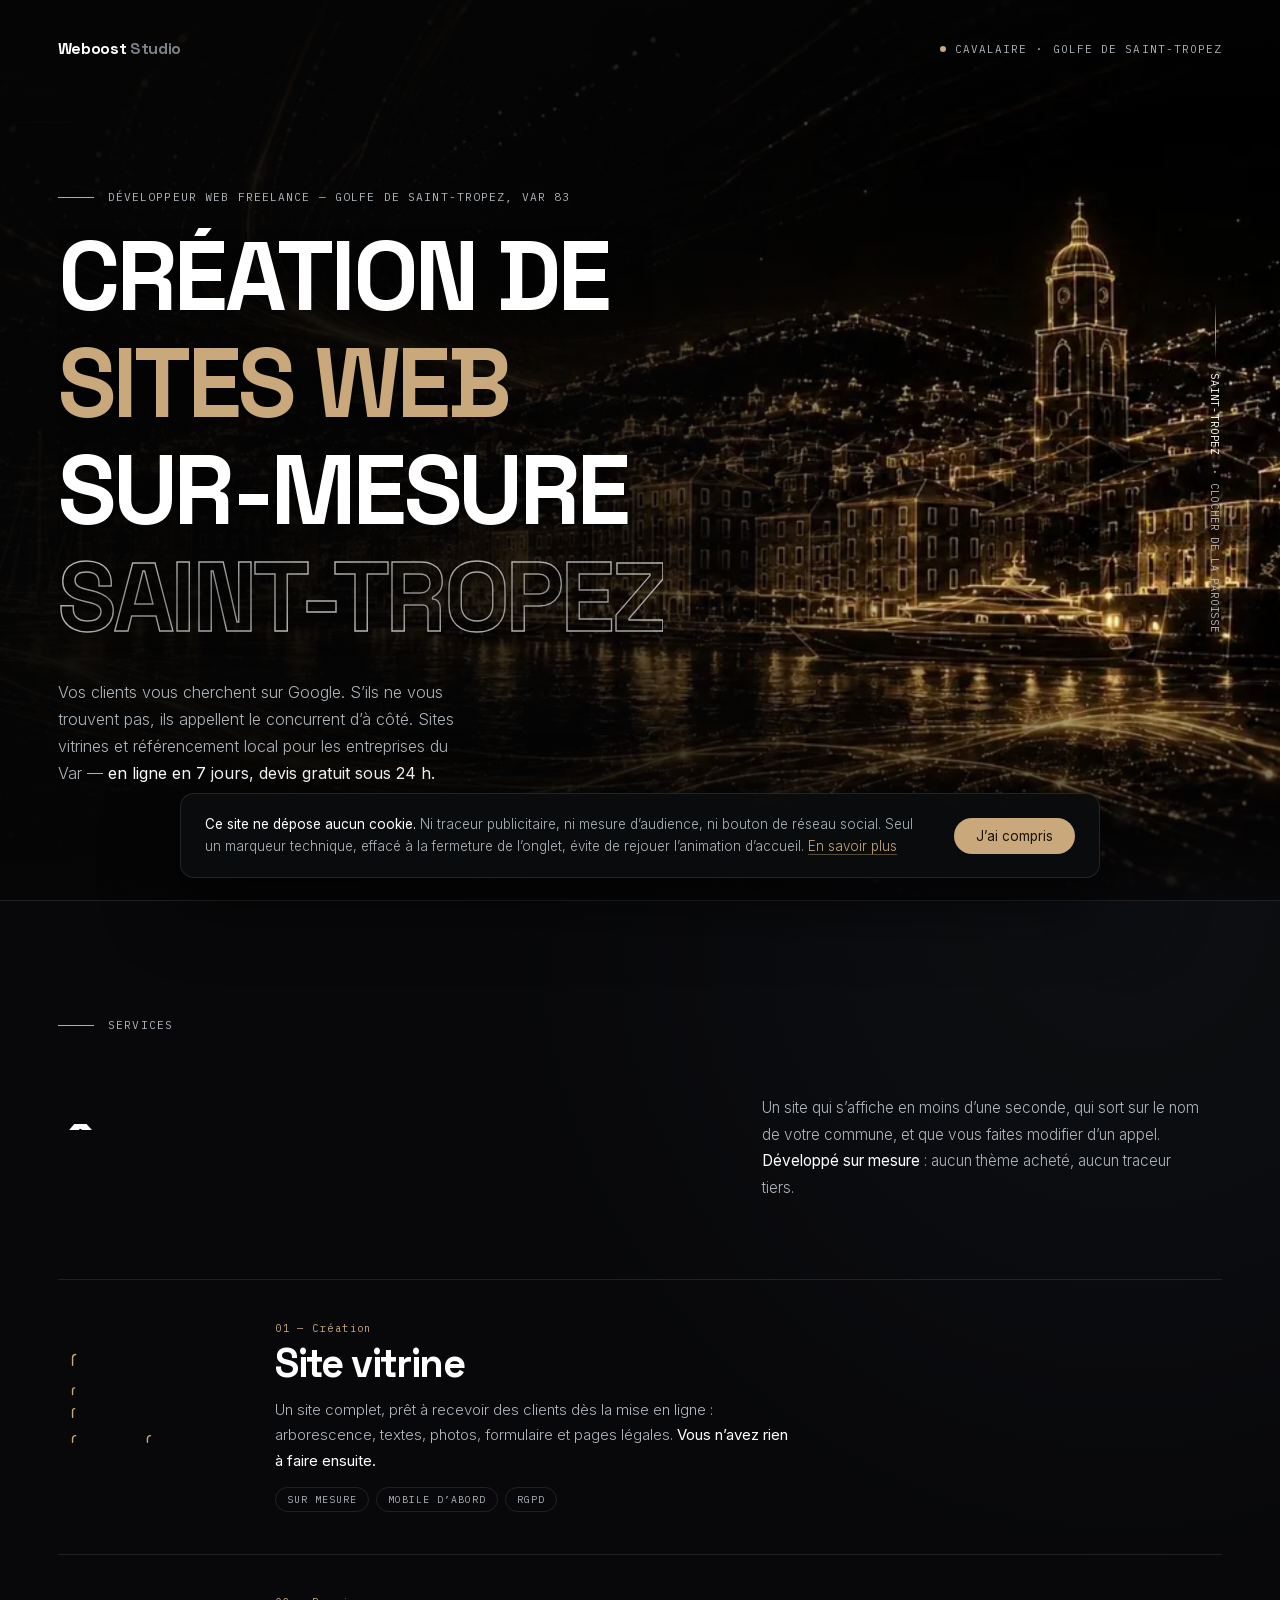
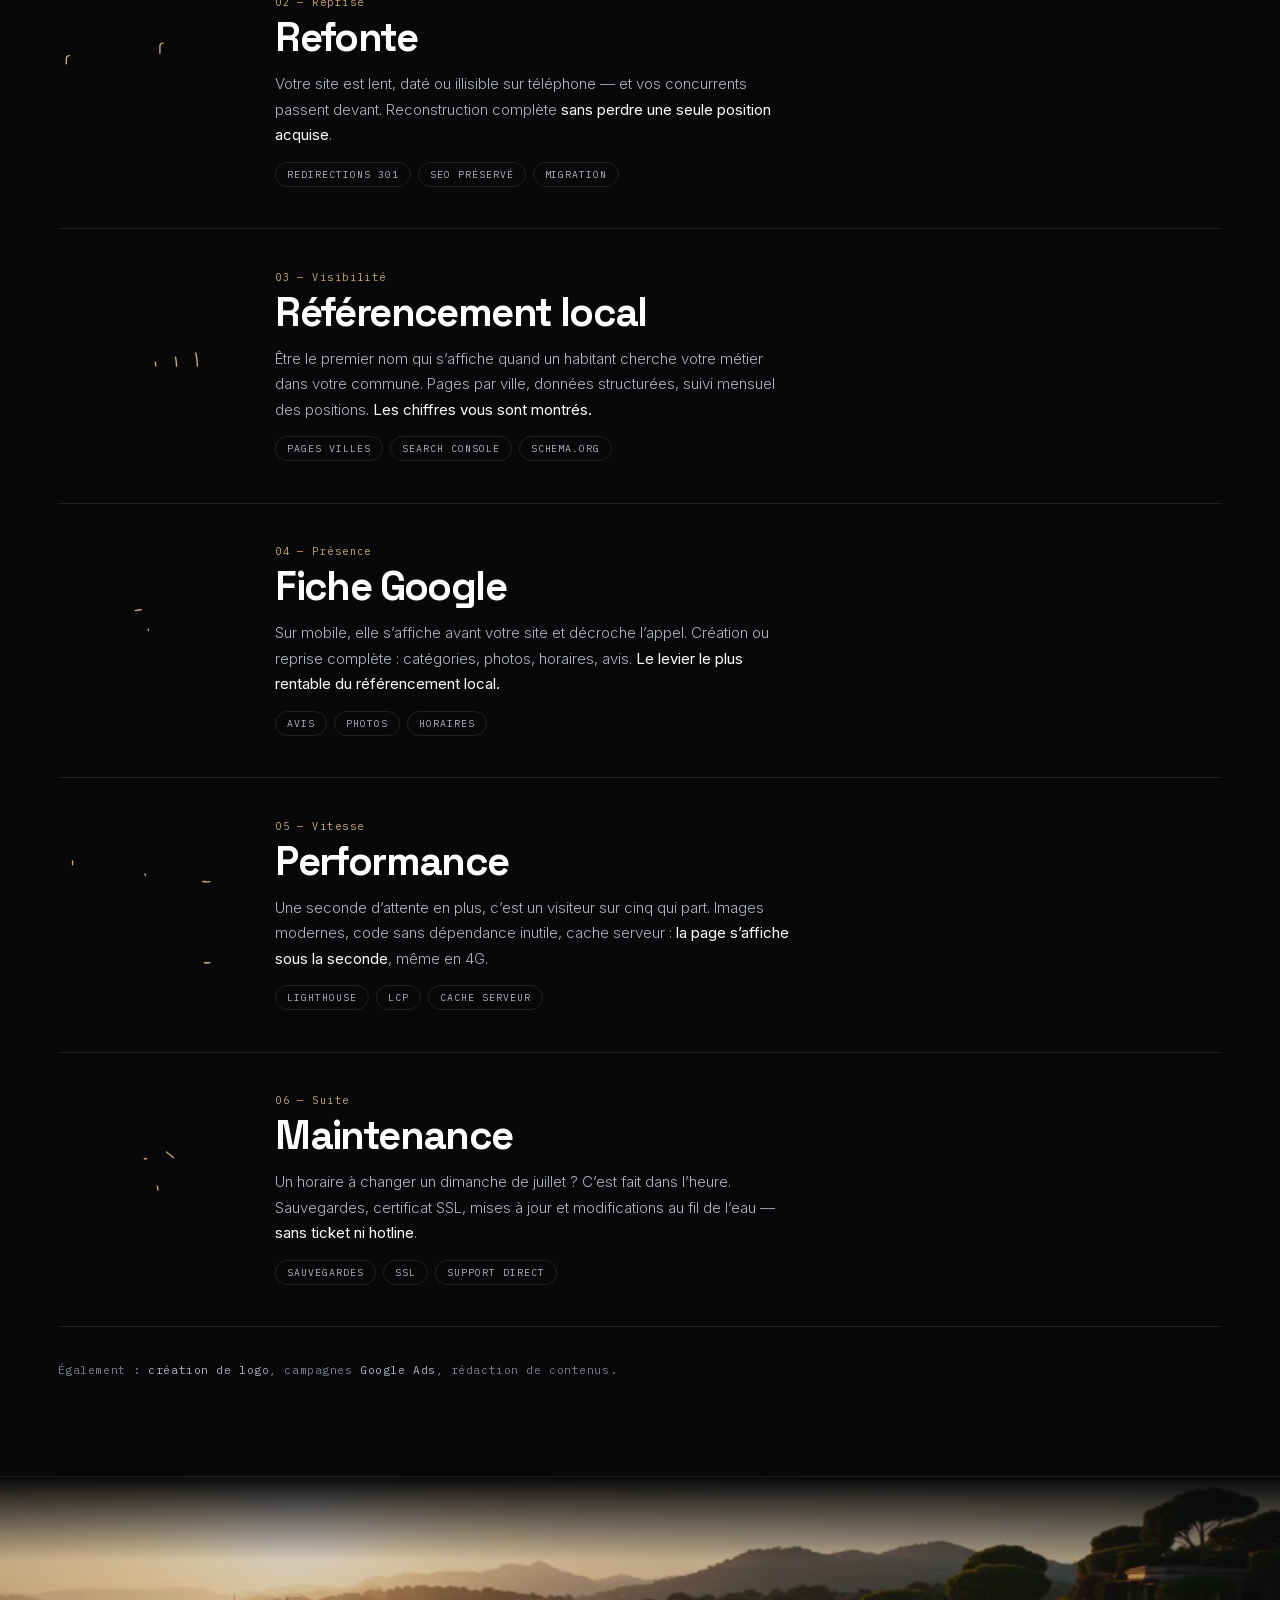
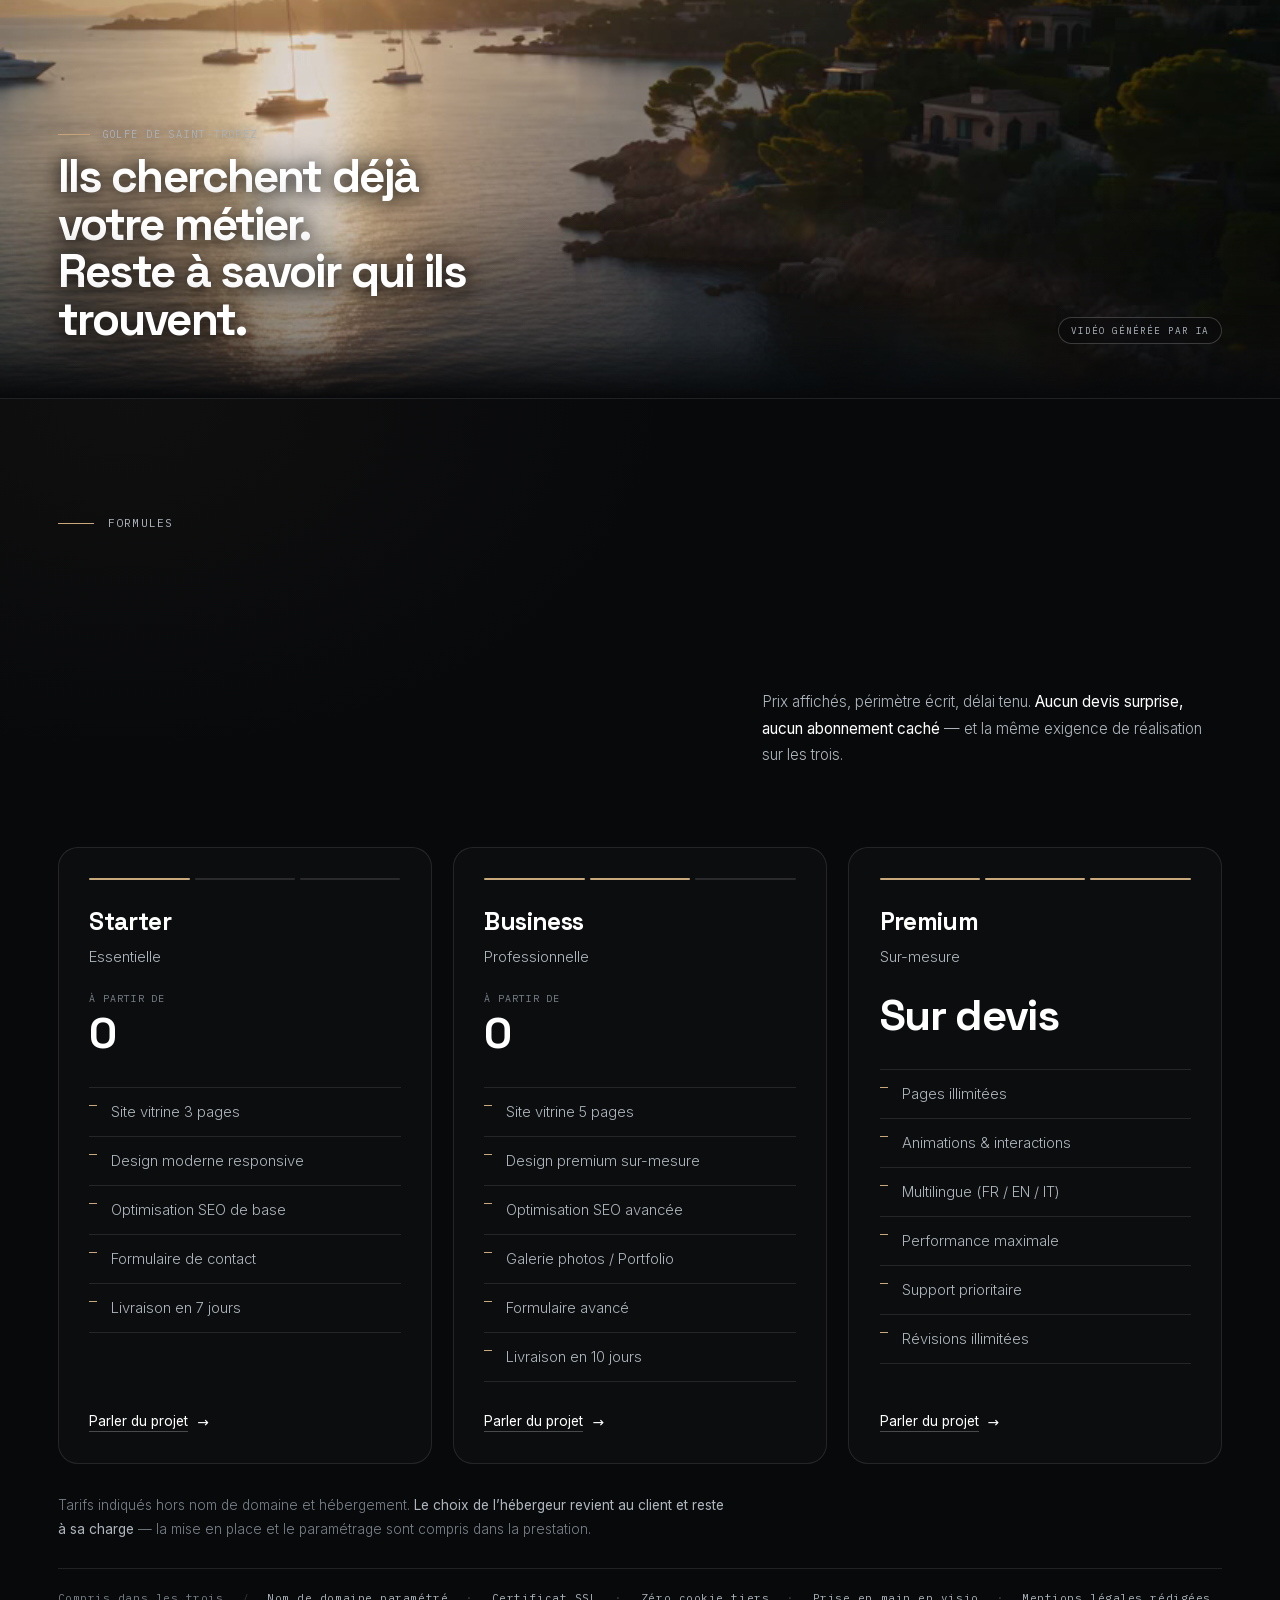
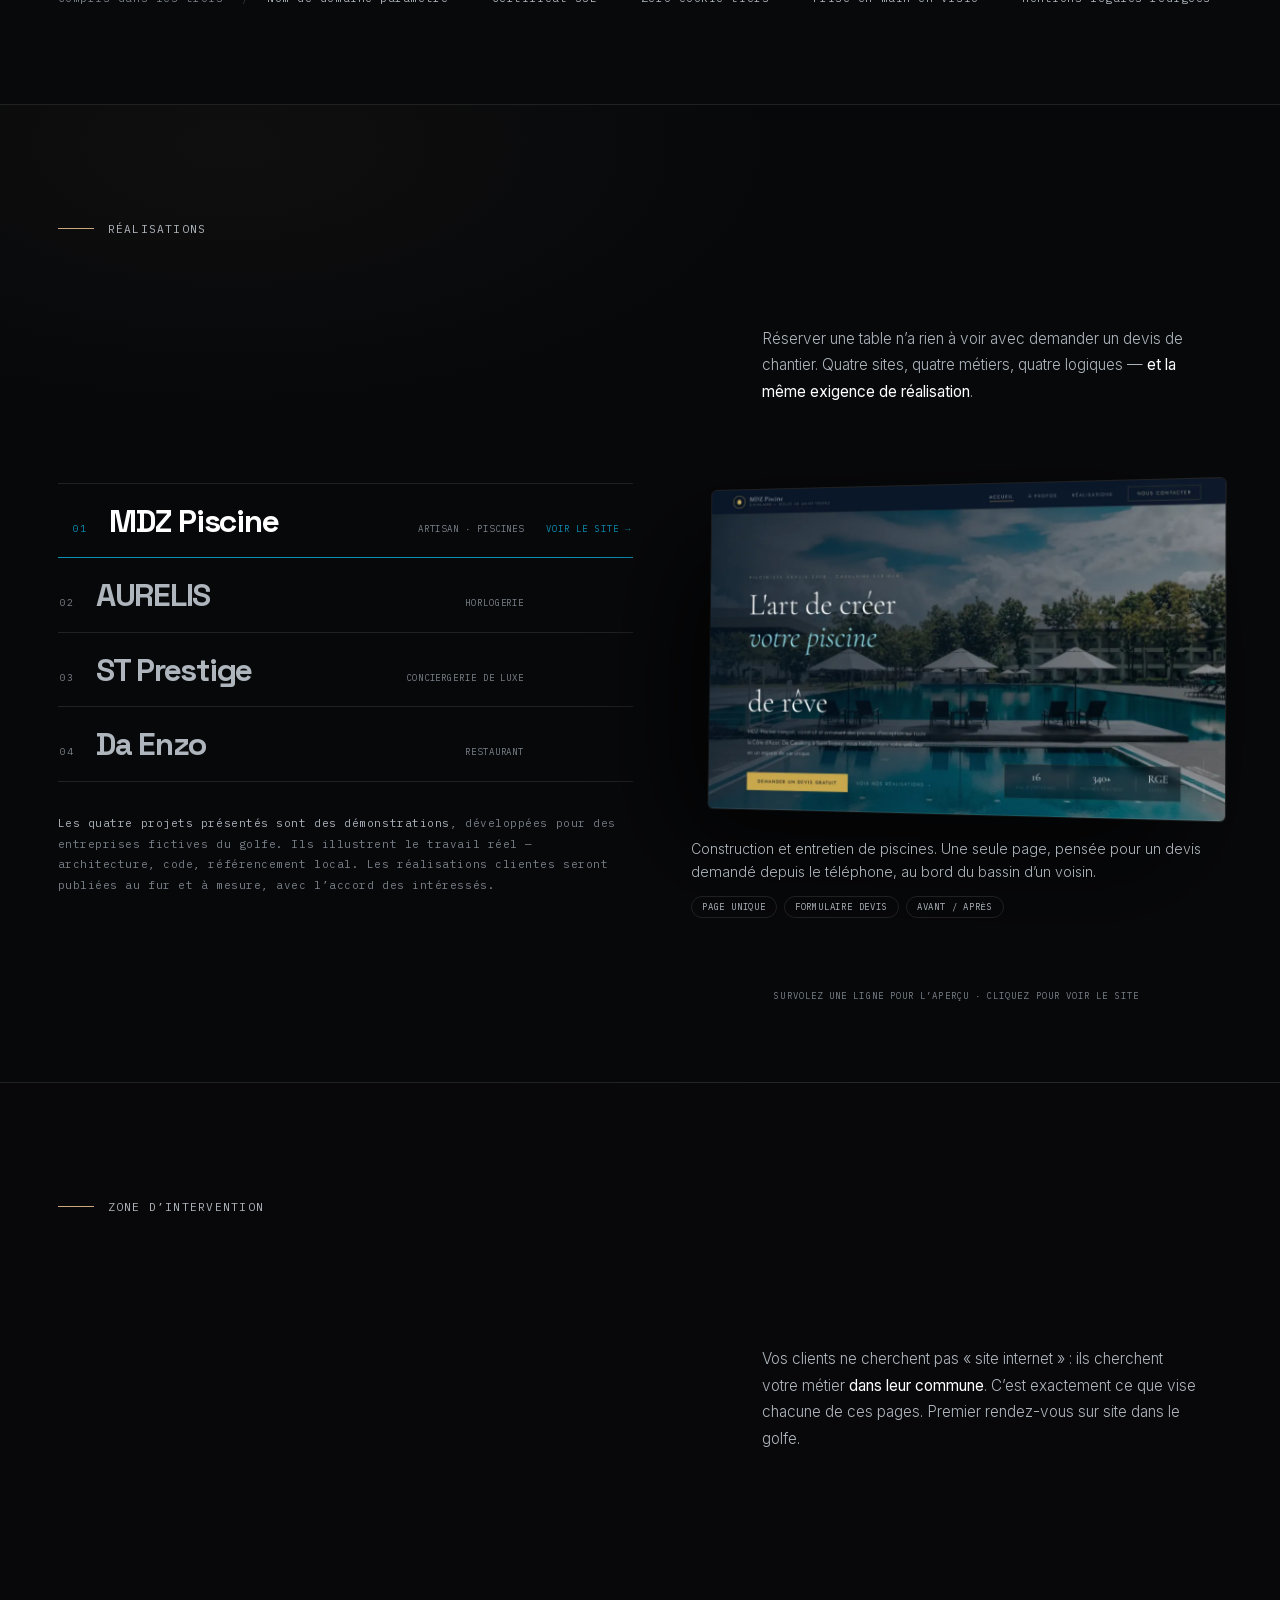
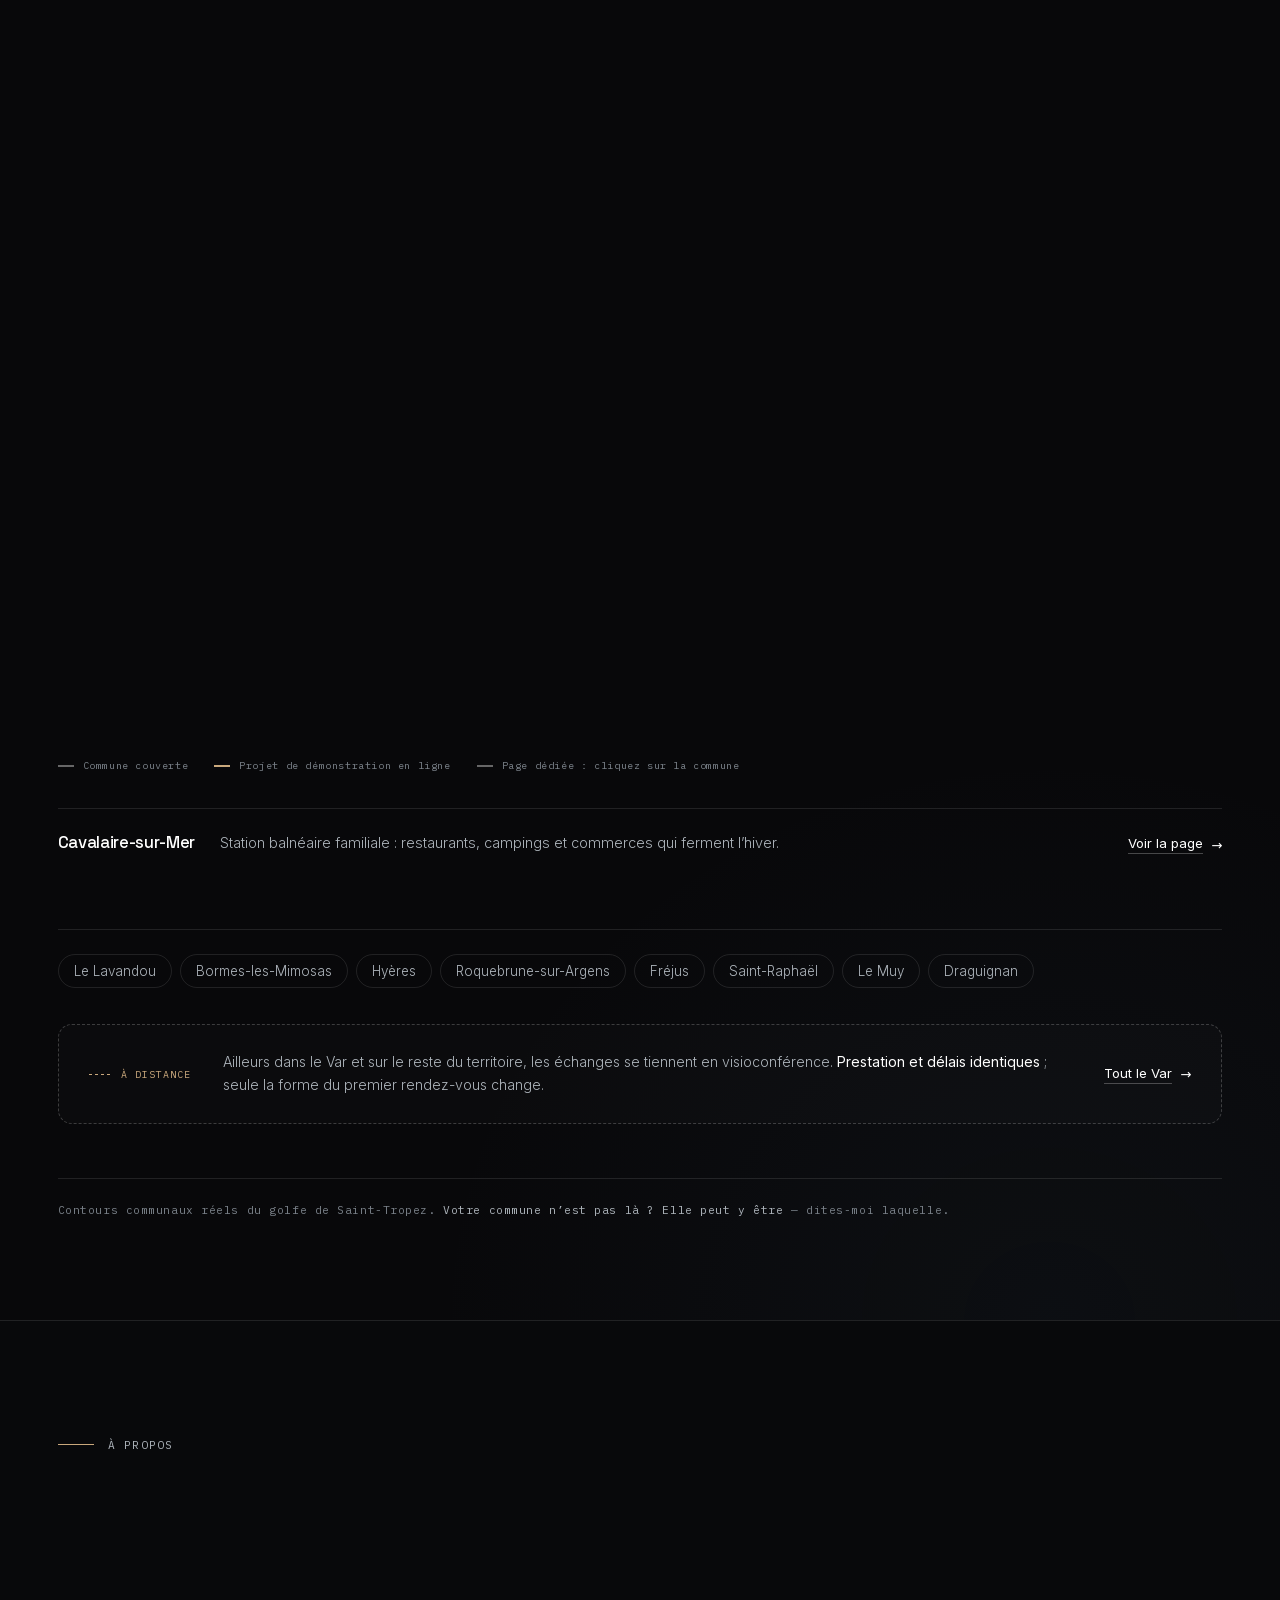
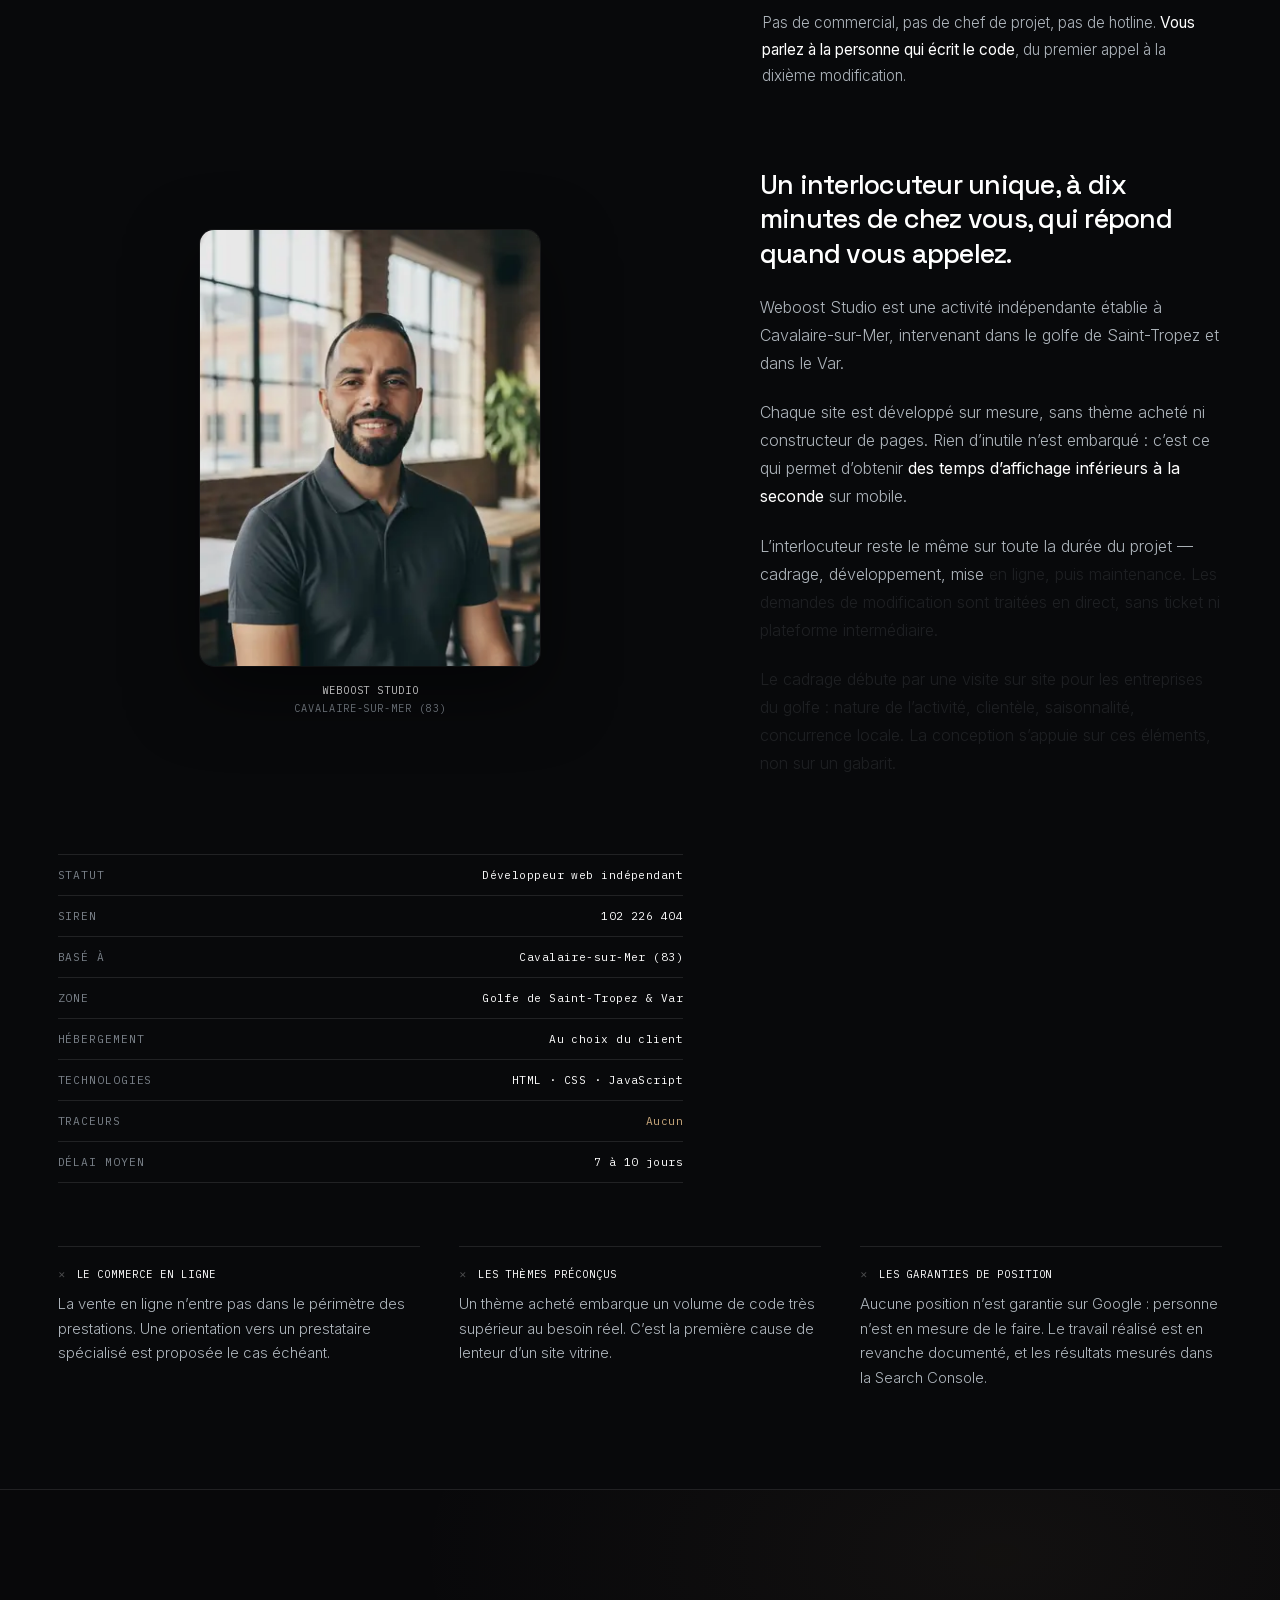
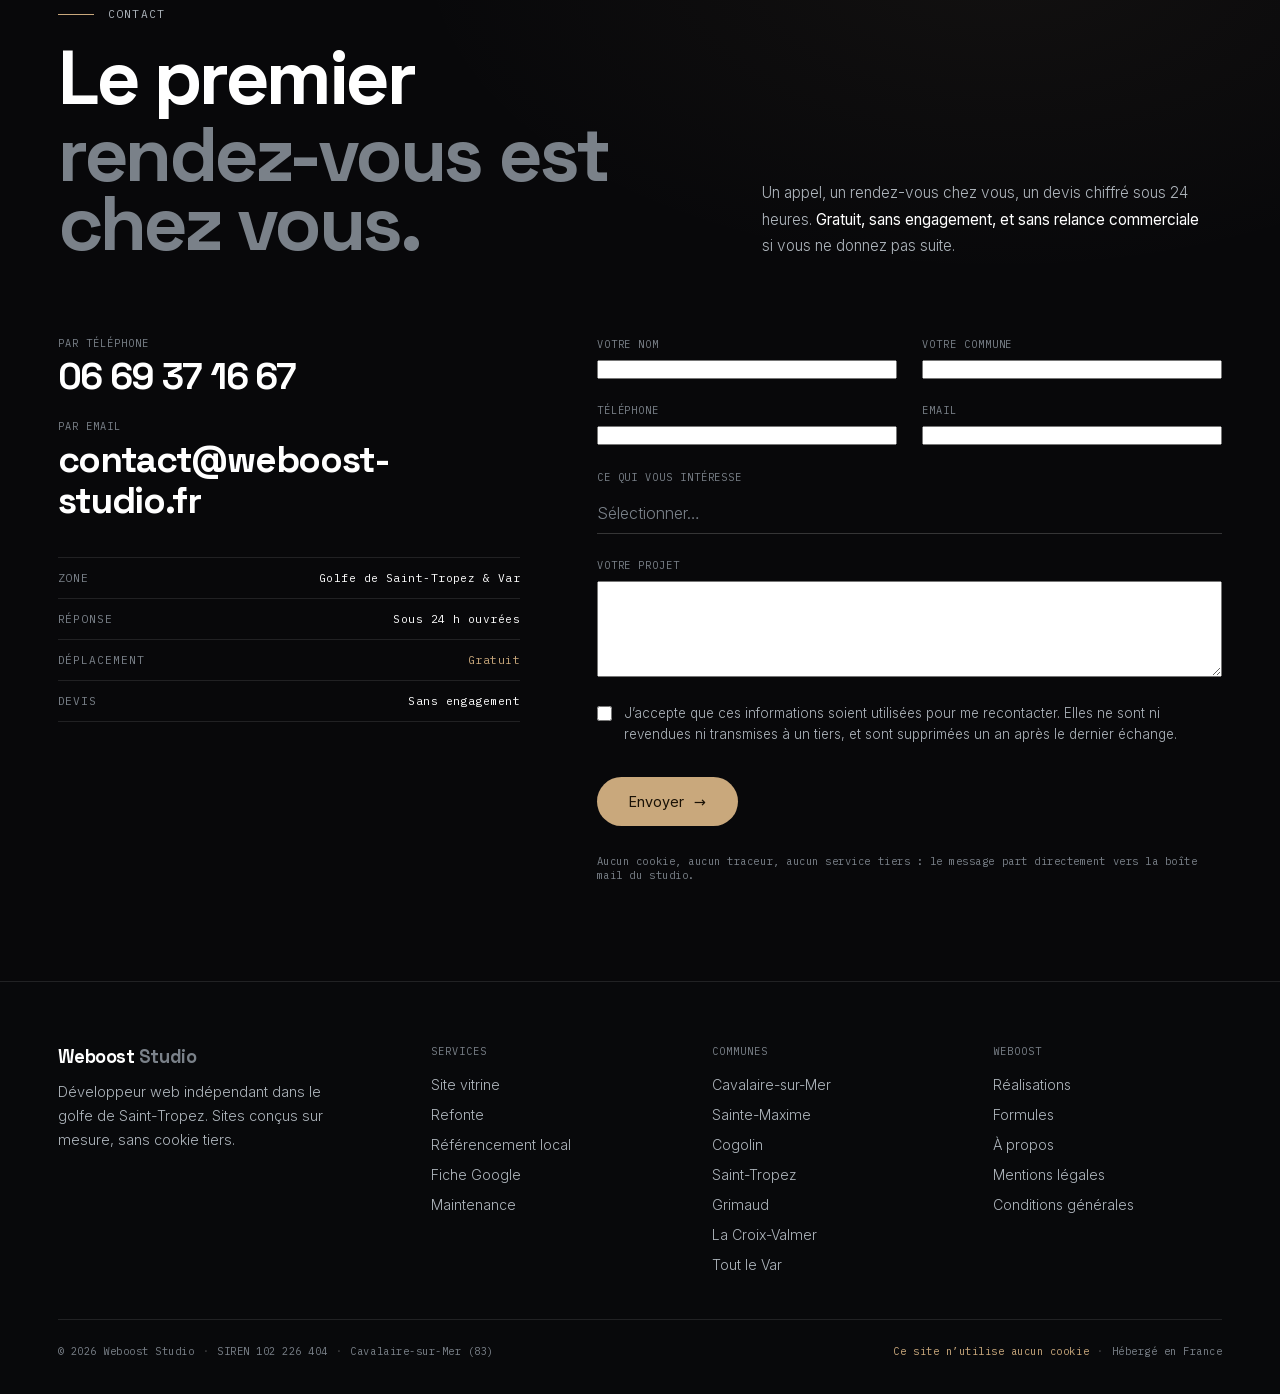
==== commit ac9f6769: "Réalisations : chaque planche montre le premier écran du site MDZ Piscine ne démarrait pas en haut d" ====
--- a/index.html
+++ b/index.html
@@ -1047,8 +1047,13 @@
 /* ── La planche d'aperçu ── */
 .works__plate{ min-width:0; }
 .plate{ position:relative; width:min(100%,560px); margin-inline:auto; perspective:1500px; }
+/* Le cadre a exactement les proportions d'un écran de 1440 × 900 — celui sur
+   lequel les captures sont prises. Chaque planche montre donc le premier
+   écran du site, ni plus ni moins : à 1020 px de haut, MDZ Piscine, dont le
+   hero fait pile 900, laissait dépasser le début de la section suivante et
+   semblait déjà défilé. */
 .plate__win{
-  position:relative; width:100%; aspect-ratio:1440/1020;
+  position:relative; width:100%; aspect-ratio:1440/900;
   overflow:hidden; border-radius:5px; background:#0B0C0E;
   transform:rotateY(-13deg) rotateX(2deg); transform-origin:58% 50%;
   box-shadow:-42px 46px 120px rgba(0,0,0,.78), 0 0 0 1px rgba(255,255,255,.12);
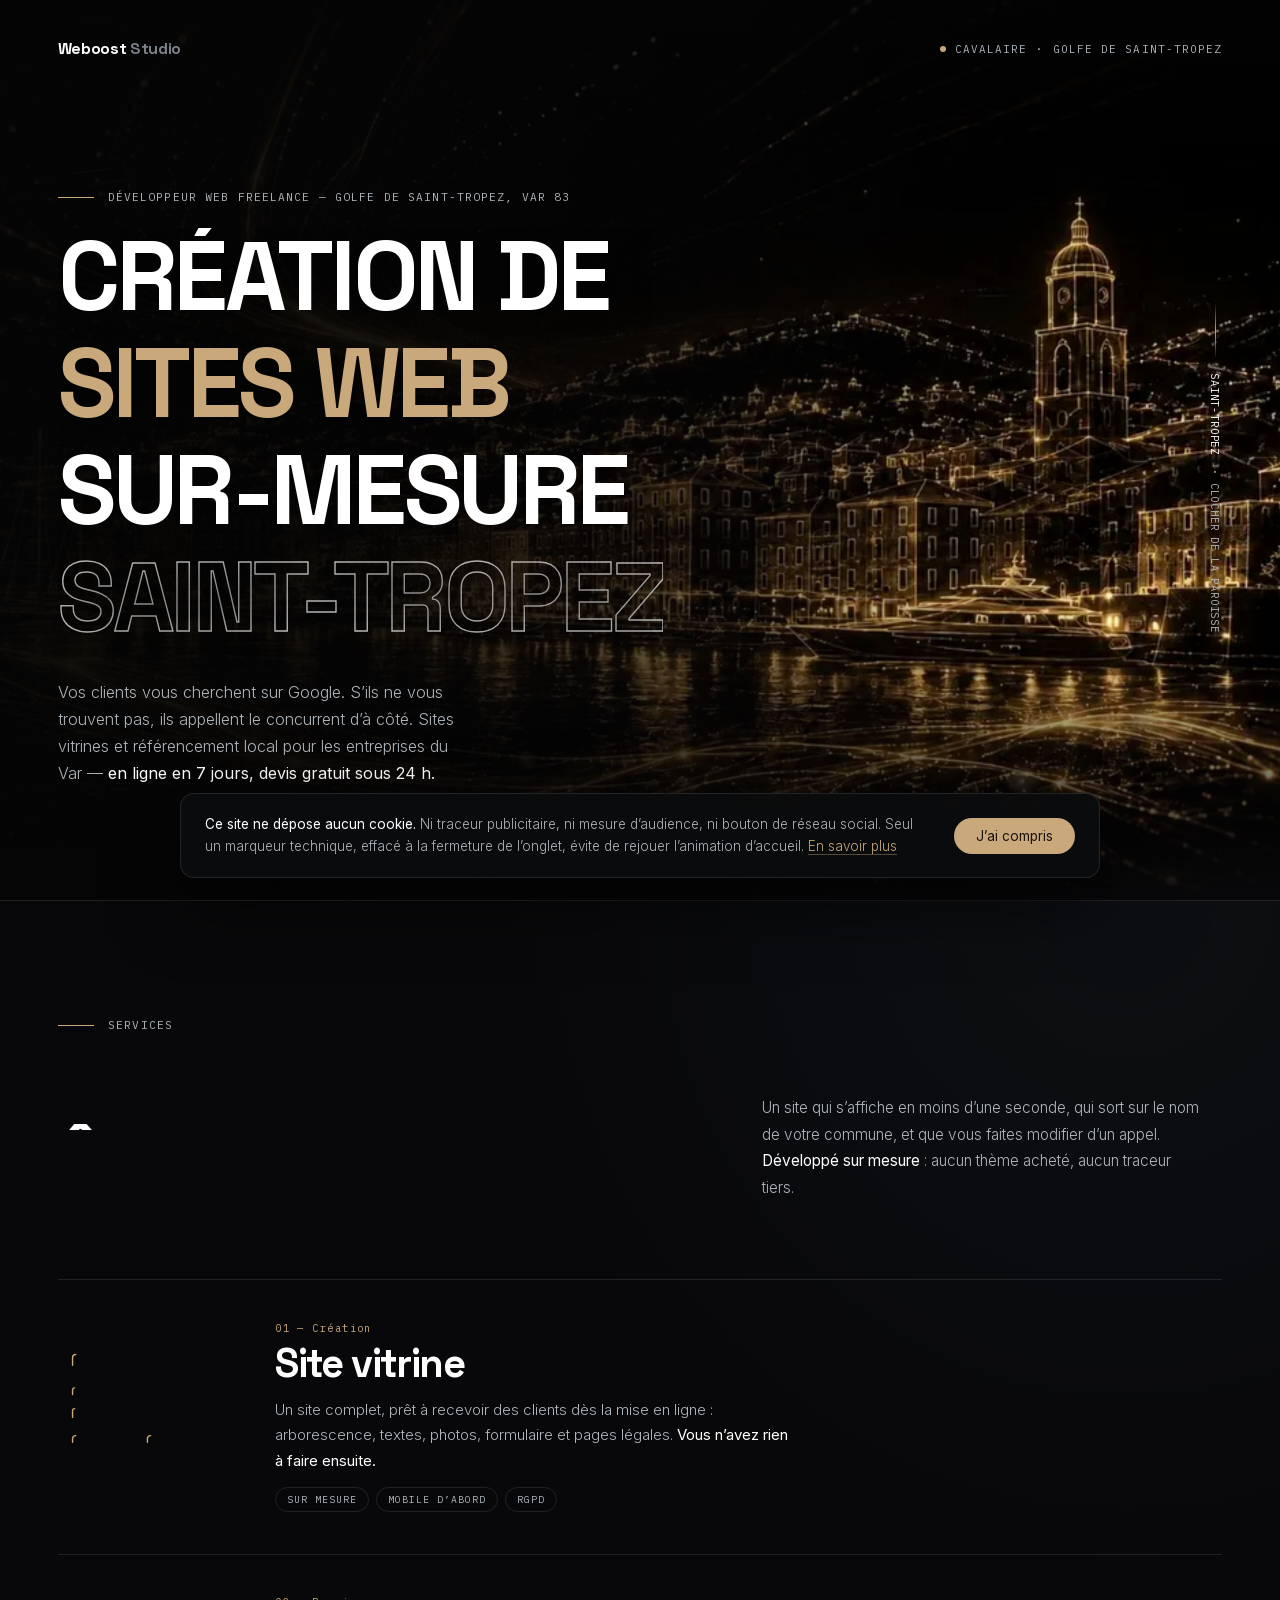
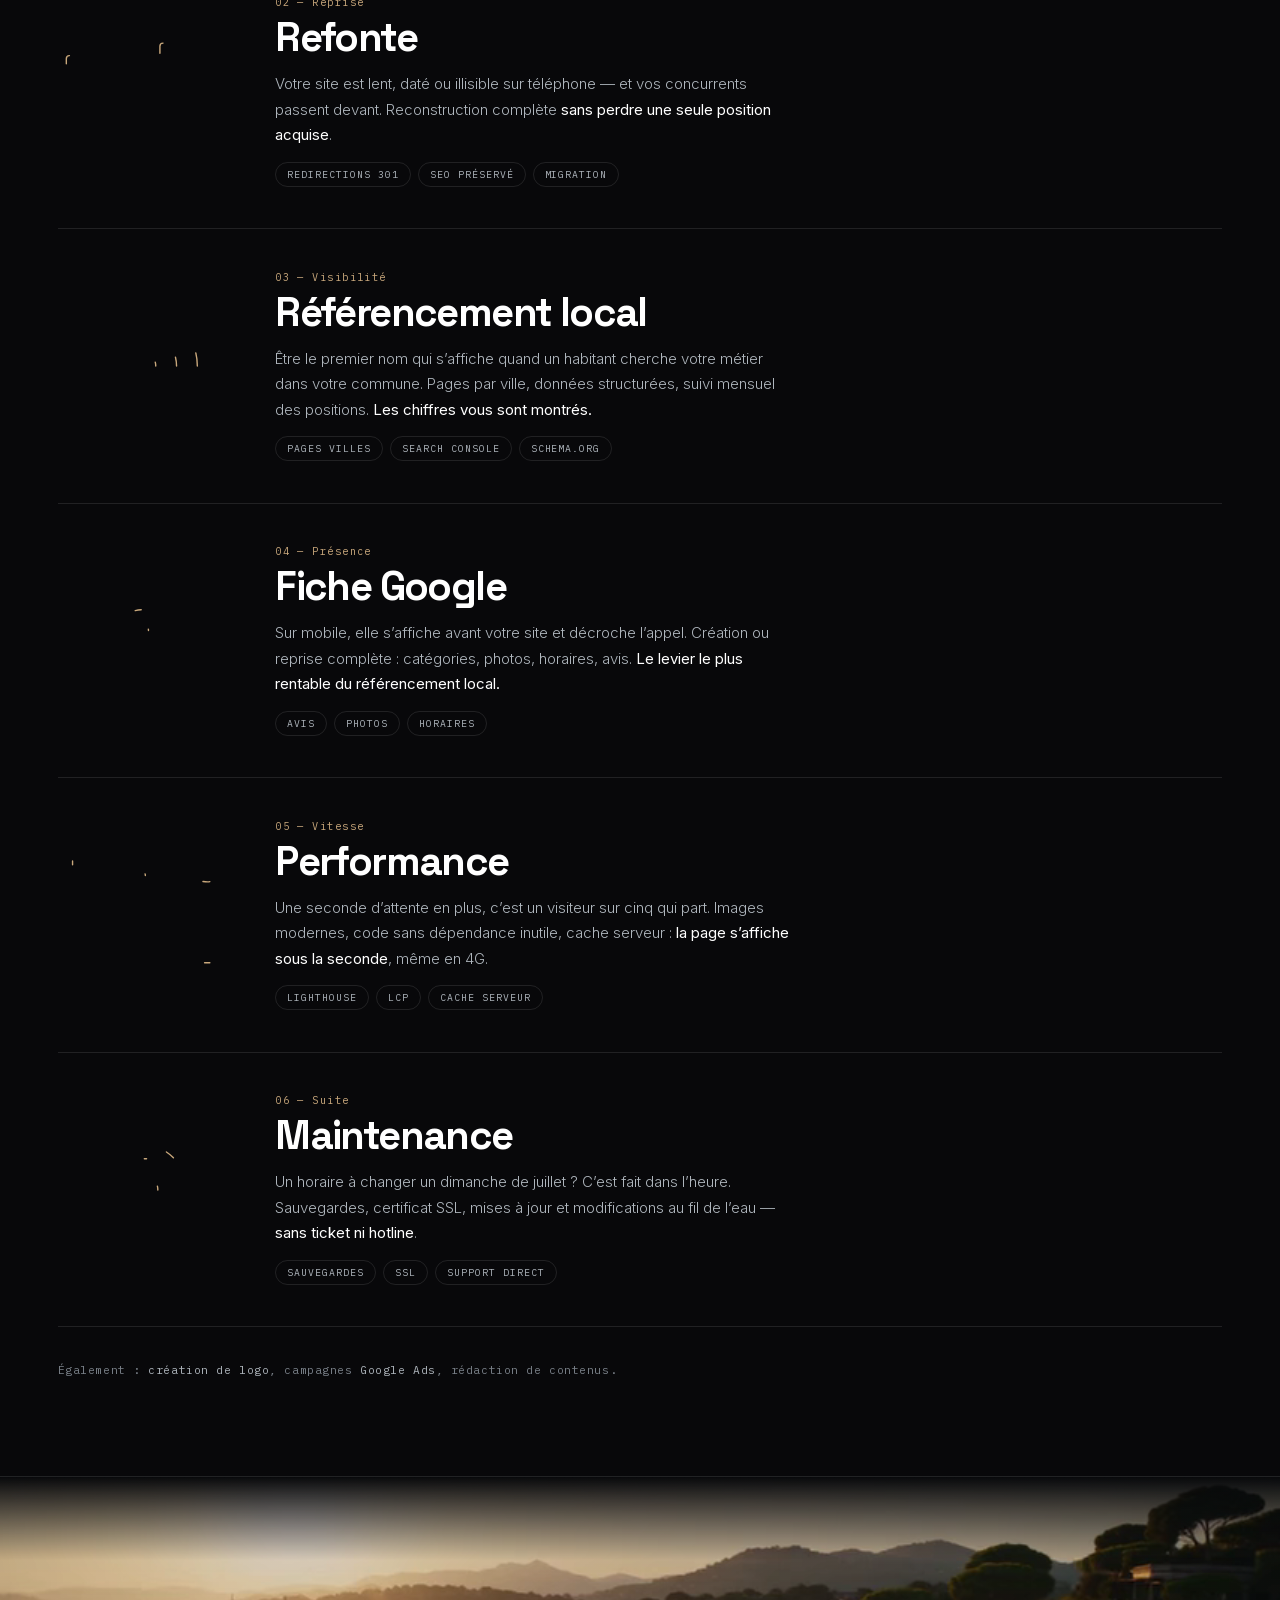
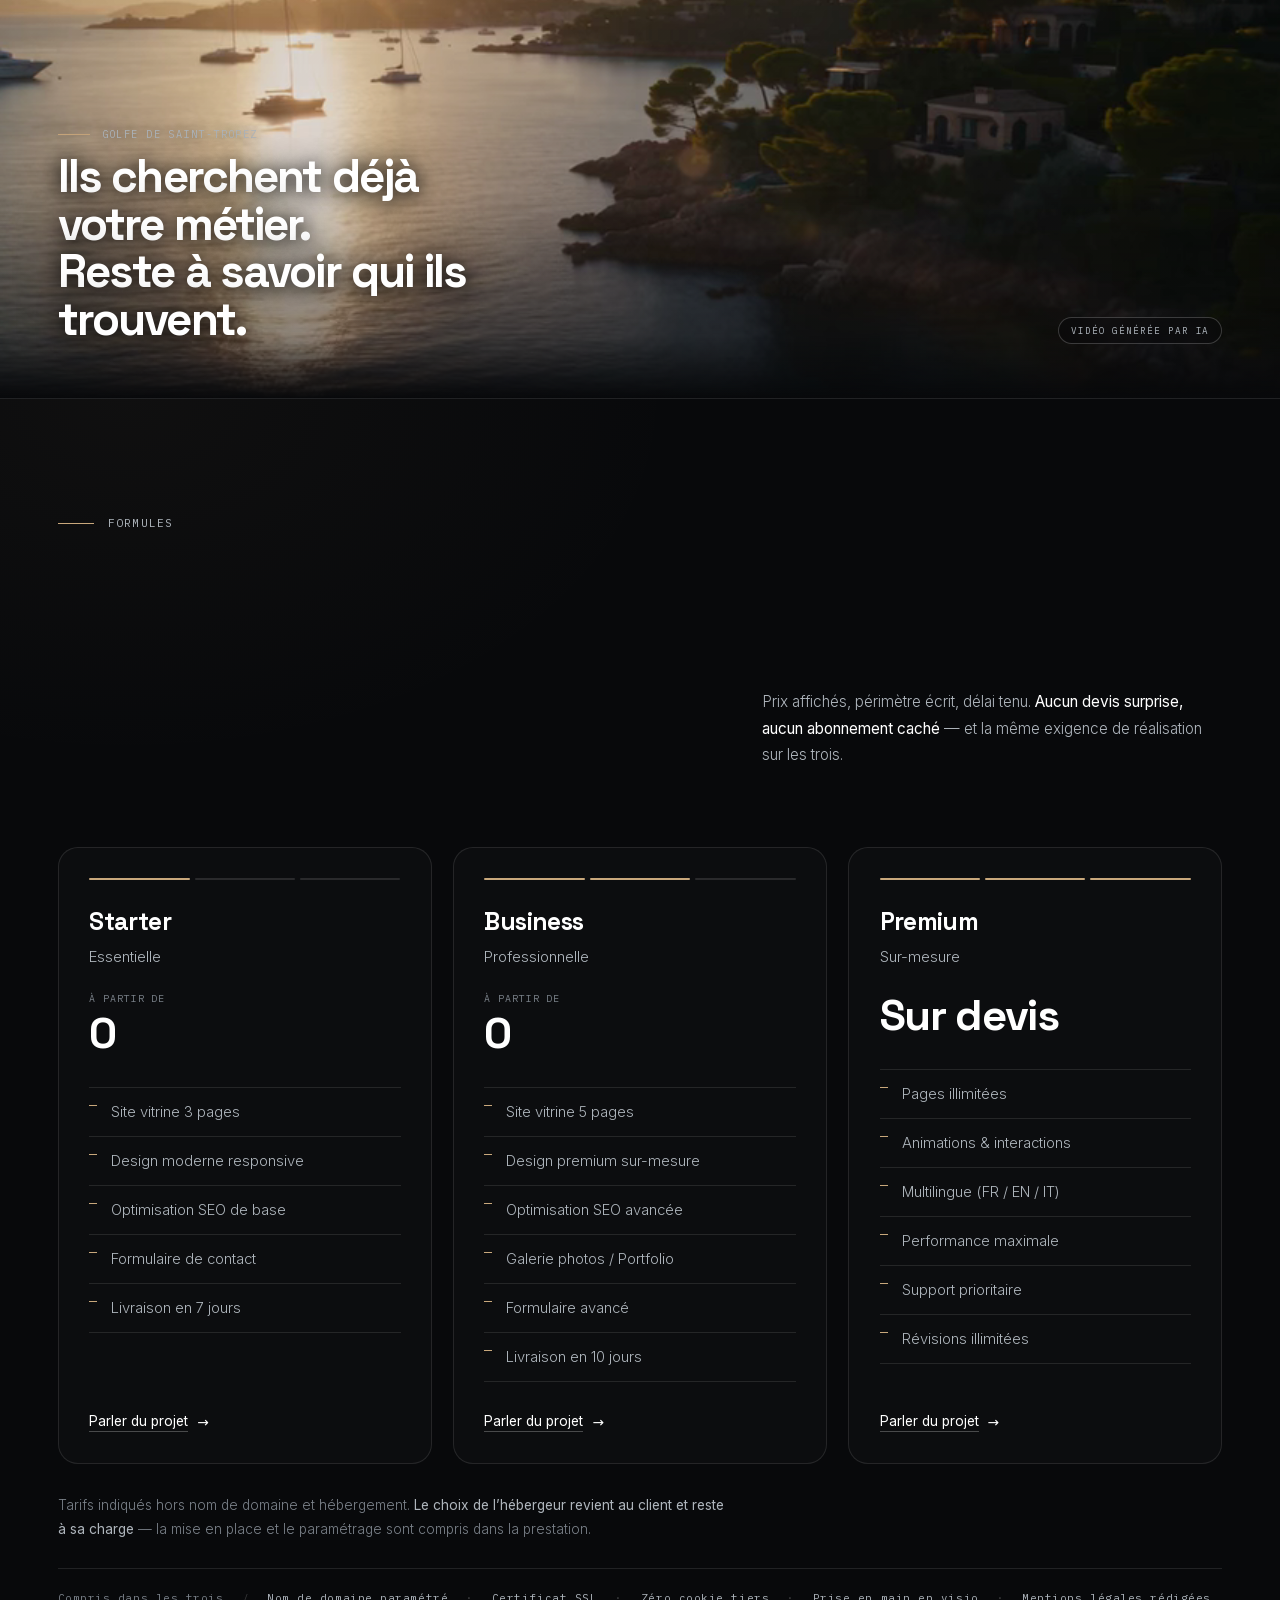
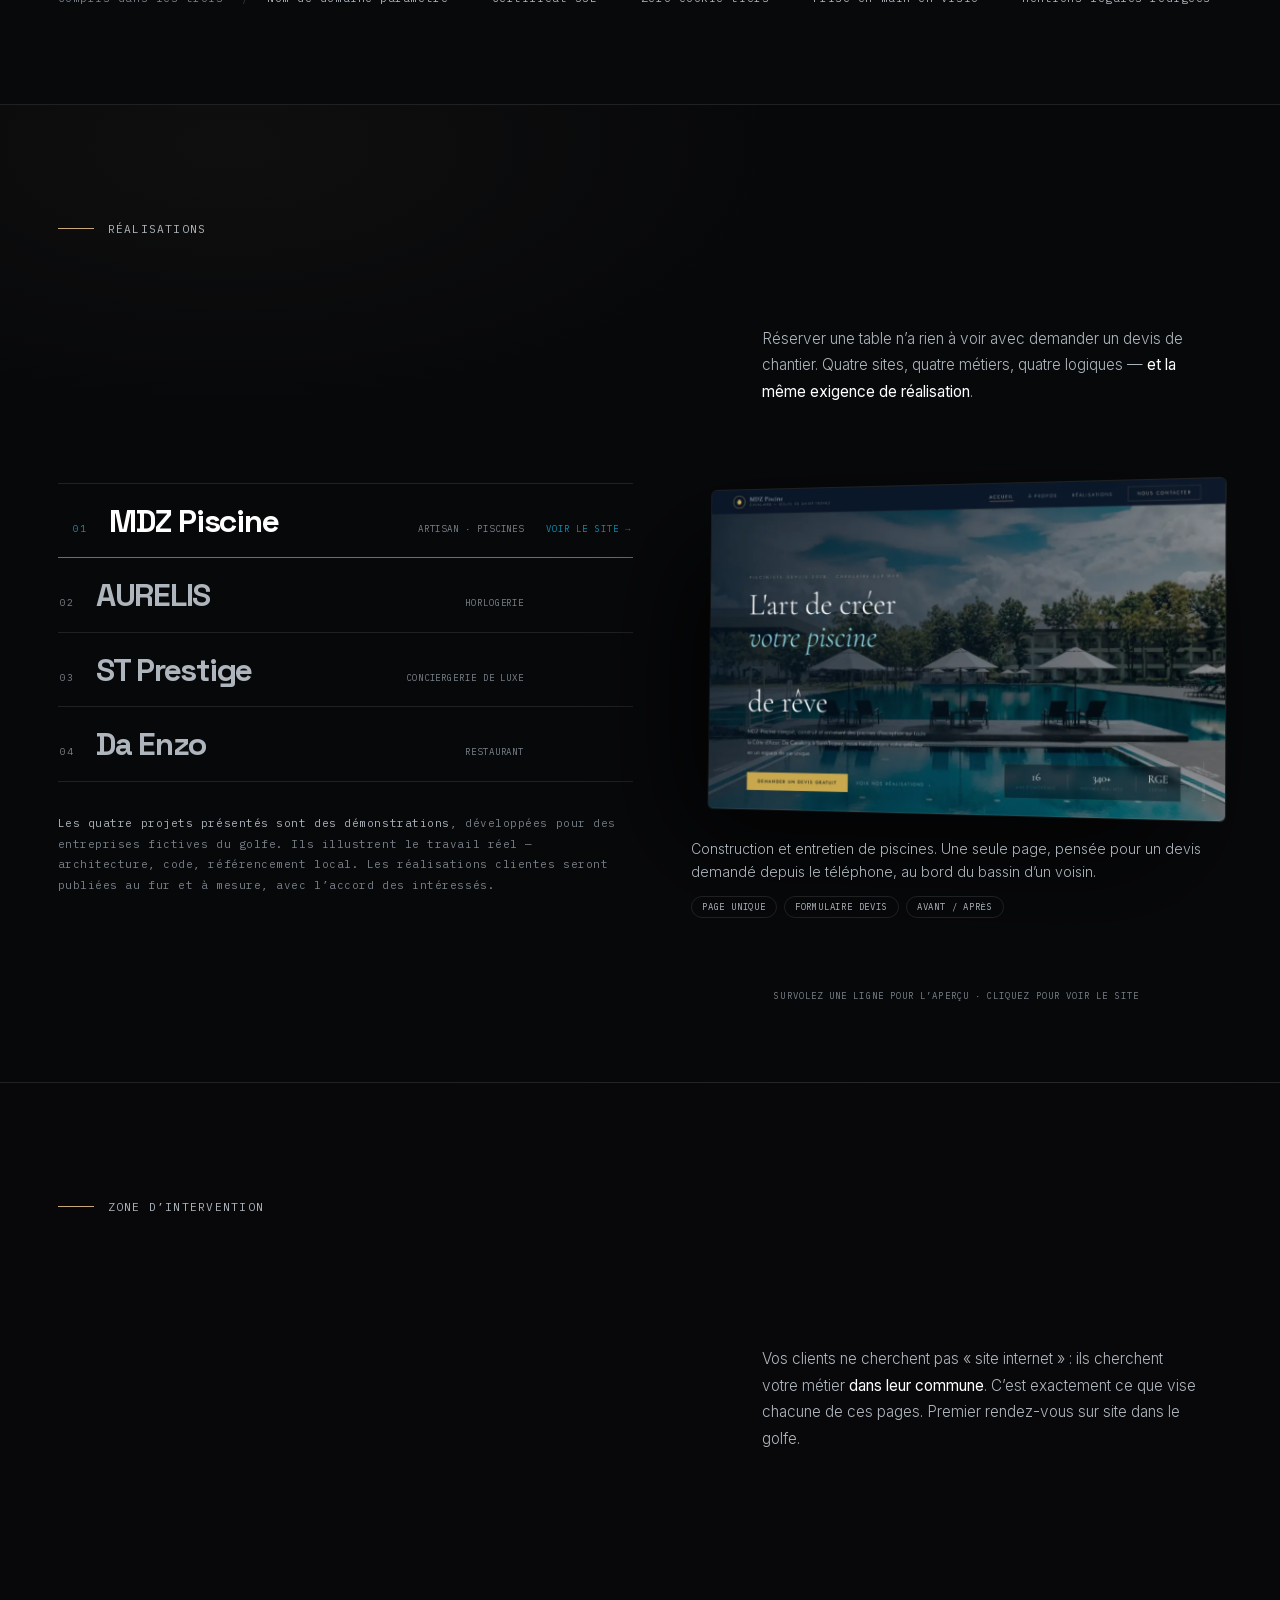
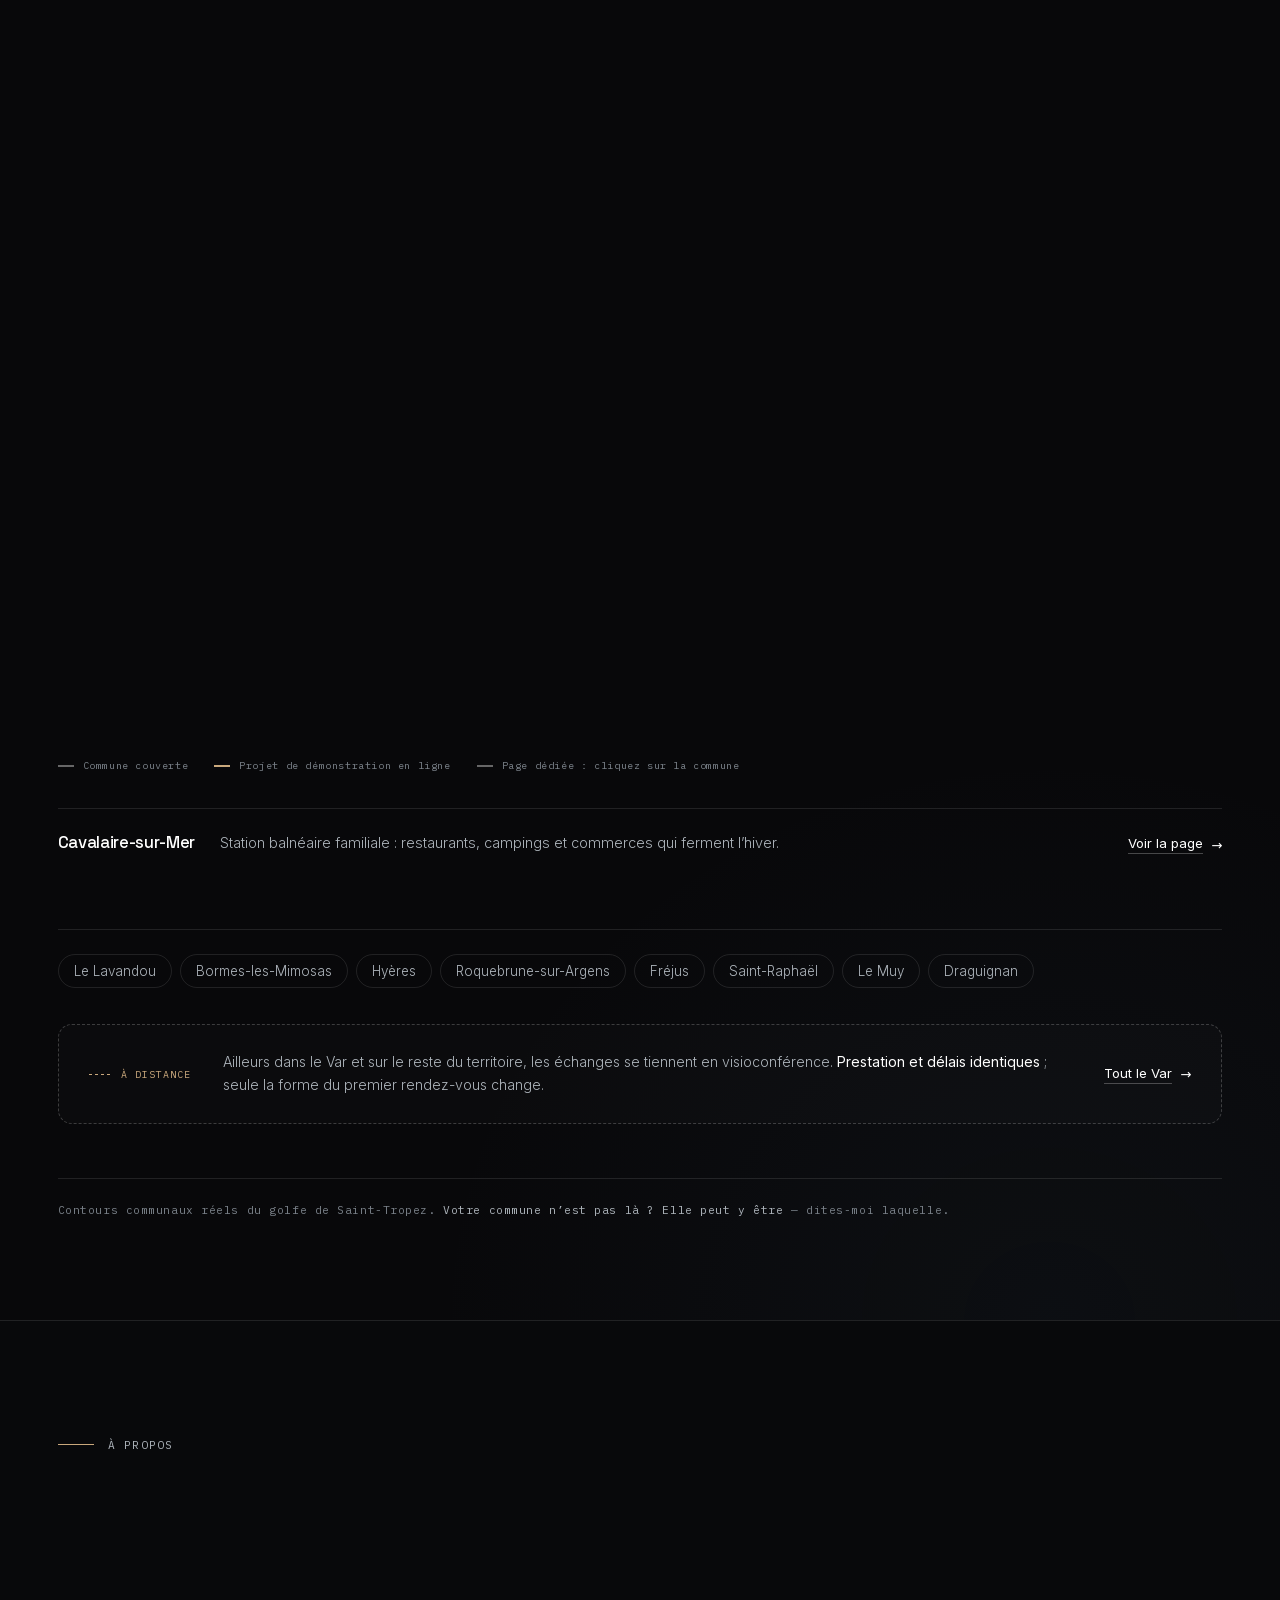
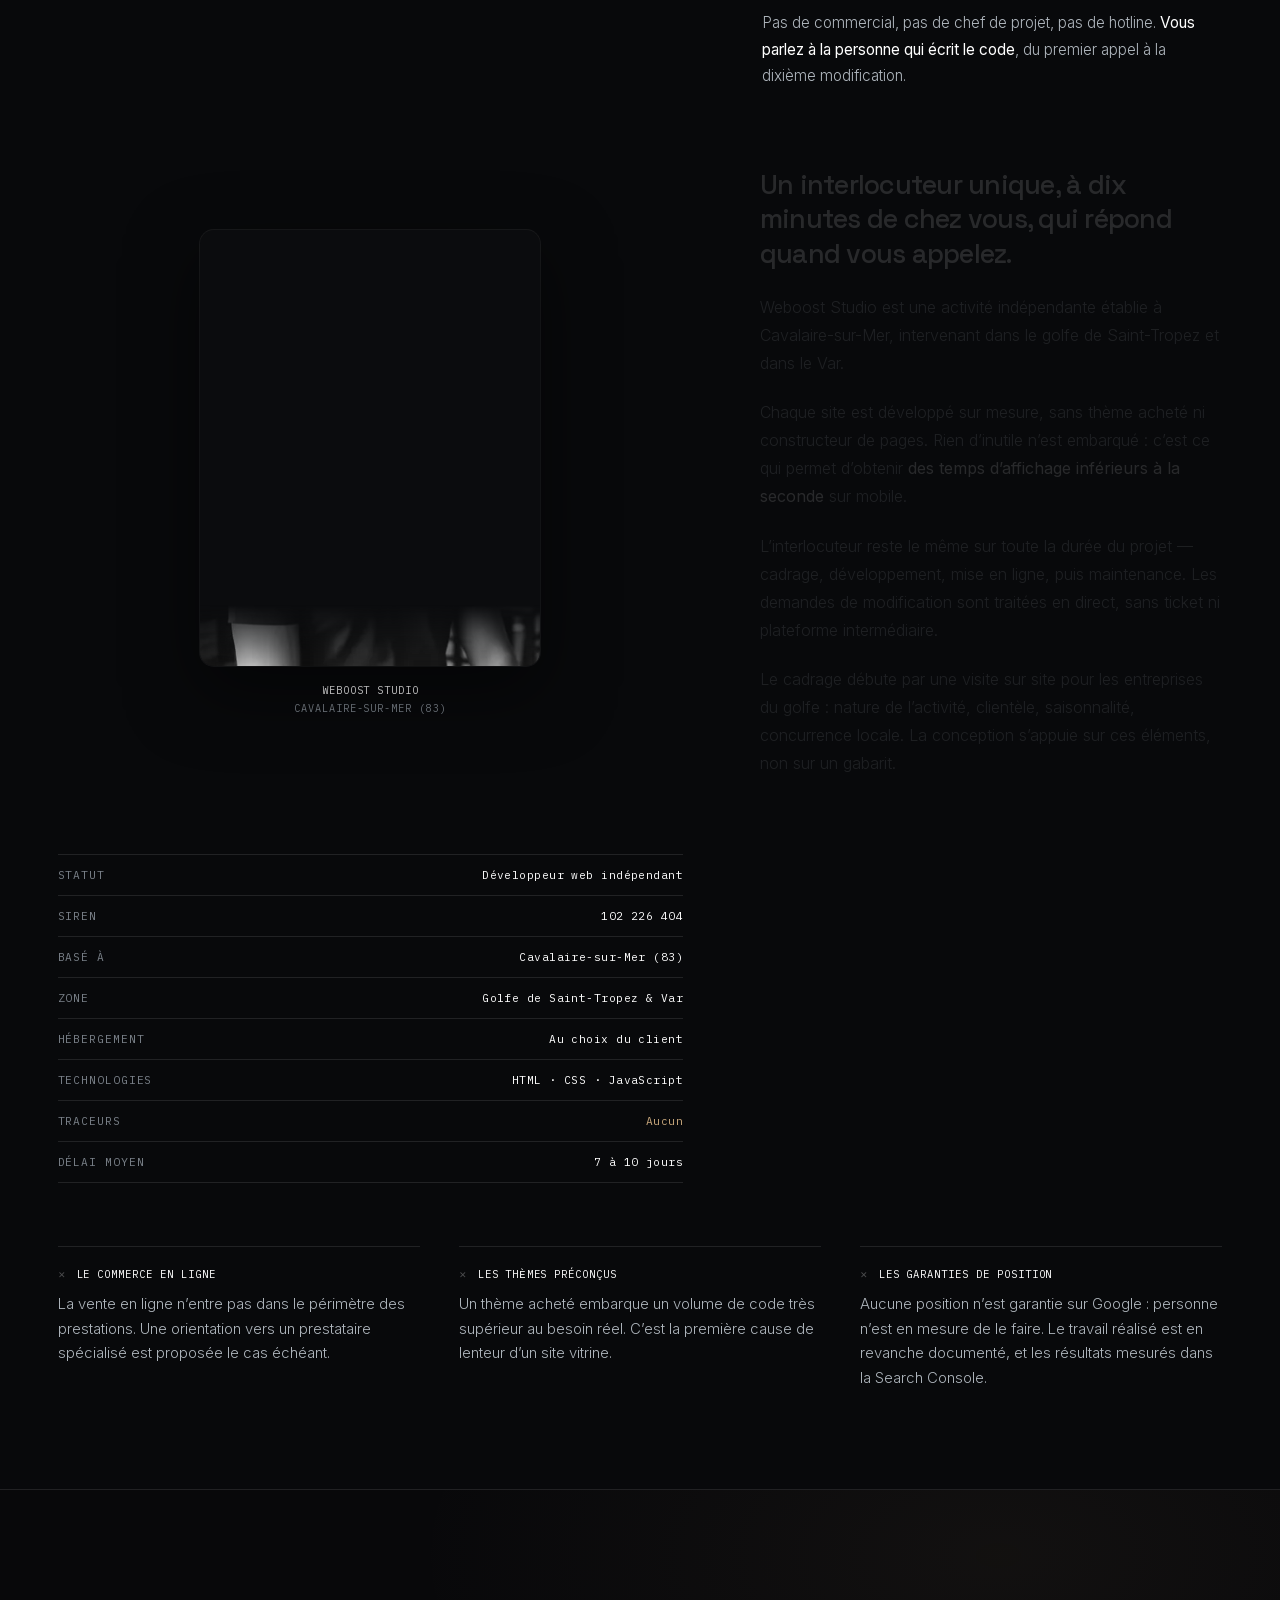
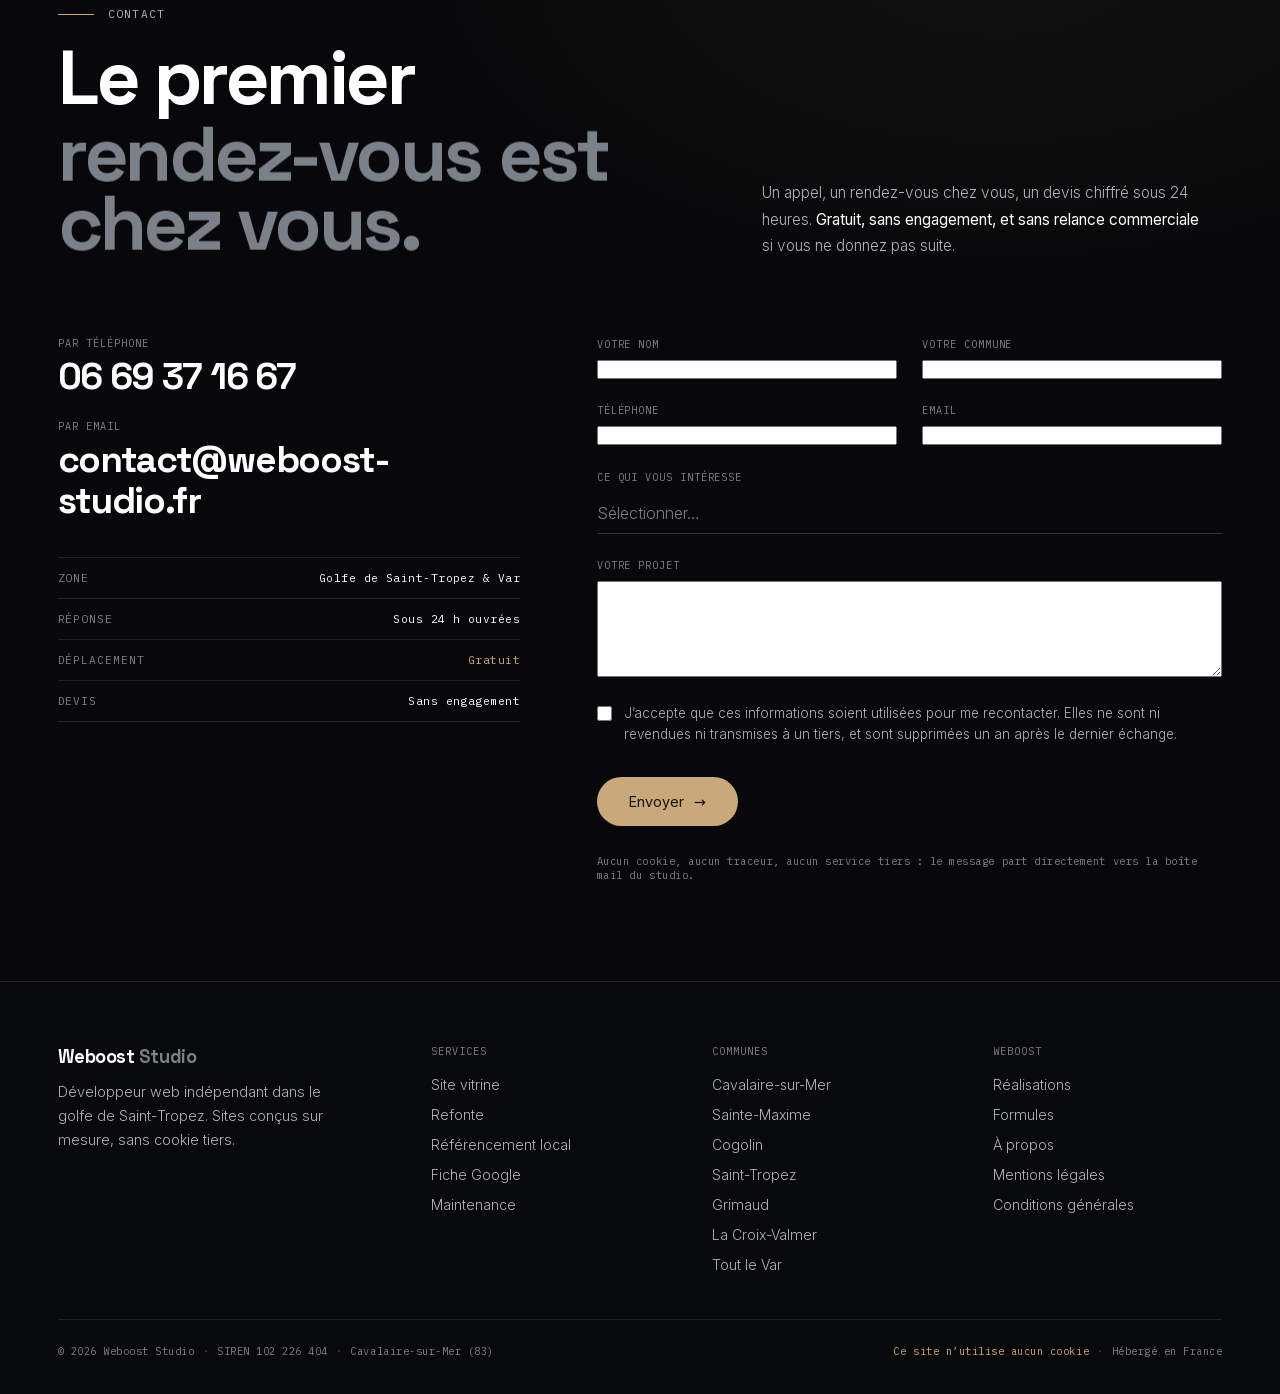
==== commit 921c5f58: "Réalisations : aperçus de trois écrans, sans coutures, chargés un par un Les traits qui coupaient MD" ====
--- a/index.html
+++ b/index.html
@@ -1803,7 +1803,7 @@
   <div class="works">
     <div class="works__list">
       <ol class="idx" id="idx">
-      <li class="idx__row is-on" style="--pacc:#0E8FB5" data-preview="1120x5210">
+      <li class="idx__row is-on" style="--pacc:#0E8FB5" data-preview="1120x2100">
         <a class="idx__btn" href="https://fvccrew.github.io/mdz-piscine/" target="_blank" rel="noopener"
            aria-label="MDZ Piscine, artisan piscines — voir le site (nouvelle fenêtre)">
           <span class="idx__num">01</span>
@@ -1812,7 +1812,7 @@
           <span class="idx__go">Voir le site <i aria-hidden="true">→</i></span>
         </a>
       </li>
-      <li class="idx__row" style="--pacc:#B5544C" data-preview="1120x9208">
+      <li class="idx__row" style="--pacc:#B5544C" data-preview="1120x2100">
         <a class="idx__btn" href="https://fvccrew.github.io/aurelis/" target="_blank" rel="noopener"
            aria-label="AURELIS, horlogerie — voir le site (nouvelle fenêtre)">
           <span class="idx__num">02</span>
@@ -1821,7 +1821,7 @@
           <span class="idx__go">Voir le site <i aria-hidden="true">→</i></span>
         </a>
       </li>
-      <li class="idx__row" style="--pacc:#C4A265" data-preview="1120x3423">
+      <li class="idx__row" style="--pacc:#C4A265" data-preview="1120x2100">
         <a class="idx__btn" href="https://fvccrew.github.io/st-prestige/" target="_blank" rel="noopener"
            aria-label="ST Prestige, conciergerie de luxe — voir le site (nouvelle fenêtre)">
           <span class="idx__num">03</span>
@@ -1830,7 +1830,7 @@
           <span class="idx__go">Voir le site <i aria-hidden="true">→</i></span>
         </a>
       </li>
-      <li class="idx__row" style="--pacc:#C63B2F" data-preview="1120x2755">
+      <li class="idx__row" style="--pacc:#C63B2F" data-preview="1120x2100">
         <a class="idx__btn" href="https://fvccrew.github.io/da-enzo/" target="_blank" rel="noopener"
            aria-label="Da Enzo, restaurant — voir le site (nouvelle fenêtre)">
           <span class="idx__num">04</span>
@@ -1853,19 +1853,19 @@
         <div class="plate__win">
         <div class="plate__sheet is-on">
           <img src="assets/img/demo-mdz-piscine-preview.webp" alt="Le site MDZ Piscine, capture de la page entière"
-               width="1120" height="5210" loading="lazy" decoding="async">
+               width="1120" height="2100" loading="lazy" decoding="async">
         </div>
         <div class="plate__sheet">
           <img data-src="assets/img/demo-aurelis-preview.webp" alt="Le site AURELIS, capture de la page entière"
-               width="1120" height="9208" loading="lazy" decoding="async">
+               width="1120" height="2100" loading="lazy" decoding="async">
         </div>
         <div class="plate__sheet">
           <img data-src="assets/img/demo-st-prestige-preview.webp" alt="Le site ST Prestige, capture de la page entière"
-               width="1120" height="3423" loading="lazy" decoding="async">
+               width="1120" height="2100" loading="lazy" decoding="async">
         </div>
         <div class="plate__sheet">
           <img data-src="assets/img/demo-da-enzo-preview.webp" alt="Le site Da Enzo, capture de la page entière"
-               width="1120" height="2755" loading="lazy" decoding="async">
+               width="1120" height="2100" loading="lazy" decoding="async">
         </div>
         </div>
       </div>
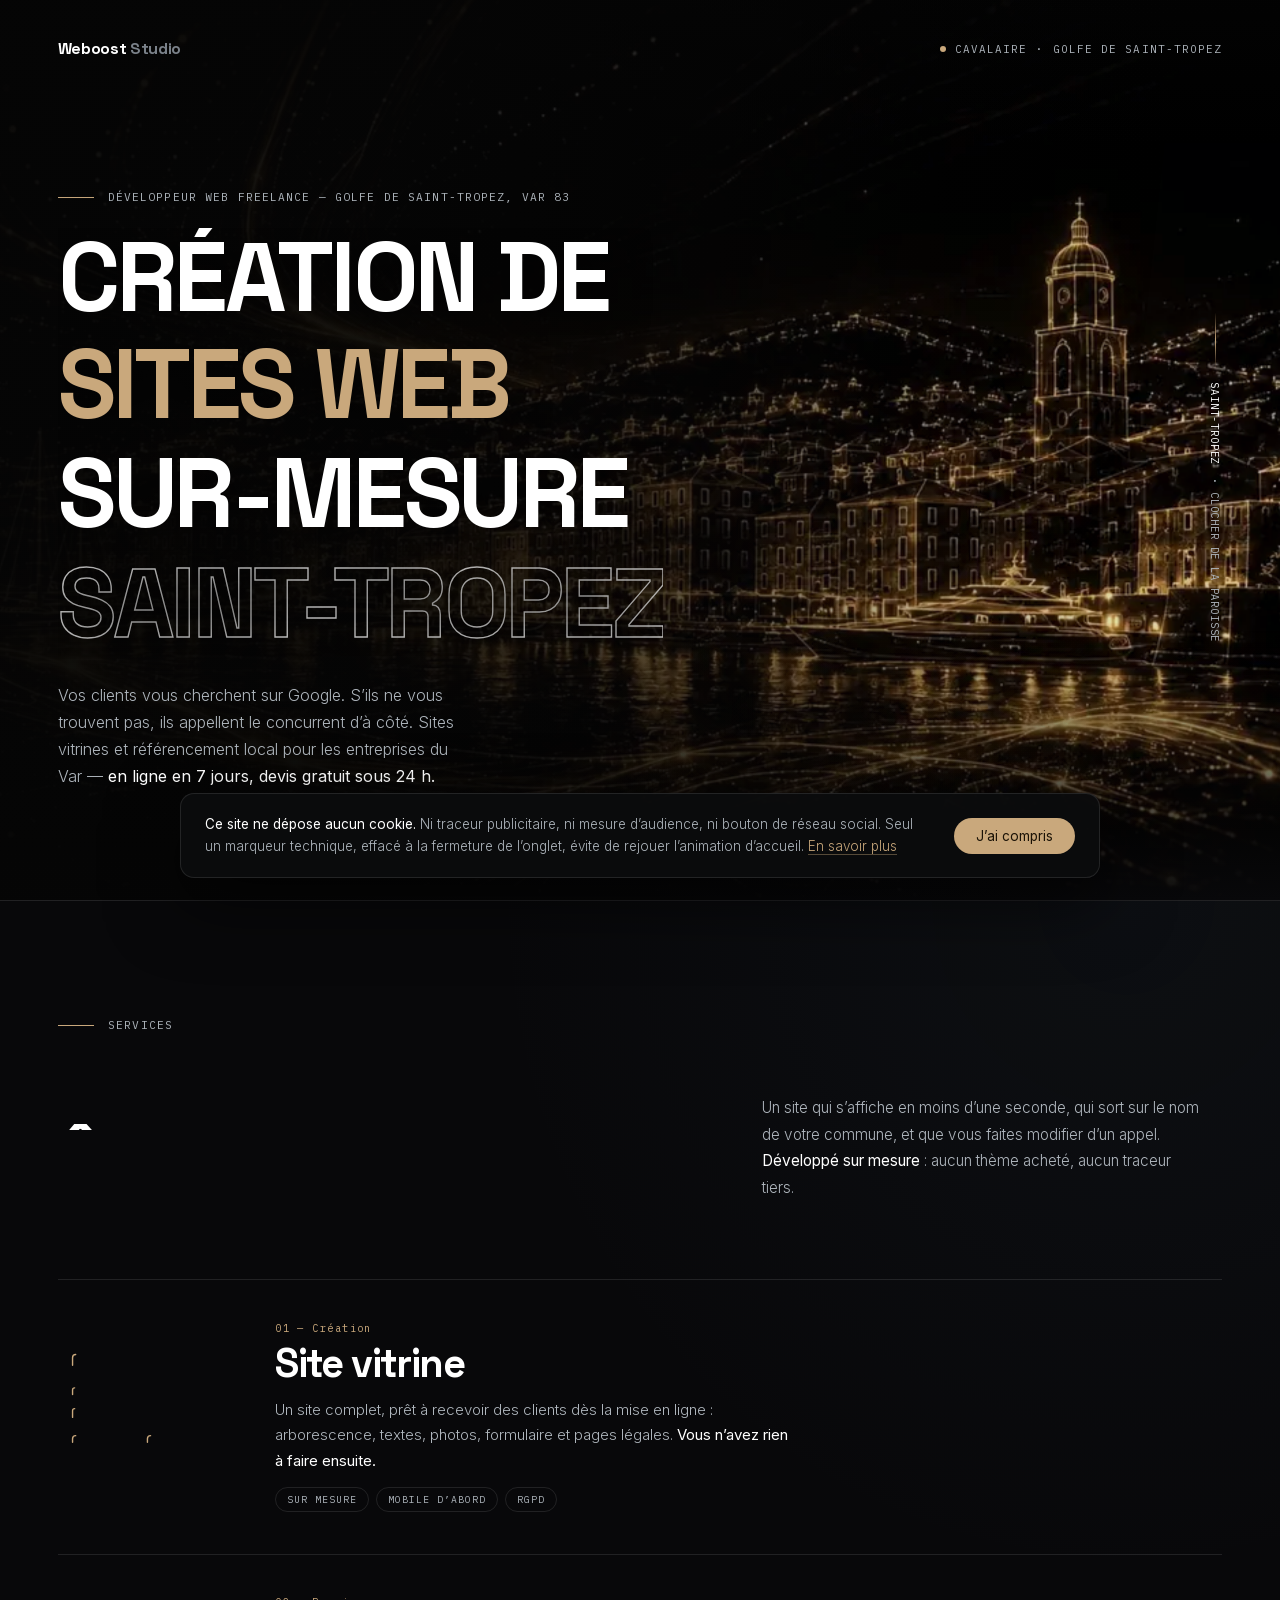
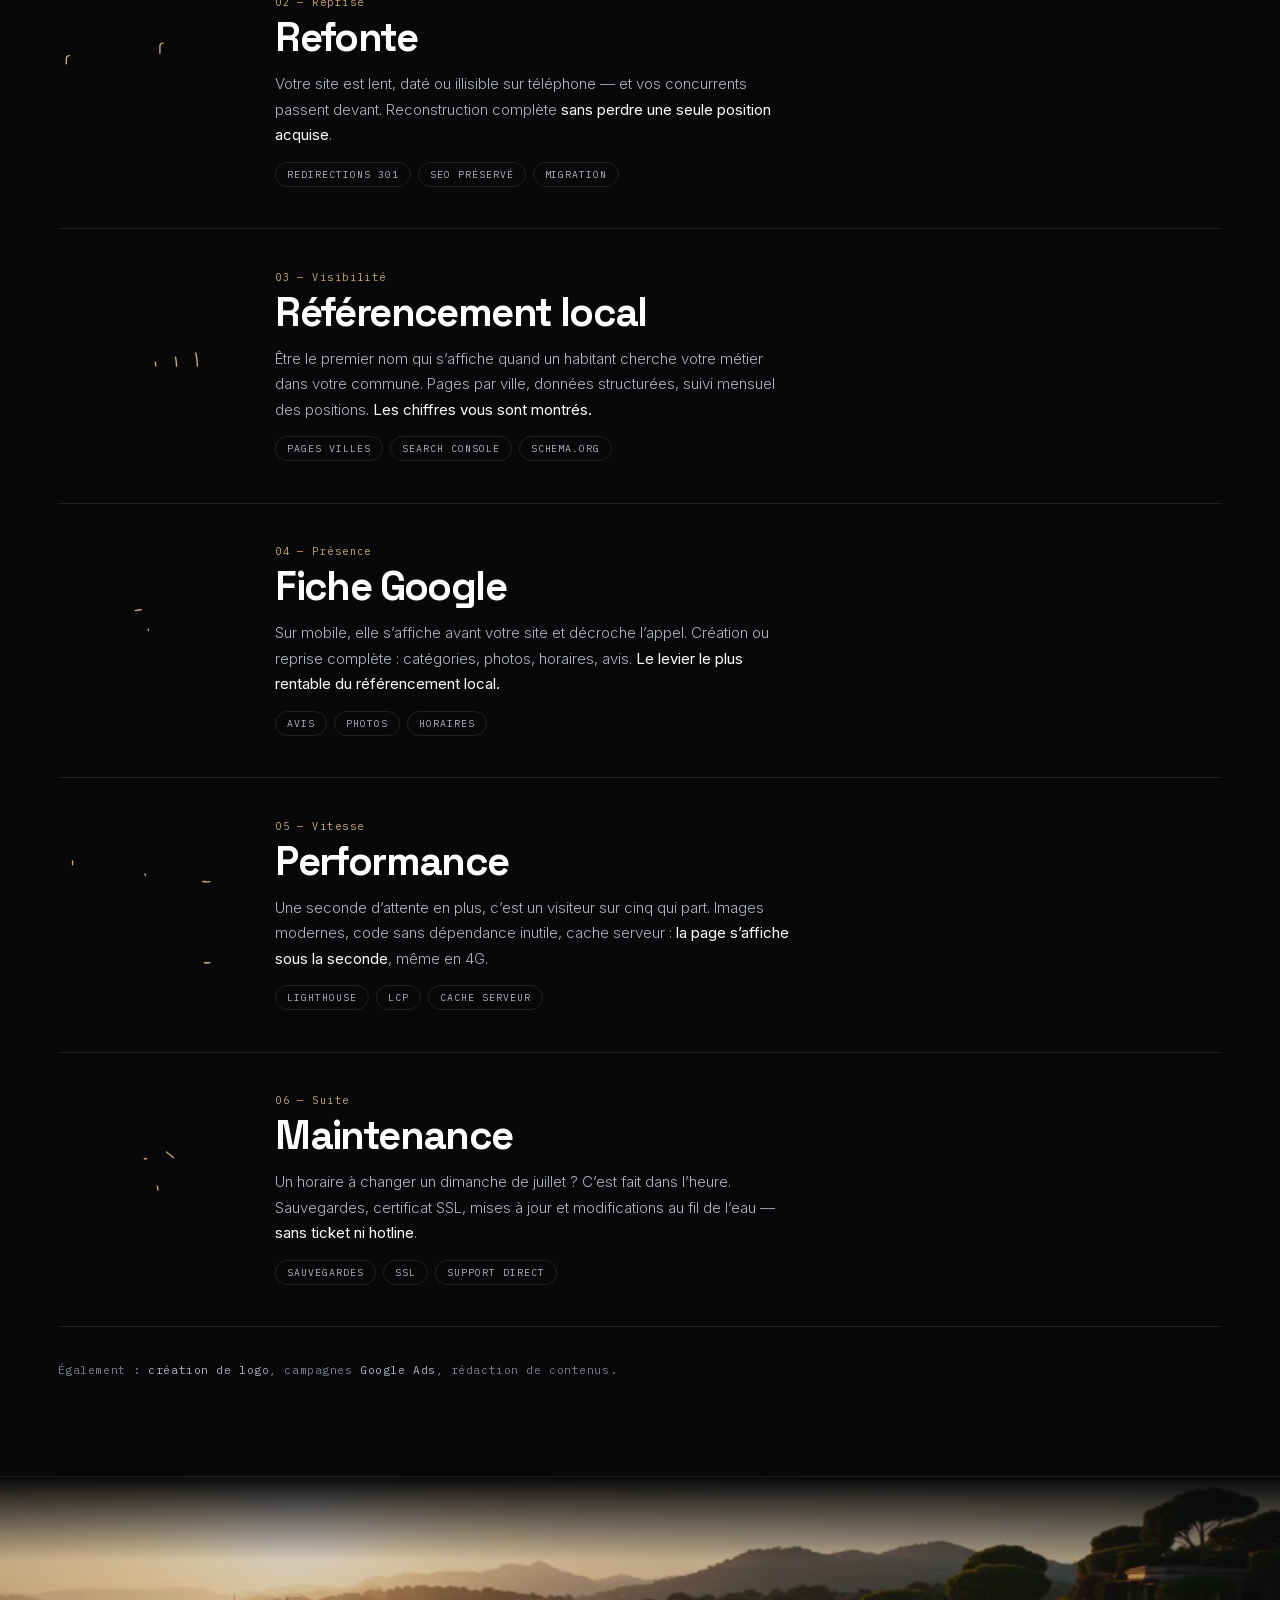
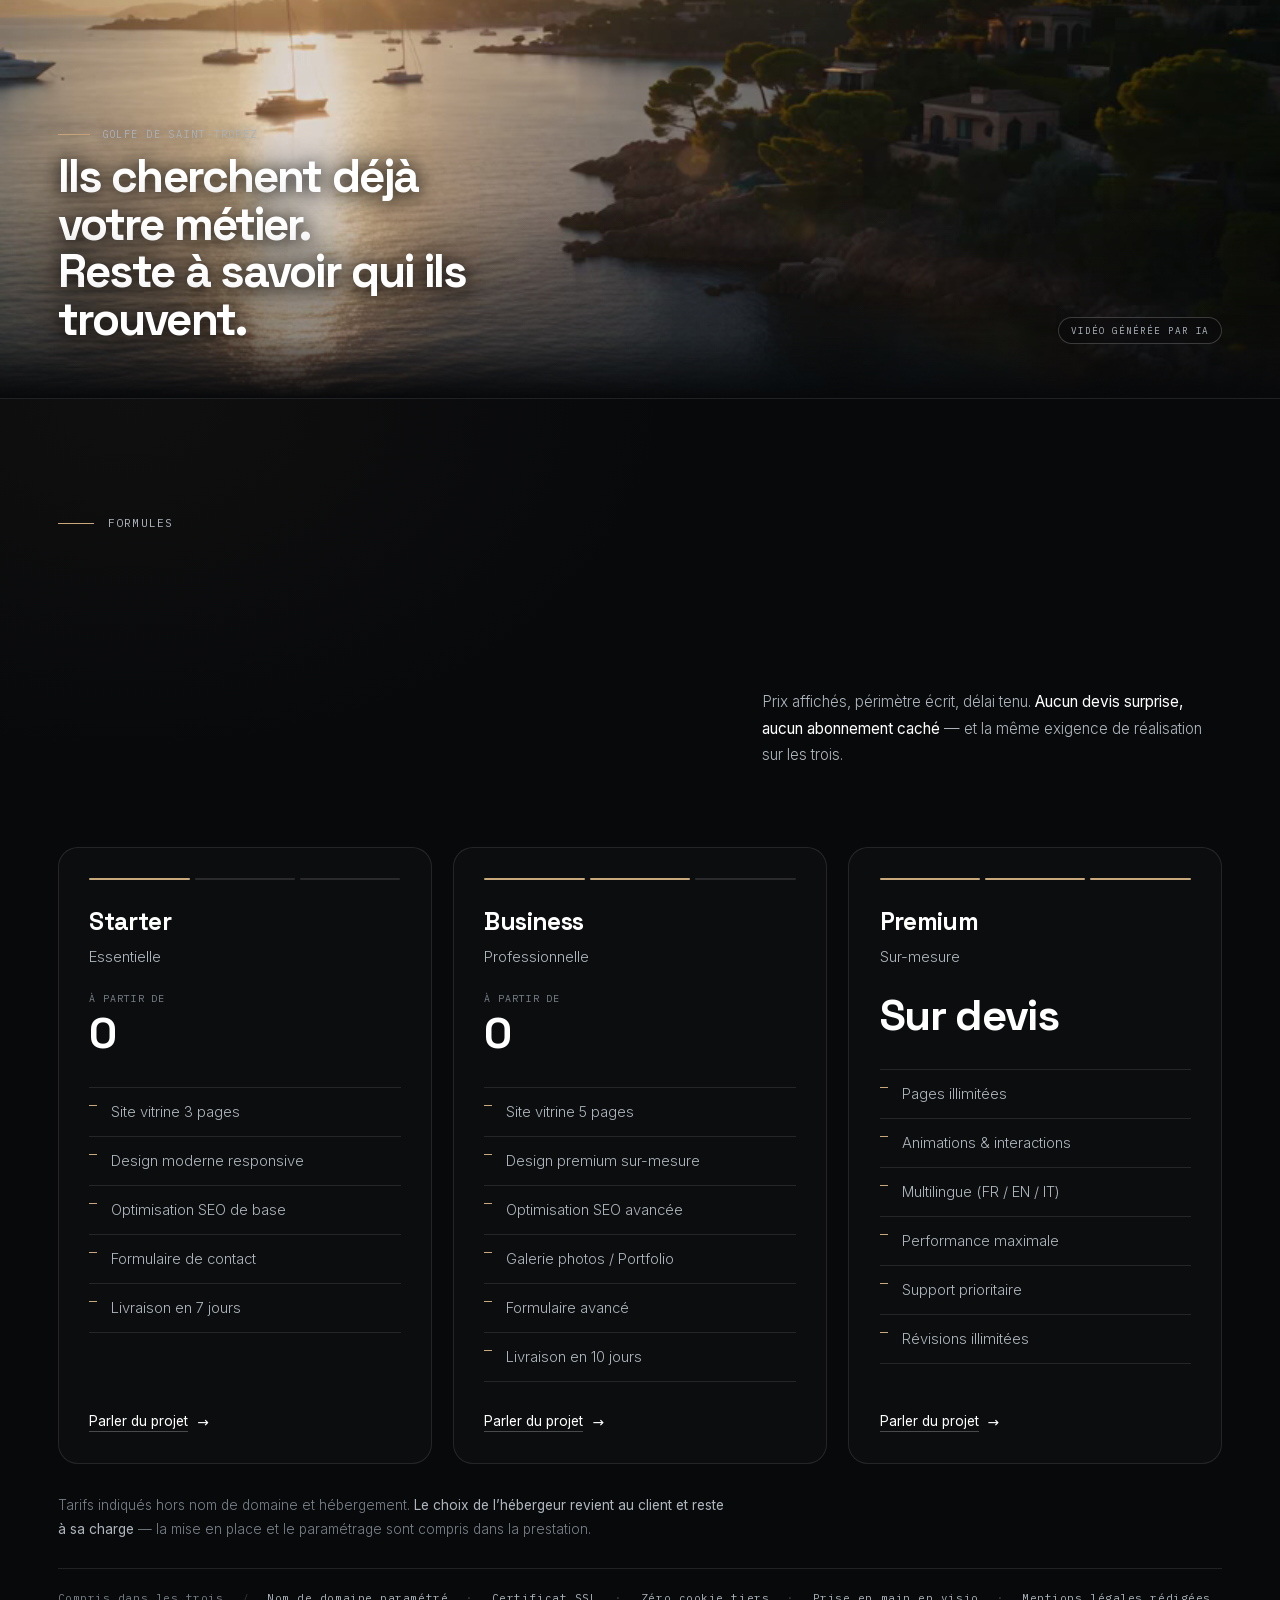
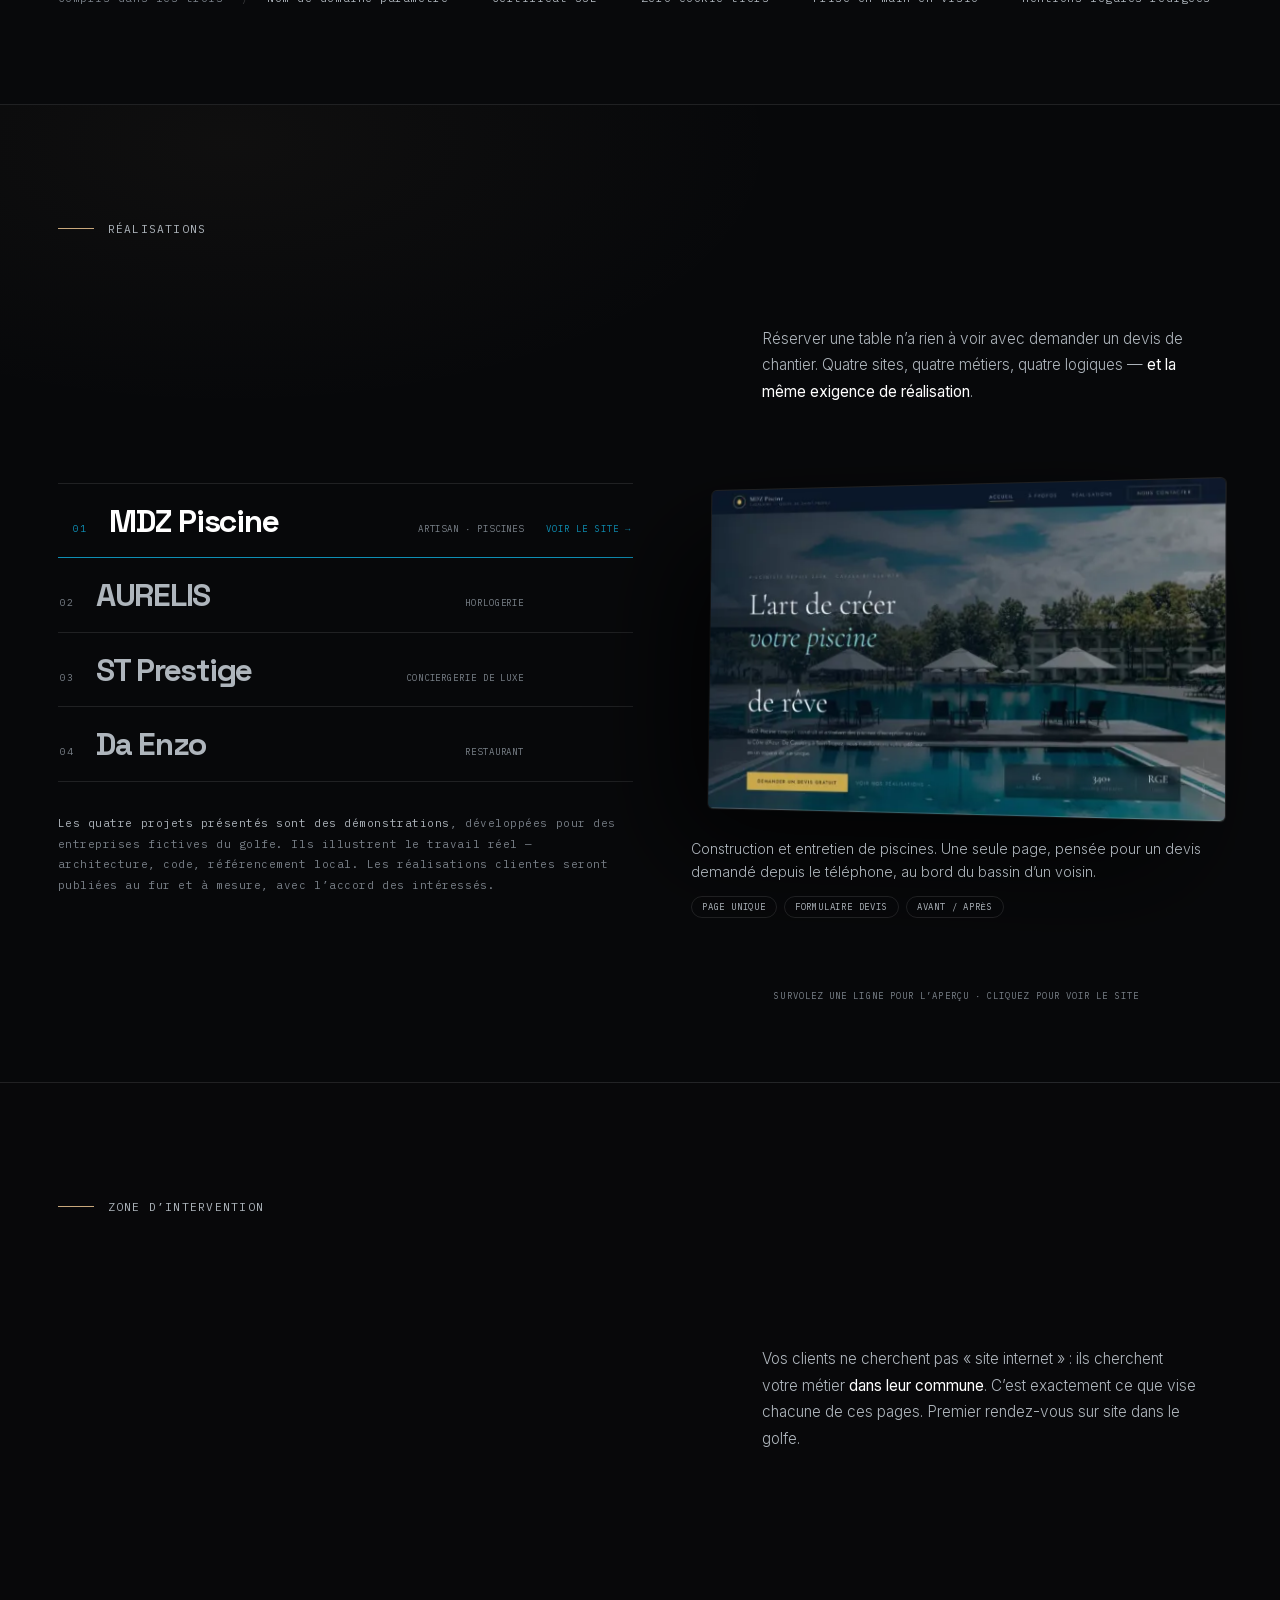
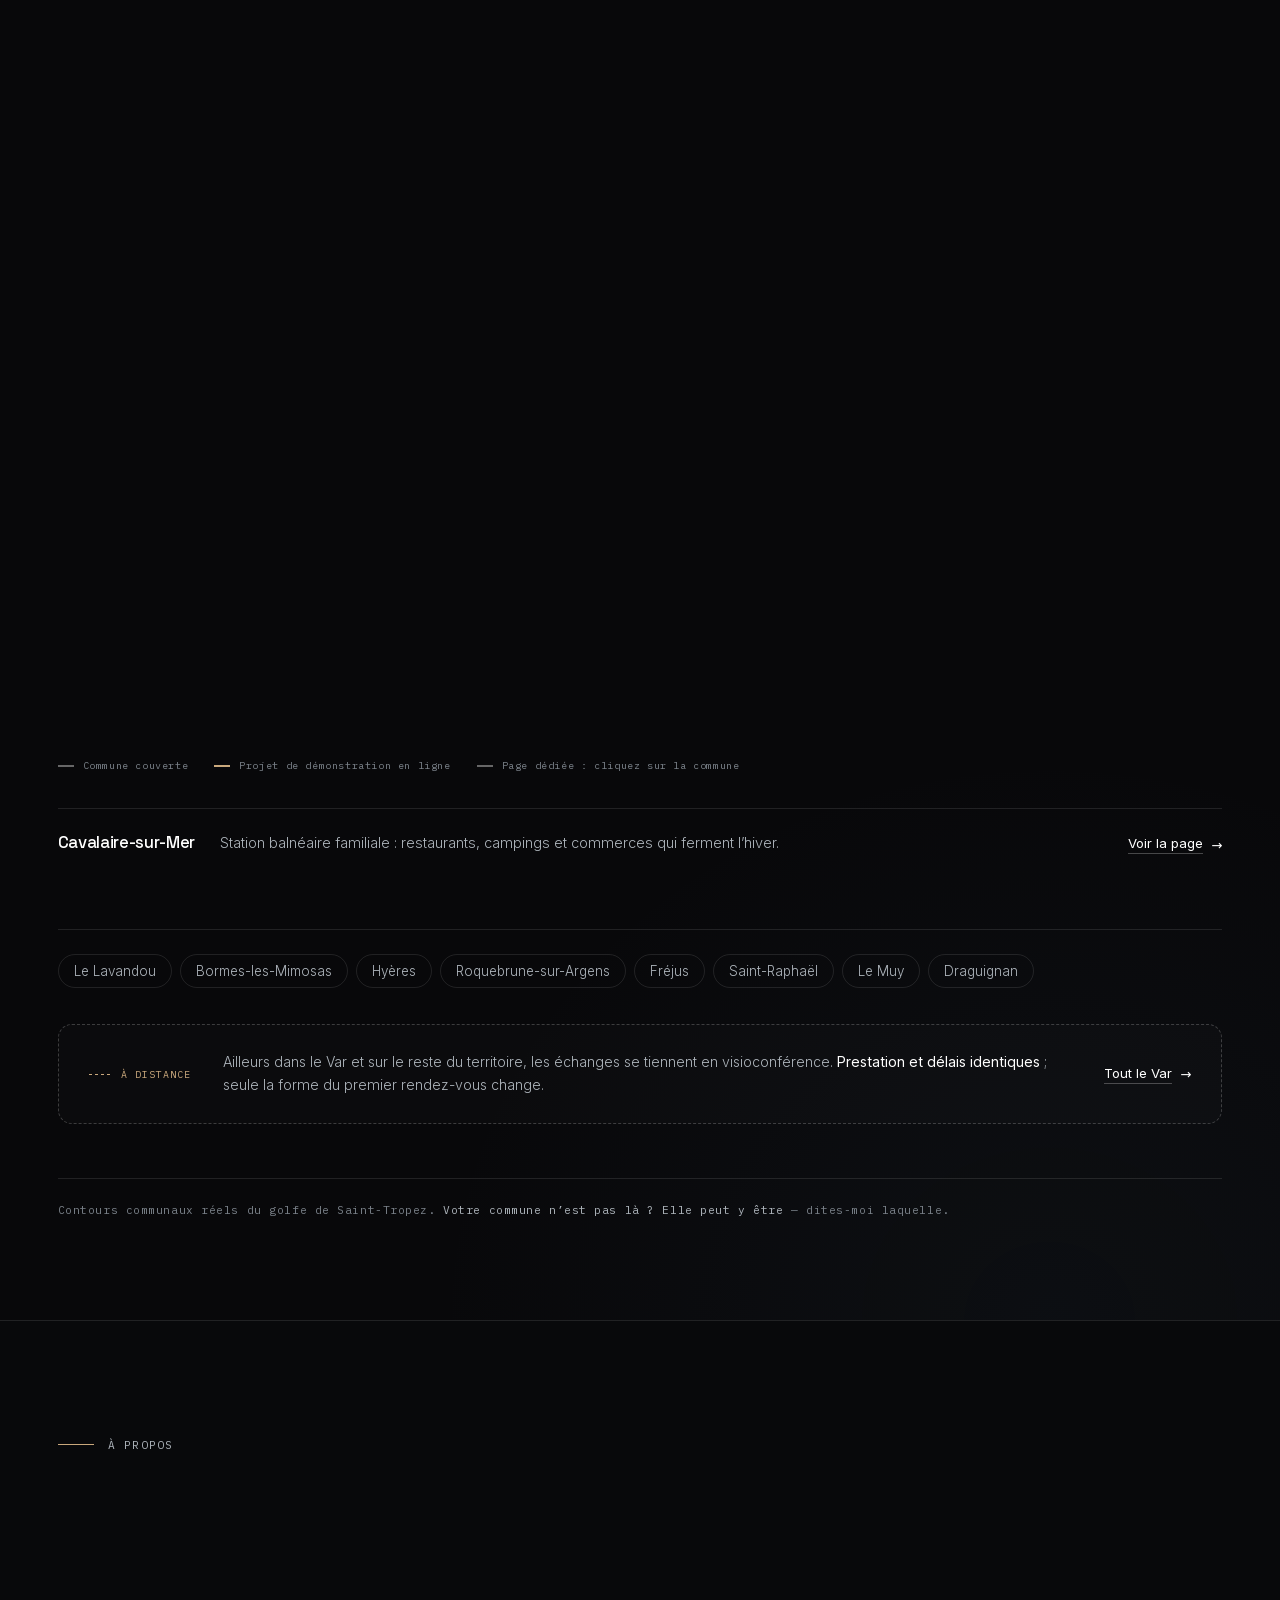
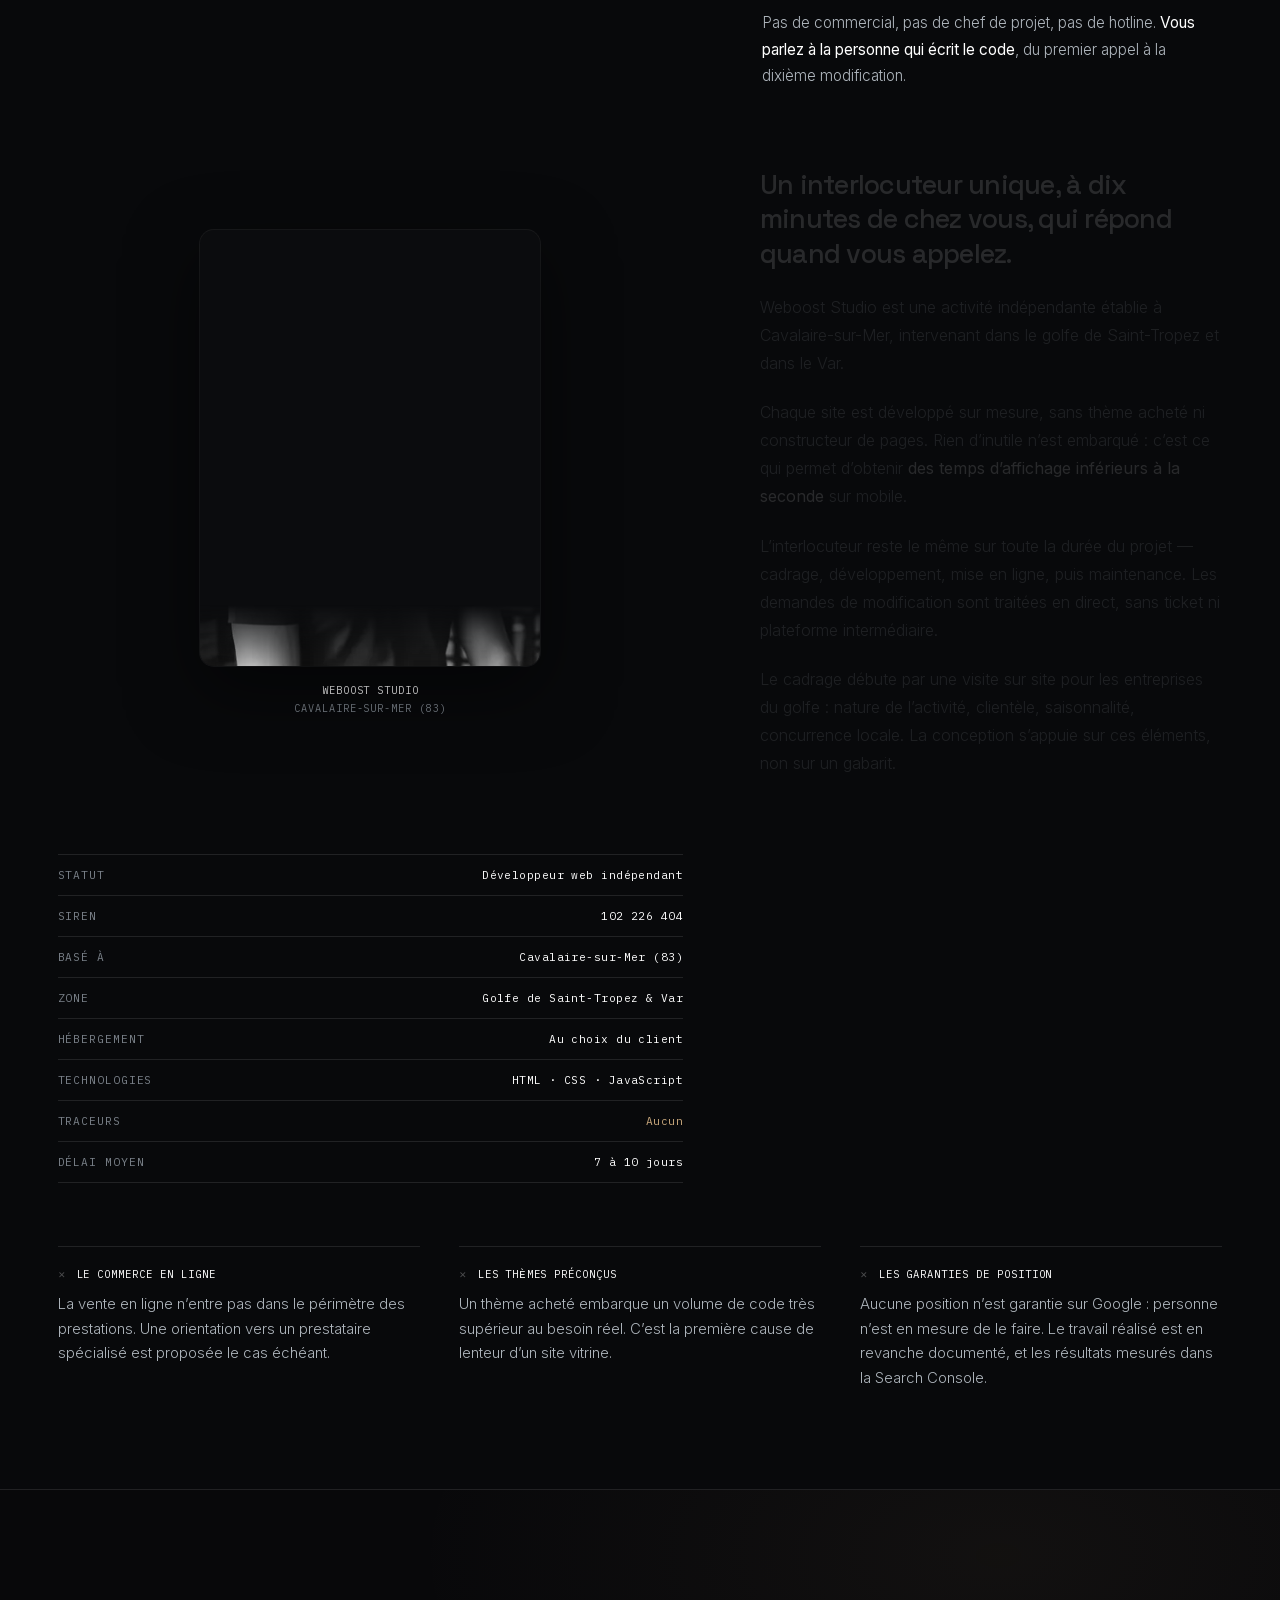
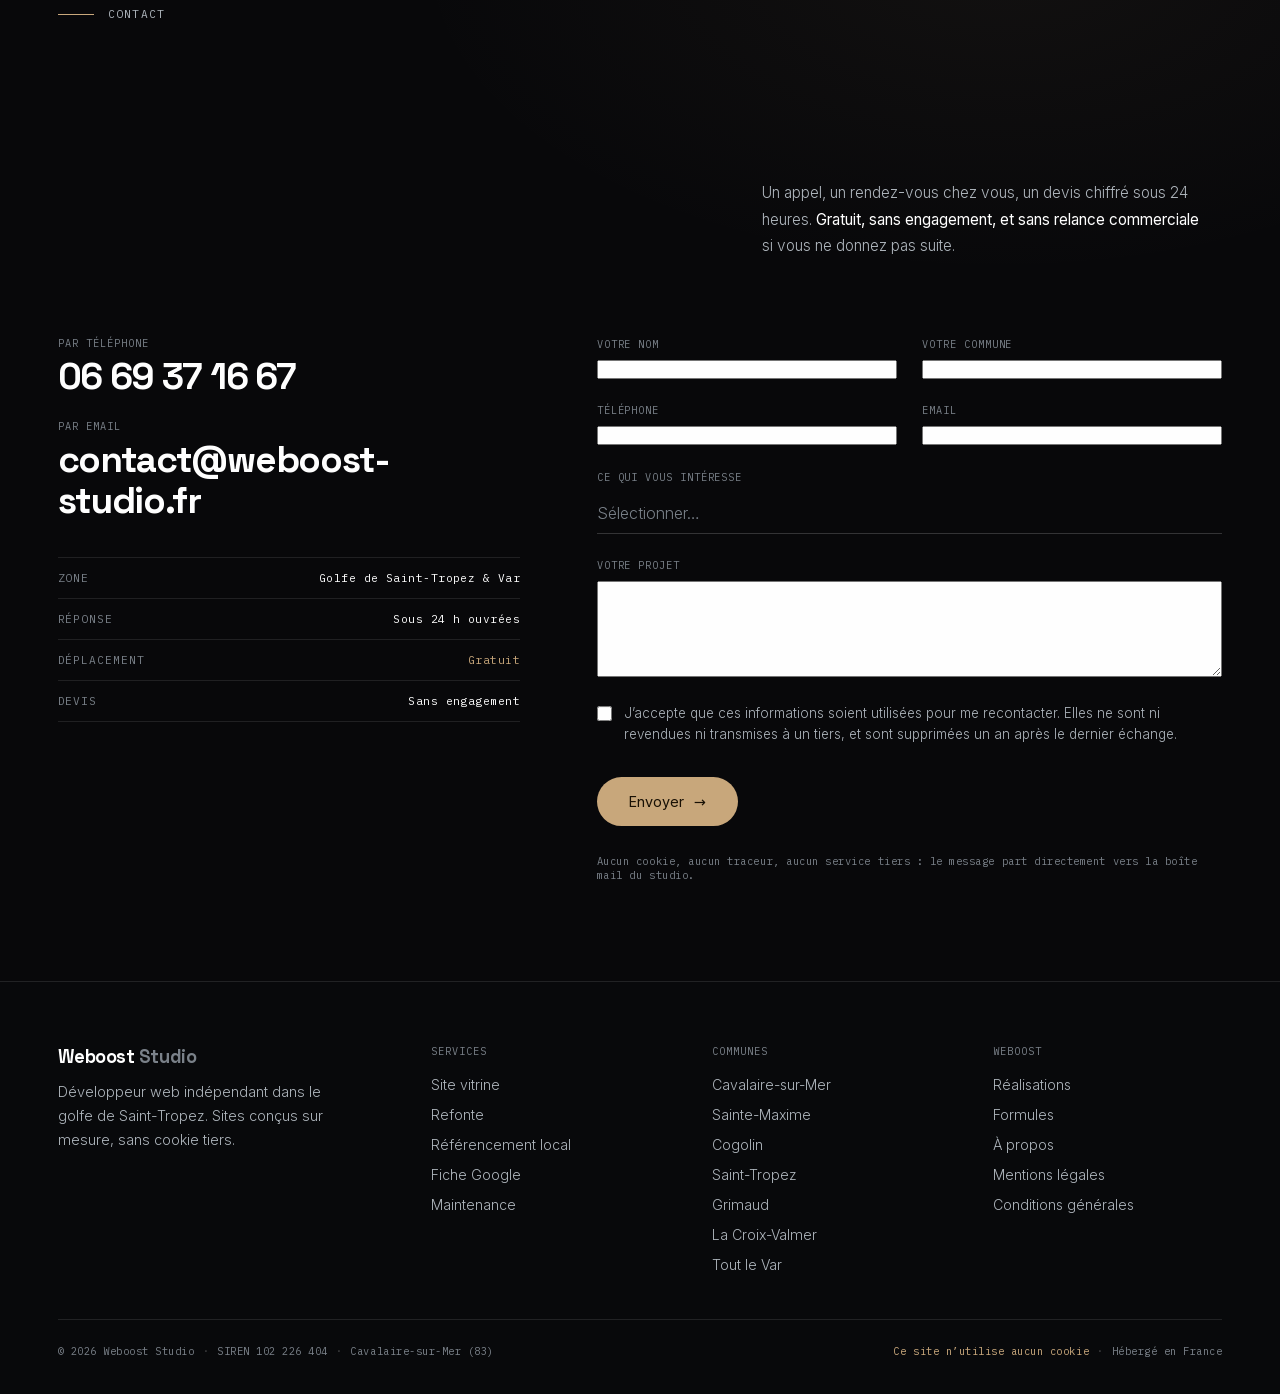
==== commit 4ee3eb2a: "Réalisations : les aperçus redescendent jusqu'en bas, sans les alourdir J'avais coupé les aperçus à " ====
--- a/index.html
+++ b/index.html
@@ -1058,11 +1058,19 @@
   transform:rotateY(-13deg) rotateX(2deg); transform-origin:58% 50%;
   box-shadow:-42px 46px 120px rgba(0,0,0,.78), 0 0 0 1px rgba(255,255,255,.12);
 }
+/* visibility en plus de l'opacité : une planche invisible n'est alors ni
+   peinte ni composée, et le navigateur peut libérer son image — quatre
+   captures pleine page, c'est 23 mégapixels si toutes restent à l'écran.
+   Le délai sur la sortie laisse le fondu se terminer avant l'escamotage. */
 .plate__sheet{
   position:absolute; inset:0; overflow:hidden;
-  opacity:0; transition:opacity .34s var(--ease-cine);
-}
-.plate__sheet.is-on{ opacity:1; }
+  opacity:0; visibility:hidden;
+  transition:opacity .34s var(--ease-cine), visibility 0s linear .34s;
+}
+.plate__sheet.is-on{
+  opacity:1; visibility:visible;
+  transition:opacity .34s var(--ease-cine), visibility 0s;
+}
 .plate__sheet img{ position:absolute; top:0; left:0; width:100%; height:auto; }
 /* Dérive lente : elle dit que l'aperçu est une page entière, pas une
    vignette. Assez lente pour ne jamais attirer l'œil.
@@ -1803,7 +1811,7 @@
   <div class="works">
     <div class="works__list">
       <ol class="idx" id="idx">
-      <li class="idx__row is-on" style="--pacc:#0E8FB5" data-preview="1120x2100">
+      <li class="idx__row is-on" style="--pacc:#0E8FB5" data-preview="1120x5210">
         <a class="idx__btn" href="https://fvccrew.github.io/mdz-piscine/" target="_blank" rel="noopener"
            aria-label="MDZ Piscine, artisan piscines — voir le site (nouvelle fenêtre)">
           <span class="idx__num">01</span>
@@ -1812,7 +1820,7 @@
           <span class="idx__go">Voir le site <i aria-hidden="true">→</i></span>
         </a>
       </li>
-      <li class="idx__row" style="--pacc:#B5544C" data-preview="1120x2100">
+      <li class="idx__row" style="--pacc:#B5544C" data-preview="1120x9208">
         <a class="idx__btn" href="https://fvccrew.github.io/aurelis/" target="_blank" rel="noopener"
            aria-label="AURELIS, horlogerie — voir le site (nouvelle fenêtre)">
           <span class="idx__num">02</span>
@@ -1821,7 +1829,7 @@
           <span class="idx__go">Voir le site <i aria-hidden="true">→</i></span>
         </a>
       </li>
-      <li class="idx__row" style="--pacc:#C4A265" data-preview="1120x2100">
+      <li class="idx__row" style="--pacc:#C4A265" data-preview="1120x3423">
         <a class="idx__btn" href="https://fvccrew.github.io/st-prestige/" target="_blank" rel="noopener"
            aria-label="ST Prestige, conciergerie de luxe — voir le site (nouvelle fenêtre)">
           <span class="idx__num">03</span>
@@ -1830,7 +1838,7 @@
           <span class="idx__go">Voir le site <i aria-hidden="true">→</i></span>
         </a>
       </li>
-      <li class="idx__row" style="--pacc:#C63B2F" data-preview="1120x2100">
+      <li class="idx__row" style="--pacc:#C63B2F" data-preview="1120x2755">
         <a class="idx__btn" href="https://fvccrew.github.io/da-enzo/" target="_blank" rel="noopener"
            aria-label="Da Enzo, restaurant — voir le site (nouvelle fenêtre)">
           <span class="idx__num">04</span>
@@ -1852,20 +1860,32 @@
       <div class="plate">
         <div class="plate__win">
         <div class="plate__sheet is-on">
-          <img src="assets/img/demo-mdz-piscine-preview.webp" alt="Le site MDZ Piscine, capture de la page entière"
-               width="1120" height="2100" loading="lazy" decoding="async">
+          <img src="assets/img/demo-mdz-piscine-preview-560.webp"
+               srcset="assets/img/demo-mdz-piscine-preview-560.webp 560w, assets/img/demo-mdz-piscine-preview-780.webp 780w, assets/img/demo-mdz-piscine-preview.webp 1120w"
+               sizes="(max-width:480px) calc(100vw - 40px), (max-width:900px) 440px, 560px"
+               alt="Le site MDZ Piscine, capture de la page entière"
+               width="1120" height="5210" loading="lazy" decoding="async">
         </div>
         <div class="plate__sheet">
-          <img data-src="assets/img/demo-aurelis-preview.webp" alt="Le site AURELIS, capture de la page entière"
-               width="1120" height="2100" loading="lazy" decoding="async">
+          <img data-src="assets/img/demo-aurelis-preview-560.webp"
+               data-srcset="assets/img/demo-aurelis-preview-560.webp 560w, assets/img/demo-aurelis-preview-780.webp 780w, assets/img/demo-aurelis-preview.webp 1120w"
+               sizes="(max-width:480px) calc(100vw - 40px), (max-width:900px) 440px, 560px"
+               alt="Le site AURELIS, capture de la page entière"
+               width="1120" height="9208" loading="lazy" decoding="async">
         </div>
         <div class="plate__sheet">
-          <img data-src="assets/img/demo-st-prestige-preview.webp" alt="Le site ST Prestige, capture de la page entière"
-               width="1120" height="2100" loading="lazy" decoding="async">
+          <img data-src="assets/img/demo-st-prestige-preview-560.webp"
+               data-srcset="assets/img/demo-st-prestige-preview-560.webp 560w, assets/img/demo-st-prestige-preview-780.webp 780w, assets/img/demo-st-prestige-preview.webp 1120w"
+               sizes="(max-width:480px) calc(100vw - 40px), (max-width:900px) 440px, 560px"
+               alt="Le site ST Prestige, capture de la page entière"
+               width="1120" height="3423" loading="lazy" decoding="async">
         </div>
         <div class="plate__sheet">
-          <img data-src="assets/img/demo-da-enzo-preview.webp" alt="Le site Da Enzo, capture de la page entière"
-               width="1120" height="2100" loading="lazy" decoding="async">
+          <img data-src="assets/img/demo-da-enzo-preview-560.webp"
+               data-srcset="assets/img/demo-da-enzo-preview-560.webp 560w, assets/img/demo-da-enzo-preview-780.webp 780w, assets/img/demo-da-enzo-preview.webp 1120w"
+               sizes="(max-width:480px) calc(100vw - 40px), (max-width:900px) 440px, 560px"
+               alt="Le site Da Enzo, capture de la page entière"
+               width="1120" height="2755" loading="lazy" decoding="async">
         </div>
         </div>
       </div>
